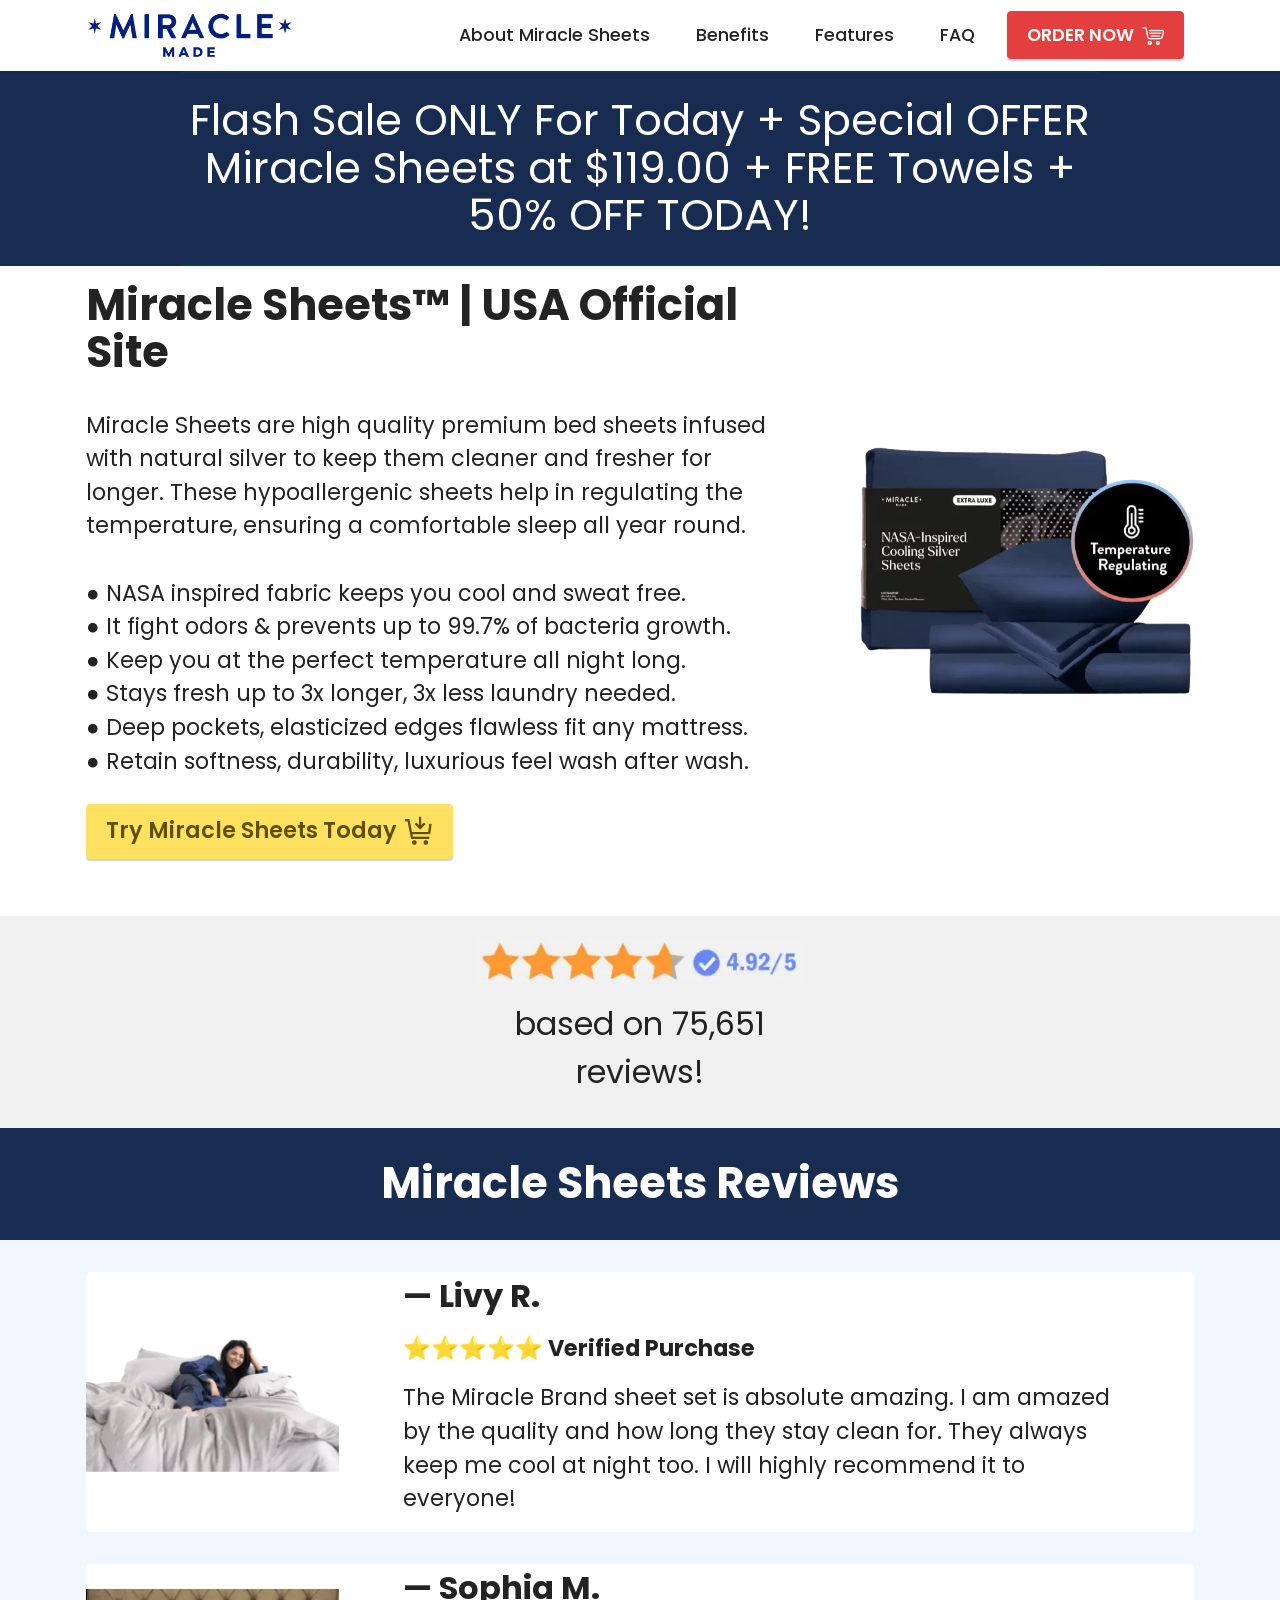
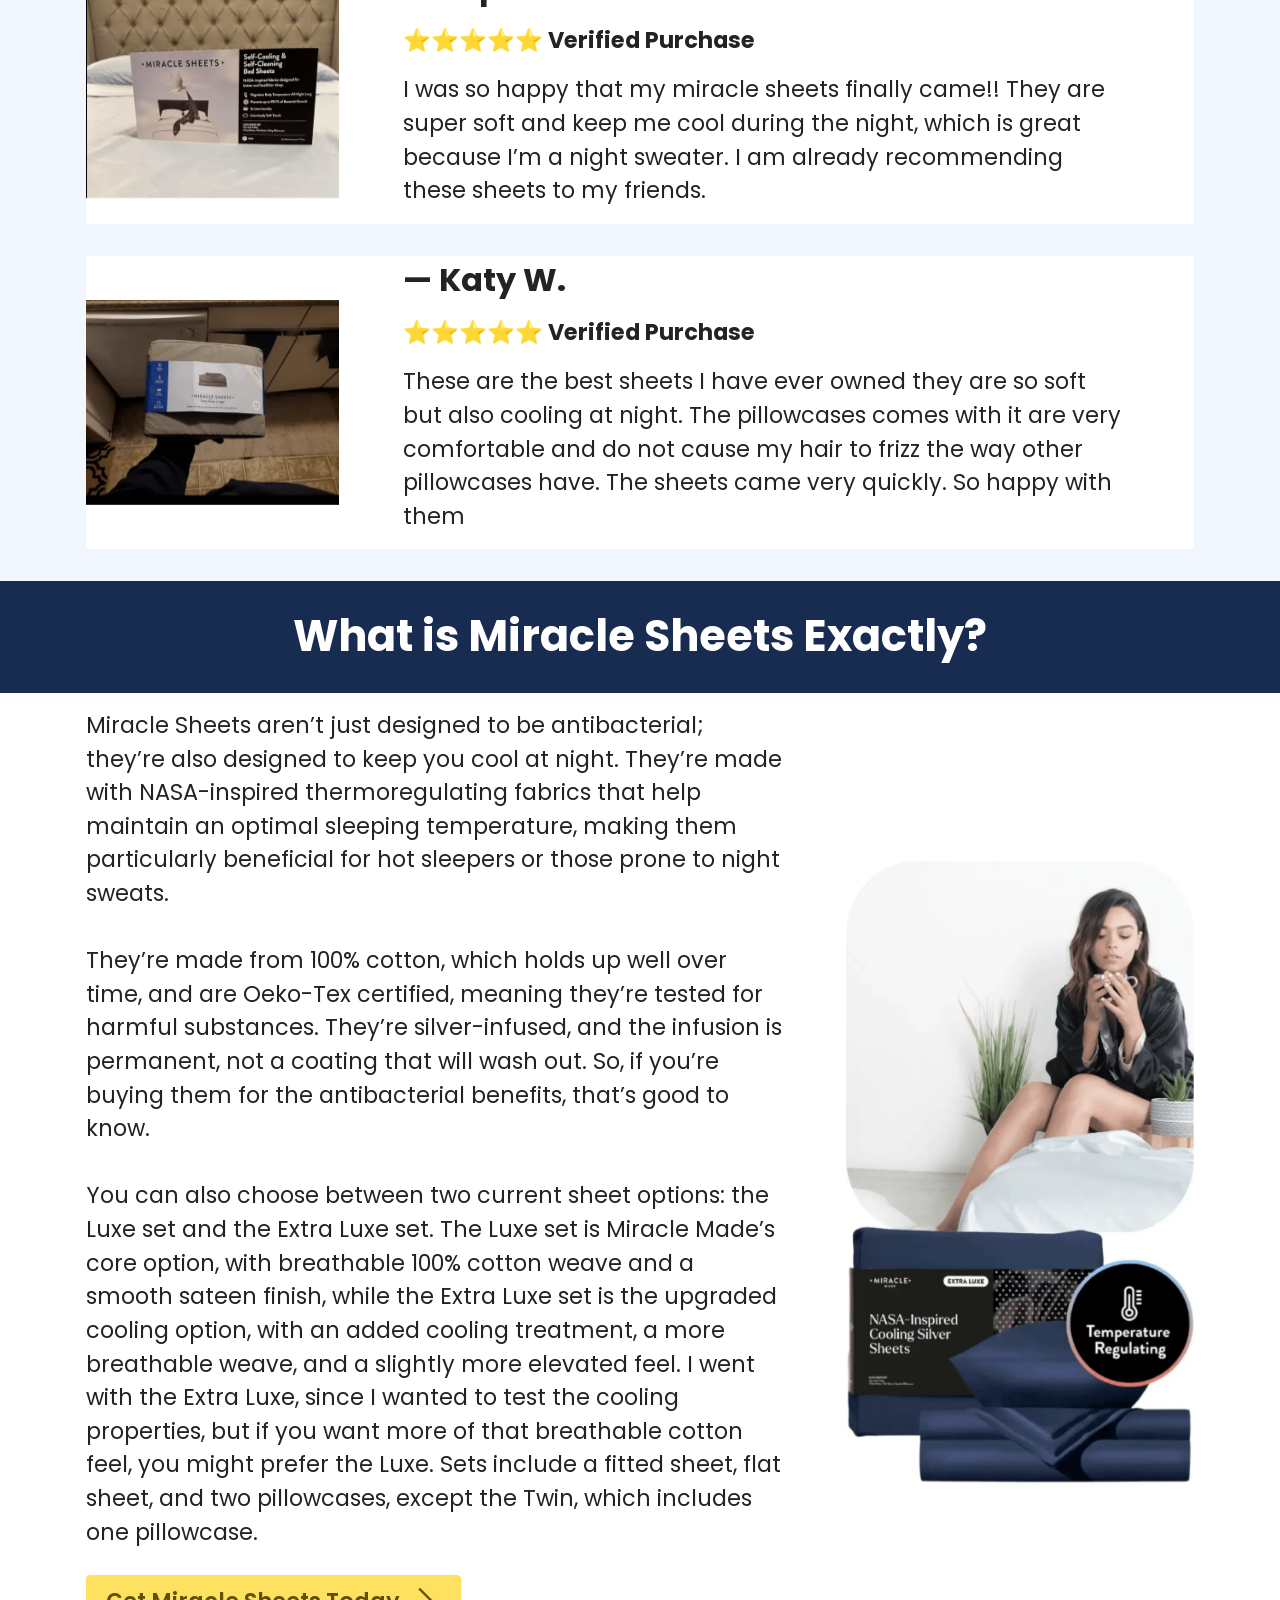
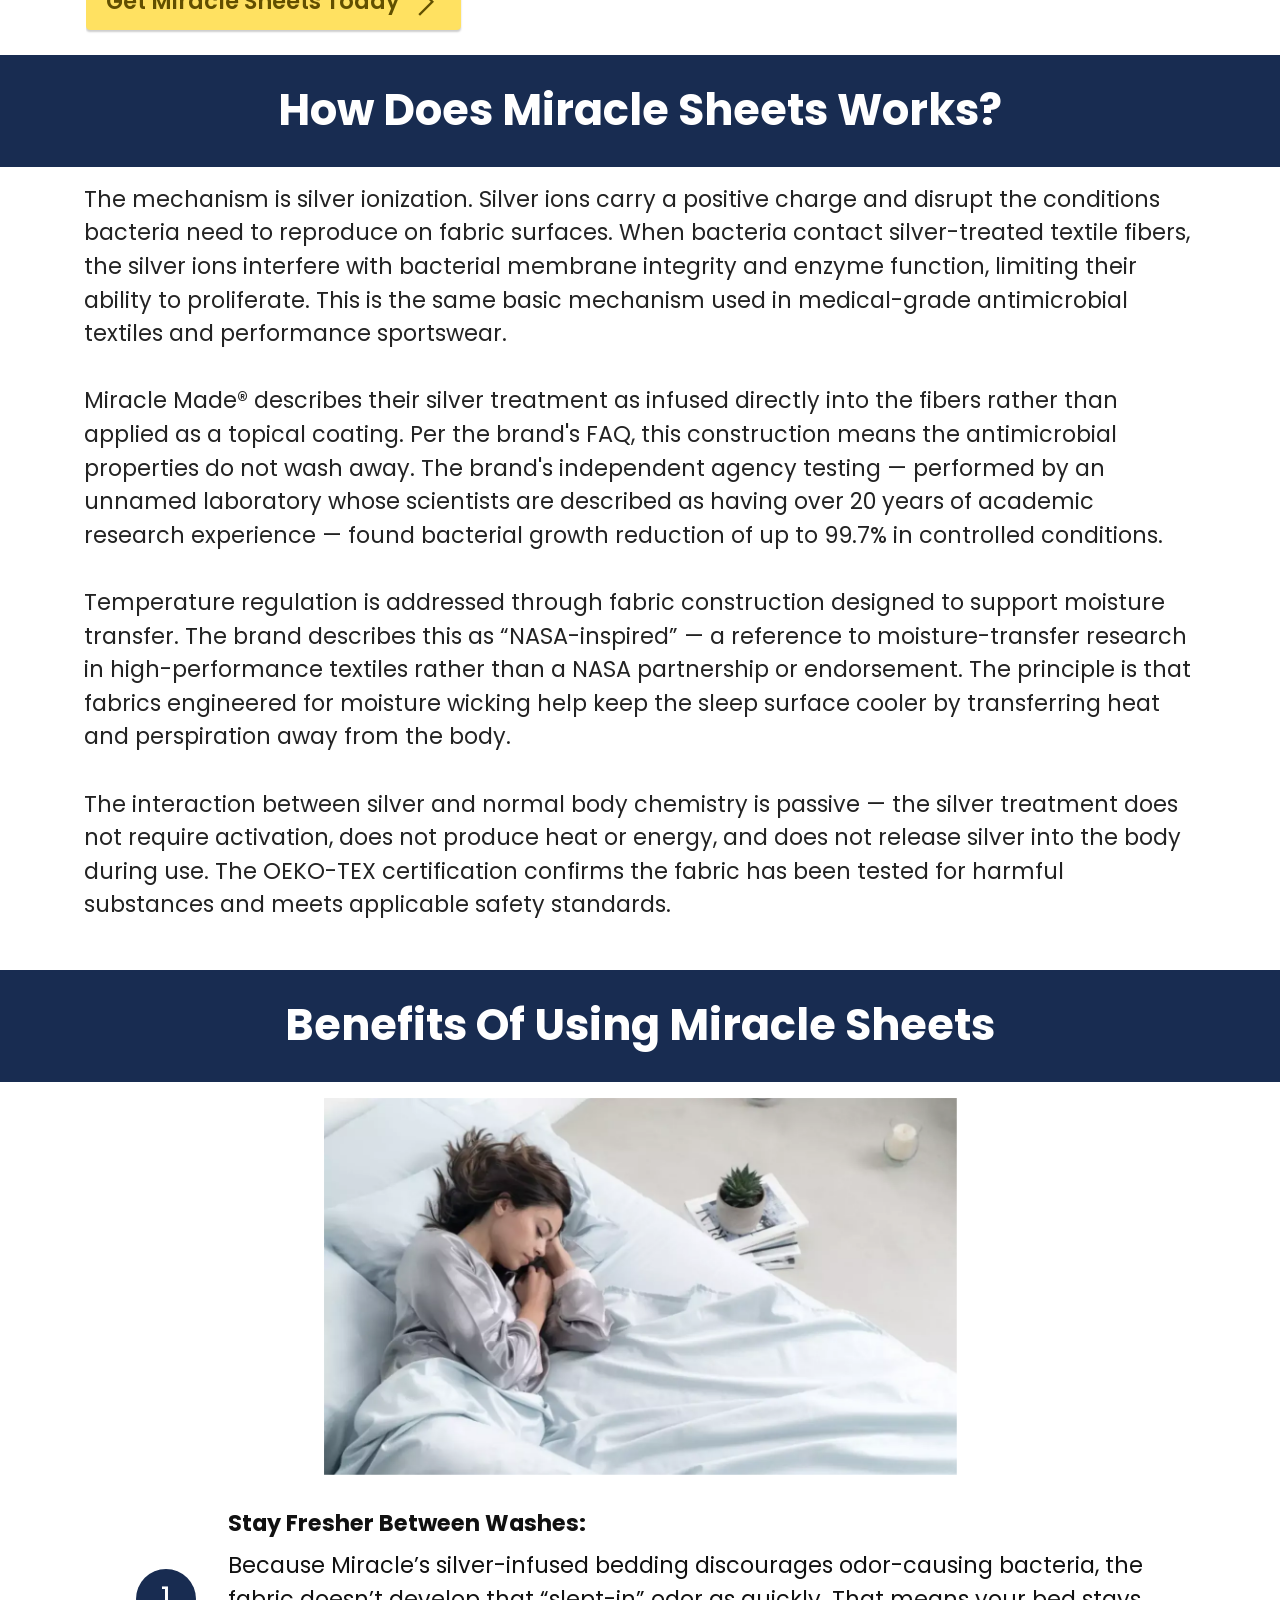
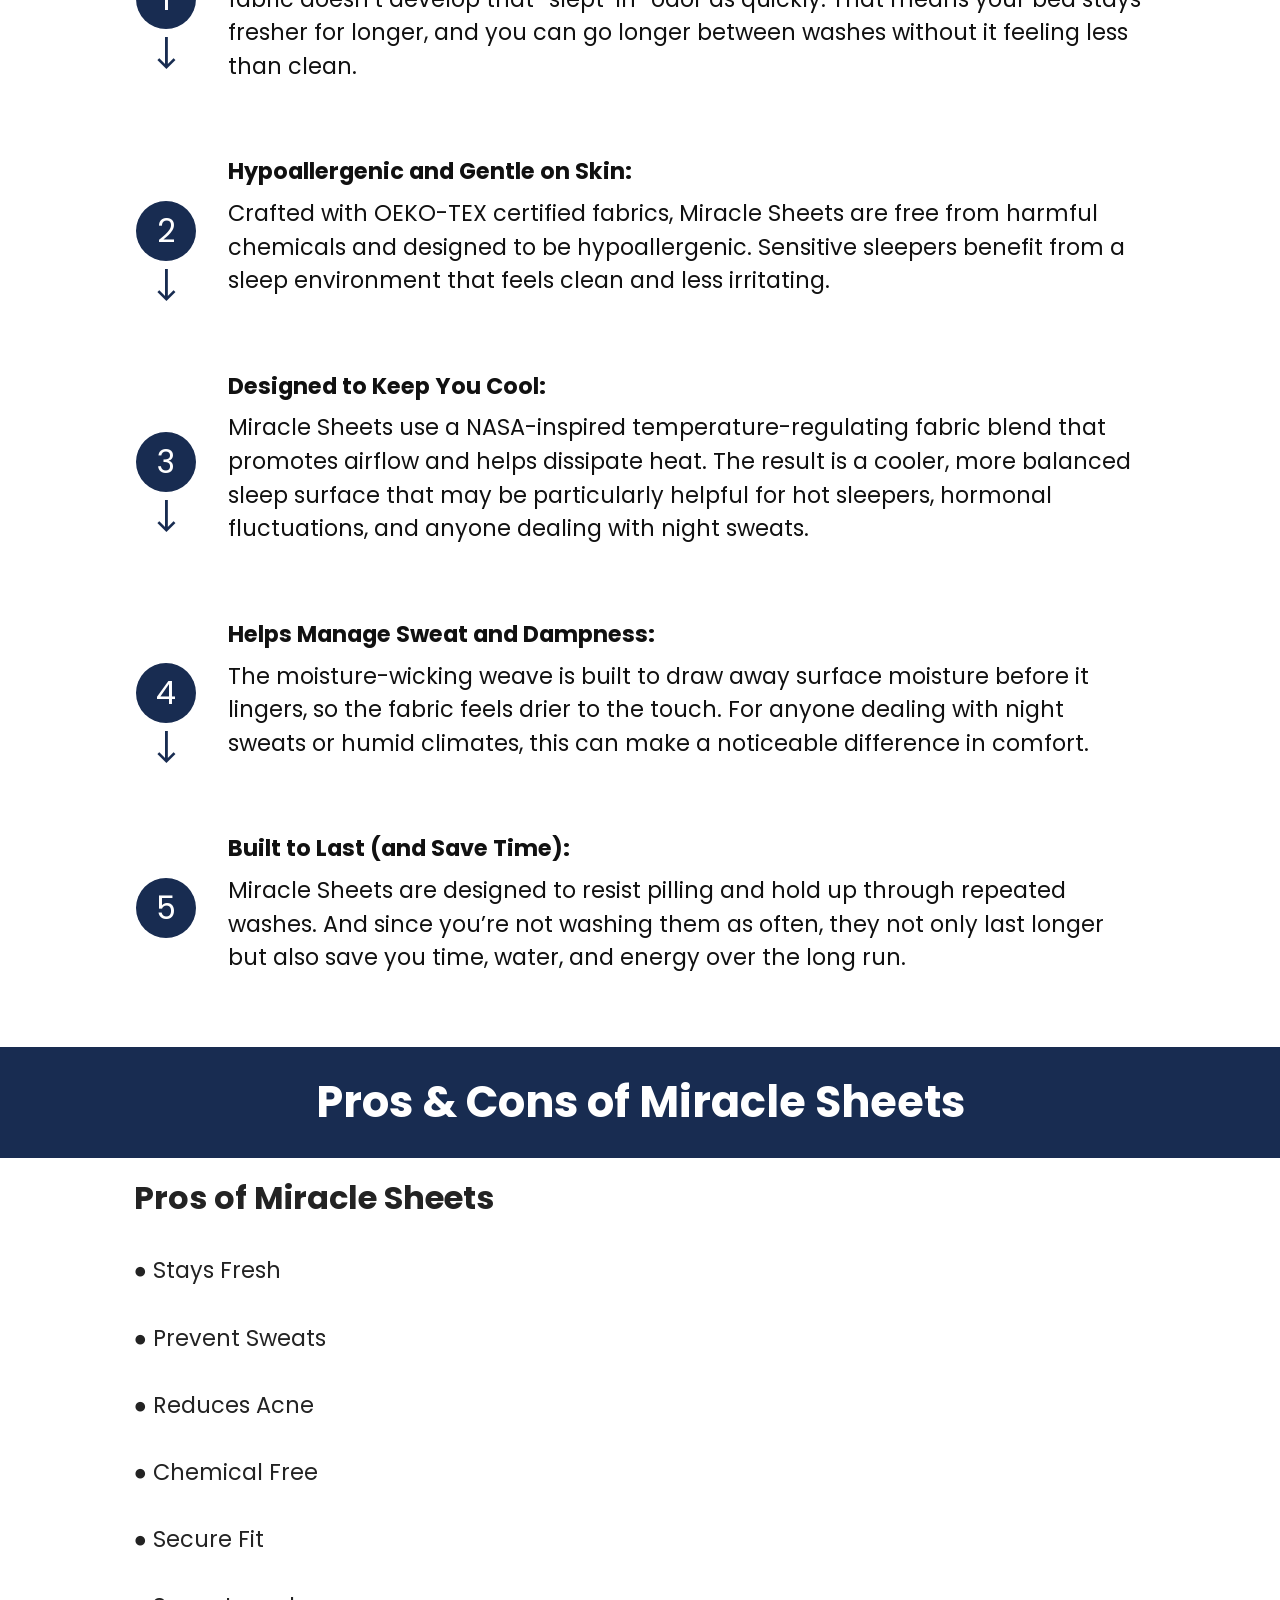
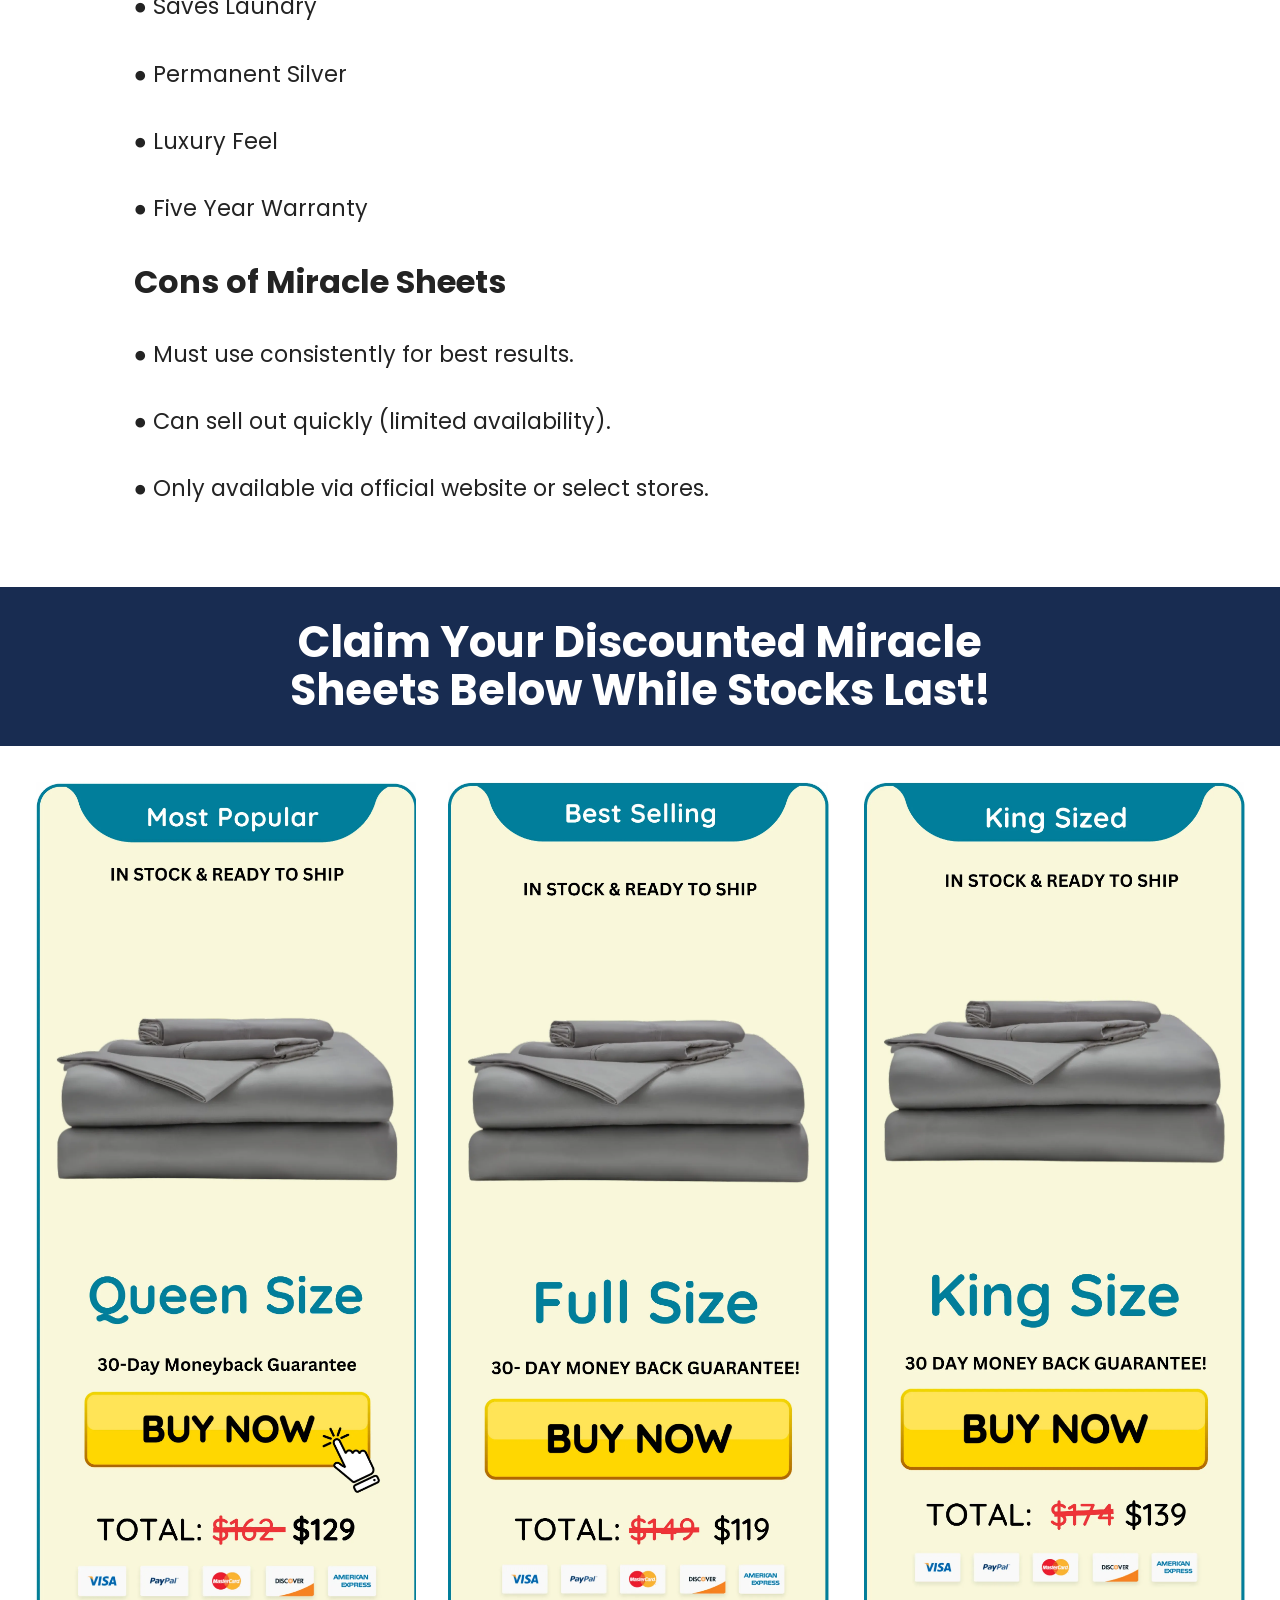
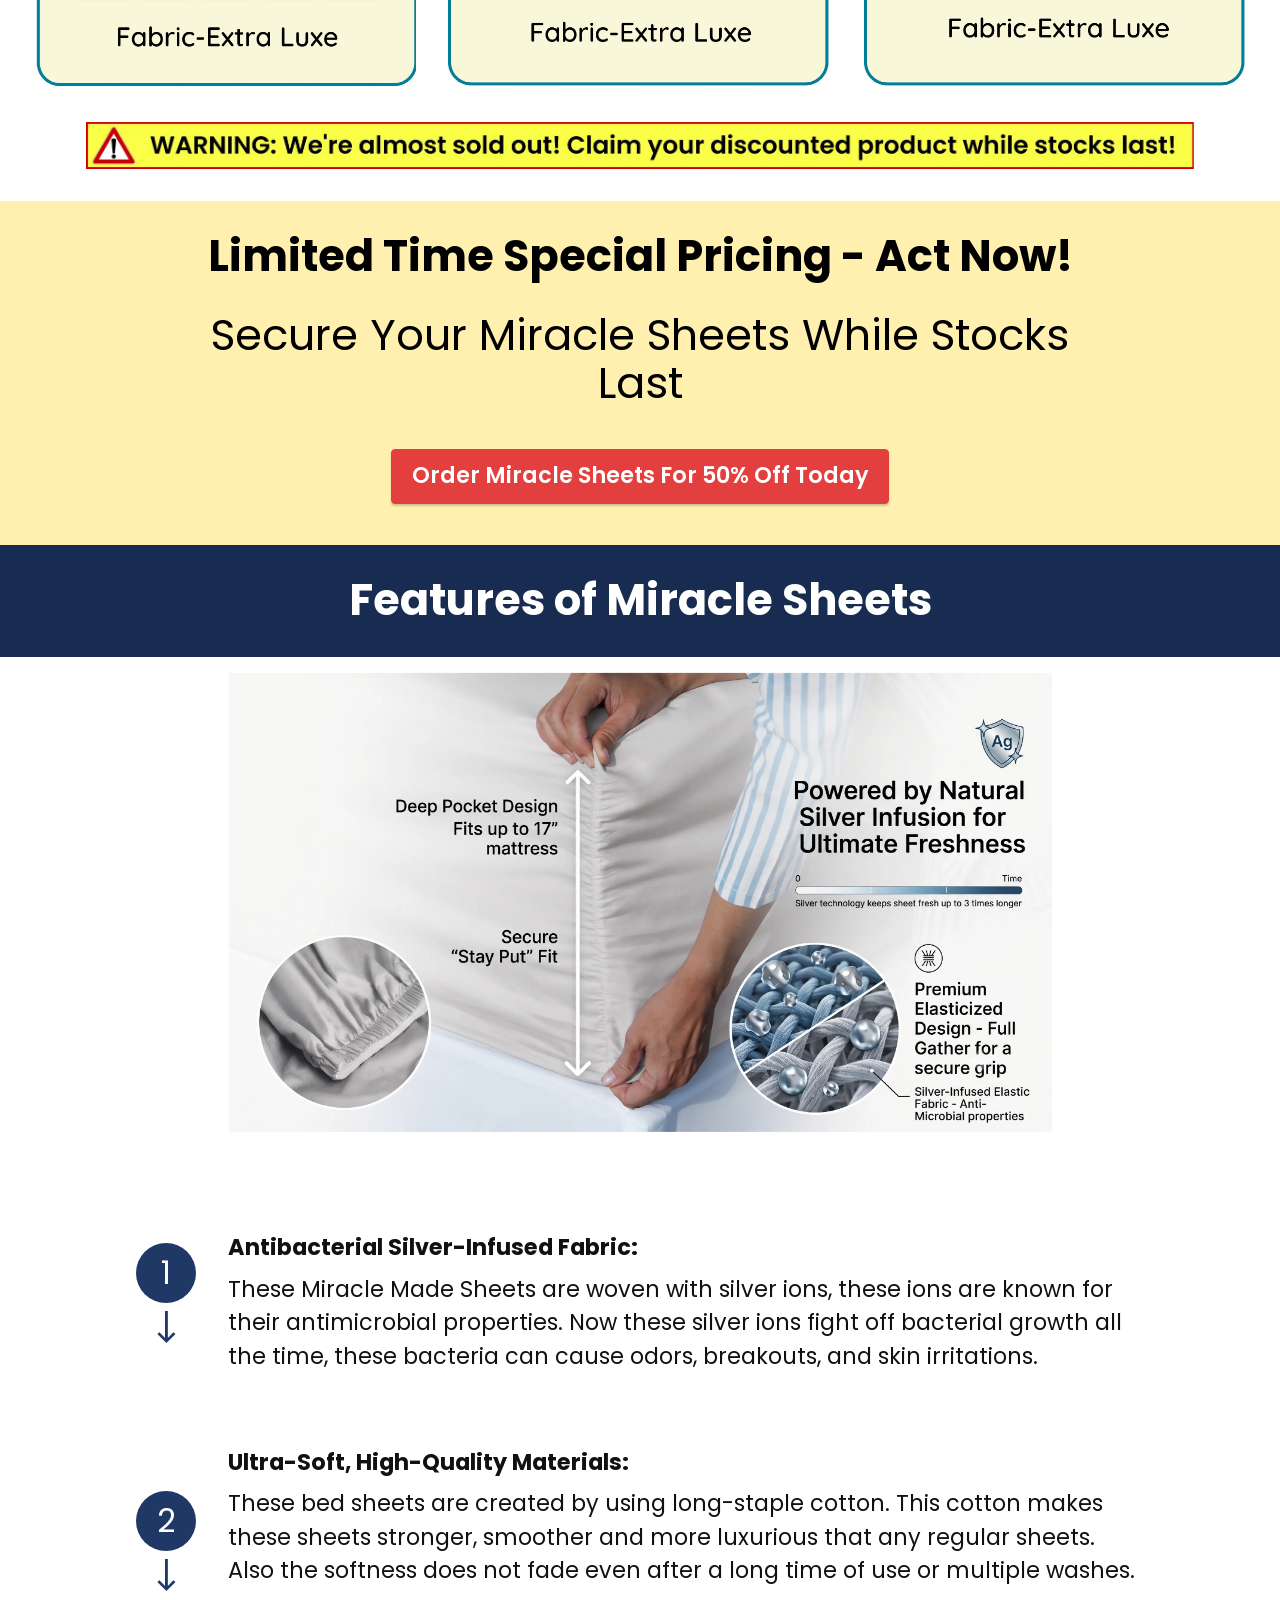
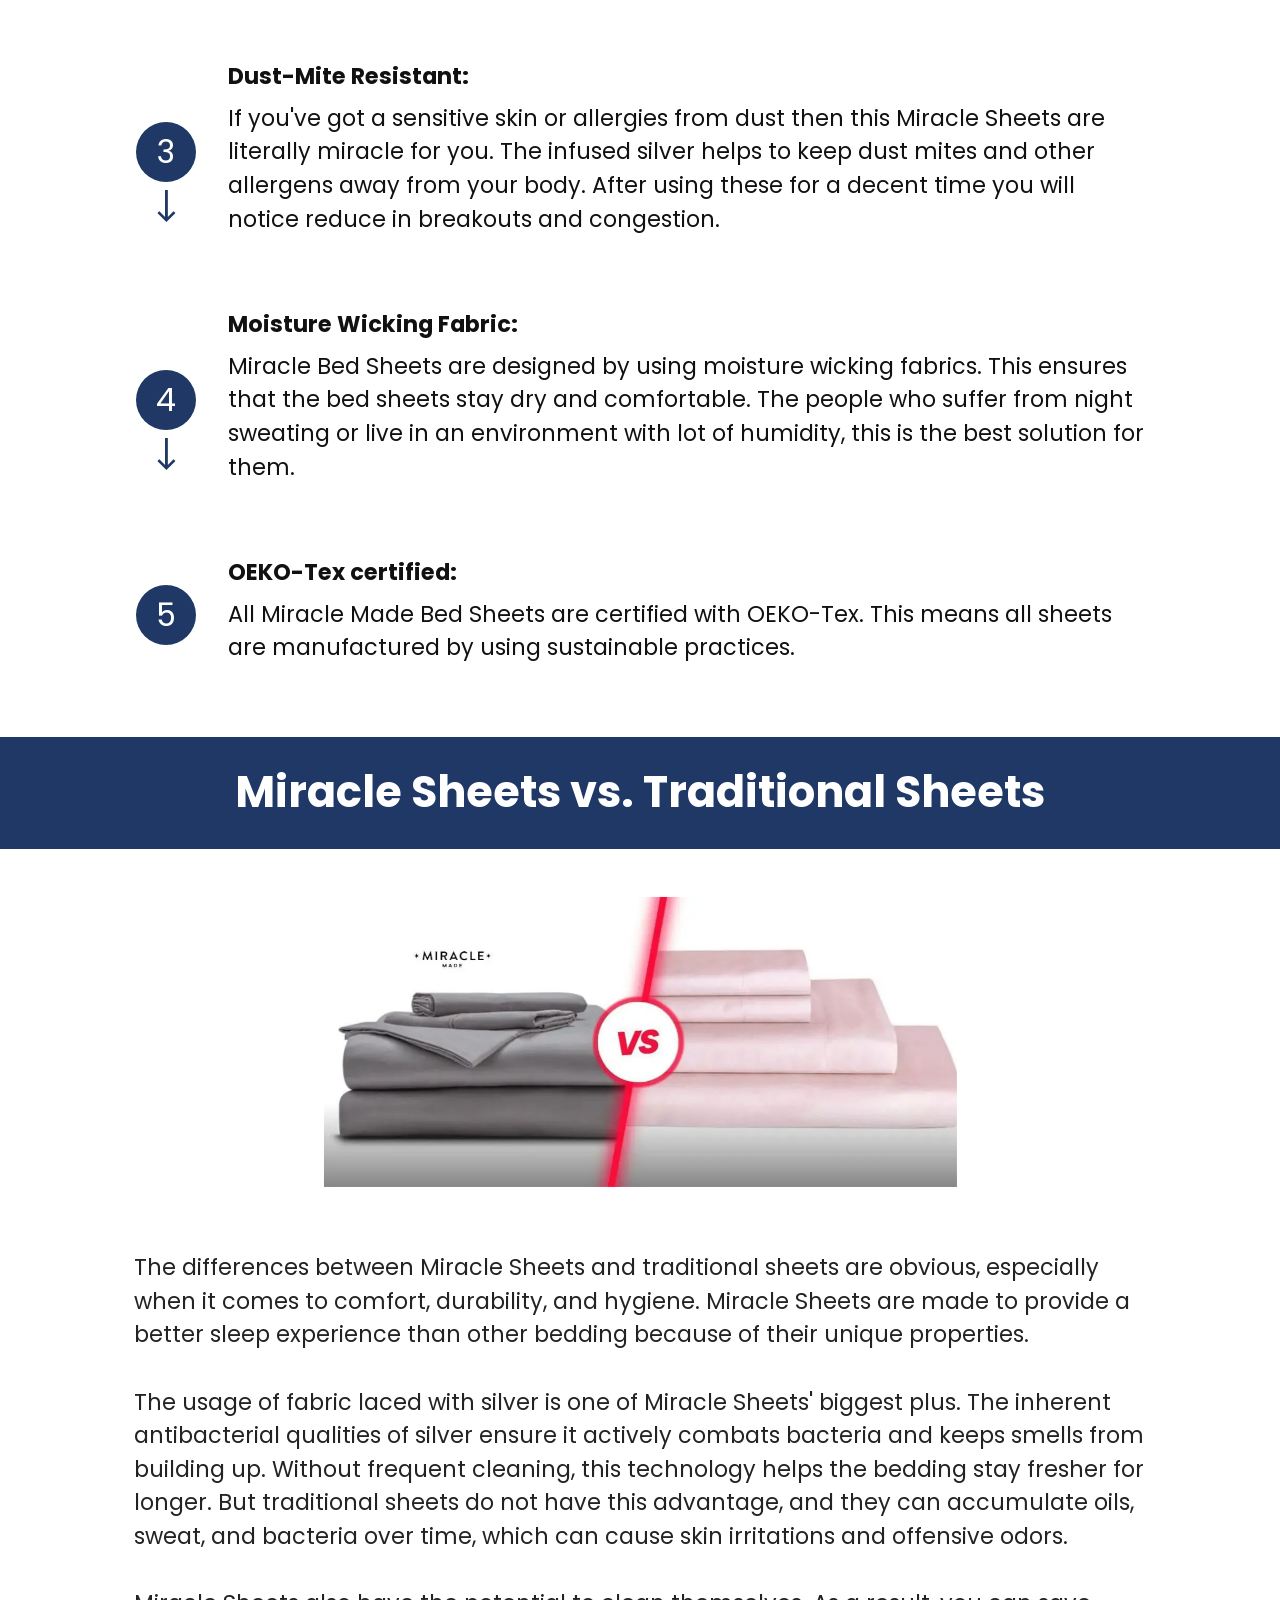
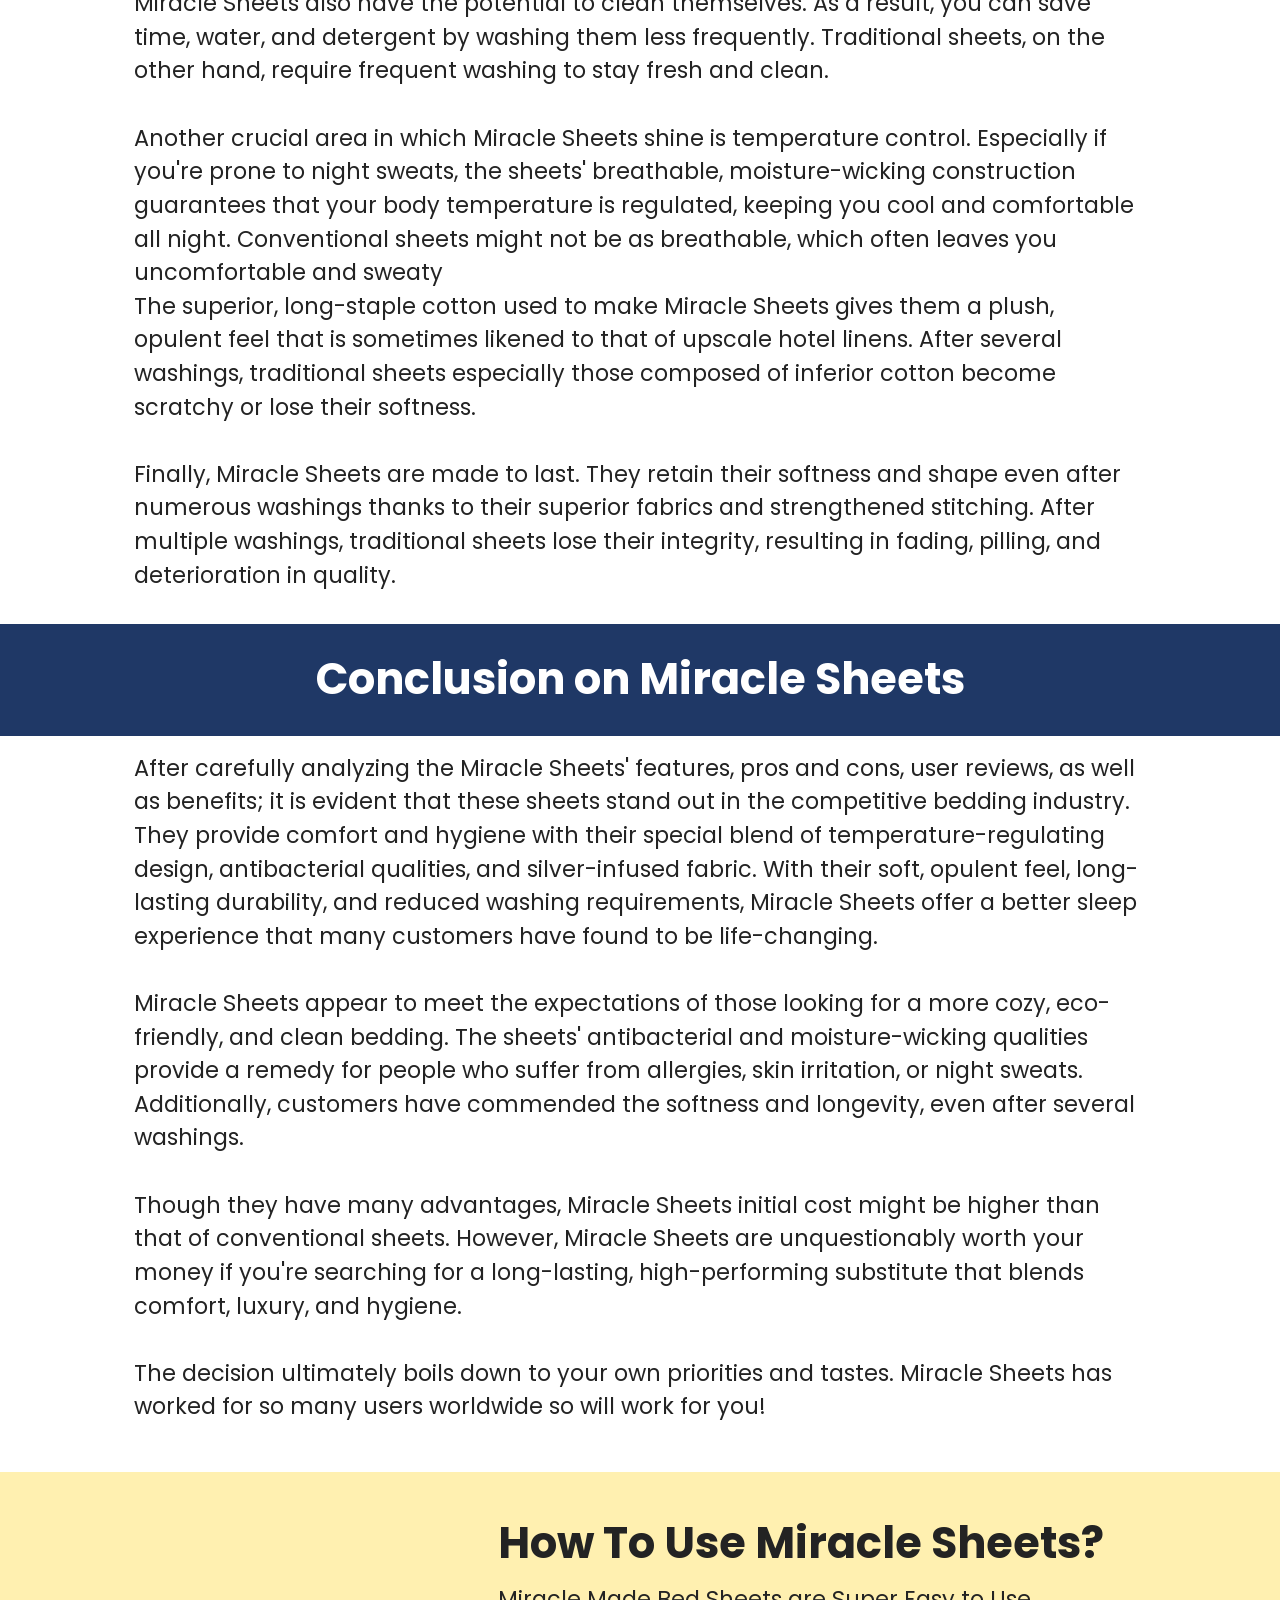
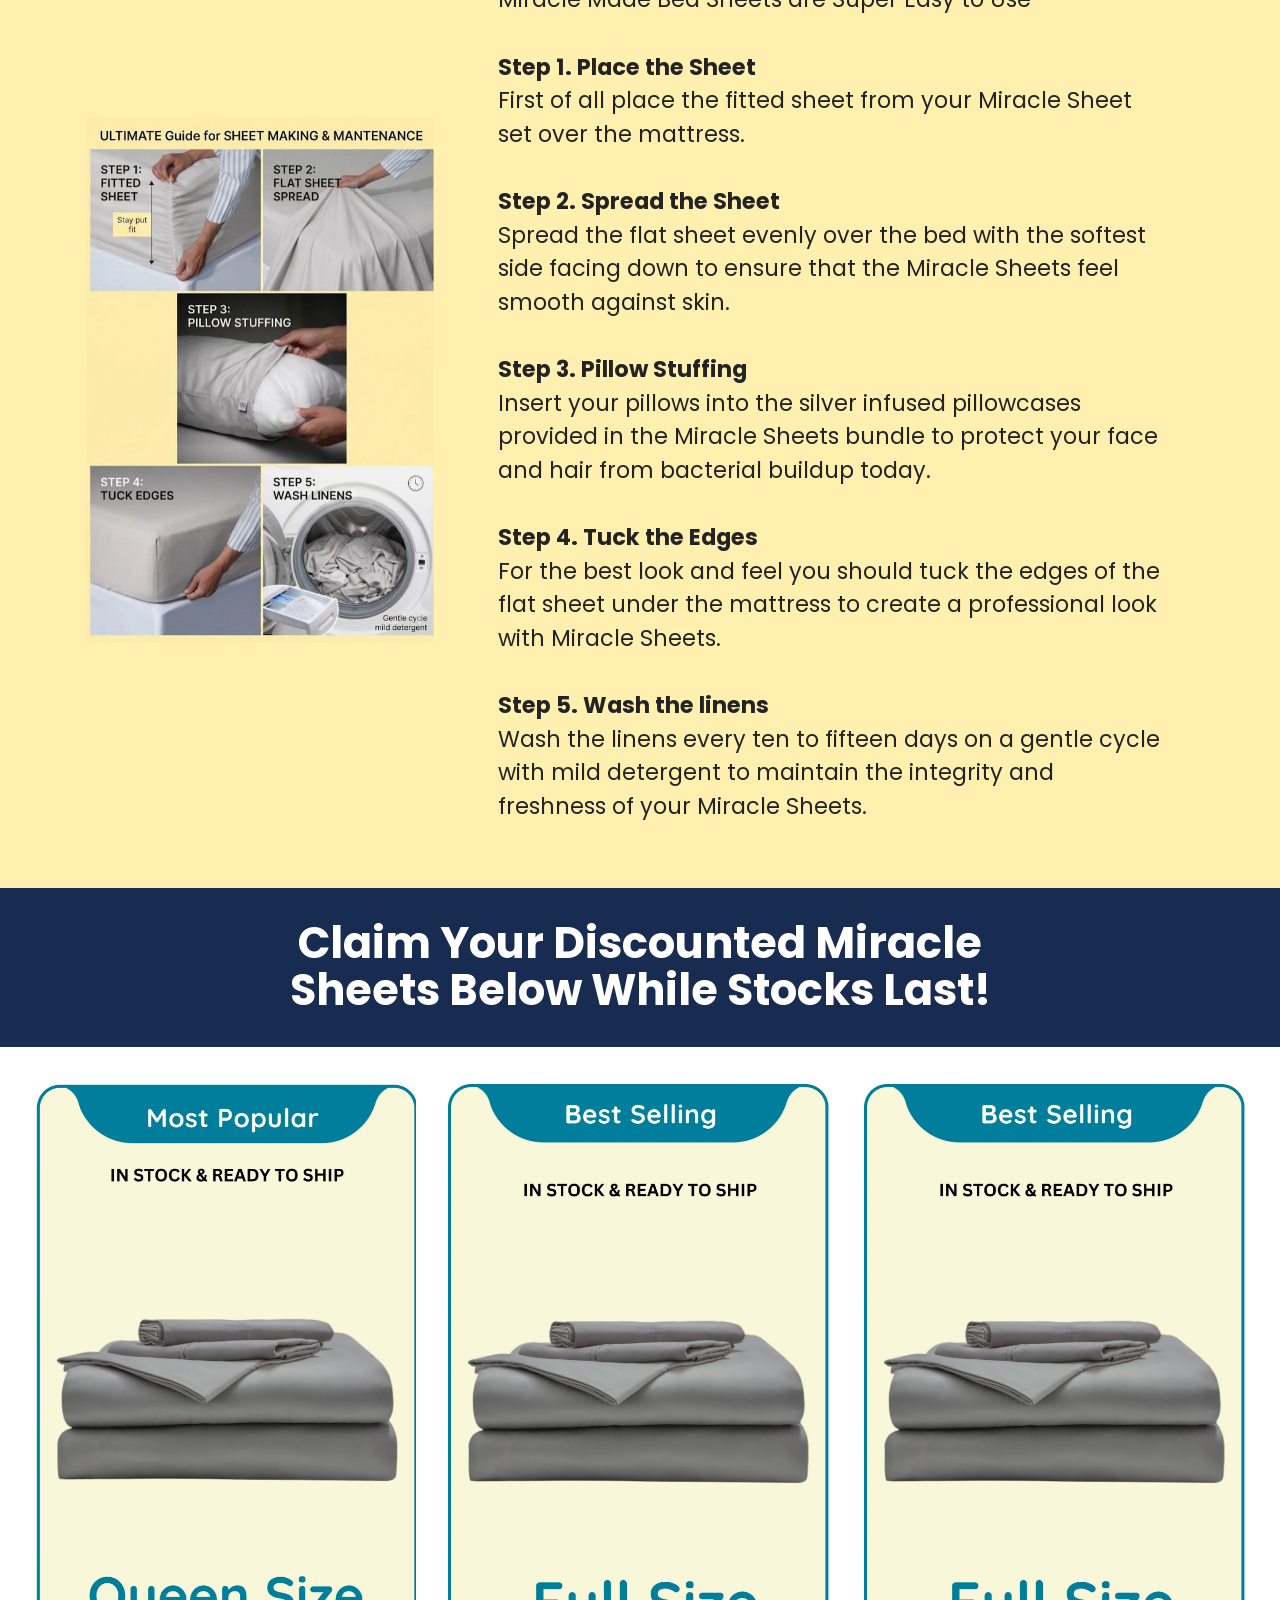
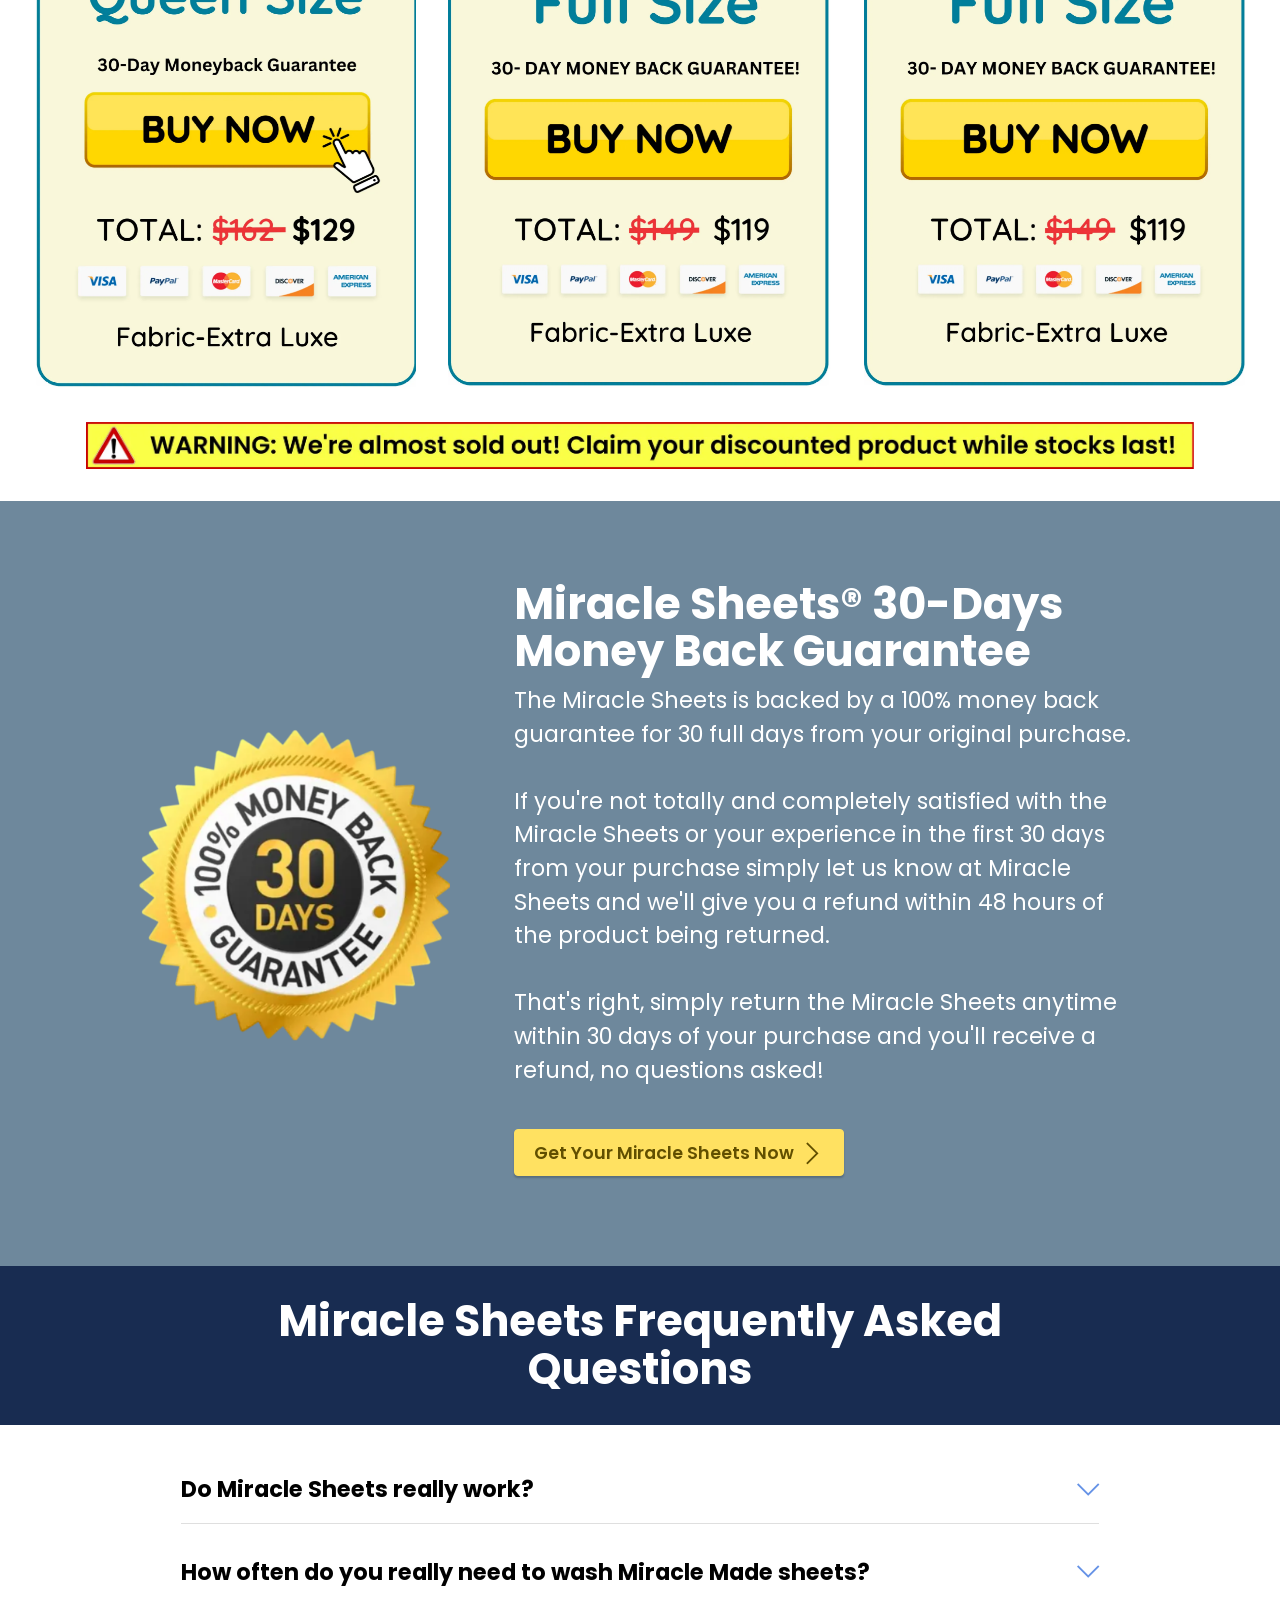
==== index.html @ b85f9a81 "Add files via upload" ====
<!DOCTYPE html>
<html  >
<head>
  <!-- Site made with Mobirise Website Builder v6.1.12, https://mobirise.com -->
  <meta charset="UTF-8">
  <meta http-equiv="X-UA-Compatible" content="IE=edge">
  <meta name="generator" content="Mobirise v6.1.12, mobirise.com">
  <meta name="twitter:card" content="summary_large_image"/>
  <meta name="twitter:image:src" content="assets/images/index-meta.png">
  <meta property="og:image" content="assets/images/index-meta.png">
  <meta name="twitter:title" content="Miracle Sheets® | USA OFFICIAL SITE">
  <meta name="viewport" content="width=device-width, initial-scale=1, minimum-scale=1">
  <link rel="shortcut icon" href="assets/images/images201-128x128-1.png" type="image/x-icon">
  <meta name="description" content="What are Miracle Sheets Exactly? Miracle Sheets are anti-bacterial bed sheets designed to provide you a comfortable and peaceful …">
  
  
  <title>Miracle Sheets® | USA OFFICIAL SITE</title>
  <link rel="stylesheet" href="assets/web/assets/mobirise-icons2/mobirise2.css">
  <link rel="stylesheet" href="assets/web/assets/mobirise-icons-bold/mobirise-icons-bold.css">
  <link rel="stylesheet" href="assets/web/assets/mobirise-icons/mobirise-icons.css">
  <link rel="stylesheet" href="assets/bootstrap/css/bootstrap.min.css">
  <link rel="stylesheet" href="assets/animatecss/animate.css">
  <link rel="stylesheet" href="assets/dropdown/css/style.css">
  <link rel="stylesheet" href="assets/socicon/css/styles.css">
  <link rel="stylesheet" href="assets/theme/css/style.css">
  <link rel="preload" href="https://fonts.googleapis.com/css?family=Poppins:100,100i,200,200i,300,300i,400,400i,500,500i,600,600i,700,700i,800,800i,900,900i&display=swap" as="style" onload="this.onload=null;this.rel='stylesheet'">
  <noscript><link rel="stylesheet" href="https://fonts.googleapis.com/css?family=Poppins:100,100i,200,200i,300,300i,400,400i,500,500i,600,600i,700,700i,800,800i,900,900i&display=swap"></noscript>
  <link rel="preload" as="style" href="assets/mobirise/css/mbr-additional.css?v=J05Xhx"><link rel="stylesheet" href="assets/mobirise/css/mbr-additional.css?v=J05Xhx" type="text/css">

  
  
  
</head>
<body>
  
  <section data-bs-version="5.1" class="menu menu2 cid-tuC40mmOYC" once="menu" id="menu2-0">
    
    <nav class="navbar navbar-dropdown navbar-expand-lg">
        <div class="container">
            <div class="navbar-brand">
                <span class="navbar-logo">
                    <a href="https://www.smloudtrack.com/4K61JQXM6/9S3G7KR/?source_id=us-drachen">
                        <img src="assets/images/93698147-f37b-4ed8-a597-10789433d422.-ro19910000000015-fmpng-400x400.webp" alt="mirace-logo" style="height: 3rem;">
                    </a>
                </span>
                
            </div>
            <button class="navbar-toggler" type="button" data-toggle="collapse" data-bs-toggle="collapse" data-target="#navbarSupportedContent" data-bs-target="#navbarSupportedContent" aria-controls="navbarNavAltMarkup" aria-expanded="false" aria-label="Toggle navigation">
                <div class="hamburger">
                    <span></span>
                    <span></span>
                    <span></span>
                    <span></span>
                </div>
            </button>
            <div class="collapse navbar-collapse" id="navbarSupportedContent">
                <ul class="navbar-nav nav-dropdown" data-app-modern-menu="true"><li class="nav-item"><a class="nav-link link text-black display-4" href="index.html#info1-7">
                            About Miracle Sheets</a></li>
                    <li class="nav-item"><a class="nav-link link text-black display-4" href="index.html#info1-c">Benefits</a></li>
                    <li class="nav-item"><a class="nav-link link text-black display-4" href="index.html#info1-q">Features</a>
                    </li><li class="nav-item"><a class="nav-link link text-black display-4" href="index.html#info1-14">FAQ</a></li></ul>
                
                <div class="navbar-buttons mbr-section-btn"><a class="btn btn-secondary display-4"><span class="mbrib-shopping-cart mbr-iconfont mbr-iconfont-btn"></span>ORDER NOW</a></div>
            </div>
        </div>
    </nav>
</section>

<section data-bs-version="5.1" class="content6 cid-uy4LnIjaWZ" id="content6-2a">
    
    <div class="container">
        <div class="row justify-content-center">
            <div class="col-md-12 col-lg-10">
                <hr class="line">
                <p class="mbr-text align-center mbr-fonts-style my-4 display-2">Flash Sale ONLY For Today + Special OFFER
<br>Miracle Sheets at $119.00 + FREE Towels + 50% OFF TODAY!<br></p>
                <hr class="line">
            </div>
        </div>
    </div>
</section>

<section data-bs-version="5.1" class="features18 cid-uOPuLo8M3d" id="features19-32">

    

    
    
    <div class="container">
        <div class="row justify-content-center">
            <div class="card col-12 col-lg">
                <div class="card-wrapper">
                    <h6 class="card-title mbr-fonts-style mb-4 display-2"><strong>Miracle Sheets™ | USA Official Site</strong></h6>
                    <p class="mbr-text mbr-fonts-style display-7">Miracle Sheets are high quality premium bed sheets infused with natural silver to keep them cleaner and fresher for longer. These hypoallergenic sheets help in regulating the temperature, ensuring a comfortable sleep all year round.<br>
<br>● NASA inspired fabric keeps you cool and sweat free.
<br>● It fight odors &amp; prevents up to 99.7% of bacteria growth.
<br>● Keep you at the perfect temperature all night long.
<br>● Stays fresh up to 3x longer, 3x less laundry needed.
<br>● Deep pockets, elasticized edges flawless fit any mattress.
<br>● Retain softness, durability, luxurious feel wash after wash.<br></p>
                    <div class="mbr-section-btn"><a class="btn btn-warning display-7">Try Miracle Sheets Today<span class="mobi-mbri mobi-mbri-cart-add mbr-iconfont mbr-iconfont-btn"></span></a></div>
                </div>
            </div>
            <div class="col-12 col-lg-4">
                <div class="image-wrapper">
                    <img src="assets/images/imgi-1-miracle-sheets-buy-now.webp" alt="miracle-sheet-buy">
                </div>
            </div>
        </div>
    </div>
</section>

<section data-bs-version="5.1" class="image3 cid-tuCc3FF7ab" id="image3-4">
    

    
    

    <div class="container">
        <div class="row justify-content-center">
            <div class="col-12 col-lg-4">
                <div class="image-wrapper">
                    <img src="assets/images/screenshot-2024-07-04-202443-546x94.webp" alt="miracle-sheet-rating">
                    <p class="mbr-description mbr-fonts-style mt-2 align-center display-5">
                        based on 75,651 reviews!</p>
                </div>
            </div>
        </div>
    </div>
</section>

<section data-bs-version="5.1" class="info1 cid-tXlWRFYl4I" id="info1-1t">
    

    
    
    <div class="align-center container">
        <div class="row justify-content-center">
            <div class="col-12 col-lg-8">
                <h3 class="mbr-section-title mb-4 mbr-fonts-style display-2"><strong>Miracle Sheets Reviews</strong></h3>
                
                
            </div>
        </div>
    </div>
</section>

<section data-bs-version="5.1" class="team2 cid-tXlWVh4VZe" xmlns="http://www.w3.org/1999/html" id="team2-1u">
    

    
    
    <div class="container">
        <div class="card">
            <div class="card-wrapper">
                <div class="row align-items-center">
                    <div class="col-12 col-md-3">
                        <div class="image-wrapper">
                            <img src="assets/images/imgi-7-girl-lying-on-miracle-bed-sheets-1.webp" alt="review">
                        </div>
                    </div>
                    <div class="col-12 col-md">
                        <div class="card-box">
                            <h5 class="card-title mbr-fonts-style m-0 mb-3 display-5"><strong>— Livy R.</strong></h5>
                            <h6 class="card-subtitle mbr-fonts-style mb-3 display-7"><strong>⭐⭐⭐⭐⭐ Verified Purchase</strong></h6>
                            <p class="mbr-text mbr-fonts-style display-7">The Miracle Brand sheet set is absolute amazing. I am amazed by the quality and how long they stay clean for. They always keep me cool at night too. I will  highly recommend it to everyone!<br></p>
                            
                        </div>
                    </div>
                </div>
            </div>
        </div>
        <div class="card">
            <div class="card-wrapper">
                <div class="row align-items-center">
                    <div class="col-12 col-md-3">
                        <div class="image-wrapper">
                            <img src="assets/images/imgi-3-miracle-sheets-testimonial-1.webp" alt="review">
                        </div>
                    </div>
                    <div class="col-12 col-md">
                        <div class="card-box">
                            <h5 class="card-title mbr-fonts-style m-0 mb-3 display-5"><strong>— Sophia M.</strong></h5>
                            <h6 class="card-subtitle mbr-fonts-style mb-3 display-7"><strong>⭐⭐⭐⭐⭐ Verified Purchase</strong></h6>
                            <p class="mbr-text mbr-fonts-style display-7">I was so happy that my miracle sheets finally came!! They are super soft and keep me cool during the night, which is great because I’m a night sweater. I am already recommending these sheets to my friends.<br></p>
                            
                        </div>
                    </div>
                </div>
            </div>
        </div>
        <div class="card">
            <div class="card-wrapper">
                <div class="row align-items-center">
                    <div class="col-12 col-md-3">
                        <div class="image-wrapper">
                            <img src="assets/images/imgi-5-miracle-sheets-customer-testimonial-3.webp" alt="review">
                        </div>
                    </div>
                    <div class="col-12 col-md">
                        <div class="card-box">
                            <h5 class="card-title mbr-fonts-style m-0 mb-3 display-5"><strong>— Katy W.</strong></h5>
                            <h6 class="card-subtitle mbr-fonts-style mb-3 display-7"><strong>⭐⭐⭐⭐⭐ Verified Purchase</strong></h6>
                            <p class="mbr-text mbr-fonts-style display-7">These are the best sheets I have ever owned they are so soft but also cooling at night. The pillowcases comes with it are very comfortable and do not cause my hair to frizz the way other pillowcases have. The sheets came very quickly. So happy with them<br></p>
                            
                        </div>
                    </div>
                </div>
            </div>
        </div>
    </div>
</section>

<section data-bs-version="5.1" class="info1 cid-tuCg8wtQiJ" id="info1-7">
    

    
    
    <div class="align-center container">
        <div class="row justify-content-center">
            <div class="col-12 col-lg-8">
                <h3 class="mbr-section-title mb-4 mbr-fonts-style display-2"><strong>What is Miracle Sheets Exactly?</strong></h3>
                
                
            </div>
        </div>
    </div>
</section>

<section data-bs-version="5.1" class="features18 cid-urbRHC6PPh" id="features19-29">

    

    
    
    <div class="container">
        <div class="row justify-content-center">
            <div class="card col-12 col-lg">
                <div class="card-wrapper">
                    
                    <p class="mbr-text mbr-fonts-style display-7">Miracle Sheets aren’t just designed to be antibacterial; they’re also designed to keep you cool at night. They’re made with NASA-inspired thermoregulating fabrics that help maintain an optimal sleeping temperature, making them particularly beneficial for hot sleepers or those prone to night sweats.
<br>
<br>They’re made from 100% cotton, which holds up well over time, and are Oeko-Tex certified, meaning they’re tested for harmful substances. They’re silver-infused, and the infusion is permanent, not a coating that will wash out. So, if you’re buying them for the antibacterial benefits, that’s good to know. 
<br>
<br>You can also choose between two current sheet options: the Luxe set and the Extra Luxe set. The Luxe set is Miracle Made’s core option, with breathable 100% cotton weave and a smooth sateen finish, while the Extra Luxe set is the upgraded cooling option, with an added cooling treatment, a more breathable weave, and a slightly more elevated feel. I went with the Extra Luxe, since I wanted to test the cooling properties, but if you want more of that breathable cotton feel, you might prefer the Luxe. Sets include a fitted sheet, flat sheet, and two pillowcases, except the Twin, which includes one pillowcase.<br></p>
                    <div class="mbr-section-btn"><a class="btn btn-warning display-7"><span class="mobi-mbri mobi-mbri-arrow-next mbr-iconfont mbr-iconfont-btn"></span>Get Miracle Sheets Today&nbsp;</a></div>
                </div>
            </div>
            <div class="col-12 col-lg-4">
                <div class="image-wrapper">
                    <img src="assets/images/imgi-11-untitled-design-14-815x1467.webp" alt="what-is-miracle-sheet">
                </div>
            </div>
        </div>
    </div>
</section>

<section data-bs-version="5.1" class="info1 cid-tuChEAIpRc" id="info1-a">
    

    
    
    <div class="align-center container-fluid">
        <div class="row justify-content-center">
            <div class="col-12 col-lg-8">
                <h3 class="mbr-section-title mb-4 mbr-fonts-style display-2"><strong>How Does Miracle Sheets Works?</strong></h3>
                
                
            </div>
        </div>
    </div>
</section>

<section data-bs-version="5.1" class="content5 cid-tuChTgCHQh" id="content5-b">
    
    <div class="container-fluid">
        <div class="row justify-content-center">
            <div class="col-md-12 col-lg-11">
                
                
                <p class="mbr-text mbr-fonts-style display-7">The mechanism is silver ionization. Silver ions carry a positive charge and disrupt the conditions bacteria need to reproduce on fabric surfaces. When bacteria contact silver-treated textile fibers, the silver ions interfere with bacterial membrane integrity and enzyme function, limiting their ability to proliferate. This is the same basic mechanism used in medical-grade antimicrobial textiles and performance sportswear.
<br>
<br>Miracle Made® describes their silver treatment as infused directly into the fibers rather than applied as a topical coating. Per the brand's FAQ, this construction means the antimicrobial properties do not wash away. The brand's independent agency testing — performed by an unnamed laboratory whose scientists are described as having over 20 years of academic research experience — found bacterial growth reduction of up to 99.7% in controlled conditions.
<br>
<br>Temperature regulation is addressed through fabric construction designed to support moisture transfer. The brand describes this as “NASA-inspired” — a reference to moisture-transfer research in high-performance textiles rather than a NASA partnership or endorsement. The principle is that fabrics engineered for moisture wicking help keep the sleep surface cooler by transferring heat and perspiration away from the body.
<br>
<br>The interaction between silver and normal body chemistry is passive — the silver treatment does not require activation, does not produce heat or energy, and does not release silver into the body during use. The OEKO-TEX certification confirms the fabric has been tested for harmful substances and meets applicable safety standards.<br></p>
            </div>
        </div>
    </div>
</section>

<section data-bs-version="5.1" class="info1 cid-tuCicrrlfM" id="info1-c">
    

    
    
    <div class="align-center container-fluid">
        <div class="row justify-content-center">
            <div class="col-12 col-lg-8">
                <h3 class="mbr-section-title mb-4 mbr-fonts-style display-2"><strong>Benefits Of Using Miracle Sheets</strong></h3>
                
                
            </div>
        </div>
    </div>
</section>

<section data-bs-version="5.1" class="image3 cid-uy5ggFQE6O" id="image3-2f">
    

    
    

    <div class="container">
        <div class="row justify-content-center">
            <div class="col-12 col-lg-7">
                <div class="image-wrapper">
                    <img src="assets/images/imgi-8-girl-sleeping-on-miracle-sheets.webp" alt="benefit">
                    
                </div>
            </div>
        </div>
    </div>
</section>

<section data-bs-version="5.1" class="features19 cid-tuCijVFmr1" id="features20-d">

    

    
    
    <div class="container-fluid">
        <div class="row justify-content-center">
            
            <div class="col-12 col-md-10">
                <div class="item mbr-flex">
                    <div class="icon-box">
                        <span class="step-number mbr-fonts-style display-5">1</span>
                    </div>
                    <div class="text-box">
                        <h4 class="icon-title card-title mbr-black mbr-fonts-style display-7"><strong>Stay Fresher Between Washes:</strong></h4>
                        <h5 class="icon-text mbr-black mbr-fonts-style display-7">Because Miracle’s silver-infused bedding discourages odor-causing bacteria, the fabric doesn’t develop that “slept-in” odor as quickly. That means your bed stays fresher for longer, and you can go longer between washes without it feeling less than clean.</h5>
                    </div>
                </div>
                <div class="item mbr-flex">
                    <div class="icon-box">
                        <span class="step-number mbr-fonts-style display-5">2</span>
                    </div>
                    <div class="text-box">
                        <h4 class="icon-title card-title mbr-black mbr-fonts-style display-7"><strong>Hypoallergenic and Gentle on Skin:</strong></h4>
                        <h5 class="icon-text mbr-black mbr-fonts-style display-7">Crafted with OEKO-TEX certified fabrics, Miracle Sheets are free from harmful chemicals and designed to be hypoallergenic. Sensitive sleepers benefit from a sleep environment that feels clean and less irritating.</h5>
                    </div>
                </div>
                <div class="item mbr-flex">
                    <div class="icon-box">
                        <span class="step-number mbr-fonts-style display-5">3</span>
                    </div>
                    <div class="text-box">
                        <h4 class="icon-title card-title mbr-black mbr-fonts-style display-7"><strong>Designed to Keep You Cool:</strong></h4>
                        <h5 class="icon-text mbr-black mbr-fonts-style display-7">Miracle Sheets use a NASA-inspired temperature-regulating fabric blend that promotes airflow and helps dissipate heat. The result is a cooler, more balanced sleep surface that may be particularly helpful for hot sleepers, hormonal fluctuations, and anyone dealing with night sweats.</h5>
                    </div>
                </div>
                <div class="item mbr-flex">
                    <div class="icon-box">
                        <span class="step-number mbr-fonts-style display-5">4</span>
                    </div>
                    <div class="text-box">
                        <h4 class="icon-title card-title mbr-black mbr-fonts-style display-7"><strong>Helps Manage Sweat and Dampness:</strong></h4>
                        <h5 class="icon-text mbr-black mbr-fonts-style display-7">The moisture-wicking weave is built to draw away surface moisture before it lingers, so the fabric feels drier to the touch. For anyone dealing with night sweats or humid climates, this can make a noticeable difference in comfort.</h5>
                    </div>
                </div>
                <div class="item mbr-flex last">
                    <div class="icon-box">
                        <span class="step-number mbr-fonts-style display-5">5</span>
                    </div>
                    <div class="text-box">
                        <h4 class="icon-title card-title mbr-black mbr-fonts-style display-7"><strong>Built to Last (and Save Time):</strong></h4>
                        <h5 class="icon-text mbr-black mbr-fonts-style display-7">Miracle Sheets are designed to resist pilling and hold up through repeated washes. And since you’re not washing them as often, they not only last longer but also save you time, water, and energy over the long run.</h5>
                    </div>
                </div>
                
                
                
                
                
            </div>
        </div>
    </div>
</section>

<section data-bs-version="5.1" class="content4 cid-uEQfC6AMGw" id="content4-2w">
    

    
    
    <div class="container">
        <div class="row justify-content-center">
            <div class="title col-md-12 col-lg-10">
                <h3 class="mbr-section-title mbr-fonts-style align-center mb-4 display-2">
                    <strong>Pros &amp; Cons of Miracle Sheets</strong></h3>
                
                
            </div>
        </div>
    </div>
</section>

<section data-bs-version="5.1" class="content5 cid-uEQfDJI093" id="content5-2x">
    
    <div class="container">
        <div class="row justify-content-center">
            <div class="col-md-12 col-lg-11">
                
                <h4 class="mbr-section-subtitle mbr-fonts-style mb-4 display-5"><strong>
                    Pros of Miracle Sheets</strong></h4>
                <p class="mbr-text mbr-fonts-style display-7">● Stays Fresh<br>
<br>● Prevent Sweats<br>
<br>● Reduces Acne<br>
<br>● Chemical Free<br>
<br>● Secure Fit<br>
<br>● Saves Laundry<br>
<br>● Permanent Silver<br>
<br>● Luxury Feel<br>
<br>● Five Year Warranty<br></p>
            </div>
        </div>
    </div>
</section>

<section data-bs-version="5.1" class="content5 cid-uEQfEvrG4S" id="content5-2y">
    
    <div class="container">
        <div class="row justify-content-center">
            <div class="col-md-12 col-lg-11">
                
                <h4 class="mbr-section-subtitle mbr-fonts-style mb-4 display-5"><strong>
                    Cons of Miracle Sheets</strong></h4>
                <p class="mbr-text mbr-fonts-style display-7">● Must use consistently for best results.<br><br>● Can sell out quickly (limited availability).<br><br>● Only available via official website or select stores.<br><br></p>
            </div>
        </div>
    </div>
</section>

<section data-bs-version="5.1" class="info1 cid-tuCk2LYmAD" id="info1-g">
    

    
    
    <div class="align-center container">
        <div class="row justify-content-center">
            <div class="col-12 col-lg-8">
                <h3 class="mbr-section-title mb-4 mbr-fonts-style display-2"><strong>Claim Your Discounted Miracle Sheets&nbsp;</strong><strong>Below While Stocks Last!</strong></h3>
                
                
            </div>
        </div>
    </div>
</section>

<section data-bs-version="5.1" class="gallery3 cid-uyHyidRpkC" id="gallery3-2o">
    
    
    <div class="container-fluid">
        
        <div class="row mt-4">
            <div class="item features-image сol-12 col-md-6 col-lg-4">
                <div class="item-wrapper">
                    <div class="item-img">
                        <a href="https://www.smloudtrack.com/4K61JQXM6/9S3G7KR/?source_id=us-drachen"><img src="assets/images/imgi-9-1.webp" alt="offer-1" data-slide-to="0" data-bs-slide-to="0"></a>
                    </div>
                    
                    
                </div>
            </div>
            <div class="item features-image сol-12 col-md-6 col-lg-4">
                <div class="item-wrapper">
                    <div class="item-img">
                        <a href="https://www.smloudtrack.com/4K61JQXM6/9S3G7KR/?source_id=us-drachen"><img src="assets/images/imgi-10-2.webp" alt="offer-2" data-slide-to="1" data-bs-slide-to="1"></a>
                    </div>
                    
                    
                </div>
            </div>
            <div class="item features-image сol-12 col-md-6 col-lg-4">
                <div class="item-wrapper">
                    <div class="item-img">
                        <a href="https://www.smloudtrack.com/4K61JQXM6/9S3G7KR/?source_id=us-drachen"><img src="assets/images/imgi-11-ultrak9pro-6-12-bottles-13-.webp" alt="offer-3" data-slide-to="2" data-bs-slide-to="2"></a>
                    </div>
                    
                    
                </div>
            </div>
            
        </div>
    </div>
</section>

<section data-bs-version="5.1" class="image3 cid-tuClLcKvn4" id="image3-i">
    

    
    

    <div class="container">
        <div class="row justify-content-center">
            <div class="col-12 col-lg-12">
                <div class="image-wrapper">
                    <img src="assets/images/prostadine-15.webp" alt="Miracle-Sheets-warning">
                    
                </div>
            </div>
        </div>
    </div>
</section>

<section data-bs-version="5.1" class="info3 cid-tuCqjPlGR5" id="info3-p">

    

    
    

    <div class="container">
        <div class="row justify-content-center">
            <div class="card col-12 col-lg-10">
                <div class="card-wrapper">
                    <div class="card-box align-center">
                        <h4 class="card-title mbr-fonts-style align-center mb-4 display-2"><strong>Limited Time Special Pricing - Act Now!</strong></h4>
                        <p class="mbr-text mbr-fonts-style mb-4 display-2">
                            Secure Your Miracle Sheets While Stocks Last</p>
                        <div class="mbr-section-btn mt-3"><a class="btn btn-secondary display-7">Order Miracle Sheets For 50% Off Today</a></div>
                    </div>
                </div>
            </div>
        </div>
    </div>
</section>

<section data-bs-version="5.1" class="info1 cid-tuCqTp93EB" id="info1-q">
    

    
    
    <div class="align-center container">
        <div class="row justify-content-center">
            <div class="col-12 col-lg-8">
                <h3 class="mbr-section-title mb-4 mbr-fonts-style display-2"><strong>Features of Miracle Sheets</strong></h3>
                
                
            </div>
        </div>
    </div>
</section>

<section data-bs-version="5.1" class="image3 cid-uy5pa3C1uY" id="image3-2g">
    

    
    

    <div class="container">
        <div class="row justify-content-center">
            <div class="col-12 col-lg-9">
                <div class="image-wrapper">
                    <img src="assets/images/miracle-made-sheets-features.webp" alt="Feature-of-Miracle-Sheets">
                    
                </div>
            </div>
        </div>
    </div>
</section>

<section data-bs-version="5.1" class="features19 cid-tuYzk3ur2O" id="features20-1l">

    

    
    
    <div class="container-fluid">
        <div class="row justify-content-center">
            
            <div class="col-12 col-md-10">
                <div class="item mbr-flex">
                    <div class="icon-box">
                        <span class="step-number mbr-fonts-style display-5">1</span>
                    </div>
                    <div class="text-box">
                        <h4 class="icon-title card-title mbr-black mbr-fonts-style display-7"><strong><br></strong><br><strong>Antibacterial Silver-Infused Fabric:</strong></h4>
                        <h5 class="icon-text mbr-black mbr-fonts-style display-7">These Miracle Made Sheets are woven with silver ions, these ions are known for their antimicrobial properties. Now these silver ions fight off bacterial growth all the time, these bacteria can cause odors, breakouts, and skin irritations.</h5>
                    </div>
                </div>
                <div class="item mbr-flex">
                    <div class="icon-box">
                        <span class="step-number mbr-fonts-style display-5">2</span>
                    </div>
                    <div class="text-box">
                        <h4 class="icon-title card-title mbr-black mbr-fonts-style display-7"><strong>Ultra-Soft, High-Quality Materials:</strong></h4>
                        <h5 class="icon-text mbr-black mbr-fonts-style display-7"><div>These bed sheets are created by using long-staple cotton. This cotton makes these sheets stronger, smoother and more luxurious that any regular sheets. Also the softness does not fade even after a long time of use or multiple washes.</div><div>
</div><div>
</div></h5>
                    </div>
                </div>
                <div class="item mbr-flex">
                    <div class="icon-box">
                        <span class="step-number mbr-fonts-style display-5">3</span>
                    </div>
                    <div class="text-box">
                        <h4 class="icon-title card-title mbr-black mbr-fonts-style display-7"><strong>Dust-Mite Resistant:</strong></h4>
                        <h5 class="icon-text mbr-black mbr-fonts-style display-7">If you've got a sensitive skin or allergies from dust then this Miracle Sheets are literally miracle for you. The infused silver helps to keep dust mites and other allergens away from your body. After using these for a decent time you will notice reduce in breakouts and congestion.</h5>
                    </div>
                </div>
                <div class="item mbr-flex">
                    <div class="icon-box">
                        <span class="step-number mbr-fonts-style display-5">4</span>
                    </div>
                    <div class="text-box">
                        <h4 class="icon-title card-title mbr-black mbr-fonts-style display-7"><strong>Moisture Wicking Fabric:</strong></h4>
                        <h5 class="icon-text mbr-black mbr-fonts-style display-7">Miracle Bed Sheets are designed by using moisture wicking fabrics. This ensures that the bed sheets stay dry and comfortable. The people who suffer from night sweating or live in an environment with lot of humidity, this is the best solution for them.</h5>
                    </div>
                </div>
                <div class="item mbr-flex last">
                    <div class="icon-box">
                        <span class="step-number mbr-fonts-style display-5">5</span>
                    </div>
                    <div class="text-box">
                        <h4 class="icon-title card-title mbr-black mbr-fonts-style display-7"><strong>OEKO-Tex certified:</strong></h4>
                        <h5 class="icon-text mbr-black mbr-fonts-style display-7">All Miracle Made Bed Sheets are certified with OEKO-Tex. This means all sheets are manufactured by using sustainable practices.</h5>
                    </div>
                </div>
                
                
                
                
                
            </div>
        </div>
    </div>
</section>

<section data-bs-version="5.1" class="content4 cid-uOQ6ADSP3G" id="content4-37">
    

    
    
    <div class="container">
        <div class="row justify-content-center">
            <div class="title col-md-12 col-lg-11">
                <h3 class="mbr-section-title mbr-fonts-style align-center mb-4 display-2"><strong>Miracle Sheets vs. Traditional Sheets</strong></h3>
                
                
            </div>
        </div>
    </div>
</section>

<section data-bs-version="5.1" class="image3 cid-vtHNwePnXu" id="image3-3n">
    

    
    

    <div class="container">
        <div class="row justify-content-center">
            <div class="col-12 col-lg-7">
                <div class="image-wrapper">
                    <img src="assets/images/imgi-19-silvon-sheets-vs.-miracle-sheets-1200x551.webp" alt="miracle-sheet-vs">
                    
                </div>
            </div>
        </div>
    </div>
</section>

<section data-bs-version="5.1" class="content5 cid-uP6AFqIAJK" id="content5-3c">
    
    <div class="container">
        <div class="row justify-content-center">
            <div class="col-md-12 col-lg-11">
                
                
                <p class="mbr-text mbr-fonts-style display-7">The differences between Miracle Sheets and traditional sheets are obvious, especially when it comes to comfort, durability, and hygiene. Miracle Sheets are made to provide a better sleep experience than other bedding because of their unique properties.<br>
<br>The usage of fabric laced with silver is one of Miracle Sheets' biggest plus. The inherent antibacterial qualities of silver ensure it actively combats bacteria and keeps smells from building up. Without frequent cleaning, this technology helps the bedding stay fresher for longer. But traditional sheets do not have this advantage, and they can accumulate oils, sweat, and bacteria over time, which can cause skin irritations and offensive odors.<br>
<br>Miracle Sheets also have the potential to clean themselves. As a result, you can save time, water, and detergent by washing them less frequently. Traditional sheets, on the other hand, require frequent washing to stay fresh and clean.<br>
<br>Another crucial area in which Miracle Sheets shine is temperature control. Especially if you're prone to night sweats, the sheets' breathable, moisture-wicking construction guarantees that your body temperature is regulated, keeping you cool and comfortable all night. Conventional sheets might not be as breathable, which often leaves you uncomfortable and sweaty<br>The superior, long-staple cotton used to make Miracle Sheets gives them a plush, opulent feel that is sometimes likened to that of upscale hotel linens. After several washings, traditional sheets especially those composed of inferior cotton become scratchy or lose their softness.<br>
<br>Finally, Miracle Sheets are made to last. They retain their softness and shape even after numerous washings thanks to their superior fabrics and strengthened stitching. After multiple washings, traditional sheets lose their integrity, resulting in fading, pilling, and deterioration in quality.<br></p>
            </div>
        </div>
    </div>
</section>

<section data-bs-version="5.1" class="content4 cid-uOPOGPTiNM" id="content4-36">
    

    
    
    <div class="container">
        <div class="row justify-content-center">
            <div class="title col-md-12 col-lg-10">
                <h3 class="mbr-section-title mbr-fonts-style align-center mb-4 display-2">
                    <strong>Conclusion on Miracle Sheets</strong></h3>
                
                
            </div>
        </div>
    </div>
</section>

<section data-bs-version="5.1" class="content5 cid-uOPKmVxig9" id="content5-34">
    
    <div class="container">
        <div class="row justify-content-center">
            <div class="col-md-12 col-lg-11">
                
                
                <p class="mbr-text mbr-fonts-style display-7">After carefully analyzing the Miracle Sheets' features, pros and cons, user reviews, as well as benefits; it is evident that these sheets stand out in the competitive bedding industry. They provide comfort and hygiene with their special blend of temperature-regulating design, antibacterial qualities, and silver-infused fabric. With their soft, opulent feel, long-lasting durability, and reduced washing requirements, Miracle Sheets offer a better sleep experience that many customers have found to be life-changing.<br>
<br>Miracle Sheets appear to meet the expectations of those looking for a more cozy, eco-friendly, and clean bedding. The sheets' antibacterial and moisture-wicking qualities provide a remedy for people who suffer from allergies, skin irritation, or night sweats. Additionally, customers have commended the softness and longevity, even after several washings.<br>
<br>Though they have many advantages, Miracle Sheets initial cost might be higher than that of conventional sheets. However, Miracle Sheets are unquestionably worth your money if you're searching for a long-lasting, high-performing substitute that blends comfort, luxury, and hygiene.<br>
<br>The decision ultimately boils down to your own priorities and tastes. Miracle Sheets has worked for so many users worldwide so will work for you!</p>
            </div>
        </div>
    </div>
</section>

<section data-bs-version="5.1" class="image1 cid-tXm2TtqU9l" id="image1-1v">
    

    
    

    <div class="container">
        <div class="row align-items-center">
            <div class="col-12 col-lg-4">
                <div class="image-wrapper">
                    <img src="assets/images/7cd51e8e-d971-420d-967c-43b2d2480681-772x1024.webp" alt="miracle-sheet-works">
                    
                </div>
            </div>
            <div class="col-12 col-lg">
                <div class="text-wrapper">
                    <h3 class="mbr-section-title mbr-fonts-style mb-3 display-2"><strong>How To Use Miracle Sheets?</strong></h3>
                    <p class="mbr-text mbr-fonts-style display-7">Miracle Made Bed Sheets are Super Easy to Use
<br>
<br><strong>Step 1. Place the Sheet
</strong><br>First of all place the fitted sheet from your Miracle Sheet set over the mattress.
<br>
<br><strong>Step 2. Spread the Sheet
<br></strong>Spread the flat sheet evenly over the bed with the softest side facing down to ensure that the Miracle Sheets feel smooth against skin.
<br>
<br><strong>Step 3. Pillow Stuffing
<br></strong>Insert your pillows into the silver infused pillowcases provided in the Miracle Sheets bundle to protect your face and hair from bacterial buildup today.
<br>
<br><strong>Step 4. Tuck the Edges
<br></strong>For the best look and feel you should tuck the edges of the flat sheet under the mattress to create a professional look with Miracle Sheets.
<br>
<br><strong>Step 5. Wash the linens
<br></strong>Wash the linens every ten to fifteen days on a gentle cycle with mild detergent to maintain the integrity and freshness of your Miracle Sheets.<br></p>
                </div>
            </div>
        </div>
    </div>
</section>

<section data-bs-version="5.1" class="info1 cid-tuCw8c7CLb" id="info1-x">
    

    
    
    <div class="align-center container">
        <div class="row justify-content-center">
            <div class="col-12 col-lg-8">
                <h3 class="mbr-section-title mb-4 mbr-fonts-style display-2"><strong>Claim Your Discounted Miracle Sheets&nbsp;</strong><strong>Below While Stocks Last!</strong></h3>
                
                
            </div>
        </div>
    </div>
</section>

<section data-bs-version="5.1" class="gallery3 cid-uyHz6RAxBT" id="gallery3-2p">
    
    
    <div class="container-fluid">
        
        <div class="row mt-4">
            <div class="item features-image сol-12 col-md-6 col-lg-4">
                <div class="item-wrapper">
                    <div class="item-img">
                        <a href="https://www.smloudtrack.com/4K61JQXM6/9S3G7KR/?source_id=us-drachen"><img src="assets/images/imgi-9-1.webp" alt="offer-1" data-slide-to="0" data-bs-slide-to="0"></a>
                    </div>
                    
                    
                </div>
            </div>
            <div class="item features-image сol-12 col-md-6 col-lg-4">
                <div class="item-wrapper">
                    <div class="item-img">
                        <a href="https://www.smloudtrack.com/4K61JQXM6/9S3G7KR/?source_id=us-drachen"><img src="assets/images/imgi-10-2.webp" alt="offer-2" data-slide-to="1" data-bs-slide-to="1"></a>
                    </div>
                    
                    
                </div>
            </div>
            <div class="item features-image сol-12 col-md-6 col-lg-4">
                <div class="item-wrapper">
                    <div class="item-img">
                        <a href="https://www.smloudtrack.com/4K61JQXM6/9S3G7KR/?source_id=us-drachen"><img src="assets/images/imgi-10-2.webp" alt="offer-3" data-slide-to="2" data-bs-slide-to="2"></a>
                    </div>
                    
                    
                </div>
            </div>
            
        </div>
    </div>
</section>

<section data-bs-version="5.1" class="image3 cid-tuCwcoCG1b" id="image3-z">
    

    
    

    <div class="container">
        <div class="row justify-content-center">
            <div class="col-12 col-lg-12">
                <div class="image-wrapper">
                    <img src="assets/images/prostadine-15.webp" alt="miracle-sheets-warning">
                    
                </div>
            </div>
        </div>
    </div>
</section>

<section data-bs-version="5.1" class="features16 cid-tuCwp8HhtA" id="features17-10">
    

    
    
    <div class="container">
        <div class="content-wrapper">
            <div class="row align-items-center">
                <div class="col-12 col-lg-4">
                    <div class="image-wrapper">
                        <img src="assets/images/money-back-large-1.webp" alt="100% money back guarantee ">
                    </div>
                </div>
                <div class="col-12 col-lg">
                    <div class="text-wrapper">
                        <h6 class="card-title mbr-fonts-style display-2"><strong>Miracle Sheets® 30-Days Money Back Guarantee</strong></h6>
                        <p class="mbr-text mbr-fonts-style mb-4 display-7">The Miracle Sheets is backed by a 100% money back guarantee for 30 full days from your original purchase.<br>
<br>If you're not totally and completely satisfied with the Miracle Sheets or your experience in the first 30 days from your purchase simply let us know at Miracle Sheets and we'll give you a refund within 48 hours of the product being returned.<br>
<br>That's right, simply return the&nbsp;Miracle Sheets anytime within 30 days of your purchase and you'll receive a refund, no questions asked!</p>
                        <div class="mbr-section-btn mt-3"><a class="btn btn-warning display-4"><span class="mobi-mbri mobi-mbri-arrow-next mbr-iconfont mbr-iconfont-btn"></span>
                                Get Your Miracle Sheets Now</a></div>
                    </div>
                </div>
            </div>
        </div>
    </div>
</section>

<section data-bs-version="5.1" class="info1 cid-tuGqp1GGTG" id="info1-14">
    

    
    
    <div class="align-center container">
        <div class="row justify-content-center">
            <div class="col-12 col-lg-8">
                <h3 class="mbr-section-title mb-4 mbr-fonts-style display-2"><strong>Miracle Sheets Frequently Asked Questions</strong></h3>
                
                
            </div>
        </div>
    </div>
</section>

<section data-bs-version="5.1" class="content16 cid-tuGq3pHSMA" id="content16-13">

    

    
    
    <div class="container">
        <div class="row justify-content-center">
            <div class="col-12 col-md-10">
                
                <div id="bootstrap-accordion_44" class="panel-group accordionStyles accordion" role="tablist" aria-multiselectable="true">
                    <div class="card mb-3">
                        <div class="card-header" role="tab" id="headingOne">
                            <a role="button" class="panel-title collapsed" data-toggle="collapse" data-bs-toggle="collapse" data-core="" href="#collapse1_44" aria-expanded="false" aria-controls="collapse1">
                                <h6 class="panel-title-edit mbr-fonts-style mb-0 display-7"><strong>Do Miracle Sheets really work?</strong></h6>
                                <span class="sign mbr-iconfont mbri-arrow-down"></span>
                            </a>
                        </div>
                        <div id="collapse1_44" class="panel-collapse noScroll collapse" role="tabpanel" aria-labelledby="headingOne" data-parent="#accordion" data-bs-parent="#bootstrap-accordion_44">
                            <div class="panel-body">
                                <p class="mbr-fonts-style panel-text display-7">Miracle Sheets use silver-infused fibers designed to help reduce odors, limit bacterial growth, and stay fresher longer between washes. They’re also made with a breathable percale weave to support airflow and moisture-wicking. Many users report they feel drier, wash less often, and experience fewer odors compared to standard cotton sheets. Results can vary based on personal sleep habits, skin sensitivity, and laundering routines.<br></p>
                            </div>
                        </div>
                    </div>
                    <div class="card mb-3">
                        <div class="card-header" role="tab" id="headingOne">
                            <a role="button" class="panel-title collapsed" data-toggle="collapse" data-bs-toggle="collapse" data-core="" href="#collapse2_44" aria-expanded="false" aria-controls="collapse2">
                                <h6 class="panel-title-edit mbr-fonts-style mb-0 display-7"><strong>How often do you really need to wash Miracle Made sheets?</strong></h6>
                                <span class="sign mbr-iconfont mbri-arrow-down"></span>
                            </a>
                        </div>
                        <div id="collapse2_44" class="panel-collapse noScroll collapse" role="tabpanel" aria-labelledby="headingOne" data-parent="#accordion" data-bs-parent="#bootstrap-accordion_44">
                            <div class="panel-body">
                                <p class="mbr-fonts-style panel-text display-7">The brand recommends every 10–15 days, compared to the usual weekly wash cycle. The silver-infused cotton is designed to stay fresher between washes, which can cut down on laundry for busy households.<br></p>
                            </div>
                        </div>
                    </div>
                    <div class="card mb-3">
                        <div class="card-header" role="tab" id="headingOne">
                            <a role="button" class="panel-title collapsed" data-toggle="collapse" data-bs-toggle="collapse" data-core="" href="#collapse3_44" aria-expanded="false" aria-controls="collapse3">
                                <h6 class="panel-title-edit mbr-fonts-style mb-0 display-7"><strong>Where Are Miracle Made Sheets Made?</strong></h6>
                                <span class="sign mbr-iconfont mbri-arrow-down"></span>
                            </a>
                        </div>
                        <div id="collapse3_44" class="panel-collapse noScroll collapse" role="tabpanel" aria-labelledby="headingOne" data-parent="#accordion" data-bs-parent="#bootstrap-accordion_44">
                            <div class="panel-body">
                                <p class="mbr-fonts-style panel-text display-7">According to the official website, Miracle Made Sheets are designed in the U.S. and manufactured in different locations. The quality is evident in the weight of the fabric and the precision of the stitching.<br></p>
                            </div>
                        </div>
                    </div>
                    <div class="card mb-3">
                        <div class="card-header" role="tab" id="headingOne">
                            <a role="button" class="panel-title collapsed" data-toggle="collapse" data-bs-toggle="collapse" data-core="" href="#collapse4_44" aria-expanded="false" aria-controls="collapse4">
                                <h6 class="panel-title-edit mbr-fonts-style mb-0 display-7"><strong>Are bamboo sheets better than Miracle sheets?</strong></h6>
                                <span class="sign mbr-iconfont mbri-arrow-down"></span>
                            </a>
                        </div>
                        <div id="collapse4_44" class="panel-collapse noScroll collapse" role="tabpanel" aria-labelledby="headingOne" data-parent="#accordion" data-bs-parent="#bootstrap-accordion_44">
                            <div class="panel-body">
                                <p class="mbr-fonts-style panel-text display-7">Bamboo sheets are not necessarily better than Miracle Sheets when it comes to antibacterial properties. While bamboo offers natural antimicrobial benefits, Miracle Sheets’ silver-infused technology provides superior bacteria resistance.<br></p>
                            </div>
                        </div>
                    </div>
                    
                    
                </div>
            </div>
        </div>
    </div>
</section>

<section data-bs-version="5.1" class="info1 cid-tuGrBFI6wj" id="info1-15">
    

    
    
    <div class="align-center container">
        <div class="row justify-content-center">
            <div class="col-12 col-lg-8">
                <h3 class="mbr-section-title mb-4 mbr-fonts-style display-2"><strong>Don't Wait Any Longer!&nbsp;</strong><strong>Order Your Discounted Miracle Sheets Now!</strong></h3>
                
                
            </div>
        </div>
    </div>
</section>

<section data-bs-version="5.1" class="header9 cid-tuGrYQZPWh" id="header9-16">

    

    
    

    <div class="text-center container">
        <div class="row justify-content-center">
            <div class="col-md-12 col-lg-9">
                <div class="image-wrap mb-4">
                    <a href="https://www.smloudtrack.com/4K61JQXM6/9S3G7KR/?source_id=us-drachen" target="_blank"><img src="assets/images/imgi-1-miracle-sheets-buy-now.webp" alt="miracle-sheet-buy-now"></a>
                </div>
                <h1 class="mbr-section-title mbr-fonts-style mb-3 display-2"><strong>Only for: $119.00/Each</strong></h1>
                <p class="mbr-text mbr-fonts-style display-5">
                    Regular Price: <s> $238.00/Each</s></p>
                <div class="mbr-section-btn mt-3"><a class="btn btn-warning display-2">GET YOUR 50% DISCOUNT NOW</a></div>
            </div>
        </div>
    </div>
</section>

<section data-bs-version="5.1" class="header10 cid-vtHm1la1VA" id="header10-3l">

    

    
    

    <div class="align-center container-fluid">
        <div class="row justify-content-center">
            <div class="col-md-12 col-lg-9">
                <h1 class="mbr-section-title mbr-fonts-style mb-3 display-2"><strong>“ What Happens After I Click The Miracle Sheets&nbsp;</strong><strong>“<u>Buy Now</u>” Button? ”</strong></h1>
                <p class="mbr-text mbr-fonts-style display-7">
                    Once you have clicked the Miracle Sheets “Buy Now” button that is right below this text, you will be taken to the secure checkout page. Just enter your information, and you will then be given instant access to the entire Miracle Sheets.</p>
                
                <div class="image-wrap mt-4">
                    <a href="https://www.smloudtrack.com/4K61JQXM6/9S3G7KR/?source_id=us-drachen"><img src="assets/images/imgi-15-miracle-brand-checkout.webp" alt="miracle-sheet-checkout-page" title=""></a>
                </div>
            </div>
        </div>
    </div>
</section>

<section data-bs-version="5.1" class="content5 cid-vtHpoaM9dW" id="content5-3m">
    
    <div class="container">
        <div class="row justify-content-center">
            <div class="col-md-12 col-lg-10">
                
                
                <p class="mbr-text mbr-fonts-style display-7"><strong>Miracle Sheets Pricing
<br></strong>As of today, Miracle Sheets is available at a massive discount from its original price:
<br>1 King Size Miracle Sheets: $139.00/each + 3 Free Towels (50% Saving)
<br>1 Full Size Miracle Sheets: $129.00/each + 3 Free Towels (50% Saving)
<br>1 Queen Size Miracle Sheets: $119.00/each + 3 Free Towels (50% Saving)
<br>So Hurry Up! and Secure your Miracle Sheets while Stocks LAST.<br>
<br><strong>How Safe Is My Credit Card Information on Your Website?
<br></strong>Your online privacy is one thing you can be sure Miracle Sheets so much prioritize here and thus do not worry about losing any sensitive credentials while making your Miracle Sheets purchase. Besides, you can bank on Stripe’s excellent reputation and vast experience in online transactions to help you in safeguarding your purchase.<br>
<br><strong>Refund Policy:
<br></strong>If within the first 100 days of receipt you are not satisfied with Miracle Sheets, you can request a refund by sending an email to the address given inside the package and we will immediately refund your entire purchase price, with no questions asked.</p>
            </div>
        </div>
    </div>
</section>

<section data-bs-version="5.1" class="footer3 cid-tuGBUXyxtm" once="footers" id="footer3-1e">

    

    

    <div class="container">
        <div class="media-container-row align-center mbr-white">
            <div class="row row-links">
                <ul class="foot-menu">
                    
                    
                    
                    
                    
                <li class="foot-menu-item mbr-fonts-style display-7"><a href="Privacy.html" class="text-white" target="_blank">Privacy</a>&nbsp;</li><li class="foot-menu-item mbr-fonts-style display-7"><a href="Terms.html" class="text-white" target="_blank">Terms</a></li><li class="foot-menu-item mbr-fonts-style display-7"><a href="Disclaimer.html" class="text-white" target="_blank">Disclaimer&nbsp;</a></li></ul>
            </div>
            
            <div class="row row-copirayt">
                <p class="mbr-text mb-0 mbr-fonts-style mbr-white align-center display-7">
                    Copyright © 2026 - Miracle Sheets<br></p>
            </div>
        </div>
    </div>
</section><script src="assets/bootstrap/js/bootstrap.bundle.min.js"></script>  <script src="assets/smoothscroll/smooth-scroll.js"></script>  <script src="assets/ytplayer/index.js"></script>  <script src="assets/dropdown/js/navbar-dropdown.js"></script>  <script src="assets/mbr-switch-arrow/mbr-switch-arrow.js"></script>  <script src="assets/theme/js/script.js"></script>  
  
  
 <div id="scrollToTop" class="scrollToTop mbr-arrow-up"><a style="text-align: center;"><i class="mbr-arrow-up-icon mbr-arrow-up-icon-cm cm-icon cm-icon-smallarrow-up"></i></a></div>
    <input name="animation" type="hidden">
  </body>
</html>
---- assets/web/assets/mobirise-icons2/mobirise2.css ----
@font-face {
  font-family: 'Moririse2';
  font-display: swap;
  src:  url('mobirise2.eot?f2bix4');
  src:  url('mobirise2.eot?f2bix4#iefix') format('embedded-opentype'),
    url('mobirise2.woff2?f2bix4') format('woff2'),
    url('mobirise2.woff?f2bix4') format('woff'),
    url('mobirise2.ttf?f2bix4') format('truetype'),
    url('mobirise2.svg?f2bix4#mobirise2') format('svg');
  font-weight: normal;
  font-style: normal;
}

[class^="mobi-"], [class*=" mobi-"] {
  /* use !important to prevent issues with browser extensions that change fonts */
  font-family: 'Moririse2' !important;
  speak: none;
  font-style: normal;
  font-weight: normal;
  font-variant: normal;
  text-transform: none;
  line-height: 1;

  /* Better Font Rendering =========== */
  -webkit-font-smoothing: antialiased;
  -moz-osx-font-smoothing: grayscale;
}

.mobi-mbri-add-submenu:before {
  content: "\e900";
}
.mobi-mbri-alert:before {
  content: "\e901";
}
.mobi-mbri-align-center:before {
  content: "\e902";
}
.mobi-mbri-align-justify:before {
  content: "\e903";
}
.mobi-mbri-align-left:before {
  content: "\e904";
}
.mobi-mbri-align-right:before {
  content: "\e905";
}
.mobi-mbri-android:before {
  content: "\e906";
}
.mobi-mbri-apple:before {
  content: "\e907";
}
.mobi-mbri-arrow-down:before {
  content: "\e908";
}
.mobi-mbri-arrow-next:before {
  content: "\e909";
}
.mobi-mbri-arrow-prev:before {
  content: "\e90a";
}
.mobi-mbri-arrow-up:before {
  content: "\e90b";
}
.mobi-mbri-bold:before {
  content: "\e90c";
}
.mobi-mbri-bookmark:before {
  content: "\e90d";
}
.mobi-mbri-bootstrap:before {
  content: "\e90e";
}
.mobi-mbri-briefcase:before {
  content: "\e90f";
}
.mobi-mbri-browse:before {
  content: "\e910";
}
.mobi-mbri-bulleted-list:before {
  content: "\e911";
}
.mobi-mbri-calendar:before {
  content: "\e912";
}
.mobi-mbri-camera:before {
  content: "\e913";
}
.mobi-mbri-cart-add:before {
  content: "\e914";
}
.mobi-mbri-cart-full:before {
  content: "\e915";
}
.mobi-mbri-cash:before {
  content: "\e916";
}
.mobi-mbri-change-style:before {
  content: "\e917";
}
.mobi-mbri-chat:before {
  content: "\e918";
}
.mobi-mbri-clock:before {
  content: "\e919";
}
.mobi-mbri-close:before {
  content: "\e91a";
}
.mobi-mbri-cloud:before {
  content: "\e91b";
}
.mobi-mbri-code:before {
  content: "\e91c";
}
.mobi-mbri-contact-form:before {
  content: "\e91d";
}
.mobi-mbri-credit-card:before {
  content: "\e91e";
}
.mobi-mbri-cursor-click:before {
  content: "\e91f";
}
.mobi-mbri-cust-feedback:before {
  content: "\e920";
}
.mobi-mbri-database:before {
  content: "\e921";
}
.mobi-mbri-delivery:before {
  content: "\e922";
}
.mobi-mbri-desktop:before {
  content: "\e923";
}
.mobi-mbri-devices:before {
  content: "\e924";
}
.mobi-mbri-down:before {
  content: "\e925";
}
.mobi-mbri-download-2:before {
  content: "\e926";
}
.mobi-mbri-download:before {
  content: "\e927";
}
.mobi-mbri-drag-n-drop-2:before {
  content: "\e928";
}
.mobi-mbri-drag-n-drop:before {
  content: "\e929";
}
.mobi-mbri-edit-2:before {
  content: "\e92a";
}
.mobi-mbri-edit:before {
  content: "\e92b";
}
.mobi-mbri-error:before {
  content: "\e92c";
}
.mobi-mbri-extension:before {
  content: "\e92d";
}
.mobi-mbri-features:before {
  content: "\e92e";
}
.mobi-mbri-file:before {
  content: "\e92f";
}
.mobi-mbri-flag:before {
  content: "\e930";
}
.mobi-mbri-folder:before {
  content: "\e931";
}
.mobi-mbri-gift:before {
  content: "\e932";
}
.mobi-mbri-github:before {
  content: "\e933";
}
.mobi-mbri-globe-2:before {
  content: "\e934";
}
.mobi-mbri-globe:before {
  content: "\e935";
}
.mobi-mbri-growing-chart:before {
  content: "\e936";
}
.mobi-mbri-hearth:before {
  content: "\e937";
}
.mobi-mbri-help:before {
  content: "\e938";
}
.mobi-mbri-home:before {
  content: "\e939";
}
.mobi-mbri-hot-cup:before {
  content: "\e93a";
}
.mobi-mbri-idea:before {
  content: "\e93b";
}
.mobi-mbri-image-gallery:before {
  content: "\e93c";
}
.mobi-mbri-image-slider:before {
  content: "\e93d";
}
.mobi-mbri-info:before {
  content: "\e93e";
}
.mobi-mbri-italic:before {
  content: "\e93f";
}
.mobi-mbri-key:before {
  content: "\e940";
}
.mobi-mbri-laptop:before {
  content: "\e941";
}
.mobi-mbri-layers:before {
  content: "\e942";
}
.mobi-mbri-left-right:before {
  content: "\e943";
}
.mobi-mbri-left:before {
  content: "\e944";
}
.mobi-mbri-letter:before {
  content: "\e945";
}
.mobi-mbri-like:before {
  content: "\e946";
}
.mobi-mbri-link:before {
  content: "\e947";
}
.mobi-mbri-lock:before {
  content: "\e948";
}
.mobi-mbri-login:before {
  content: "\e949";
}
.mobi-mbri-logout:before {
  content: "\e94a";
}
.mobi-mbri-magic-stick:before {
  content: "\e94b";
}
.mobi-mbri-map-pin:before {
  content: "\e94c";
}
.mobi-mbri-menu:before {
  content: "\e94d";
}
.mobi-mbri-mobile-2:before {
  content: "\e94e";
}
.mobi-mbri-mobile-horizontal:before {
  content: "\e94f";
}
.mobi-mbri-mobile:before {
  content: "\e950";
}
.mobi-mbri-mobirise:before {
  content: "\e951";
}
.mobi-mbri-more-horizontal:before {
  content: "\e952";
}
.mobi-mbri-more-vertical:before {
  content: "\e953";
}
.mobi-mbri-music:before {
  content: "\e954";
}
.mobi-mbri-new-file:before {
  content: "\e955";
}
.mobi-mbri-numbered-list:before {
  content: "\e956";
}
.mobi-mbri-opened-folder:before {
  content: "\e957";
}
.mobi-mbri-pages:before {
  content: "\e958";
}
.mobi-mbri-paper-plane:before {
  content: "\e959";
}
.mobi-mbri-paperclip:before {
  content: "\e95a";
}
.mobi-mbri-phone:before {
  content: "\e95b";
}
.mobi-mbri-photo:before {
  content: "\e95c";
}
.mobi-mbri-photos:before {
  content: "\e95d";
}
.mobi-mbri-pin:before {
  content: "\e95e";
}
.mobi-mbri-play:before {
  content: "\e95f";
}
.mobi-mbri-plus:before {
  content: "\e960";
}
.mobi-mbri-preview:before {
  content: "\e961";
}
.mobi-mbri-print:before {
  content: "\e962";
}
.mobi-mbri-protect:before {
  content: "\e963";
}
.mobi-mbri-question:before {
  content: "\e964";
}
.mobi-mbri-quote-left:before {
  content: "\e965";
}
.mobi-mbri-quote-right:before {
  content: "\e966";
}
.mobi-mbri-redo:before {
  content: "\e967";
}
.mobi-mbri-refresh:before {
  content: "\e968";
}
.mobi-mbri-responsive-2:before {
  content: "\e969";
}
.mobi-mbri-responsive:before {
  content: "\e96a";
}
.mobi-mbri-right:before {
  content: "\e96b";
}
.mobi-mbri-rocket:before {
  content: "\e96c";
}
.mobi-mbri-sad-face:before {
  content: "\e96d";
}
.mobi-mbri-sale:before {
  content: "\e96e";
}
.mobi-mbri-save:before {
  content: "\e96f";
}
.mobi-mbri-search:before {
  content: "\e970";
}
.mobi-mbri-setting-2:before {
  content: "\e971";
}
.mobi-mbri-setting-3:before {
  content: "\e972";
}
.mobi-mbri-setting:before {
  content: "\e973";
}
.mobi-mbri-share:before {
  content: "\e974";
}
.mobi-mbri-shopping-bag:before {
  content: "\e975";
}
.mobi-mbri-shopping-basket:before {
  content: "\e976";
}
.mobi-mbri-shopping-cart:before {
  content: "\e977";
}
.mobi-mbri-sites:before {
  content: "\e978";
}
.mobi-mbri-smile-face:before {
  content: "\e979";
}
.mobi-mbri-speed:before {
  content: "\e97a";
}
.mobi-mbri-star:before {
  content: "\e97b";
}
.mobi-mbri-success:before {
  content: "\e97c";
}
.mobi-mbri-sun:before {
  content: "\e97d";
}
.mobi-mbri-sun2:before {
  content: "\e97e";
}
.mobi-mbri-tablet-vertical:before {
  content: "\e97f";
}
.mobi-mbri-tablet:before {
  content: "\e980";
}
.mobi-mbri-target:before {
  content: "\e981";
}
.mobi-mbri-timer:before {
  content: "\e982";
}
.mobi-mbri-to-ftp:before {
  content: "\e983";
}
.mobi-mbri-to-local-drive:before {
  content: "\e984";
}
.mobi-mbri-touch-swipe:before {
  content: "\e985";
}
.mobi-mbri-touch:before {
  content: "\e986";
}
.mobi-mbri-trash:before {
  content: "\e987";
}
.mobi-mbri-underline:before {
  content: "\e988";
}
.mobi-mbri-undo:before {
  content: "\e989";
}
.mobi-mbri-unlink:before {
  content: "\e98a";
}
.mobi-mbri-unlock:before {
  content: "\e98b";
}
.mobi-mbri-up-down:before {
  content: "\e98c";
}
.mobi-mbri-up:before {
  content: "\e98d";
}
.mobi-mbri-update:before {
  content: "\e98e";
}
.mobi-mbri-upload-2:before {
  content: "\e98f";
}
.mobi-mbri-upload:before {
  content: "\e990";
}
.mobi-mbri-user-2:before {
  content: "\e991";
}
.mobi-mbri-user:before {
  content: "\e992";
}
.mobi-mbri-users:before {
  content: "\e993";
}
.mobi-mbri-video-play:before {
  content: "\e994";
}
.mobi-mbri-video:before {
  content: "\e995";
}
.mobi-mbri-watch:before {
  content: "\e996";
}
.mobi-mbri-website-theme-2:before {
  content: "\e997";
}
.mobi-mbri-website-theme:before {
  content: "\e998";
}
.mobi-mbri-wifi:before {
  content: "\e999";
}
.mobi-mbri-windows:before {
  content: "\e99a";
}
.mobi-mbri-zoom-in:before {
  content: "\e99b";
}
.mobi-mbri-zoom-out:before {
  content: "\e99c";
}
---- assets/web/assets/mobirise-icons-bold/mobirise-icons-bold.css ----
@font-face {
  font-family: 'mobirise-icons-bold';
  font-display: swap;
  src:  url('mobirise-icons-bold.eot?m1l4yr');
  src:  url('mobirise-icons-bold.eot?m1l4yr#iefix') format('embedded-opentype'),
    url('mobirise-icons-bold.woff2?m1l4yr') format('woff2'),
    url('mobirise-icons-bold.woff?m1l4yr') format('woff'),
    url('mobirise-icons-bold.ttf?m1l4yr') format('truetype'),
    url('mobirise-icons-bold.svg?m1l4yr#mobirise-icons-bold') format('svg');
  font-weight: normal;
  font-style: normal;
}

[class^="mbrib-"], [class*="mbrib-"] {
  /* use !important to prevent issues with browser extensions that change fonts */
  font-family: 'mobirise-icons-bold' !important;
  speak: none;
  font-style: normal;
  font-weight: normal;
  font-variant: normal;
  text-transform: none;
  line-height: 1;

  /* Better Font Rendering =========== */
  -webkit-font-smoothing: antialiased;
  -moz-osx-font-smoothing: grayscale;
}

.mbrib-add-submenu:before {
  content: "\e900";
}
.mbrib-alert:before {
  content: "\e901";
}
.mbrib-align-center:before {
  content: "\e902";
}
.mbrib-align-justify:before {
  content: "\e903";
}
.mbrib-align-left:before {
  content: "\e904";
}
.mbrib-align-right:before {
  content: "\e905";
}
.mbrib-android:before {
  content: "\e906";
}
.mbrib-apple:before {
  content: "\e907";
}
.mbrib-arrow-down:before {
  content: "\e908";
}
.mbrib-arrow-next:before {
  content: "\e909";
}
.mbrib-arrow-prev:before {
  content: "\e90a";
}
.mbrib-arrow-up:before {
  content: "\e90b";
}
.mbrib-bold:before {
  content: "\e90c";
}
.mbrib-bookmark:before {
  content: "\e90d";
}
.mbrib-bootstrap:before {
  content: "\e90e";
}
.mbrib-briefcase:before {
  content: "\e90f";
}
.mbrib-browse:before {
  content: "\e910";
}
.mbrib-bulleted-list:before {
  content: "\e911";
}
.mbrib-calendar:before {
  content: "\e912";
}
.mbrib-camera:before {
  content: "\e913";
}
.mbrib-cart-add:before {
  content: "\e914";
}
.mbrib-cart-full:before {
  content: "\e915";
}
.mbrib-cash:before {
  content: "\e916";
}
.mbrib-change-style:before {
  content: "\e917";
}
.mbrib-chat:before {
  content: "\e918";
}
.mbrib-clock:before {
  content: "\e919";
}
.mbrib-close:before {
  content: "\e91a";
}
.mbrib-cloud:before {
  content: "\e91b";
}
.mbrib-code:before {
  content: "\e91c";
}
.mbrib-contact-form:before {
  content: "\e91d";
}
.mbrib-credit-card:before {
  content: "\e91e";
}
.mbrib-cursor-click:before {
  content: "\e91f";
}
.mbrib-cust-feedback:before {
  content: "\e920";
}
.mbrib-database:before {
  content: "\e921";
}
.mbrib-delivery:before {
  content: "\e922";
}
.mbrib-desktop:before {
  content: "\e923";
}
.mbrib-devices:before {
  content: "\e924";
}
.mbrib-down:before {
  content: "\e925";
}
.mbrib-download:before {
  content: "\e926";
}
.mbrib-drag-n-drop:before {
  content: "\e927";
}
.mbrib-drag-n-drop2:before {
  content: "\e928";
}
.mbrib-edit:before {
  content: "\e929";
}
.mbrib-edit2:before {
  content: "\e92a";
}
.mbrib-error:before {
  content: "\e92b";
}
.mbrib-extension:before {
  content: "\e92c";
}
.mbrib-features:before {
  content: "\e92d";
}
.mbrib-file:before {
  content: "\e92e";
}
.mbrib-flag:before {
  content: "\e92f";
}
.mbrib-folder:before {
  content: "\e930";
}
.mbrib-gift:before {
  content: "\e931";
}
.mbrib-github:before {
  content: "\e932";
}
.mbrib-globe-2:before {
  content: "\e933";
}
.mbrib-globe:before {
  content: "\e934";
}
.mbrib-growing-chart:before {
  content: "\e935";
}
.mbrib-hearth:before {
  content: "\e936";
}
.mbrib-help:before {
  content: "\e937";
}
.mbrib-home:before {
  content: "\e938";
}
.mbrib-hot-cup:before {
  content: "\e939";
}
.mbrib-idea:before {
  content: "\e93a";
}
.mbrib-image-gallery:before {
  content: "\e93b";
}
.mbrib-image-slider:before {
  content: "\e93c";
}
.mbrib-info:before {
  content: "\e93d";
}
.mbrib-italic:before {
  content: "\e93e";
}
.mbrib-key:before {
  content: "\e93f";
}
.mbrib-laptop:before {
  content: "\e940";
}
.mbrib-layers:before {
  content: "\e941";
}
.mbrib-left-right:before {
  content: "\e942";
}
.mbrib-left:before {
  content: "\e943";
}
.mbrib-letter:before {
  content: "\e944";
}
.mbrib-like:before {
  content: "\e945";
}
.mbrib-link:before {
  content: "\e946";
}
.mbrib-lock:before {
  content: "\e947";
}
.mbrib-login:before {
  content: "\e948";
}
.mbrib-logout:before {
  content: "\e949";
}
.mbrib-magic-stick:before {
  content: "\e94a";
}
.mbrib-map-pin:before {
  content: "\e94b";
}
.mbrib-menu:before {
  content: "\e94c";
}
.mbrib-mobile:before {
  content: "\e94d";
}
.mbrib-mobile2:before {
  content: "\e94e";
}
.mbrib-mobirise:before {
  content: "\e94f";
}
.mbrib-more-horizontal:before {
  content: "\e950";
}
.mbrib-more-vertical:before {
  content: "\e951";
}
.mbrib-music:before {
  content: "\e952";
}
.mbrib-new-file:before {
  content: "\e953";
}
.mbrib-numbered-list:before {
  content: "\e954";
}
.mbrib-opened-folder:before {
  content: "\e955";
}
.mbrib-pages:before {
  content: "\e956";
}
.mbrib-paper-plane:before {
  content: "\e957";
}
.mbrib-paperclip:before {
  content: "\e958";
}
.mbrib-photo:before {
  content: "\e959";
}
.mbrib-photos:before {
  content: "\e95a";
}
.mbrib-pin:before {
  content: "\e95b";
}
.mbrib-play:before {
  content: "\e95c";
}
.mbrib-plus:before {
  content: "\e95d";
}
.mbrib-preview:before {
  content: "\e95e";
}
.mbrib-print:before {
  content: "\e95f";
}
.mbrib-protect:before {
  content: "\e960";
}
.mbrib-question:before {
  content: "\e961";
}
.mbrib-quote-left:before {
  content: "\e962";
}
.mbrib-quote-right:before {
  content: "\e963";
}
.mbrib-redo:before {
  content: "\e964";
}
.mbrib-refresh:before {
  content: "\e965";
}
.mbrib-responsive:before {
  content: "\e966";
}
.mbrib-right:before {
  content: "\e967";
}
.mbrib-rocket:before {
  content: "\e968";
}
.mbrib-sad-face:before {
  content: "\e969";
}
.mbrib-sale:before {
  content: "\e96a";
}
.mbrib-save:before {
  content: "\e96b";
}
.mbrib-search:before {
  content: "\e96c";
}
.mbrib-setting:before {
  content: "\e96d";
}
.mbrib-setting2:before {
  content: "\e96e";
}
.mbrib-setting3:before {
  content: "\e96f";
}
.mbrib-share:before {
  content: "\e970";
}
.mbrib-shopping-bag:before {
  content: "\e971";
}
.mbrib-shopping-basket:before {
  content: "\e972";
}
.mbrib-shopping-cart:before {
  content: "\e973";
}
.mbrib-sites:before {
  content: "\e974";
}
.mbrib-smile-face:before {
  content: "\e975";
}
.mbrib-speed:before {
  content: "\e976";
}
.mbrib-star:before {
  content: "\e977";
}
.mbrib-success:before {
  content: "\e978";
}
.mbrib-sun:before {
  content: "\e979";
}
.mbrib-sun2:before {
  content: "\e97a";
}
.mbrib-tablet-vertical:before {
  content: "\e97b";
}
.mbrib-tablet:before {
  content: "\e97c";
}
.mbrib-target:before {
  content: "\e97d";
}
.mbrib-timer:before {
  content: "\e97e";
}
.mbrib-to-ftp:before {
  content: "\e97f";
}
.mbrib-to-local-drive:before {
  content: "\e980";
}
.mbrib-touch-swipe:before {
  content: "\e981";
}
.mbrib-touch:before {
  content: "\e982";
}
.mbrib-trash:before {
  content: "\e983";
}
.mbrib-underline:before {
  content: "\e984";
}
.mbrib-undo:before {
  content: "\e985";
}
.mbrib-unlink:before {
  content: "\e986";
}
.mbrib-unlock:before {
  content: "\e987";
}
.mbrib-up-down:before {
  content: "\e988";
}
.mbrib-up:before {
  content: "\e989";
}
.mbrib-update:before {
  content: "\e98a";
}
.mbrib-upload:before {
  content: "\e98b";
}
.mbrib-user:before {
  content: "\e98c";
}
.mbrib-user2:before {
  content: "\e98d";
}
.mbrib-users:before {
  content: "\e98e";
}
.mbrib-video-play:before {
  content: "\e98f";
}
.mbrib-video:before {
  content: "\e990";
}
.mbrib-watch:before {
  content: "\e991";
}
.mbrib-website-theme:before {
  content: "\e992";
}
.mbrib-wifi:before {
  content: "\e993";
}
.mbrib-windows:before {
  content: "\e994";
}
.mbrib-zoom-out:before {
  content: "\e995";
}
---- assets/web/assets/mobirise-icons/mobirise-icons.css ----
@font-face {
  font-family: 'MobiriseIcons';
  src:  url('mobirise-icons.eot?spat4u');
  src:  url('mobirise-icons.eot?spat4u#iefix') format('embedded-opentype'),
    url('mobirise-icons.woff2?spat4u') format('woff2'),
    url('mobirise-icons.woff?spat4u') format('woff'),
    url('mobirise-icons.ttf?spat4u') format('truetype'),
    url('mobirise-icons.svg?spat4u#MobiriseIcons') format('svg');
  font-weight: normal;
  font-style: normal;
  font-display: swap;
}

[class^="mbri-"], [class*=" mbri-"] {
  /* use !important to prevent issues with browser extensions that change fonts */
  font-family: MobiriseIcons !important;
  speak: none;
  font-style: normal;
  font-weight: normal;
  font-variant: normal;
  text-transform: none;
  line-height: 1;

  /* Better Font Rendering =========== */
  -webkit-font-smoothing: antialiased;
  -moz-osx-font-smoothing: grayscale;
}

.mbri-add-submenu:before {
  content: "\e900";
}
.mbri-alert:before {
  content: "\e901";
}
.mbri-align-center:before {
  content: "\e902";
}
.mbri-align-justify:before {
  content: "\e903";
}
.mbri-align-left:before {
  content: "\e904";
}
.mbri-align-right:before {
  content: "\e905";
}
.mbri-android:before {
  content: "\e906";
}
.mbri-apple:before {
  content: "\e907";
}
.mbri-arrow-down:before {
  content: "\e908";
}
.mbri-arrow-next:before {
  content: "\e909";
}
.mbri-arrow-prev:before {
  content: "\e90a";
}
.mbri-arrow-up:before {
  content: "\e90b";
}
.mbri-bold:before {
  content: "\e90c";
}
.mbri-bookmark:before {
  content: "\e90d";
}
.mbri-bootstrap:before {
  content: "\e90e";
}
.mbri-briefcase:before {
  content: "\e90f";
}
.mbri-browse:before {
  content: "\e910";
}
.mbri-bulleted-list:before {
  content: "\e911";
}
.mbri-calendar:before {
  content: "\e912";
}
.mbri-camera:before {
  content: "\e913";
}
.mbri-cart-add:before {
  content: "\e914";
}
.mbri-cart-full:before {
  content: "\e915";
}
.mbri-cash:before {
  content: "\e916";
}
.mbri-change-style:before {
  content: "\e917";
}
.mbri-chat:before {
  content: "\e918";
}
.mbri-clock:before {
  content: "\e919";
}
.mbri-close:before {
  content: "\e91a";
}
.mbri-cloud:before {
  content: "\e91b";
}
.mbri-code:before {
  content: "\e91c";
}
.mbri-contact-form:before {
  content: "\e91d";
}
.mbri-credit-card:before {
  content: "\e91e";
}
.mbri-cursor-click:before {
  content: "\e91f";
}
.mbri-cust-feedback:before {
  content: "\e920";
}
.mbri-database:before {
  content: "\e921";
}
.mbri-delivery:before {
  content: "\e922";
}
.mbri-desktop:before {
  content: "\e923";
}
.mbri-devices:before {
  content: "\e924";
}
.mbri-down:before {
  content: "\e925";
}
.mbri-download:before {
  content: "\e989";
}
.mbri-drag-n-drop:before {
  content: "\e927";
}
.mbri-drag-n-drop2:before {
  content: "\e928";
}
.mbri-edit:before {
  content: "\e929";
}
.mbri-edit2:before {
  content: "\e92a";
}
.mbri-error:before {
  content: "\e92b";
}
.mbri-extension:before {
  content: "\e92c";
}
.mbri-features:before {
  content: "\e92d";
}
.mbri-file:before {
  content: "\e92e";
}
.mbri-flag:before {
  content: "\e92f";
}
.mbri-folder:before {
  content: "\e930";
}
.mbri-gift:before {
  content: "\e931";
}
.mbri-github:before {
  content: "\e932";
}
.mbri-globe:before {
  content: "\e933";
}
.mbri-globe-2:before {
  content: "\e934";
}
.mbri-growing-chart:before {
  content: "\e935";
}
.mbri-hearth:before {
  content: "\e936";
}
.mbri-help:before {
  content: "\e937";
}
.mbri-home:before {
  content: "\e938";
}
.mbri-hot-cup:before {
  content: "\e939";
}
.mbri-idea:before {
  content: "\e93a";
}
.mbri-image-gallery:before {
  content: "\e93b";
}
.mbri-image-slider:before {
  content: "\e93c";
}
.mbri-info:before {
  content: "\e93d";
}
.mbri-italic:before {
  content: "\e93e";
}
.mbri-key:before {
  content: "\e93f";
}
.mbri-laptop:before {
  content: "\e940";
}
.mbri-layers:before {
  content: "\e941";
}
.mbri-left-right:before {
  content: "\e942";
}
.mbri-left:before {
  content: "\e943";
}
.mbri-letter:before {
  content: "\e944";
}
.mbri-like:before {
  content: "\e945";
}
.mbri-link:before {
  content: "\e946";
}
.mbri-lock:before {
  content: "\e947";
}
.mbri-login:before {
  content: "\e948";
}
.mbri-logout:before {
  content: "\e949";
}
.mbri-magic-stick:before {
  content: "\e94a";
}
.mbri-map-pin:before {
  content: "\e94b";
}
.mbri-menu:before {
  content: "\e94c";
}
.mbri-mobile:before {
  content: "\e94d";
}
.mbri-mobile2:before {
  content: "\e94e";
}
.mbri-mobirise:before {
  content: "\e94f";
}
.mbri-more-horizontal:before {
  content: "\e950";
}
.mbri-more-vertical:before {
  content: "\e951";
}
.mbri-music:before {
  content: "\e952";
}
.mbri-new-file:before {
  content: "\e953";
}
.mbri-numbered-list:before {
  content: "\e954";
}
.mbri-opened-folder:before {
  content: "\e955";
}
.mbri-pages:before {
  content: "\e956";
}
.mbri-paper-plane:before {
  content: "\e957";
}
.mbri-paperclip:before {
  content: "\e958";
}
.mbri-photo:before {
  content: "\e959";
}
.mbri-photos:before {
  content: "\e95a";
}
.mbri-pin:before {
  content: "\e95b";
}
.mbri-play:before {
  content: "\e95c";
}
.mbri-plus:before {
  content: "\e95d";
}
.mbri-preview:before {
  content: "\e95e";
}
.mbri-print:before {
  content: "\e95f";
}
.mbri-protect:before {
  content: "\e960";
}
.mbri-question:before {
  content: "\e961";
}
.mbri-quote-left:before {
  content: "\e962";
}
.mbri-quote-right:before {
  content: "\e963";
}
.mbri-refresh:before {
  content: "\e964";
}
.mbri-responsive:before {
  content: "\e965";
}
.mbri-right:before {
  content: "\e966";
}
.mbri-rocket:before {
  content: "\e967";
}
.mbri-sad-face:before {
  content: "\e968";
}
.mbri-sale:before {
  content: "\e969";
}
.mbri-save:before {
  content: "\e96a";
}
.mbri-search:before {
  content: "\e96b";
}
.mbri-setting:before {
  content: "\e96c";
}
.mbri-setting2:before {
  content: "\e96d";
}
.mbri-setting3:before {
  content: "\e96e";
}
.mbri-share:before {
  content: "\e96f";
}
.mbri-shopping-bag:before {
  content: "\e970";
}
.mbri-shopping-basket:before {
  content: "\e971";
}
.mbri-shopping-cart:before {
  content: "\e972";
}
.mbri-sites:before {
  content: "\e973";
}
.mbri-smile-face:before {
  content: "\e974";
}
.mbri-speed:before {
  content: "\e975";
}
.mbri-star:before {
  content: "\e976";
}
.mbri-success:before {
  content: "\e977";
}
.mbri-sun:before {
  content: "\e978";
}
.mbri-sun2:before {
  content: "\e979";
}
.mbri-tablet:before {
  content: "\e97a";
}
.mbri-tablet-vertical:before {
  content: "\e97b";
}
.mbri-target:before {
  content: "\e97c";
}
.mbri-timer:before {
  content: "\e97d";
}
.mbri-to-ftp:before {
  content: "\e97e";
}
.mbri-to-local-drive:before {
  content: "\e97f";
}
.mbri-touch-swipe:before {
  content: "\e980";
}
.mbri-touch:before {
  content: "\e981";
}
.mbri-trash:before {
  content: "\e982";
}
.mbri-underline:before {
  content: "\e983";
}
.mbri-unlink:before {
  content: "\e984";
}
.mbri-unlock:before {
  content: "\e985";
}
.mbri-up-down:before {
  content: "\e986";
}
.mbri-up:before {
  content: "\e987";
}
.mbri-update:before {
  content: "\e988";
}
.mbri-upload:before {
 content: "\e926"; 
}
.mbri-user:before {
  content: "\e98a";
}
.mbri-user2:before {
  content: "\e98b";
}
.mbri-users:before {
  content: "\e98c";
}
.mbri-video:before {
  content: "\e98d";
}
.mbri-video-play:before {
  content: "\e98e";
}
.mbri-watch:before {
  content: "\e98f";
}
.mbri-website-theme:before {
  content: "\e990";
}
.mbri-wifi:before {
  content: "\e991";
}
.mbri-windows:before {
  content: "\e992";
}
.mbri-zoom-out:before {
  content: "\e993";
}
.mbri-redo:before {
  content: "\e994";
}
.mbri-undo:before {
  content: "\e995";
}
---- assets/dropdown/css/style.css ----
.navbar-dropdown {
  left: 0;
  padding: 0;
  position: absolute;
  right: 0;
  top: 0;
  transition: all 0.45s ease;
  z-index: 1030;
  background: #282828; }
  .navbar-dropdown .navbar-logo {
    margin-right: 0.8rem;
    transition: margin 0.3s ease-in-out;
    vertical-align: middle; }
    .navbar-dropdown .navbar-logo img {
      height: 3.125rem;
      transition: all 0.3s ease-in-out; }
    .navbar-dropdown .navbar-logo.mbr-iconfont {
      font-size: 3.125rem;
      line-height: 3.125rem; }
  .navbar-dropdown .navbar-caption {
    font-weight: 700;
    white-space: normal;
    vertical-align: -4px;
    line-height: 3.125rem !important; }
    .navbar-dropdown .navbar-caption, .navbar-dropdown .navbar-caption:hover {
      color: inherit;
      text-decoration: none; }
  .navbar-dropdown .mbr-iconfont + .navbar-caption {
    vertical-align: -1px; }
  .navbar-dropdown.navbar-fixed-top {
    position: fixed; }
  .navbar-dropdown .navbar-brand span {
    vertical-align: -4px; }
  .navbar-dropdown.bg-color.transparent {
    background: none; }
  .navbar-dropdown.navbar-short .navbar-brand {
    padding: 0.625rem 0; }
    .navbar-dropdown.navbar-short .navbar-brand span {
      vertical-align: -1px; }
  .navbar-dropdown.navbar-short .navbar-caption {
    line-height: 2.375rem !important;
    vertical-align: -2px; }
  .navbar-dropdown.navbar-short .navbar-logo {
    margin-right: 0.5rem; }
    .navbar-dropdown.navbar-short .navbar-logo img {
      height: 2.375rem; }
    .navbar-dropdown.navbar-short .navbar-logo.mbr-iconfont {
      font-size: 2.375rem;
      line-height: 2.375rem; }
  .navbar-dropdown.navbar-short .mbr-table-cell {
    height: 3.625rem; }
  .navbar-dropdown .navbar-close {
    left: 0.6875rem;
    position: fixed;
    top: 0.75rem;
    z-index: 1000; }
  .navbar-dropdown .hamburger-icon {
    content: "";
    display: inline-block;
    vertical-align: middle;
    width: 16px;
    -webkit-box-shadow: 0 -6px 0 1px #282828,0 0 0 1px #282828,0 6px 0 1px #282828;
    -moz-box-shadow: 0 -6px 0 1px #282828,0 0 0 1px #282828,0 6px 0 1px #282828;
    box-shadow: 0 -6px 0 1px #282828,0 0 0 1px #282828,0 6px 0 1px #282828; }

.dropdown-menu .dropdown-toggle[data-toggle="dropdown-submenu"]::after {
  border-bottom: 0.35em solid transparent;
  border-left: 0.35em solid;
  border-right: 0;
  border-top: 0.35em solid transparent;
  margin-left: 0.3rem; }

.dropdown-menu .dropdown-item:focus {
  outline: 0; }

.nav-dropdown {
  font-size: 0.75rem;
  font-weight: 500;
  height: auto !important; }
  .nav-dropdown .nav-btn {
    padding-left: 1rem; }
  .nav-dropdown .link {
    margin: .667em 1.667em;
    font-weight: 500;
    padding: 0;
    transition: color .2s ease-in-out; }
    .nav-dropdown .link.dropdown-toggle {
      margin-right: 2.583em; }
      .nav-dropdown .link.dropdown-toggle::after {
        margin-left: .25rem;
        border-top: 0.35em solid;
        border-right: 0.35em solid transparent;
        border-left: 0.35em solid transparent;
        border-bottom: 0; }
      .nav-dropdown .link.dropdown-toggle[aria-expanded="true"] {
        margin: 0;
        padding: 0.667em 3.263em  0.667em 1.667em; }
  .nav-dropdown .link::after,
  .nav-dropdown .dropdown-item::after {
    color: inherit; }
  .nav-dropdown .btn {
    font-size: 0.75rem;
    font-weight: 700;
    letter-spacing: 0;
    margin-bottom: 0;
    padding-left: 1.25rem;
    padding-right: 1.25rem; }
  .nav-dropdown .dropdown-menu {
    border-radius: 0;
    border: 0;
    left: 0;
    margin: 0;
    padding-bottom: 1.25rem;
    padding-top: 1.25rem;
    position: relative; }
  .nav-dropdown .dropdown-submenu {
    margin-left: 0.125rem;
    top: 0; }
  .nav-dropdown .dropdown-item {
    font-weight: 500;
    line-height: 2;
    padding: 0.3846em 4.615em 0.3846em 1.5385em;
    position: relative;
    transition: color .2s ease-in-out, background-color .2s ease-in-out; }
    .nav-dropdown .dropdown-item::after {
      margin-top: -0.3077em;
      position: absolute;
      right: 1.1538em;
      top: 50%; }
    .nav-dropdown .dropdown-item:focus, .nav-dropdown .dropdown-item:hover {
      background: none; }

@media (max-width: 767px) {
  .nav-dropdown.navbar-toggleable-sm {
    bottom: 0;
    display: none;
    left: 0;
    overflow-x: hidden;
    position: fixed;
    top: 0;
    transform: translateX(-100%);
    -ms-transform: translateX(-100%);
    -webkit-transform: translateX(-100%);
    width: 18.75rem;
    z-index: 999; } }
.nav-dropdown.navbar-toggleable-xl {
  bottom: 0;
  display: none;
  left: 0;
  overflow-x: hidden;
  position: fixed;
  top: 0;
  transform: translateX(-100%);
  -ms-transform: translateX(-100%);
  -webkit-transform: translateX(-100%);
  width: 18.75rem;
  z-index: 999; }

.nav-dropdown-sm {
  display: block !important;
  overflow-x: hidden;
  overflow: auto;
  padding-top: 3.875rem; }
  .nav-dropdown-sm::after {
    content: "";
    display: block;
    height: 3rem;
    width: 100%; }
  .nav-dropdown-sm.collapse.in ~ .navbar-close {
    display: block !important; }
  .nav-dropdown-sm.collapsing, .nav-dropdown-sm.collapse.in {
    transform: translateX(0);
    -ms-transform: translateX(0);
    -webkit-transform: translateX(0);
    transition: all 0.25s ease-out;
    -webkit-transition: all 0.25s ease-out;
    background: #282828; }
  .nav-dropdown-sm.collapsing[aria-expanded="false"] {
    transform: translateX(-100%);
    -ms-transform: translateX(-100%);
    -webkit-transform: translateX(-100%); }
  .nav-dropdown-sm .nav-item {
    display: block;
    margin-left: 0 !important;
    padding-left: 0; }
  .nav-dropdown-sm .link,
  .nav-dropdown-sm .dropdown-item {
    border-top: 1px dotted rgba(255, 255, 255, 0.1);
    font-size: 0.8125rem;
    line-height: 1.6;
    margin: 0 !important;
    padding: 0.875rem 2.4rem 0.875rem 1.5625rem !important;
    position: relative;
    white-space: normal; }
    .nav-dropdown-sm .link:focus, .nav-dropdown-sm .link:hover,
    .nav-dropdown-sm .dropdown-item:focus,
    .nav-dropdown-sm .dropdown-item:hover {
      background: rgba(0, 0, 0, 0.2) !important;
      color: #c0a375; }
  .nav-dropdown-sm .nav-btn {
    position: relative;
    padding: 1.5625rem 1.5625rem 0 1.5625rem; }
    .nav-dropdown-sm .nav-btn::before {
      border-top: 1px dotted rgba(255, 255, 255, 0.1);
      content: "";
      left: 0;
      position: absolute;
      top: 0;
      width: 100%; }
    .nav-dropdown-sm .nav-btn + .nav-btn {
      padding-top: 0.625rem; }
      .nav-dropdown-sm .nav-btn + .nav-btn::before {
        display: none; }
  .nav-dropdown-sm .btn {
    padding: 0.625rem 0; }
  .nav-dropdown-sm .dropdown-toggle[data-toggle="dropdown-submenu"]::after {
    margin-left: .25rem;
    border-top: 0.35em solid;
    border-right: 0.35em solid transparent;
    border-left: 0.35em solid transparent;
    border-bottom: 0; }
  .nav-dropdown-sm .dropdown-toggle[data-toggle="dropdown-submenu"][aria-expanded="true"]::after {
    border-top: 0;
    border-right: 0.35em solid transparent;
    border-left: 0.35em solid transparent;
    border-bottom: 0.35em solid; }
  .nav-dropdown-sm .dropdown-menu {
    margin: 0;
    padding: 0;
    position: relative;
    top: 0;
    left: 0;
    width: 100%;
    border: 0;
    float: none;
    border-radius: 0;
    background: none; }
  .nav-dropdown-sm .dropdown-submenu {
    left: 100%;
    margin-left: 0.125rem;
    margin-top: -1.25rem;
    top: 0; }

.navbar-toggleable-sm .nav-dropdown .dropdown-menu {
  position: absolute; }

.navbar-toggleable-sm .nav-dropdown .dropdown-submenu {
  left: 100%;
  margin-left: 0.125rem;
  margin-top: -1.25rem;
  top: 0; }

.navbar-toggleable-sm.opened .nav-dropdown .dropdown-menu {
  position: relative; }

.navbar-toggleable-sm.opened .nav-dropdown .dropdown-submenu {
  left: 0;
  margin-left: 00rem;
  margin-top: 0rem;
  top: 0; }

.is-builder .nav-dropdown.collapsing {
  transition: none !important; }
---- assets/socicon/css/styles.css ----
@charset "UTF-8";

@font-face {
  font-family: 'Socicon';
  src:  url('../fonts/socicon.eot');
  src:  url('../fonts/socicon.eot?#iefix') format('embedded-opentype'),
    url('../fonts/socicon.woff2') format('woff2'),
    url('../fonts/socicon.ttf') format('truetype'),
    url('../fonts/socicon.woff') format('woff'),
    url('../fonts/socicon.svg#socicon') format('svg');
  font-weight: normal;
  font-style: normal;
  font-display: swap;
}

[data-icon]:before {
  font-family: "socicon" !important;
  content: attr(data-icon);
  font-style: normal !important;
  font-weight: normal !important;
  font-variant: normal !important;
  text-transform: none !important;
  speak: none;
  line-height: 1;
  -webkit-font-smoothing: antialiased;
  -moz-osx-font-smoothing: grayscale;
}

[class^="socicon-"], [class*=" socicon-"] {
  /* use !important to prevent issues with browser extensions that change fonts */
  font-family: 'Socicon' !important;
  speak: none;
  font-style: normal;
  font-weight: normal;
  font-variant: normal;
  text-transform: none;
  line-height: 1;

  /* Better Font Rendering =========== */
  -webkit-font-smoothing: antialiased;
  -moz-osx-font-smoothing: grayscale;
}

.socicon-500px:before {
  content: "\e000";
}
.socicon-8tracks:before {
  content: "\e001";
}
.socicon-airbnb:before {
  content: "\e002";
}
.socicon-alliance:before {
  content: "\e003";
}
.socicon-amazon:before {
  content: "\e004";
}
.socicon-amplement:before {
  content: "\e005";
}
.socicon-android:before {
  content: "\e006";
}
.socicon-angellist:before {
  content: "\e007";
}
.socicon-apple:before {
  content: "\e008";
}
.socicon-appnet:before {
  content: "\e009";
}
.socicon-baidu:before {
  content: "\e00a";
}
.socicon-bandcamp:before {
  content: "\e00b";
}
.socicon-battlenet:before {
  content: "\e00c";
}
.socicon-mixer:before {
  content: "\e00d";
}
.socicon-bebee:before {
  content: "\e00e";
}
.socicon-bebo:before {
  content: "\e00f";
}
.socicon-behance:before {
  content: "\e010";
}
.socicon-blizzard:before {
  content: "\e011";
}
.socicon-blogger:before {
  content: "\e012";
}
.socicon-buffer:before {
  content: "\e013";
}
.socicon-chrome:before {
  content: "\e014";
}
.socicon-coderwall:before {
  content: "\e015";
}
.socicon-curse:before {
  content: "\e016";
}
.socicon-dailymotion:before {
  content: "\e017";
}
.socicon-deezer:before {
  content: "\e018";
}
.socicon-delicious:before {
  content: "\e019";
}
.socicon-deviantart:before {
  content: "\e01a";
}
.socicon-diablo:before {
  content: "\e01b";
}
.socicon-digg:before {
  content: "\e01c";
}
.socicon-discord:before {
  content: "\e01d";
}
.socicon-disqus:before {
  content: "\e01e";
}
.socicon-douban:before {
  content: "\e01f";
}
.socicon-draugiem:before {
  content: "\e020";
}
.socicon-dribbble:before {
  content: "\e021";
}
.socicon-drupal:before {
  content: "\e022";
}
.socicon-ebay:before {
  content: "\e023";
}
.socicon-ello:before {
  content: "\e024";
}
.socicon-endomodo:before {
  content: "\e025";
}
.socicon-envato:before {
  content: "\e026";
}
.socicon-etsy:before {
  content: "\e027";
}
.socicon-facebook:before {
  content: "\e028";
}
.socicon-feedburner:before {
  content: "\e029";
}
.socicon-filmweb:before {
  content: "\e02a";
}
.socicon-firefox:before {
  content: "\e02b";
}
.socicon-flattr:before {
  content: "\e02c";
}
.socicon-flickr:before {
  content: "\e02d";
}
.socicon-formulr:before {
  content: "\e02e";
}
.socicon-forrst:before {
  content: "\e02f";
}
.socicon-foursquare:before {
  content: "\e030";
}
.socicon-friendfeed:before {
  content: "\e031";
}
.socicon-github:before {
  content: "\e032";
}
.socicon-goodreads:before {
  content: "\e033";
}
.socicon-google:before {
  content: "\e034";
}
.socicon-googlescholar:before {
  content: "\e035";
}
.socicon-googlegroups:before {
  content: "\e036";
}
.socicon-googlephotos:before {
  content: "\e037";
}
.socicon-googleplus:before {
  content: "\e038";
}
.socicon-grooveshark:before {
  content: "\e039";
}
.socicon-hackerrank:before {
  content: "\e03a";
}
.socicon-hearthstone:before {
  content: "\e03b";
}
.socicon-hellocoton:before {
  content: "\e03c";
}
.socicon-heroes:before {
  content: "\e03d";
}
.socicon-smashcast:before {
  content: "\e03e";
}
.socicon-horde:before {
  content: "\e03f";
}
.socicon-houzz:before {
  content: "\e040";
}
.socicon-icq:before {
  content: "\e041";
}
.socicon-identica:before {
  content: "\e042";
}
.socicon-imdb:before {
  content: "\e043";
}
.socicon-instagram:before {
  content: "\e044";
}
.socicon-issuu:before {
  content: "\e045";
}
.socicon-istock:before {
  content: "\e046";
}
.socicon-itunes:before {
  content: "\e047";
}
.socicon-keybase:before {
  content: "\e048";
}
.socicon-lanyrd:before {
  content: "\e049";
}
.socicon-lastfm:before {
  content: "\e04a";
}
.socicon-line:before {
  content: "\e04b";
}
.socicon-linkedin:before {
  content: "\e04c";
}
.socicon-livejournal:before {
  content: "\e04d";
}
.socicon-lyft:before {
  content: "\e04e";
}
.socicon-macos:before {
  content: "\e04f";
}
.socicon-mail:before {
  content: "\e050";
}
.socicon-medium:before {
  content: "\e051";
}
.socicon-meetup:before {
  content: "\e052";
}
.socicon-mixcloud:before {
  content: "\e053";
}
.socicon-modelmayhem:before {
  content: "\e054";
}
.socicon-mumble:before {
  content: "\e055";
}
.socicon-myspace:before {
  content: "\e056";
}
.socicon-newsvine:before {
  content: "\e057";
}
.socicon-nintendo:before {
  content: "\e058";
}
.socicon-npm:before {
  content: "\e059";
}
.socicon-odnoklassniki:before {
  content: "\e05a";
}
.socicon-openid:before {
  content: "\e05b";
}
.socicon-opera:before {
  content: "\e05c";
}
.socicon-outlook:before {
  content: "\e05d";
}
.socicon-overwatch:before {
  content: "\e05e";
}
.socicon-patreon:before {
  content: "\e05f";
}
.socicon-paypal:before {
  content: "\e060";
}
.socicon-periscope:before {
  content: "\e061";
}
.socicon-persona:before {
  content: "\e062";
}
.socicon-pinterest:before {
  content: "\e063";
}
.socicon-play:before {
  content: "\e064";
}
.socicon-player:before {
  content: "\e065";
}
.socicon-playstation:before {
  content: "\e066";
}
.socicon-pocket:before {
  content: "\e067";
}
.socicon-qq:before {
  content: "\e068";
}
.socicon-quora:before {
  content: "\e069";
}
.socicon-raidcall:before {
  content: "\e06a";
}
.socicon-ravelry:before {
  content: "\e06b";
}
.socicon-reddit:before {
  content: "\e06c";
}
.socicon-renren:before {
  content: "\e06d";
}
.socicon-researchgate:before {
  content: "\e06e";
}
.socicon-residentadvisor:before {
  content: "\e06f";
}
.socicon-reverbnation:before {
  content: "\e070";
}
.socicon-rss:before {
  content: "\e071";
}
.socicon-sharethis:before {
  content: "\e072";
}
.socicon-skype:before {
  content: "\e073";
}
.socicon-slideshare:before {
  content: "\e074";
}
.socicon-smugmug:before {
  content: "\e075";
}
.socicon-snapchat:before {
  content: "\e076";
}
.socicon-songkick:before {
  content: "\e077";
}
.socicon-soundcloud:before {
  content: "\e078";
}
.socicon-spotify:before {
  content: "\e079";
}
.socicon-stackexchange:before {
  content: "\e07a";
}
.socicon-stackoverflow:before {
  content: "\e07b";
}
.socicon-starcraft:before {
  content: "\e07c";
}
.socicon-stayfriends:before {
  content: "\e07d";
}
.socicon-steam:before {
  content: "\e07e";
}
.socicon-storehouse:before {
  content: "\e07f";
}
.socicon-strava:before {
  content: "\e080";
}
.socicon-streamjar:before {
  content: "\e081";
}
.socicon-stumbleupon:before {
  content: "\e082";
}
.socicon-swarm:before {
  content: "\e083";
}
.socicon-teamspeak:before {
  content: "\e084";
}
.socicon-teamviewer:before {
  content: "\e085";
}
.socicon-technorati:before {
  content: "\e086";
}
.socicon-telegram:before {
  content: "\e087";
}
.socicon-tripadvisor:before {
  content: "\e088";
}
.socicon-tripit:before {
  content: "\e089";
}
.socicon-triplej:before {
  content: "\e08a";
}
.socicon-tumblr:before {
  content: "\e08b";
}
.socicon-twitch:before {
  content: "\e08c";
}
.socicon-twitter:before {
  content: "\e08d";
}
.socicon-uber:before {
  content: "\e08e";
}
.socicon-ventrilo:before {
  content: "\e08f";
}
.socicon-viadeo:before {
  content: "\e090";
}
.socicon-viber:before {
  content: "\e091";
}
.socicon-viewbug:before {
  content: "\e092";
}
.socicon-vimeo:before {
  content: "\e093";
}
.socicon-vine:before {
  content: "\e094";
}
.socicon-vkontakte:before {
  content: "\e095";
}
.socicon-warcraft:before {
  content: "\e096";
}
.socicon-wechat:before {
  content: "\e097";
}
.socicon-weibo:before {
  content: "\e098";
}
.socicon-whatsapp:before {
  content: "\e099";
}
.socicon-wikipedia:before {
  content: "\e09a";
}
.socicon-windows:before {
  content: "\e09b";
}
.socicon-wordpress:before {
  content: "\e09c";
}
.socicon-wykop:before {
  content: "\e09d";
}
.socicon-xbox:before {
  content: "\e09e";
}
.socicon-xing:before {
  content: "\e09f";
}
.socicon-yahoo:before {
  content: "\e0a0";
}
.socicon-yammer:before {
  content: "\e0a1";
}
.socicon-yandex:before {
  content: "\e0a2";
}
.socicon-yelp:before {
  content: "\e0a3";
}
.socicon-younow:before {
  content: "\e0a4";
}
.socicon-youtube:before {
  content: "\e0a5";
}
.socicon-zapier:before {
  content: "\e0a6";
}
.socicon-zerply:before {
  content: "\e0a7";
}
.socicon-zomato:before {
  content: "\e0a8";
}
.socicon-zynga:before {
  content: "\e0a9";
}
.socicon-bluesky:before {
  content: "\e0aa";
}
.socicon-threads:before {
  content: "\e0ab";
}
.socicon-spreadshirt:before {
  content: "\e901";
}
.socicon-gamejolt:before {
  content: "\e902";
}
.socicon-trello:before {
  content: "\e903";
}
.socicon-tunein:before {
  content: "\e904";
}
.socicon-bloglovin:before {
  content: "\e905";
}
.socicon-gamewisp:before {
  content: "\e906";
}
.socicon-messenger:before {
  content: "\e907";
}
.socicon-pandora:before {
  content: "\e908";
}
.socicon-augment:before {
  content: "\e909";
}
.socicon-bitbucket:before {
  content: "\e90a";
}
.socicon-fyuse:before {
  content: "\e90b";
}
.socicon-yt-gaming:before {
  content: "\e90c";
}
.socicon-sketchfab:before {
  content: "\e90d";
}
.socicon-mobcrush:before {
  content: "\e90e";
}
.socicon-microsoft:before {
  content: "\e90f";
}
.socicon-realtor:before {
  content: "\e910";
}
.socicon-tidal:before {
  content: "\e911";
}
.socicon-qobuz:before {
  content: "\e912";
}
.socicon-natgeo:before {
  content: "\e913";
}
.socicon-mastodon:before {
  content: "\e914";
}
.socicon-unsplash:before {
  content: "\e915";
}
.socicon-homeadvisor:before {
  content: "\e916";
}
.socicon-angieslist:before {
  content: "\e917";
}
.socicon-codepen:before {
  content: "\e918";
}
.socicon-slack:before {
  content: "\e919";
}
.socicon-openaigym:before {
  content: "\e91a";
}
.socicon-logmein:before {
  content: "\e91b";
}
.socicon-fiverr:before {
  content: "\e91c";
}
.socicon-gotomeeting:before {
  content: "\e91d";
}
.socicon-aliexpress:before {
  content: "\e91e";
}
.socicon-guru:before {
  content: "\e91f";
}
.socicon-appstore:before {
  content: "\e920";
}
.socicon-homes:before {
  content: "\e921";
}
.socicon-zoom:before {
  content: "\e922";
}
.socicon-alibaba:before {
  content: "\e923";
}
.socicon-craigslist:before {
  content: "\e924";
}
.socicon-wix:before {
  content: "\e925";
}
.socicon-redfin:before {
  content: "\e926";
}
.socicon-googlecalendar:before {
  content: "\e927";
}
.socicon-shopify:before {
  content: "\e928";
}
.socicon-freelancer:before {
  content: "\e929";
}
.socicon-seedrs:before {
  content: "\e92a";
}
.socicon-bing:before {
  content: "\e92b";
}
.socicon-doodle:before {
  content: "\e92c";
}
.socicon-bonanza:before {
  content: "\e92d";
}
.socicon-squarespace:before {
  content: "\e92e";
}
.socicon-toptal:before {
  content: "\e92f";
}
.socicon-gust:before {
  content: "\e930";
}
.socicon-ask:before {
  content: "\e931";
}
.socicon-trulia:before {
  content: "\e932";
}
.socicon-loomly:before {
  content: "\e933";
}
.socicon-ghost:before {
  content: "\e934";
}
.socicon-upwork:before {
  content: "\e935";
}
.socicon-fundable:before {
  content: "\e936";
}
.socicon-booking:before {
  content: "\e937";
}
.socicon-googlemaps:before {
  content: "\e938";
}
.socicon-zillow:before {
  content: "\e939";
}
.socicon-niconico:before {
  content: "\e93a";
}
.socicon-toneden:before {
  content: "\e93b";
}
.socicon-crunchbase:before {
  content: "\e93c";
}
.socicon-homefy:before {
  content: "\e93d";
}
.socicon-calendly:before {
  content: "\e93e";
}
.socicon-livemaster:before {
  content: "\e93f";
}
.socicon-udemy:before {
  content: "\e940";
}
.socicon-codered:before {
  content: "\e941";
}
.socicon-origin:before {
  content: "\e942";
}
.socicon-nextdoor:before {
  content: "\e943";
}
.socicon-portfolio:before {
  content: "\e944";
}
.socicon-instructables:before {
  content: "\e945";
}
.socicon-gitlab:before {
  content: "\e946";
}
.socicon-hackernews:before {
  content: "\e947";
}
.socicon-smashwords:before {
  content: "\e948";
}
.socicon-kobo:before {
  content: "\e949";
}
.socicon-bookbub:before {
  content: "\e94a";
}
.socicon-mailru:before {
  content: "\e94b";
}
.socicon-moddb:before {
  content: "\e94c";
}
.socicon-indiedb:before {
  content: "\e94d";
}
.socicon-traxsource:before {
  content: "\e94e";
}
.socicon-gamefor:before {
  content: "\e94f";
}
.socicon-pixiv:before {
  content: "\e950";
}
.socicon-myanimelist:before {
  content: "\e951";
}
.socicon-blackberry:before {
  content: "\e952";
}
.socicon-wickr:before {
  content: "\e953";
}
.socicon-spip:before {
  content: "\e954";
}
.socicon-napster:before {
  content: "\e955";
}
.socicon-beatport:before {
  content: "\e956";
}
.socicon-hackerone:before {
  content: "\e957";
}
.socicon-internet:before {
  content: "\e958";
}
.socicon-ubuntu:before {
  content: "\e959";
}
.socicon-artstation:before {
  content: "\e95a";
}
.socicon-invision:before {
  content: "\e95b";
}
.socicon-torial:before {
  content: "\e95c";
}
.socicon-collectorz:before {
  content: "\e95d";
}
.socicon-seenthis:before {
  content: "\e95e";
}
.socicon-googleplaymusic:before {
  content: "\e95f";
}
.socicon-debian:before {
  content: "\e960";
}
.socicon-filmfreeway:before {
  content: "\e961";
}
.socicon-gnome:before {
  content: "\e962";
}
.socicon-itchio:before {
  content: "\e963";
}
.socicon-jamendo:before {
  content: "\e964";
}
.socicon-mix:before {
  content: "\e965";
}
.socicon-sharepoint:before {
  content: "\e966";
}
.socicon-tinder:before {
  content: "\e967";
}
.socicon-windguru:before {
  content: "\e968";
}
.socicon-cdbaby:before {
  content: "\e969";
}
.socicon-elementaryos:before {
  content: "\e96a";
}
.socicon-stage32:before {
  content: "\e96b";
}
.socicon-tiktok:before {
  content: "\e96c";
}
.socicon-gitter:before {
  content: "\e96d";
}
.socicon-letterboxd:before {
  content: "\e96e";
}
.socicon-threema:before {
  content: "\e96f";
}
.socicon-splice:before {
  content: "\e970";
}
.socicon-metapop:before {
  content: "\e971";
}
.socicon-naver:before {
  content: "\e972";
}
.socicon-remote:before {
  content: "\e973";
}
.socicon-flipboard:before {
  content: "\e974";
}
.socicon-googlehangouts:before {
  content: "\e975";
}
.socicon-dlive:before {
  content: "\e976";
}
.socicon-vsco:before {
  content: "\e977";
}
.socicon-stitcher:before {
  content: "\e978";
}
.socicon-avvo:before {
  content: "\e979";
}
.socicon-redbubble:before {
  content: "\e97a";
}
.socicon-society6:before {
  content: "\e97b";
}
.socicon-zazzle:before {
  content: "\e97c";
}
.socicon-eitaa:before {
  content: "\e97d";
}
.socicon-soroush:before {
  content: "\e97e";
}
.socicon-bale:before {
  content: "\e97f";
}
---- assets/theme/css/style.css ----
@charset "UTF-8";
section {
  background-color: #ffffff;
}

body {
  font-style: normal;
  line-height: 1.5;
  font-weight: 400;
  color: #232323;
  position: relative;
}

button {
  background-color: transparent;
  border-color: transparent;
}

section,
.container,
.container-fluid {
  position: relative;
  word-wrap: break-word;
}

a.mbr-iconfont:hover {
  text-decoration: none;
}

.article .lead p,
.article .lead ul,
.article .lead ol,
.article .lead pre,
.article .lead blockquote {
  margin-bottom: 0;
}

a {
  font-style: normal;
  font-weight: 400;
  cursor: pointer;
}
a, a:hover {
  text-decoration: none;
}

.mbr-section-title {
  font-style: normal;
  line-height: 1.3;
}

.mbr-section-subtitle {
  line-height: 1.3;
}

.mbr-text {
  font-style: normal;
  line-height: 1.7;
}

h1,
h2,
h3,
h4,
h5,
h6,
.display-1,
.display-2,
.display-4,
.display-5,
.display-7,
span,
p,
a {
  line-height: 1;
  word-break: break-word;
  word-wrap: break-word;
  font-weight: 400;
}

b,
strong {
  font-weight: bold;
}

input:-webkit-autofill, input:-webkit-autofill:hover, input:-webkit-autofill:focus, input:-webkit-autofill:active {
  transition-delay: 9999s;
  -webkit-transition-property: background-color, color;
  transition-property: background-color, color;
}

textarea[type=hidden] {
  display: none;
}

section {
  background-position: 50% 50%;
  background-repeat: no-repeat;
  background-size: cover;
}
section .mbr-background-video,
section .mbr-background-video-preview {
  position: absolute;
  bottom: 0;
  left: 0;
  right: 0;
  top: 0;
}

.hidden {
  visibility: hidden;
}

.mbr-z-index20 {
  z-index: 20;
}

/*! Base colors */
.mbr-white {
  color: #ffffff;
}

.mbr-black {
  color: #111111;
}

.mbr-bg-white {
  background-color: #ffffff;
}

.mbr-bg-black {
  background-color: #000000;
}

/*! Text-aligns */
.align-left {
  text-align: left;
}

.align-center {
  text-align: center;
}

.align-right {
  text-align: right;
}

/*! Font-weight  */
.mbr-light {
  font-weight: 300;
}

.mbr-regular {
  font-weight: 400;
}

.mbr-semibold {
  font-weight: 500;
}

.mbr-bold {
  font-weight: 700;
}

/*! Media  */
.media-content {
  flex-basis: 100%;
}

.media-container-row {
  display: flex;
  flex-direction: row;
  flex-wrap: wrap;
  justify-content: center;
  align-content: center;
  align-items: start;
}
.media-container-row .media-size-item {
  width: 400px;
}

.media-container-column {
  display: flex;
  flex-direction: column;
  flex-wrap: wrap;
  justify-content: center;
  align-content: center;
  align-items: stretch;
}
.media-container-column > * {
  width: 100%;
}

@media (min-width: 992px) {
  .media-container-row {
    flex-wrap: nowrap;
  }
}
figure {
  margin-bottom: 0;
  overflow: hidden;
}

figure[mbr-media-size] {
  transition: width 0.1s;
}

img,
iframe {
  display: block;
  width: 100%;
}

.card {
  background-color: transparent;
  border: none;
}

.card-box {
  width: 100%;
}

.card-img {
  text-align: center;
  flex-shrink: 0;
  -webkit-flex-shrink: 0;
}

.media {
  max-width: 100%;
  margin: 0 auto;
}

.mbr-figure {
  align-self: center;
}

.media-container > div {
  max-width: 100%;
}

.mbr-figure img,
.card-img img {
  width: 100%;
}

@media (max-width: 991px) {
  .media-size-item {
    width: auto !important;
  }

  .media {
    width: auto;
  }

  .mbr-figure {
    width: 100% !important;
  }
}
/*! Buttons */
.mbr-section-btn {
  margin-left: -0.6rem;
  margin-right: -0.6rem;
  font-size: 0;
}

.btn {
  font-weight: 600;
  border-width: 1px;
  font-style: normal;
  margin: 0.6rem 0.6rem;
  white-space: normal;
  transition: all 0.2s ease-in-out;
  display: inline-flex;
  align-items: center;
  justify-content: center;
  word-break: break-word;
}

.btn-sm {
  font-weight: 600;
  letter-spacing: 0px;
  transition: all 0.3s ease-in-out;
}

.btn-md {
  font-weight: 600;
  letter-spacing: 0px;
  transition: all 0.3s ease-in-out;
}

.btn-lg {
  font-weight: 600;
  letter-spacing: 0px;
  transition: all 0.3s ease-in-out;
}

.btn-form {
  margin: 0;
}
.btn-form:hover {
  cursor: pointer;
}

nav .mbr-section-btn {
  margin-left: 0rem;
  margin-right: 0rem;
}

/*! Btn icon margin */
.btn .mbr-iconfont,
.btn.btn-sm .mbr-iconfont {
  order: 1;
  cursor: pointer;
  margin-left: 0.5rem;
  vertical-align: sub;
}

.btn.btn-md .mbr-iconfont,
.btn.btn-md .mbr-iconfont {
  margin-left: 0.8rem;
}

.mbr-regular {
  font-weight: 400;
}

.mbr-semibold {
  font-weight: 500;
}

.mbr-bold {
  font-weight: 700;
}

[type=submit] {
  -webkit-appearance: none;
}

/*! Full-screen */
.mbr-fullscreen .mbr-overlay {
  min-height: 100vh;
}

.mbr-fullscreen {
  display: flex;
  display: -moz-flex;
  display: -ms-flex;
  display: -o-flex;
  align-items: center;
  min-height: 100vh;
  padding-top: 3rem;
  padding-bottom: 3rem;
}

/*! Map */
.map {
  height: 25rem;
  position: relative;
}
.map iframe {
  width: 100%;
  height: 100%;
}

/*! Scroll to top arrow */
.mbr-arrow-up {
  bottom: 25px;
  right: 90px;
  position: fixed;
  text-align: right;
  z-index: 5000;
  color: #ffffff;
  font-size: 22px;
}

.mbr-arrow-up a {
  background: rgba(0, 0, 0, 0.2);
  border-radius: 50%;
  color: #fff;
  display: inline-block;
  height: 60px;
  width: 60px;
  border: 2px solid #fff;
  outline-style: none !important;
  position: relative;
  text-decoration: none;
  transition: all 0.3s ease-in-out;
  cursor: pointer;
  text-align: center;
}
.mbr-arrow-up a:hover {
  background-color: rgba(0, 0, 0, 0.4);
}
.mbr-arrow-up a i {
  line-height: 60px;
}

.mbr-arrow-up-icon {
  display: block;
  color: #fff;
}

.mbr-arrow-up-icon::before {
  content: "›";
  display: inline-block;
  font-family: serif;
  font-size: 22px;
  line-height: 1;
  font-style: normal;
  position: relative;
  top: 6px;
  left: -4px;
  transform: rotate(-90deg);
}

/*! Arrow Down */
.mbr-arrow {
  position: absolute;
  bottom: 45px;
  left: 50%;
  width: 60px;
  height: 60px;
  cursor: pointer;
  background-color: rgba(80, 80, 80, 0.5);
  border-radius: 50%;
  transform: translateX(-50%);
}
@media (max-width: 767px) {
  .mbr-arrow {
    display: none;
  }
}
.mbr-arrow > a {
  display: inline-block;
  text-decoration: none;
  outline-style: none;
  -webkit-animation: arrowdown 1.7s ease-in-out infinite;
          animation: arrowdown 1.7s ease-in-out infinite;
  color: #ffffff;
}
.mbr-arrow > a > i {
  position: absolute;
  top: -2px;
  left: 15px;
  font-size: 2rem;
}

#scrollToTop a i::before {
  content: "";
  position: absolute;
  display: block;
  border-bottom: 2.5px solid #fff;
  border-left: 2.5px solid #fff;
  width: 27.8%;
  height: 27.8%;
  left: 50%;
  top: 51%;
  transform: translateY(-30%) translateX(-50%) rotate(135deg);
}

@keyframes arrowdown {
  0% {
    transform: translateY(0px);
  }
  50% {
    transform: translateY(-5px);
  }
  100% {
    transform: translateY(0px);
  }
}
@-webkit-keyframes arrowdown {
  0% {
    transform: translateY(0px);
  }
  50% {
    transform: translateY(-5px);
  }
  100% {
    transform: translateY(0px);
  }
}
@media (max-width: 500px) {
  .mbr-arrow-up {
    left: 0;
    right: 0;
    text-align: center;
  }
}
/*Gradients animation*/
@keyframes gradient-animation {
  from {
    background-position: 0% 100%;
    -webkit-animation-timing-function: ease-in-out;
            animation-timing-function: ease-in-out;
  }
  to {
    background-position: 100% 0%;
    -webkit-animation-timing-function: ease-in-out;
            animation-timing-function: ease-in-out;
  }
}
@-webkit-keyframes gradient-animation {
  from {
    background-position: 0% 100%;
    -webkit-animation-timing-function: ease-in-out;
            animation-timing-function: ease-in-out;
  }
  to {
    background-position: 100% 0%;
    -webkit-animation-timing-function: ease-in-out;
            animation-timing-function: ease-in-out;
  }
}
.bg-gradient {
  background-size: 200% 200%;
  animation: gradient-animation 5s infinite alternate;
  -webkit-animation: gradient-animation 5s infinite alternate;
}

.menu .navbar-brand {
  display: -webkit-flex;
}
.menu .navbar-brand span {
  display: flex;
  display: -webkit-flex;
}
.menu .navbar-brand .navbar-caption-wrap {
  display: -webkit-flex;
}
.menu .navbar-brand .navbar-logo img {
  display: -webkit-flex;
  width: auto;
}
@media (min-width: 768px) and (max-width: 991px) {
  .menu .navbar-toggleable-sm .navbar-nav {
    display: -ms-flexbox;
  }
}
@media (max-width: 991px) {
  .menu .navbar-collapse {
    max-height: 93.5vh;
  }
  .menu .navbar-collapse.show {
    overflow: auto;
  }
}
@media (min-width: 992px) {
  .menu .navbar-nav.nav-dropdown {
    display: -webkit-flex;
  }
  .menu .navbar-toggleable-sm .navbar-collapse {
    display: -webkit-flex !important;
  }
  .menu .collapsed .navbar-collapse {
    max-height: 93.5vh;
  }
  .menu .collapsed .navbar-collapse.show {
    overflow: auto;
  }
}
@media (max-width: 767px) {
  .menu .navbar-collapse {
    max-height: 80vh;
  }
}

.nav-link .mbr-iconfont {
  margin-right: 0.5rem;
}

.navbar {
  display: -webkit-flex;
  -webkit-flex-wrap: wrap;
  -webkit-align-items: center;
  -webkit-justify-content: space-between;
}

.navbar-collapse {
  -webkit-flex-basis: 100%;
  -webkit-flex-grow: 1;
  -webkit-align-items: center;
}

.nav-dropdown .link {
  padding: 0.667em 1.667em !important;
  margin: 0 !important;
}

.nav {
  display: -webkit-flex;
  -webkit-flex-wrap: wrap;
}

.row {
  display: -webkit-flex;
  -webkit-flex-wrap: wrap;
}

.justify-content-center {
  -webkit-justify-content: center;
}

.form-inline {
  display: -webkit-flex;
}

.card-wrapper {
  -webkit-flex: 1;
}

.carousel-control {
  z-index: 10;
  display: -webkit-flex;
}

.carousel-controls {
  display: -webkit-flex;
}

.media {
  display: -webkit-flex;
}

.form-group:focus {
  outline: none;
}

.jq-selectbox__select {
  padding: 7px 0;
  position: relative;
}

.jq-selectbox__dropdown {
  overflow: hidden;
  border-radius: 10px;
  position: absolute;
  top: 100%;
  left: 0 !important;
  width: 100% !important;
}

.jq-selectbox__trigger-arrow {
  right: 0;
  transform: translateY(-50%);
}

.jq-selectbox li {
  padding: 1.07em 0.5em;
}

input[type=range] {
  padding-left: 0 !important;
  padding-right: 0 !important;
}

.modal-dialog,
.modal-content {
  height: 100%;
}

.modal-dialog .carousel-inner {
  height: calc(100vh - 1.75rem);
}
@media (max-width: 575px) {
  .modal-dialog .carousel-inner {
    height: calc(100vh - 1rem);
  }
}

.carousel-item {
  text-align: center;
}

.carousel-item img {
  margin: auto;
}

.navbar-toggler {
  align-self: flex-start;
  padding: 0.25rem 0.75rem;
  font-size: 1.25rem;
  line-height: 1;
  background: transparent;
  border: 1px solid transparent;
  border-radius: 0.25rem;
}

.navbar-toggler:focus,
.navbar-toggler:hover {
  text-decoration: none;
  box-shadow: none;
}

.navbar-toggler-icon {
  display: inline-block;
  width: 1.5em;
  height: 1.5em;
  vertical-align: middle;
  content: "";
  background: no-repeat center center;
  background-size: 100% 100%;
}

.navbar-toggler-left {
  position: absolute;
  left: 1rem;
}

.navbar-toggler-right {
  position: absolute;
  right: 1rem;
}

.card-img {
  width: auto;
}

.menu .navbar.collapsed:not(.beta-menu) {
  flex-direction: column;
}

.carousel-item.active,
.carousel-item-next,
.carousel-item-prev {
  display: flex;
}

.note-air-layout .dropup .dropdown-menu,
.note-air-layout .navbar-fixed-bottom .dropdown .dropdown-menu {
  bottom: initial !important;
}

html,
body {
  height: auto;
  min-height: 100vh;
}

.dropup .dropdown-toggle::after {
  display: none;
}

.form-asterisk {
  font-family: initial;
  position: absolute;
  top: -2px;
  font-weight: normal;
}

.form-control-label {
  position: relative;
  cursor: pointer;
  margin-bottom: 0.357em;
  padding: 0;
}

.alert {
  color: #ffffff;
  border-radius: 0;
  border: 0;
  font-size: 1.1rem;
  line-height: 1.5;
  margin-bottom: 1.875rem;
  padding: 1.25rem;
  position: relative;
  text-align: center;
}
.alert.alert-form::after {
  background-color: inherit;
  bottom: -7px;
  content: "";
  display: block;
  height: 14px;
  left: 50%;
  margin-left: -7px;
  position: absolute;
  transform: rotate(45deg);
  width: 14px;
}

.form-control {
  background-color: #ffffff;
  background-clip: border-box;
  color: #232323;
  line-height: 1rem !important;
  height: auto;
  padding: 0.6rem 1.2rem;
  transition: border-color 0.25s ease 0s;
  border: 1px solid transparent !important;
  border-radius: 4px;
  box-shadow: rgba(0, 0, 0, 0.07) 0px 1px 1px 0px, rgba(0, 0, 0, 0.07) 0px 1px 3px 0px, rgba(0, 0, 0, 0.03) 0px 0px 0px 1px;
}
.form-active .form-control:invalid {
  border-color: red;
}

form .row {
  margin-left: -0.6rem;
  margin-right: -0.6rem;
}
form .row [class*=col] {
  padding-left: 0.6rem;
  padding-right: 0.6rem;
}

form .mbr-section-btn {
  margin: 0;
  padding-left: 0.6rem;
  padding-right: 0.6rem;
}

form .btn {
  display: flex;
  padding: 0.6rem 1.2rem;
  margin: 0;
}

form .form-check-input {
  margin-top: 0.5;
}

textarea.form-control {
  line-height: 1.5rem !important;
}

.form-group {
  margin-bottom: 1.2rem;
}

.form-control,
form .btn {
  min-height: 48px;
}

.gdpr-block label span.textGDPR input[name=gdpr] {
  top: 7px;
}

.form-control:focus {
  box-shadow: none;
}

:focus {
  outline: none;
}

.mbr-overlay {
  background-color: #000;
  bottom: 0;
  left: 0;
  opacity: 0.5;
  position: absolute;
  right: 0;
  top: 0;
  z-index: 0;
  pointer-events: none;
}

blockquote {
  font-style: italic;
  padding: 3rem;
  font-size: 1.09rem;
  position: relative;
  border-left: 3px solid;
}

ul,
ol,
pre,
blockquote {
  margin-bottom: 2.3125rem;
}

.mt-4 {
  margin-top: 2rem !important;
}

.mb-4 {
  margin-bottom: 2rem !important;
}

@media (min-width: 992px) {
  .container {
    padding-left: 16px;
    padding-right: 16px;
  }

  .row {
    margin-left: -16px;
    margin-right: -16px;
  }
  .row > [class*=col] {
    padding-left: 16px;
    padding-right: 16px;
  }
}
@media (min-width: 768px) {
  .container-fluid {
    padding-left: 32px;
    padding-right: 32px;
  }
}
@media (min-width: 768px) and (max-width: 991px) {
  .mbr-container {
    padding-left: 32px;
    padding-right: 32px;
  }
}
@media (max-width: 767px) {
  .mbr-container {
    padding-left: 16px;
    padding-right: 16px;
  }
}
.card-wrapper,
.item-wrapper {
  overflow: hidden;
}

.app-video-wrapper > img {
  opacity: 1;
}

.item {
  position: relative;
}

.dropdown-menu .dropdown-menu {
  left: 100%;
}

.dropdown-item + .dropdown-menu {
  display: none;
}

.dropdown-item:hover + .dropdown-menu,
.dropdown-menu:hover {
  display: block;
}

@media (min-aspect-ratio: 16/9) {
  .mbr-video-foreground {
    height: 300% !important;
    top: -100% !important;
  }
}
@media (max-aspect-ratio: 16/9) {
  .mbr-video-foreground {
    width: 300% !important;
    left: -100% !important;
  }
}.engine {
	position: absolute;
	text-indent: -2400px;
	text-align: center;
	padding: 0;
	top: 0;
	left: -2400px;
}
---- assets/mobirise/css/mbr-additional.css ----
body {
  font-family: Jost;
}
.display-1 {
  font-family: 'Poppins', sans-serif;
  font-size: 2.2rem;
  line-height: 1.1;
}
.display-1 > .mbr-iconfont {
  font-size: 2.75rem;
}
.display-2 {
  font-family: 'Poppins', sans-serif;
  font-size: 2.7rem;
  line-height: 1.1;
}
.display-2 > .mbr-iconfont {
  font-size: 3.375rem;
}
.display-4 {
  font-family: 'Poppins', sans-serif;
  font-size: 1.1rem;
  line-height: 1.5;
}
.display-4 > .mbr-iconfont {
  font-size: 1.375rem;
}
.display-5 {
  font-family: 'Poppins', sans-serif;
  font-size: 2rem;
  line-height: 1.5;
}
.display-5 > .mbr-iconfont {
  font-size: 2.5rem;
}
.display-7 {
  font-family: 'Poppins', sans-serif;
  font-size: 1.4rem;
  line-height: 1.5;
}
.display-7 > .mbr-iconfont {
  font-size: 1.75rem;
}
/* ---- Fluid typography for mobile devices ---- */
/* 1.4 - font scale ratio ( bootstrap == 1.42857 ) */
/* 100vw - current viewport width */
/* (48 - 20)  48 == 48rem == 768px, 20 == 20rem == 320px(minimal supported viewport) */
/* 0.65 - min scale variable, may vary */
@media (max-width: 992px) {
  .display-1 {
    font-size: 1.76rem;
  }
}
@media (max-width: 768px) {
  .display-1 {
    font-size: 1.54rem;
    font-size: calc( 1.42rem + (2.2 - 1.42) * ((100vw - 20rem) / (48 - 20)));
    line-height: calc( 1.1 * (1.42rem + (2.2 - 1.42) * ((100vw - 20rem) / (48 - 20))));
  }
  .display-2 {
    font-size: 2.16rem;
    font-size: calc( 1.595rem + (2.7 - 1.595) * ((100vw - 20rem) / (48 - 20)));
    line-height: calc( 1.3 * (1.595rem + (2.7 - 1.595) * ((100vw - 20rem) / (48 - 20))));
  }
  .display-4 {
    font-size: 0.88rem;
    font-size: calc( 1.0350000000000001rem + (1.1 - 1.0350000000000001) * ((100vw - 20rem) / (48 - 20)));
    line-height: calc( 1.4 * (1.0350000000000001rem + (1.1 - 1.0350000000000001) * ((100vw - 20rem) / (48 - 20))));
  }
  .display-5 {
    font-size: 1.6rem;
    font-size: calc( 1.35rem + (2 - 1.35) * ((100vw - 20rem) / (48 - 20)));
    line-height: calc( 1.4 * (1.35rem + (2 - 1.35) * ((100vw - 20rem) / (48 - 20))));
  }
  .display-7 {
    font-size: 1.12rem;
    font-size: calc( 1.14rem + (1.4 - 1.14) * ((100vw - 20rem) / (48 - 20)));
    line-height: calc( 1.4 * (1.14rem + (1.4 - 1.14) * ((100vw - 20rem) / (48 - 20))));
  }
}
/* Buttons */
.btn {
  padding: 0.6rem 1.2rem;
  border-radius: 4px;
}
.btn-sm {
  padding: 0.6rem 1.2rem;
  border-radius: 4px;
}
.btn-md {
  padding: 0.6rem 1.2rem;
  border-radius: 4px;
}
.btn-lg {
  padding: 1rem 2.6rem;
  border-radius: 4px;
}
.bg-primary {
  background-color: #6592e6 !important;
}
.bg-success {
  background-color: #40b0bf !important;
}
.bg-info {
  background-color: #47b5ed !important;
}
.bg-warning {
  background-color: #ffe161 !important;
}
.bg-danger {
  background-color: #ff9966 !important;
}
.btn-primary,
.btn-primary:active {
  background-color: #6592e6 !important;
  border-color: #6592e6 !important;
  color: #ffffff !important;
  box-shadow: 0 2px 2px 0 rgba(0, 0, 0, 0.2);
}
.btn-primary:hover,
.btn-primary:focus,
.btn-primary.focus,
.btn-primary.active {
  color: #ffffff !important;
  background-color: #2260d2 !important;
  border-color: #2260d2 !important;
  box-shadow: 0 2px 5px 0 rgba(0, 0, 0, 0.2);
}
.btn-primary.disabled,
.btn-primary:disabled {
  color: #ffffff !important;
  background-color: #2260d2 !important;
  border-color: #2260d2 !important;
}
.btn-secondary,
.btn-secondary:active {
  background-color: #e43f3f !important;
  border-color: #e43f3f !important;
  color: #ffffff !important;
  box-shadow: 0 2px 2px 0 rgba(0, 0, 0, 0.2);
}
.btn-secondary:hover,
.btn-secondary:focus,
.btn-secondary.focus,
.btn-secondary.active {
  color: #ffffff !important;
  background-color: #b31919 !important;
  border-color: #b31919 !important;
  box-shadow: 0 2px 5px 0 rgba(0, 0, 0, 0.2);
}
.btn-secondary.disabled,
.btn-secondary:disabled {
  color: #ffffff !important;
  background-color: #b31919 !important;
  border-color: #b31919 !important;
}
.btn-info,
.btn-info:active {
  background-color: #47b5ed !important;
  border-color: #47b5ed !important;
  color: #ffffff !important;
  box-shadow: 0 2px 2px 0 rgba(0, 0, 0, 0.2);
}
.btn-info:hover,
.btn-info:focus,
.btn-info.focus,
.btn-info.active {
  color: #ffffff !important;
  background-color: #148cca !important;
  border-color: #148cca !important;
  box-shadow: 0 2px 5px 0 rgba(0, 0, 0, 0.2);
}
.btn-info.disabled,
.btn-info:disabled {
  color: #ffffff !important;
  background-color: #148cca !important;
  border-color: #148cca !important;
}
.btn-success,
.btn-success:active {
  background-color: #40b0bf !important;
  border-color: #40b0bf !important;
  color: #ffffff !important;
  box-shadow: 0 2px 2px 0 rgba(0, 0, 0, 0.2);
}
.btn-success:hover,
.btn-success:focus,
.btn-success.focus,
.btn-success.active {
  color: #ffffff !important;
  background-color: #2a747e !important;
  border-color: #2a747e !important;
  box-shadow: 0 2px 5px 0 rgba(0, 0, 0, 0.2);
}
.btn-success.disabled,
.btn-success:disabled {
  color: #ffffff !important;
  background-color: #2a747e !important;
  border-color: #2a747e !important;
}
.btn-warning,
.btn-warning:active {
  background-color: #ffe161 !important;
  border-color: #ffe161 !important;
  color: #614f00 !important;
  box-shadow: 0 2px 2px 0 rgba(0, 0, 0, 0.2);
}
.btn-warning:hover,
.btn-warning:focus,
.btn-warning.focus,
.btn-warning.active {
  color: #0a0800 !important;
  background-color: #ffd10a !important;
  border-color: #ffd10a !important;
  box-shadow: 0 2px 5px 0 rgba(0, 0, 0, 0.2);
}
.btn-warning.disabled,
.btn-warning:disabled {
  color: #614f00 !important;
  background-color: #ffd10a !important;
  border-color: #ffd10a !important;
}
.btn-danger,
.btn-danger:active {
  background-color: #ff9966 !important;
  border-color: #ff9966 !important;
  color: #ffffff !important;
  box-shadow: 0 2px 2px 0 rgba(0, 0, 0, 0.2);
}
.btn-danger:hover,
.btn-danger:focus,
.btn-danger.focus,
.btn-danger.active {
  color: #ffffff !important;
  background-color: #ff5f0f !important;
  border-color: #ff5f0f !important;
  box-shadow: 0 2px 5px 0 rgba(0, 0, 0, 0.2);
}
.btn-danger.disabled,
.btn-danger:disabled {
  color: #ffffff !important;
  background-color: #ff5f0f !important;
  border-color: #ff5f0f !important;
}
.btn-white,
.btn-white:active {
  background-color: #fafafa !important;
  border-color: #fafafa !important;
  color: #7a7a7a !important;
  box-shadow: 0 2px 2px 0 rgba(0, 0, 0, 0.2);
}
.btn-white:hover,
.btn-white:focus,
.btn-white.focus,
.btn-white.active {
  color: #4f4f4f !important;
  background-color: #cfcfcf !important;
  border-color: #cfcfcf !important;
  box-shadow: 0 2px 5px 0 rgba(0, 0, 0, 0.2);
}
.btn-white.disabled,
.btn-white:disabled {
  color: #7a7a7a !important;
  background-color: #cfcfcf !important;
  border-color: #cfcfcf !important;
}
.btn-black,
.btn-black:active {
  background-color: #232323 !important;
  border-color: #232323 !important;
  color: #ffffff !important;
  box-shadow: 0 2px 2px 0 rgba(0, 0, 0, 0.2);
}
.btn-black:hover,
.btn-black:focus,
.btn-black.focus,
.btn-black.active {
  color: #ffffff !important;
  background-color: #000000 !important;
  border-color: #000000 !important;
  box-shadow: 0 2px 5px 0 rgba(0, 0, 0, 0.2);
}
.btn-black.disabled,
.btn-black:disabled {
  color: #ffffff !important;
  background-color: #000000 !important;
  border-color: #000000 !important;
}
.btn-primary-outline,
.btn-primary-outline:active {
  background-color: transparent !important;
  border-color: transparent;
  color: #6592e6;
}
.btn-primary-outline:hover,
.btn-primary-outline:focus,
.btn-primary-outline.focus,
.btn-primary-outline.active {
  color: #2260d2 !important;
  background-color: transparent!important;
  border-color: transparent!important;
  box-shadow: none!important;
}
.btn-primary-outline.disabled,
.btn-primary-outline:disabled {
  color: #ffffff !important;
  background-color: #6592e6 !important;
  border-color: #6592e6 !important;
}
.btn-secondary-outline,
.btn-secondary-outline:active {
  background-color: transparent !important;
  border-color: transparent;
  color: #e43f3f;
}
.btn-secondary-outline:hover,
.btn-secondary-outline:focus,
.btn-secondary-outline.focus,
.btn-secondary-outline.active {
  color: #b31919 !important;
  background-color: transparent!important;
  border-color: transparent!important;
  box-shadow: none!important;
}
.btn-secondary-outline.disabled,
.btn-secondary-outline:disabled {
  color: #ffffff !important;
  background-color: #e43f3f !important;
  border-color: #e43f3f !important;
}
.btn-info-outline,
.btn-info-outline:active {
  background-color: transparent !important;
  border-color: transparent;
  color: #47b5ed;
}
.btn-info-outline:hover,
.btn-info-outline:focus,
.btn-info-outline.focus,
.btn-info-outline.active {
  color: #148cca !important;
  background-color: transparent!important;
  border-color: transparent!important;
  box-shadow: none!important;
}
.btn-info-outline.disabled,
.btn-info-outline:disabled {
  color: #ffffff !important;
  background-color: #47b5ed !important;
  border-color: #47b5ed !important;
}
.btn-success-outline,
.btn-success-outline:active {
  background-color: transparent !important;
  border-color: transparent;
  color: #40b0bf;
}
.btn-success-outline:hover,
.btn-success-outline:focus,
.btn-success-outline.focus,
.btn-success-outline.active {
  color: #2a747e !important;
  background-color: transparent!important;
  border-color: transparent!important;
  box-shadow: none!important;
}
.btn-success-outline.disabled,
.btn-success-outline:disabled {
  color: #ffffff !important;
  background-color: #40b0bf !important;
  border-color: #40b0bf !important;
}
.btn-warning-outline,
.btn-warning-outline:active {
  background-color: transparent !important;
  border-color: transparent;
  color: #ffe161;
}
.btn-warning-outline:hover,
.btn-warning-outline:focus,
.btn-warning-outline.focus,
.btn-warning-outline.active {
  color: #ffd10a !important;
  background-color: transparent!important;
  border-color: transparent!important;
  box-shadow: none!important;
}
.btn-warning-outline.disabled,
.btn-warning-outline:disabled {
  color: #614f00 !important;
  background-color: #ffe161 !important;
  border-color: #ffe161 !important;
}
.btn-danger-outline,
.btn-danger-outline:active {
  background-color: transparent !important;
  border-color: transparent;
  color: #ff9966;
}
.btn-danger-outline:hover,
.btn-danger-outline:focus,
.btn-danger-outline.focus,
.btn-danger-outline.active {
  color: #ff5f0f !important;
  background-color: transparent!important;
  border-color: transparent!important;
  box-shadow: none!important;
}
.btn-danger-outline.disabled,
.btn-danger-outline:disabled {
  color: #ffffff !important;
  background-color: #ff9966 !important;
  border-color: #ff9966 !important;
}
.btn-black-outline,
.btn-black-outline:active {
  background-color: transparent !important;
  border-color: transparent;
  color: #232323;
}
.btn-black-outline:hover,
.btn-black-outline:focus,
.btn-black-outline.focus,
.btn-black-outline.active {
  color: #000000 !important;
  background-color: transparent!important;
  border-color: transparent!important;
  box-shadow: none!important;
}
.btn-black-outline.disabled,
.btn-black-outline:disabled {
  color: #ffffff !important;
  background-color: #232323 !important;
  border-color: #232323 !important;
}
.btn-white-outline,
.btn-white-outline:active {
  background-color: transparent !important;
  border-color: transparent;
  color: #fafafa;
}
.btn-white-outline:hover,
.btn-white-outline:focus,
.btn-white-outline.focus,
.btn-white-outline.active {
  color: #cfcfcf !important;
  background-color: transparent!important;
  border-color: transparent!important;
  box-shadow: none!important;
}
.btn-white-outline.disabled,
.btn-white-outline:disabled {
  color: #7a7a7a !important;
  background-color: #fafafa !important;
  border-color: #fafafa !important;
}
.text-primary {
  color: #6592e6 !important;
}
.text-secondary {
  color: #e43f3f !important;
}
.text-success {
  color: #40b0bf !important;
}
.text-info {
  color: #47b5ed !important;
}
.text-warning {
  color: #ffe161 !important;
}
.text-danger {
  color: #ff9966 !important;
}
.text-white {
  color: #fafafa !important;
}
.text-black {
  color: #232323 !important;
}
a.text-primary:hover,
a.text-primary:focus,
a.text-primary.active {
  color: #205ac5 !important;
}
a.text-secondary:hover,
a.text-secondary:focus,
a.text-secondary.active {
  color: #a61717 !important;
}
a.text-success:hover,
a.text-success:focus,
a.text-success.active {
  color: #266a73 !important;
}
a.text-info:hover,
a.text-info:focus,
a.text-info.active {
  color: #1283bc !important;
}
a.text-warning:hover,
a.text-warning:focus,
a.text-warning.active {
  color: #facb00 !important;
}
a.text-danger:hover,
a.text-danger:focus,
a.text-danger.active {
  color: #ff5500 !important;
}
a.text-white:hover,
a.text-white:focus,
a.text-white.active {
  color: #c7c7c7 !important;
}
a.text-black:hover,
a.text-black:focus,
a.text-black.active {
  color: #000000 !important;
}
a[class*="text-"]:not(.nav-link):not(.dropdown-item):not([role]):not(.navbar-caption) {
  position: relative;
  background-image: transparent;
  background-size: 10000px 2px;
  background-repeat: no-repeat;
  background-position: 0px 1.2em;
  background-position: -10000px 1.2em;
}
a[class*="text-"]:not(.nav-link):not(.dropdown-item):not([role]):not(.navbar-caption):hover {
  transition: background-position 2s ease-in-out;
  background-image: linear-gradient(currentColor 50%, currentColor 50%);
  background-position: 0px 1.2em;
}
.nav-tabs .nav-link.active {
  color: #6592e6;
}
.nav-tabs .nav-link:not(.active) {
  color: #232323;
}
.alert-success {
  background-color: #70c770;
}
.alert-info {
  background-color: #47b5ed;
}
.alert-warning {
  background-color: #ffe161;
}
.alert-danger {
  background-color: #ff9966;
}
.mbr-gallery-filter li.active .btn {
  background-color: #6592e6;
  border-color: #6592e6;
  color: #ffffff;
}
.mbr-gallery-filter li.active .btn:focus {
  box-shadow: none;
}
a,
a:hover {
  color: #6592e6;
}
.mbr-plan-header.bg-primary .mbr-plan-subtitle,
.mbr-plan-header.bg-primary .mbr-plan-price-desc {
  color: #ffffff;
}
.mbr-plan-header.bg-success .mbr-plan-subtitle,
.mbr-plan-header.bg-success .mbr-plan-price-desc {
  color: #a0d8df;
}
.mbr-plan-header.bg-info .mbr-plan-subtitle,
.mbr-plan-header.bg-info .mbr-plan-price-desc {
  color: #ffffff;
}
.mbr-plan-header.bg-warning .mbr-plan-subtitle,
.mbr-plan-header.bg-warning .mbr-plan-price-desc {
  color: #ffffff;
}
.mbr-plan-header.bg-danger .mbr-plan-subtitle,
.mbr-plan-header.bg-danger .mbr-plan-price-desc {
  color: #ffffff;
}
/* Scroll to top button*/
.form-control {
  font-family: 'Poppins', sans-serif;
  font-size: 1.1rem;
  line-height: 1.5;
  font-weight: 400;
}
.form-control > .mbr-iconfont {
  font-size: 1.375rem;
}
.form-control:hover,
.form-control:focus {
  box-shadow: rgba(0, 0, 0, 0.07) 0px 1px 1px 0px, rgba(0, 0, 0, 0.07) 0px 1px 3px 0px, rgba(0, 0, 0, 0.03) 0px 0px 0px 1px;
  border-color: #6592e6 !important;
}
.form-control:-webkit-input-placeholder {
  font-family: 'Poppins', sans-serif;
  font-size: 1.1rem;
  line-height: 1.5;
  font-weight: 400;
}
.form-control:-webkit-input-placeholder > .mbr-iconfont {
  font-size: 1.375rem;
}
blockquote {
  border-color: #6592e6;
}
/* Forms */
.jq-selectbox li:hover,
.jq-selectbox li.selected {
  background-color: #6592e6;
  color: #ffffff;
}
.jq-number__spin {
  transition: 0.25s ease;
}
.jq-number__spin:hover {
  border-color: #6592e6;
}
.jq-selectbox .jq-selectbox__trigger-arrow,
.jq-number__spin.minus:after,
.jq-number__spin.plus:after {
  transition: 0.4s;
  border-top-color: #353535;
  border-bottom-color: #353535;
}
.jq-selectbox:hover .jq-selectbox__trigger-arrow,
.jq-number__spin.minus:hover:after,
.jq-number__spin.plus:hover:after {
  border-top-color: #6592e6;
  border-bottom-color: #6592e6;
}
.xdsoft_datetimepicker .xdsoft_calendar td.xdsoft_default,
.xdsoft_datetimepicker .xdsoft_calendar td.xdsoft_current,
.xdsoft_datetimepicker .xdsoft_timepicker .xdsoft_time_box > div > div.xdsoft_current {
  color: #ffffff !important;
  background-color: #6592e6 !important;
  box-shadow: none !important;
}
.xdsoft_datetimepicker .xdsoft_calendar td:hover,
.xdsoft_datetimepicker .xdsoft_timepicker .xdsoft_time_box > div > div:hover {
  color: #ffffff !important;
  background: #e43f3f !important;
  box-shadow: none !important;
}
.lazy-bg {
  background-image: none !important;
}
.lazy-placeholder:not(section),
.lazy-none {
  display: block;
  position: relative;
  padding-bottom: 56.25%;
  width: 100%;
  height: auto;
}
iframe.lazy-placeholder,
.lazy-placeholder:after {
  content: '';
  position: absolute;
  width: 200px;
  height: 200px;
  background: transparent no-repeat center;
  background-size: contain;
  top: 50%;
  left: 50%;
  transform: translateX(-50%) translateY(-50%);
  background-image: url("data:image/svg+xml;charset=UTF-8,%3csvg width='32' height='32' viewBox='0 0 64 64' xmlns='http://www.w3.org/2000/svg' stroke='%236592e6' %3e%3cg fill='none' fill-rule='evenodd'%3e%3cg transform='translate(16 16)' stroke-width='2'%3e%3ccircle stroke-opacity='.5' cx='16' cy='16' r='16'/%3e%3cpath d='M32 16c0-9.94-8.06-16-16-16'%3e%3canimateTransform attributeName='transform' type='rotate' from='0 16 16' to='360 16 16' dur='1s' repeatCount='indefinite'/%3e%3c/path%3e%3c/g%3e%3c/g%3e%3c/svg%3e");
}
section.lazy-placeholder:after {
  opacity: 0.5;
}
body {
  overflow-x: hidden;
}
a {
  transition: color 0.6s;
}
*:focus-visible {
  outline: red solid 2px !important;
  outline-offset: 2px !important;
  transition: outline 0.2s ease-in-out;
}
.cid-tuC40mmOYC .navbar-dropdown {
  position: relative !important;
}
.cid-tuC40mmOYC .dropdown-item:before {
  font-family: Moririse2 !important;
  content: "\e966";
  display: inline-block;
  width: 0;
  position: absolute;
  left: 1rem;
  top: 0.5rem;
  margin-right: 0.5rem;
  line-height: 1;
  font-size: inherit;
  vertical-align: middle;
  text-align: center;
  overflow: hidden;
  transform: scale(0, 1);
  transition: all 0.25s ease-in-out;
}
.cid-tuC40mmOYC .dropdown-menu {
  padding: 0;
  border-radius: 4px;
  box-shadow: 0 1px 3px 0 rgba(0, 0, 0, 0.1);
}
.cid-tuC40mmOYC .dropdown-item {
  border-bottom: 1px solid #e6e6e6;
}
.cid-tuC40mmOYC .dropdown-item:hover,
.cid-tuC40mmOYC .dropdown-item:focus {
  background: #6592e6 !important;
  color: white !important;
}
.cid-tuC40mmOYC .dropdown-item:hover span {
  color: white;
}
.cid-tuC40mmOYC .dropdown-item:first-child {
  border-top-left-radius: 4px;
  border-top-right-radius: 4px;
}
.cid-tuC40mmOYC .dropdown-item:last-child {
  border-bottom: none;
  border-bottom-left-radius: 4px;
  border-bottom-right-radius: 4px;
}
.cid-tuC40mmOYC .nav-dropdown .link {
  padding: 0 0.3em !important;
  margin: 0.667em 1em !important;
}
.cid-tuC40mmOYC .nav-dropdown .link.dropdown-toggle::after {
  margin-left: 0.5rem;
  margin-top: 0.2rem;
}
.cid-tuC40mmOYC .nav-link {
  position: relative;
}
.cid-tuC40mmOYC .container {
  display: flex;
  margin: auto;
}
@media (min-width: 992px) {
  .cid-tuC40mmOYC .container {
    flex-wrap: nowrap;
  }
}
.cid-tuC40mmOYC .iconfont-wrapper {
  color: #000000 !important;
  font-size: 1.5rem;
  padding-right: 0.5rem;
}
.cid-tuC40mmOYC .dropdown-menu,
.cid-tuC40mmOYC .navbar.opened {
  background: #ffffff !important;
}
.cid-tuC40mmOYC .nav-item:focus,
.cid-tuC40mmOYC .nav-link:focus {
  outline: none;
}
.cid-tuC40mmOYC .dropdown .dropdown-menu .dropdown-item {
  width: auto;
  transition: all 0.25s ease-in-out;
}
.cid-tuC40mmOYC .dropdown .dropdown-menu .dropdown-item::after {
  right: 0.5rem;
}
.cid-tuC40mmOYC .dropdown .dropdown-menu .dropdown-item .mbr-iconfont {
  margin-right: 0.5rem;
  vertical-align: sub;
}
.cid-tuC40mmOYC .dropdown .dropdown-menu .dropdown-item .mbr-iconfont:before {
  display: inline-block;
  transform: scale(1, 1);
  transition: all 0.25s ease-in-out;
}
.cid-tuC40mmOYC .collapsed .dropdown-menu .dropdown-item:before {
  display: none;
}
.cid-tuC40mmOYC .collapsed .dropdown .dropdown-menu .dropdown-item {
  padding: 0.235em 1.5em 0.235em 1.5em !important;
  transition: none;
  margin: 0 !important;
}
.cid-tuC40mmOYC .navbar {
  min-height: 70px;
  transition: all 0.3s;
  border-bottom: 1px solid transparent;
  box-shadow: 0 1px 3px 0 rgba(0, 0, 0, 0.1);
  background: #ffffff;
}
.cid-tuC40mmOYC .navbar.opened {
  transition: all 0.3s;
}
.cid-tuC40mmOYC .navbar .dropdown-item {
  padding: 0.5rem 1.8rem;
}
.cid-tuC40mmOYC .navbar .navbar-logo img {
  width: auto;
}
.cid-tuC40mmOYC .navbar .navbar-collapse {
  justify-content: flex-end;
  z-index: 1;
}
.cid-tuC40mmOYC .navbar.collapsed {
  justify-content: center;
}
.cid-tuC40mmOYC .navbar.collapsed .nav-item .nav-link::before {
  display: none;
}
.cid-tuC40mmOYC .navbar.collapsed.opened .dropdown-menu {
  top: 0;
}
@media (min-width: 992px) {
  .cid-tuC40mmOYC .navbar.collapsed.opened:not(.navbar-short) .navbar-collapse {
    max-height: calc(98.5vh - 3rem);
  }
}
.cid-tuC40mmOYC .navbar.collapsed .dropdown-menu .dropdown-submenu {
  left: 0 !important;
}
.cid-tuC40mmOYC .navbar.collapsed .dropdown-menu .dropdown-item:after {
  right: auto;
}
.cid-tuC40mmOYC .navbar.collapsed .dropdown-menu .dropdown-toggle[data-toggle="dropdown-submenu"]:after {
  margin-left: 0.5rem;
  margin-top: 0.2rem;
  border-top: 0.35em solid;
  border-right: 0.35em solid transparent;
  border-left: 0.35em solid transparent;
  border-bottom: 0;
  top: 41%;
}
.cid-tuC40mmOYC .navbar.collapsed ul.navbar-nav li {
  margin: auto;
}
.cid-tuC40mmOYC .navbar.collapsed .dropdown-menu .dropdown-item {
  padding: 0.25rem 1.5rem;
  text-align: center;
}
.cid-tuC40mmOYC .navbar.collapsed .icons-menu {
  padding-left: 0;
  padding-right: 0;
  padding-top: 0.5rem;
  padding-bottom: 0.5rem;
}
@media (max-width: 991px) {
  .cid-tuC40mmOYC .navbar .nav-item .nav-link::before {
    display: none;
  }
  .cid-tuC40mmOYC .navbar.opened .dropdown-menu {
    top: 0;
  }
  .cid-tuC40mmOYC .navbar .dropdown-menu .dropdown-submenu {
    left: 0 !important;
  }
  .cid-tuC40mmOYC .navbar .dropdown-menu .dropdown-item:after {
    right: auto;
  }
  .cid-tuC40mmOYC .navbar .dropdown-menu .dropdown-toggle[data-toggle="dropdown-submenu"]:after {
    margin-left: 0.5rem;
    margin-top: 0.2rem;
    border-top: 0.35em solid;
    border-right: 0.35em solid transparent;
    border-left: 0.35em solid transparent;
    border-bottom: 0;
    top: 40%;
  }
  .cid-tuC40mmOYC .navbar .navbar-logo img {
    height: 3rem !important;
  }
  .cid-tuC40mmOYC .navbar ul.navbar-nav li {
    margin: auto;
  }
  .cid-tuC40mmOYC .navbar .dropdown-menu .dropdown-item {
    padding: 0.25rem 1.5rem !important;
    text-align: center;
  }
  .cid-tuC40mmOYC .navbar .navbar-brand {
    flex-shrink: initial;
    flex-basis: auto;
    word-break: break-word;
    padding-right: 2rem;
  }
  .cid-tuC40mmOYC .navbar .navbar-toggler {
    flex-basis: auto;
  }
  .cid-tuC40mmOYC .navbar .icons-menu {
    padding-left: 0;
    padding-top: 0.5rem;
    padding-bottom: 0.5rem;
  }
}
@media (max-width: 991px) and (max-width: 767px) {
  .cid-tuC40mmOYC .navbar .navbar-brand {
    width: calc(100% - 31px);
  }
}
.cid-tuC40mmOYC .navbar.navbar-short {
  min-height: 60px;
}
.cid-tuC40mmOYC .navbar.navbar-short .navbar-logo img {
  height: 2.5rem !important;
}
.cid-tuC40mmOYC .navbar.navbar-short .navbar-brand {
  min-height: 60px;
  padding: 0;
}
.cid-tuC40mmOYC .navbar-brand {
  min-height: 70px;
  flex-shrink: 0;
  align-items: center;
  margin-right: 0;
  padding: 10px 0;
  transition: all 0.3s;
  word-break: break-word;
  z-index: 1;
}
.cid-tuC40mmOYC .navbar-brand .navbar-caption {
  line-height: inherit !important;
}
.cid-tuC40mmOYC .navbar-brand .navbar-logo a {
  outline: none;
}
.cid-tuC40mmOYC .dropdown-item.active,
.cid-tuC40mmOYC .dropdown-item:active {
  background-color: transparent;
}
.cid-tuC40mmOYC .navbar-expand-lg .navbar-nav .nav-link {
  padding: 0;
}
.cid-tuC40mmOYC .nav-dropdown .link.dropdown-toggle {
  margin-right: 1.667em;
}
.cid-tuC40mmOYC .nav-dropdown .link.dropdown-toggle[aria-expanded="true"] {
  margin-right: 0;
  padding: 0.667em 1.667em;
}
.cid-tuC40mmOYC .navbar.navbar-expand-lg .dropdown .dropdown-menu {
  background: #ffffff;
}
.cid-tuC40mmOYC .navbar.navbar-expand-lg .dropdown .dropdown-menu .dropdown-submenu {
  margin: 0;
  left: 100%;
}
.cid-tuC40mmOYC .navbar .dropdown.open > .dropdown-menu {
  display: block;
}
.cid-tuC40mmOYC ul.navbar-nav {
  flex-wrap: wrap;
}
.cid-tuC40mmOYC .navbar-buttons {
  text-align: center;
  min-width: 170px;
}
.cid-tuC40mmOYC button.navbar-toggler {
  outline: none;
  width: 31px;
  height: 20px;
  cursor: pointer;
  transition: all 0.2s;
  position: relative;
  align-self: center;
}
.cid-tuC40mmOYC button.navbar-toggler .hamburger span {
  position: absolute;
  right: 0;
  width: 30px;
  height: 2px;
  border-right: 5px;
  background-color: #ffffff;
}
.cid-tuC40mmOYC button.navbar-toggler .hamburger span:nth-child(1) {
  top: 0;
  transition: all 0.2s;
}
.cid-tuC40mmOYC button.navbar-toggler .hamburger span:nth-child(2) {
  top: 8px;
  transition: all 0.15s;
}
.cid-tuC40mmOYC button.navbar-toggler .hamburger span:nth-child(3) {
  top: 8px;
  transition: all 0.15s;
}
.cid-tuC40mmOYC button.navbar-toggler .hamburger span:nth-child(4) {
  top: 16px;
  transition: all 0.2s;
}
.cid-tuC40mmOYC nav.opened .hamburger span:nth-child(1) {
  top: 8px;
  width: 0;
  opacity: 0;
  right: 50%;
  transition: all 0.2s;
}
.cid-tuC40mmOYC nav.opened .hamburger span:nth-child(2) {
  transform: rotate(45deg);
  transition: all 0.25s;
}
.cid-tuC40mmOYC nav.opened .hamburger span:nth-child(3) {
  transform: rotate(-45deg);
  transition: all 0.25s;
}
.cid-tuC40mmOYC nav.opened .hamburger span:nth-child(4) {
  top: 8px;
  width: 0;
  opacity: 0;
  right: 50%;
  transition: all 0.2s;
}
.cid-tuC40mmOYC .navbar-dropdown {
  padding: 0 1rem;
}
.cid-tuC40mmOYC a.nav-link {
  display: flex;
  align-items: center;
  justify-content: center;
}
.cid-tuC40mmOYC .icons-menu {
  flex-wrap: nowrap;
  display: flex;
  justify-content: center;
  padding-left: 1rem;
  padding-right: 1rem;
  padding-top: 0.3rem;
  text-align: center;
}
@media screen and (-ms-high-contrast: active), (-ms-high-contrast: none) {
  .cid-tuC40mmOYC .navbar {
    height: 70px;
  }
  .cid-tuC40mmOYC .navbar.opened {
    height: auto;
  }
  .cid-tuC40mmOYC .nav-item .nav-link:hover::before {
    width: 175%;
    max-width: calc(100% + 2rem);
    left: -1rem;
  }
}
.cid-uy4LnIjaWZ {
  padding-top: 0rem;
  padding-bottom: 0rem;
  background-color: #182c51;
}
.cid-uy4LnIjaWZ .line {
  background-color: #005d47;
  align: center;
  height: 2px;
  margin: 0 auto;
}
.cid-uy4LnIjaWZ .mbr-text {
  color: #ffffff;
}
.cid-uOPuLo8M3d {
  padding-top: 1rem;
  padding-bottom: 3rem;
  background-color: #ffffff;
}
.cid-uOPuLo8M3d .mbr-fallback-image.disabled {
  display: none;
}
.cid-uOPuLo8M3d .mbr-fallback-image {
  display: block;
  background-size: cover;
  background-position: center center;
  width: 100%;
  height: 100%;
  position: absolute;
  top: 0;
}
.cid-uOPuLo8M3d .row {
  align-items: center;
}
@media (max-width: 991px) {
  .cid-uOPuLo8M3d .row {
    flex-direction: column-reverse;
  }
  .cid-uOPuLo8M3d .image-wrapper {
    margin-bottom: 2rem;
  }
  .cid-uOPuLo8M3d .card-wrapper {
    padding: 0 1rem;
  }
}
@media (min-width: 992px) {
  .cid-uOPuLo8M3d .card-wrapper {
    padding-right: 2rem;
  }
}
.cid-uOPuLo8M3d .image-wrapper img {
  width: 100%;
  object-fit: cover;
}
.cid-tuCc3FF7ab {
  padding-top: 1rem;
  padding-bottom: 1rem;
  background-color: #f0f0f0;
}
.cid-tuCc3FF7ab .mbr-fallback-image.disabled {
  display: none;
}
.cid-tuCc3FF7ab .mbr-fallback-image {
  display: block;
  background-size: cover;
  background-position: center center;
  width: 100%;
  height: 100%;
  position: absolute;
  top: 0;
}
@media (max-width: 991px) {
  .cid-tuCc3FF7ab .image-wrapper {
    margin-bottom: 1rem;
  }
}
.cid-tuCc3FF7ab .row {
  flex-direction: row-reverse;
}
.cid-tuCc3FF7ab img {
  width: 100%;
}
.cid-tXlWRFYl4I {
  padding-top: 2rem;
  padding-bottom: 0rem;
  background-color: #182c51;
}
.cid-tXlWRFYl4I .mbr-fallback-image.disabled {
  display: none;
}
.cid-tXlWRFYl4I .mbr-fallback-image {
  display: block;
  background-size: cover;
  background-position: center center;
  width: 100%;
  height: 100%;
  position: absolute;
  top: 0;
}
.cid-tXlWRFYl4I .mbr-section-title {
  color: #ffffff;
}
.cid-tXlWVh4VZe {
  padding-top: 2rem;
  padding-bottom: 2rem;
  background-color: #f2f6fe;
}
.cid-tXlWVh4VZe .mbr-fallback-image.disabled {
  display: none;
}
.cid-tXlWVh4VZe .mbr-fallback-image {
  display: block;
  background-size: cover;
  background-position: center center;
  width: 100%;
  height: 100%;
  position: absolute;
  top: 0;
}
.cid-tXlWVh4VZe .card:not(:nth-last-child(1)) {
  margin-bottom: 2rem;
}
.cid-tXlWVh4VZe .card-wrapper {
  background-color: #ffffff;
  border-radius: 4px;
}
.cid-tXlWVh4VZe .image-wrapper img {
  width: 100%;
  object-fit: cover;
}
.cid-tXlWVh4VZe .social-row .soc-item {
  display: inline-block;
  text-align: center;
  border-radius: 50%;
  margin-right: 0.6rem;
  margin-bottom: 1rem;
  padding: 0.5rem;
  border: 2px solid #6592e6;
  transition: all 0.3s;
}
.cid-tXlWVh4VZe .social-row .soc-item .mbr-iconfont {
  display: flex;
  justify-content: center;
  align-content: center;
  color: #6592e6;
  font-size: 1.5rem;
  transition: all 0.3s;
}
.cid-tXlWVh4VZe .social-row .soc-item:hover {
  background-color: #6592e6;
}
.cid-tXlWVh4VZe .social-row .soc-item:hover .mbr-iconfont {
  color: #ffffff;
}
@media (max-width: 767px) {
  .cid-tXlWVh4VZe .card-box {
    padding: 1rem;
  }
}
@media (min-width: 768px) {
  .cid-tXlWVh4VZe .card-box {
    padding-right: 2rem;
  }
}
@media (min-width: 992px) {
  .cid-tXlWVh4VZe .card-box {
    padding-left: 2rem;
    padding-right: 4rem;
  }
}
.cid-tuCg8wtQiJ {
  padding-top: 2rem;
  padding-bottom: 0rem;
  background-color: #182c51;
}
.cid-tuCg8wtQiJ .mbr-fallback-image.disabled {
  display: none;
}
.cid-tuCg8wtQiJ .mbr-fallback-image {
  display: block;
  background-size: cover;
  background-position: center center;
  width: 100%;
  height: 100%;
  position: absolute;
  top: 0;
}
.cid-tuCg8wtQiJ .mbr-section-title {
  color: #ffffff;
}
.cid-urbRHC6PPh {
  padding-top: 1rem;
  padding-bottom: 1rem;
  background-color: #ffffff;
}
.cid-urbRHC6PPh .mbr-fallback-image.disabled {
  display: none;
}
.cid-urbRHC6PPh .mbr-fallback-image {
  display: block;
  background-size: cover;
  background-position: center center;
  width: 100%;
  height: 100%;
  position: absolute;
  top: 0;
}
.cid-urbRHC6PPh .row {
  align-items: center;
}
@media (max-width: 991px) {
  .cid-urbRHC6PPh .row {
    flex-direction: column-reverse;
  }
  .cid-urbRHC6PPh .image-wrapper {
    margin-bottom: 2rem;
  }
  .cid-urbRHC6PPh .card-wrapper {
    padding: 0 1rem;
  }
}
@media (min-width: 992px) {
  .cid-urbRHC6PPh .card-wrapper {
    padding-right: 2rem;
  }
}
.cid-urbRHC6PPh .image-wrapper img {
  width: 100%;
  object-fit: cover;
}
.cid-urbRHC6PPh .mbr-text,
.cid-urbRHC6PPh .mbr-section-btn {
  text-align: left;
}
.cid-tuChEAIpRc {
  padding-top: 2rem;
  padding-bottom: 0rem;
  background-color: #182c51;
}
.cid-tuChEAIpRc .mbr-fallback-image.disabled {
  display: none;
}
.cid-tuChEAIpRc .mbr-fallback-image {
  display: block;
  background-size: cover;
  background-position: center center;
  width: 100%;
  height: 100%;
  position: absolute;
  top: 0;
}
.cid-tuChEAIpRc .mbr-section-title {
  color: #ffffff;
}
.cid-tuChTgCHQh {
  padding-top: 1rem;
  padding-bottom: 2rem;
  background-color: #ffffff;
}
.cid-tuCicrrlfM {
  padding-top: 2rem;
  padding-bottom: 0rem;
  background-color: #182c51;
}
.cid-tuCicrrlfM .mbr-fallback-image.disabled {
  display: none;
}
.cid-tuCicrrlfM .mbr-fallback-image {
  display: block;
  background-size: cover;
  background-position: center center;
  width: 100%;
  height: 100%;
  position: absolute;
  top: 0;
}
.cid-tuCicrrlfM .mbr-section-title {
  color: #ffffff;
}
.cid-uy5ggFQE6O {
  padding-top: 1rem;
  padding-bottom: 0rem;
  background-color: #ffffff;
}
.cid-uy5ggFQE6O .mbr-fallback-image.disabled {
  display: none;
}
.cid-uy5ggFQE6O .mbr-fallback-image {
  display: block;
  background-size: cover;
  background-position: center center;
  width: 100%;
  height: 100%;
  position: absolute;
  top: 0;
}
@media (max-width: 991px) {
  .cid-uy5ggFQE6O .image-wrapper {
    margin-bottom: 1rem;
  }
}
.cid-uy5ggFQE6O .row {
  flex-direction: row-reverse;
}
.cid-uy5ggFQE6O img {
  width: 100%;
}
.cid-tuCijVFmr1 {
  padding-top: 2rem;
  padding-bottom: 0rem;
  background-color: #ffffff;
}
.cid-tuCijVFmr1 .mbr-fallback-image.disabled {
  display: none;
}
.cid-tuCijVFmr1 .mbr-fallback-image {
  display: block;
  background-size: cover;
  background-position: center center;
  width: 100%;
  height: 100%;
  position: absolute;
  top: 0;
}
.cid-tuCijVFmr1 .item {
  display: flex;
  align-items: center;
  margin-bottom: 2rem;
}
@media (min-width: 991px) {
  .cid-tuCijVFmr1 .item {
    margin-bottom: 4rem;
  }
}
.cid-tuCijVFmr1 .item:last-child .icon-box:before {
  display: none;
}
.cid-tuCijVFmr1 .item.last .icon-box:before {
  display: none;
}
.cid-tuCijVFmr1 .icon-box {
  background: #182c51;
  width: 60px;
  min-width: 60px;
  height: 60px;
  border-radius: 50%;
  margin-right: 2rem;
  display: flex;
  justify-content: center;
  align-items: center;
  position: relative;
}
@media (max-width: 768px) {
  .cid-tuCijVFmr1 .icon-box {
    margin-right: 1rem;
  }
}
.cid-tuCijVFmr1 .icon-box::before {
  content: "\e925";
  font-family: Moririse2 !important;
  position: absolute;
  font-size: 32px;
  left: 50%;
  top: 120%;
  top: 100%;
  color: #182c51;
  transform: translate(-50%, 0);
}
.cid-tuCijVFmr1 span {
  font-size: 2rem;
  color: #ffffff;
}
@media (max-width: 991px) {
  .cid-tuCijVFmr1 .card {
    margin-bottom: 2rem;
  }
  .cid-tuCijVFmr1 .card-wrapper {
    margin-bottom: 2rem;
  }
  .cid-tuCijVFmr1 .icon-box::before {
    top: 141%;
    top: 123%;
  }
}
@media (max-width: 768px) {
  .cid-tuCijVFmr1 .icon-box::before {
    top: 114%;
  }
}
.cid-tuCijVFmr1 .mbr-text,
.cid-tuCijVFmr1 .mbr-section-btn {
  text-align: left;
}
.cid-uEQfC6AMGw {
  padding-top: 2rem;
  padding-bottom: 0rem;
  background-color: #182c51;
}
.cid-uEQfC6AMGw .mbr-fallback-image.disabled {
  display: none;
}
.cid-uEQfC6AMGw .mbr-fallback-image {
  display: block;
  background-size: cover;
  background-position: center center;
  width: 100%;
  height: 100%;
  position: absolute;
  top: 0;
}
.cid-uEQfC6AMGw .mbr-section-title {
  color: #ffffff;
}
.cid-uEQfDJI093 {
  padding-top: 1rem;
  padding-bottom: 0rem;
  background-color: #ffffff;
}
.cid-uEQfEvrG4S {
  padding-top: 1rem;
  padding-bottom: 2rem;
  background-color: #ffffff;
}
.cid-tuCk2LYmAD {
  padding-top: 2rem;
  padding-bottom: 0rem;
  background-color: #182c51;
}
.cid-tuCk2LYmAD .mbr-fallback-image.disabled {
  display: none;
}
.cid-tuCk2LYmAD .mbr-fallback-image {
  display: block;
  background-size: cover;
  background-position: center center;
  width: 100%;
  height: 100%;
  position: absolute;
  top: 0;
}
.cid-tuCk2LYmAD .mbr-section-title {
  color: #ffffff;
}
.cid-uyHyidRpkC {
  padding-top: 0rem;
  padding-bottom: 0rem;
  background-color: #ffffff;
}
.cid-uyHyidRpkC img,
.cid-uyHyidRpkC .item-img {
  width: 100%;
}
.cid-uyHyidRpkC .item:focus,
.cid-uyHyidRpkC span:focus {
  outline: none;
}
.cid-uyHyidRpkC .item {
  cursor: pointer;
  margin-bottom: 2rem;
}
.cid-uyHyidRpkC .item-wrapper {
  position: relative;
  border-radius: 4px;
  background: #ffffff;
  height: 100%;
  display: flex;
  flex-flow: column nowrap;
}
@media (min-width: 992px) {
  .cid-uyHyidRpkC .item-wrapper .item-content {
    padding: 2rem;
  }
}
@media (max-width: 991px) {
  .cid-uyHyidRpkC .item-wrapper .item-content {
    padding: 1rem;
  }
}
.cid-uyHyidRpkC .mbr-section-btn {
  margin-top: auto !important;
}
.cid-uyHyidRpkC .mbr-section-title {
  color: #232323;
}
.cid-uyHyidRpkC .mbr-text,
.cid-uyHyidRpkC .mbr-section-btn {
  text-align: left;
}
.cid-uyHyidRpkC .item-title {
  text-align: left;
}
.cid-uyHyidRpkC .item-subtitle {
  text-align: center;
}
.cid-tuClLcKvn4 {
  padding-top: 0rem;
  padding-bottom: 2rem;
  background-color: #ffffff;
}
.cid-tuClLcKvn4 .mbr-fallback-image.disabled {
  display: none;
}
.cid-tuClLcKvn4 .mbr-fallback-image {
  display: block;
  background-size: cover;
  background-position: center center;
  width: 100%;
  height: 100%;
  position: absolute;
  top: 0;
}
@media (max-width: 991px) {
  .cid-tuClLcKvn4 .image-wrapper {
    margin-bottom: 1rem;
  }
}
.cid-tuClLcKvn4 .row {
  flex-direction: row-reverse;
}
.cid-tuClLcKvn4 img {
  width: 100%;
}
.cid-tuCqjPlGR5 {
  padding-top: 2rem;
  padding-bottom: 2rem;
  background-color: #fff0b0;
}
.cid-tuCqjPlGR5 .mbr-fallback-image.disabled {
  display: none;
}
.cid-tuCqjPlGR5 .mbr-fallback-image {
  display: block;
  background-size: cover;
  background-position: center center;
  width: 100%;
  height: 100%;
  position: absolute;
  top: 0;
}
.cid-tuCqjPlGR5 .mbr-text,
.cid-tuCqjPlGR5 .mbr-section-btn {
  color: #232323;
}
.cid-tuCqjPlGR5 .card-title,
.cid-tuCqjPlGR5 .card-box {
  color: #000000;
}
.cid-tuCqjPlGR5 .mbr-text,
.cid-tuCqjPlGR5 .link-wrap {
  color: #ffffff;
}
.cid-tuCqjPlGR5 .card-box .mbr-text,
.cid-tuCqjPlGR5 .mbr-section-btn {
  color: #000000;
}
.cid-tuCqTp93EB {
  padding-top: 2rem;
  padding-bottom: 0rem;
  background-color: #182c51;
}
.cid-tuCqTp93EB .mbr-fallback-image.disabled {
  display: none;
}
.cid-tuCqTp93EB .mbr-fallback-image {
  display: block;
  background-size: cover;
  background-position: center center;
  width: 100%;
  height: 100%;
  position: absolute;
  top: 0;
}
.cid-tuCqTp93EB .mbr-section-title {
  color: #ffffff;
}
.cid-uy5pa3C1uY {
  padding-top: 1rem;
  padding-bottom: 1rem;
  background-color: #ffffff;
}
.cid-uy5pa3C1uY .mbr-fallback-image.disabled {
  display: none;
}
.cid-uy5pa3C1uY .mbr-fallback-image {
  display: block;
  background-size: cover;
  background-position: center center;
  width: 100%;
  height: 100%;
  position: absolute;
  top: 0;
}
@media (max-width: 991px) {
  .cid-uy5pa3C1uY .image-wrapper {
    margin-bottom: 1rem;
  }
}
.cid-uy5pa3C1uY .row {
  flex-direction: row-reverse;
}
.cid-uy5pa3C1uY img {
  width: 100%;
}
.cid-tuYzk3ur2O {
  padding-top: 1rem;
  padding-bottom: 0rem;
  background-color: #ffffff;
}
.cid-tuYzk3ur2O .mbr-fallback-image.disabled {
  display: none;
}
.cid-tuYzk3ur2O .mbr-fallback-image {
  display: block;
  background-size: cover;
  background-position: center center;
  width: 100%;
  height: 100%;
  position: absolute;
  top: 0;
}
.cid-tuYzk3ur2O .item {
  display: flex;
  align-items: center;
  margin-bottom: 2rem;
}
@media (min-width: 991px) {
  .cid-tuYzk3ur2O .item {
    margin-bottom: 4rem;
  }
}
.cid-tuYzk3ur2O .item:last-child .icon-box:before {
  display: none;
}
.cid-tuYzk3ur2O .item.last .icon-box:before {
  display: none;
}
.cid-tuYzk3ur2O .icon-box {
  background: #1f3866;
  width: 60px;
  min-width: 60px;
  height: 60px;
  border-radius: 50%;
  margin-right: 2rem;
  display: flex;
  justify-content: center;
  align-items: center;
  position: relative;
}
@media (max-width: 768px) {
  .cid-tuYzk3ur2O .icon-box {
    margin-right: 1rem;
  }
}
.cid-tuYzk3ur2O .icon-box::before {
  content: "\e925";
  font-family: Moririse2 !important;
  position: absolute;
  font-size: 32px;
  left: 50%;
  top: 120%;
  top: 100%;
  color: #1f3866;
  transform: translate(-50%, 0);
}
.cid-tuYzk3ur2O span {
  font-size: 2rem;
  color: #ffffff;
}
@media (max-width: 991px) {
  .cid-tuYzk3ur2O .card {
    margin-bottom: 2rem;
  }
  .cid-tuYzk3ur2O .card-wrapper {
    margin-bottom: 2rem;
  }
  .cid-tuYzk3ur2O .icon-box::before {
    top: 141%;
    top: 123%;
  }
}
@media (max-width: 768px) {
  .cid-tuYzk3ur2O .icon-box::before {
    top: 114%;
  }
}
.cid-tuYzk3ur2O .mbr-text,
.cid-tuYzk3ur2O .mbr-section-btn {
  text-align: left;
}
.cid-uOQ6ADSP3G {
  padding-top: 2rem;
  padding-bottom: 0rem;
  background-color: #1f3866;
}
.cid-uOQ6ADSP3G .mbr-fallback-image.disabled {
  display: none;
}
.cid-uOQ6ADSP3G .mbr-fallback-image {
  display: block;
  background-size: cover;
  background-position: center center;
  width: 100%;
  height: 100%;
  position: absolute;
  top: 0;
}
.cid-uOQ6ADSP3G .mbr-section-title {
  color: #ffffff;
}
.cid-vtHNwePnXu {
  padding-top: 3rem;
  padding-bottom: 3rem;
  background-color: #ffffff;
}
.cid-vtHNwePnXu .mbr-fallback-image.disabled {
  display: none;
}
.cid-vtHNwePnXu .mbr-fallback-image {
  display: block;
  background-size: cover;
  background-position: center center;
  width: 100%;
  height: 100%;
  position: absolute;
  top: 0;
}
@media (max-width: 991px) {
  .cid-vtHNwePnXu .image-wrapper {
    margin-bottom: 1rem;
  }
}
.cid-vtHNwePnXu .row {
  flex-direction: row-reverse;
}
.cid-vtHNwePnXu img {
  width: 100%;
}
.cid-uP6AFqIAJK {
  padding-top: 1rem;
  padding-bottom: 1rem;
  background-color: #ffffff;
}
.cid-uOPOGPTiNM {
  padding-top: 2rem;
  padding-bottom: 0rem;
  background-color: #1f3866;
}
.cid-uOPOGPTiNM .mbr-fallback-image.disabled {
  display: none;
}
.cid-uOPOGPTiNM .mbr-fallback-image {
  display: block;
  background-size: cover;
  background-position: center center;
  width: 100%;
  height: 100%;
  position: absolute;
  top: 0;
}
.cid-uOPOGPTiNM .mbr-section-title {
  color: #ffffff;
}
.cid-uOPKmVxig9 {
  padding-top: 1rem;
  padding-bottom: 2rem;
  background-color: #ffffff;
}
.cid-tXm2TtqU9l {
  padding-top: 1rem;
  padding-bottom: 1rem;
  background-color: #fff0b0;
}
.cid-tXm2TtqU9l .mbr-fallback-image.disabled {
  display: none;
}
.cid-tXm2TtqU9l .mbr-fallback-image {
  display: block;
  background-size: cover;
  background-position: center center;
  width: 100%;
  height: 100%;
  position: absolute;
  top: 0;
}
@media (max-width: 991px) {
  .cid-tXm2TtqU9l .image-wrapper {
    margin-bottom: 1rem;
  }
}
.cid-tXm2TtqU9l img {
  width: 100%;
}
@media (min-width: 992px) {
  .cid-tXm2TtqU9l .text-wrapper {
    padding: 2rem;
  }
}
.cid-tuCw8c7CLb {
  padding-top: 2rem;
  padding-bottom: 0rem;
  background-color: #182c51;
}
.cid-tuCw8c7CLb .mbr-fallback-image.disabled {
  display: none;
}
.cid-tuCw8c7CLb .mbr-fallback-image {
  display: block;
  background-size: cover;
  background-position: center center;
  width: 100%;
  height: 100%;
  position: absolute;
  top: 0;
}
.cid-tuCw8c7CLb .mbr-section-title {
  color: #ffffff;
}
.cid-uyHz6RAxBT {
  padding-top: 0rem;
  padding-bottom: 0rem;
  background-color: #ffffff;
}
.cid-uyHz6RAxBT img,
.cid-uyHz6RAxBT .item-img {
  width: 100%;
}
.cid-uyHz6RAxBT .item:focus,
.cid-uyHz6RAxBT span:focus {
  outline: none;
}
.cid-uyHz6RAxBT .item {
  cursor: pointer;
  margin-bottom: 2rem;
}
.cid-uyHz6RAxBT .item-wrapper {
  position: relative;
  border-radius: 4px;
  background: #ffffff;
  height: 100%;
  display: flex;
  flex-flow: column nowrap;
}
@media (min-width: 992px) {
  .cid-uyHz6RAxBT .item-wrapper .item-content {
    padding: 2rem;
  }
}
@media (max-width: 991px) {
  .cid-uyHz6RAxBT .item-wrapper .item-content {
    padding: 1rem;
  }
}
.cid-uyHz6RAxBT .mbr-section-btn {
  margin-top: auto !important;
}
.cid-uyHz6RAxBT .mbr-section-title {
  color: #232323;
}
.cid-uyHz6RAxBT .mbr-text,
.cid-uyHz6RAxBT .mbr-section-btn {
  text-align: left;
}
.cid-uyHz6RAxBT .item-title {
  text-align: left;
}
.cid-uyHz6RAxBT .item-subtitle {
  text-align: center;
}
.cid-tuCwcoCG1b {
  padding-top: 0rem;
  padding-bottom: 2rem;
  background-color: #ffffff;
}
.cid-tuCwcoCG1b .mbr-fallback-image.disabled {
  display: none;
}
.cid-tuCwcoCG1b .mbr-fallback-image {
  display: block;
  background-size: cover;
  background-position: center center;
  width: 100%;
  height: 100%;
  position: absolute;
  top: 0;
}
@media (max-width: 991px) {
  .cid-tuCwcoCG1b .image-wrapper {
    margin-bottom: 1rem;
  }
}
.cid-tuCwcoCG1b .row {
  flex-direction: row-reverse;
}
.cid-tuCwcoCG1b img {
  width: 100%;
}
.cid-tuCwp8HhtA {
  padding-top: 0rem;
  padding-bottom: 0rem;
  background-color: #6e889c;
}
.cid-tuCwp8HhtA .mbr-fallback-image.disabled {
  display: none;
}
.cid-tuCwp8HhtA .mbr-fallback-image {
  display: block;
  background-size: cover;
  background-position: center center;
  width: 100%;
  height: 100%;
  position: absolute;
  top: 0;
}
.cid-tuCwp8HhtA .content-wrapper {
  background: #6e889c;
}
@media (max-width: 991px) {
  .cid-tuCwp8HhtA .content-wrapper .image-wrapper {
    margin-bottom: 2rem;
  }
}
@media (max-width: 767px) {
  .cid-tuCwp8HhtA .content-wrapper {
    padding: 1rem;
  }
}
@media (min-width: 768px) and (max-width: 991px) {
  .cid-tuCwp8HhtA .content-wrapper {
    padding: 2rem;
  }
}
@media (min-width: 992px) {
  .cid-tuCwp8HhtA .content-wrapper {
    padding: 5rem 3rem;
  }
  .cid-tuCwp8HhtA .content-wrapper .text-wrapper {
    padding-left: 2rem;
  }
}
.cid-tuCwp8HhtA .image-wrapper img {
  width: 100%;
  object-fit: cover;
}
.cid-tuCwp8HhtA .card-title {
  color: #ffffff;
}
.cid-tuCwp8HhtA .mbr-text,
.cid-tuCwp8HhtA .mbr-section-btn {
  color: #ffffff;
}
.cid-tuGqp1GGTG {
  padding-top: 2rem;
  padding-bottom: 0rem;
  background-color: #182c51;
}
.cid-tuGqp1GGTG .mbr-fallback-image.disabled {
  display: none;
}
.cid-tuGqp1GGTG .mbr-fallback-image {
  display: block;
  background-size: cover;
  background-position: center center;
  width: 100%;
  height: 100%;
  position: absolute;
  top: 0;
}
.cid-tuGqp1GGTG .mbr-section-title {
  color: #ffffff;
}
.cid-tuGq3pHSMA {
  padding-top: 2rem;
  padding-bottom: 2rem;
  background-color: #ffffff;
}
.cid-tuGq3pHSMA .mbr-fallback-image.disabled {
  display: none;
}
.cid-tuGq3pHSMA .mbr-fallback-image {
  display: block;
  background-size: cover;
  background-position: center center;
  width: 100%;
  height: 100%;
  position: absolute;
  top: 0;
}
.cid-tuGq3pHSMA .mbr-iconfont {
  font-size: 1.4rem !important;
  font-family: 'Moririse2' !important;
  color: #6592e6;
  margin-left: 1rem;
}
.cid-tuGq3pHSMA .panel-group {
  border: none;
}
.cid-tuGq3pHSMA .panel-title {
  display: flex;
  align-items: center;
  justify-content: space-between;
}
.cid-tuGq3pHSMA .panel-body,
.cid-tuGq3pHSMA .card-header {
  padding: 1rem 0;
}
.cid-tuGq3pHSMA .panel-title-edit {
  color: #000000;
}
.cid-tuGq3pHSMA .card .card-header {
  background-color: transparent;
  margin-bottom: 0;
}
.cid-tuGrBFI6wj {
  padding-top: 2rem;
  padding-bottom: 0rem;
  background-color: #1f3866;
}
.cid-tuGrBFI6wj .mbr-fallback-image.disabled {
  display: none;
}
.cid-tuGrBFI6wj .mbr-fallback-image {
  display: block;
  background-size: cover;
  background-position: center center;
  width: 100%;
  height: 100%;
  position: absolute;
  top: 0;
}
.cid-tuGrBFI6wj .mbr-section-title {
  color: #ffffff;
}
.cid-tuGrYQZPWh {
  padding-top: 0rem;
  padding-bottom: 3rem;
  background-color: #6e889c;
}
.cid-tuGrYQZPWh .mbr-fallback-image.disabled {
  display: none;
}
.cid-tuGrYQZPWh .mbr-fallback-image {
  display: block;
  background-size: cover;
  background-position: center center;
  width: 100%;
  height: 100%;
  position: absolute;
  top: 0;
}
.cid-tuGrYQZPWh .image-wrap img {
  width: 100%;
}
@media (min-width: 992px) {
  .cid-tuGrYQZPWh .image-wrap img {
    display: block;
    margin: auto;
    width: 60%;
  }
}
.cid-tuGrYQZPWh .mbr-section-title {
  color: #ffffff;
}
.cid-tuGrYQZPWh .mbr-text,
.cid-tuGrYQZPWh .mbr-section-btn {
  color: #ffffff;
}
.cid-vtHm1la1VA {
  padding-top: 3rem;
  padding-bottom: 2rem;
  background-color: #fafafa;
}
.cid-vtHm1la1VA .mbr-fallback-image.disabled {
  display: none;
}
.cid-vtHm1la1VA .mbr-fallback-image {
  display: block;
  background-size: cover;
  background-position: center center;
  width: 100%;
  height: 100%;
  position: absolute;
  top: 0;
}
.cid-vtHm1la1VA .image-wrap img {
  width: 100%;
}
@media (min-width: 992px) {
  .cid-vtHm1la1VA .image-wrap img {
    display: block;
    margin: auto;
    width: 90%;
  }
}
.cid-vtHpoaM9dW {
  padding-top: 2rem;
  padding-bottom: 1rem;
  background-color: #f4f4f4;
}
.cid-vtHpoaM9dW .mbr-text {
  text-align: justify;
}
.cid-tuGBUXyxtm {
  padding-top: 2rem;
  padding-bottom: 2rem;
  background-color: #232323;
}
.cid-tuGBUXyxtm .row-links {
  width: 100%;
  justify-content: center;
}
.cid-tuGBUXyxtm .social-row {
  width: 100%;
  justify-content: center;
}
.cid-tuGBUXyxtm .media-container-row {
  flex-direction: column;
  justify-content: center;
  align-items: center;
}
.cid-tuGBUXyxtm .media-container-row .foot-menu {
  list-style: none;
  display: flex;
  justify-content: center;
  flex-wrap: wrap;
  padding: 0;
  margin-bottom: 0;
}
.cid-tuGBUXyxtm .media-container-row .foot-menu li {
  padding: 0 1rem 1rem 1rem;
}
.cid-tuGBUXyxtm .media-container-row .foot-menu li p {
  margin: 0;
}
.cid-tuGBUXyxtm .media-container-row .social-list {
  width: auto;
  padding-left: 0;
  margin-bottom: 0;
  list-style: none;
  display: flex;
  flex-wrap: wrap;
  justify-content: flex-end;
}
.cid-tuGBUXyxtm .media-container-row .social-list .mbr-iconfont-social {
  font-size: 1.5rem;
  color: #ffffff;
}
.cid-tuGBUXyxtm .media-container-row .social-list .soc-item {
  margin: 0 .5rem;
}
.cid-tuGBUXyxtm .media-container-row .social-list a {
  margin: 0;
  opacity: .5;
  transition: .2s linear;
}
.cid-tuGBUXyxtm .media-container-row .social-list a:hover {
  opacity: 1;
}
@media (max-width: 767px) {
  .cid-tuGBUXyxtm .media-container-row .social-list {
    -webkit-justify-content: center;
    justify-content: center;
  }
}
.cid-tuGBUXyxtm .media-container-row .row-copirayt {
  word-break: break-word;
  width: 100%;
}
.cid-tuGBUXyxtm .media-container-row .row-copirayt p {
  width: 100%;
}
.cid-tuC40mmOYC .navbar-dropdown {
  position: relative !important;
}
.cid-tuC40mmOYC .dropdown-item:before {
  font-family: Moririse2 !important;
  content: "\e966";
  display: inline-block;
  width: 0;
  position: absolute;
  left: 1rem;
  top: 0.5rem;
  margin-right: 0.5rem;
  line-height: 1;
  font-size: inherit;
  vertical-align: middle;
  text-align: center;
  overflow: hidden;
  transform: scale(0, 1);
  transition: all 0.25s ease-in-out;
}
.cid-tuC40mmOYC .dropdown-menu {
  padding: 0;
  border-radius: 4px;
  box-shadow: 0 1px 3px 0 rgba(0, 0, 0, 0.1);
}
.cid-tuC40mmOYC .dropdown-item {
  border-bottom: 1px solid #e6e6e6;
}
.cid-tuC40mmOYC .dropdown-item:hover,
.cid-tuC40mmOYC .dropdown-item:focus {
  background: #6592e6 !important;
  color: white !important;
}
.cid-tuC40mmOYC .dropdown-item:hover span {
  color: white;
}
.cid-tuC40mmOYC .dropdown-item:first-child {
  border-top-left-radius: 4px;
  border-top-right-radius: 4px;
}
.cid-tuC40mmOYC .dropdown-item:last-child {
  border-bottom: none;
  border-bottom-left-radius: 4px;
  border-bottom-right-radius: 4px;
}
.cid-tuC40mmOYC .nav-dropdown .link {
  padding: 0 0.3em !important;
  margin: 0.667em 1em !important;
}
.cid-tuC40mmOYC .nav-dropdown .link.dropdown-toggle::after {
  margin-left: 0.5rem;
  margin-top: 0.2rem;
}
.cid-tuC40mmOYC .nav-link {
  position: relative;
}
.cid-tuC40mmOYC .container {
  display: flex;
  margin: auto;
}
@media (min-width: 992px) {
  .cid-tuC40mmOYC .container {
    flex-wrap: nowrap;
  }
}
.cid-tuC40mmOYC .iconfont-wrapper {
  color: #000000 !important;
  font-size: 1.5rem;
  padding-right: 0.5rem;
}
.cid-tuC40mmOYC .dropdown-menu,
.cid-tuC40mmOYC .navbar.opened {
  background: #ffffff !important;
}
.cid-tuC40mmOYC .nav-item:focus,
.cid-tuC40mmOYC .nav-link:focus {
  outline: none;
}
.cid-tuC40mmOYC .dropdown .dropdown-menu .dropdown-item {
  width: auto;
  transition: all 0.25s ease-in-out;
}
.cid-tuC40mmOYC .dropdown .dropdown-menu .dropdown-item::after {
  right: 0.5rem;
}
.cid-tuC40mmOYC .dropdown .dropdown-menu .dropdown-item .mbr-iconfont {
  margin-right: 0.5rem;
  vertical-align: sub;
}
.cid-tuC40mmOYC .dropdown .dropdown-menu .dropdown-item .mbr-iconfont:before {
  display: inline-block;
  transform: scale(1, 1);
  transition: all 0.25s ease-in-out;
}
.cid-tuC40mmOYC .collapsed .dropdown-menu .dropdown-item:before {
  display: none;
}
.cid-tuC40mmOYC .collapsed .dropdown .dropdown-menu .dropdown-item {
  padding: 0.235em 1.5em 0.235em 1.5em !important;
  transition: none;
  margin: 0 !important;
}
.cid-tuC40mmOYC .navbar {
  min-height: 70px;
  transition: all 0.3s;
  border-bottom: 1px solid transparent;
  box-shadow: 0 1px 3px 0 rgba(0, 0, 0, 0.1);
  background: #ffffff;
}
.cid-tuC40mmOYC .navbar.opened {
  transition: all 0.3s;
}
.cid-tuC40mmOYC .navbar .dropdown-item {
  padding: 0.5rem 1.8rem;
}
.cid-tuC40mmOYC .navbar .navbar-logo img {
  width: auto;
}
.cid-tuC40mmOYC .navbar .navbar-collapse {
  justify-content: flex-end;
  z-index: 1;
}
.cid-tuC40mmOYC .navbar.collapsed {
  justify-content: center;
}
.cid-tuC40mmOYC .navbar.collapsed .nav-item .nav-link::before {
  display: none;
}
.cid-tuC40mmOYC .navbar.collapsed.opened .dropdown-menu {
  top: 0;
}
@media (min-width: 992px) {
  .cid-tuC40mmOYC .navbar.collapsed.opened:not(.navbar-short) .navbar-collapse {
    max-height: calc(98.5vh - 3rem);
  }
}
.cid-tuC40mmOYC .navbar.collapsed .dropdown-menu .dropdown-submenu {
  left: 0 !important;
}
.cid-tuC40mmOYC .navbar.collapsed .dropdown-menu .dropdown-item:after {
  right: auto;
}
.cid-tuC40mmOYC .navbar.collapsed .dropdown-menu .dropdown-toggle[data-toggle="dropdown-submenu"]:after {
  margin-left: 0.5rem;
  margin-top: 0.2rem;
  border-top: 0.35em solid;
  border-right: 0.35em solid transparent;
  border-left: 0.35em solid transparent;
  border-bottom: 0;
  top: 41%;
}
.cid-tuC40mmOYC .navbar.collapsed ul.navbar-nav li {
  margin: auto;
}
.cid-tuC40mmOYC .navbar.collapsed .dropdown-menu .dropdown-item {
  padding: 0.25rem 1.5rem;
  text-align: center;
}
.cid-tuC40mmOYC .navbar.collapsed .icons-menu {
  padding-left: 0;
  padding-right: 0;
  padding-top: 0.5rem;
  padding-bottom: 0.5rem;
}
@media (max-width: 991px) {
  .cid-tuC40mmOYC .navbar .nav-item .nav-link::before {
    display: none;
  }
  .cid-tuC40mmOYC .navbar.opened .dropdown-menu {
    top: 0;
  }
  .cid-tuC40mmOYC .navbar .dropdown-menu .dropdown-submenu {
    left: 0 !important;
  }
  .cid-tuC40mmOYC .navbar .dropdown-menu .dropdown-item:after {
    right: auto;
  }
  .cid-tuC40mmOYC .navbar .dropdown-menu .dropdown-toggle[data-toggle="dropdown-submenu"]:after {
    margin-left: 0.5rem;
    margin-top: 0.2rem;
    border-top: 0.35em solid;
    border-right: 0.35em solid transparent;
    border-left: 0.35em solid transparent;
    border-bottom: 0;
    top: 40%;
  }
  .cid-tuC40mmOYC .navbar .navbar-logo img {
    height: 3rem !important;
  }
  .cid-tuC40mmOYC .navbar ul.navbar-nav li {
    margin: auto;
  }
  .cid-tuC40mmOYC .navbar .dropdown-menu .dropdown-item {
    padding: 0.25rem 1.5rem !important;
    text-align: center;
  }
  .cid-tuC40mmOYC .navbar .navbar-brand {
    flex-shrink: initial;
    flex-basis: auto;
    word-break: break-word;
    padding-right: 2rem;
  }
  .cid-tuC40mmOYC .navbar .navbar-toggler {
    flex-basis: auto;
  }
  .cid-tuC40mmOYC .navbar .icons-menu {
    padding-left: 0;
    padding-top: 0.5rem;
    padding-bottom: 0.5rem;
  }
}
@media (max-width: 991px) and (max-width: 767px) {
  .cid-tuC40mmOYC .navbar .navbar-brand {
    width: calc(100% - 31px);
  }
}
.cid-tuC40mmOYC .navbar.navbar-short {
  min-height: 60px;
}
.cid-tuC40mmOYC .navbar.navbar-short .navbar-logo img {
  height: 2.5rem !important;
}
.cid-tuC40mmOYC .navbar.navbar-short .navbar-brand {
  min-height: 60px;
  padding: 0;
}
.cid-tuC40mmOYC .navbar-brand {
  min-height: 70px;
  flex-shrink: 0;
  align-items: center;
  margin-right: 0;
  padding: 10px 0;
  transition: all 0.3s;
  word-break: break-word;
  z-index: 1;
}
.cid-tuC40mmOYC .navbar-brand .navbar-caption {
  line-height: inherit !important;
}
.cid-tuC40mmOYC .navbar-brand .navbar-logo a {
  outline: none;
}
.cid-tuC40mmOYC .dropdown-item.active,
.cid-tuC40mmOYC .dropdown-item:active {
  background-color: transparent;
}
.cid-tuC40mmOYC .navbar-expand-lg .navbar-nav .nav-link {
  padding: 0;
}
.cid-tuC40mmOYC .nav-dropdown .link.dropdown-toggle {
  margin-right: 1.667em;
}
.cid-tuC40mmOYC .nav-dropdown .link.dropdown-toggle[aria-expanded="true"] {
  margin-right: 0;
  padding: 0.667em 1.667em;
}
.cid-tuC40mmOYC .navbar.navbar-expand-lg .dropdown .dropdown-menu {
  background: #ffffff;
}
.cid-tuC40mmOYC .navbar.navbar-expand-lg .dropdown .dropdown-menu .dropdown-submenu {
  margin: 0;
  left: 100%;
}
.cid-tuC40mmOYC .navbar .dropdown.open > .dropdown-menu {
  display: block;
}
.cid-tuC40mmOYC ul.navbar-nav {
  flex-wrap: wrap;
}
.cid-tuC40mmOYC .navbar-buttons {
  text-align: center;
  min-width: 170px;
}
.cid-tuC40mmOYC button.navbar-toggler {
  outline: none;
  width: 31px;
  height: 20px;
  cursor: pointer;
  transition: all 0.2s;
  position: relative;
  align-self: center;
}
.cid-tuC40mmOYC button.navbar-toggler .hamburger span {
  position: absolute;
  right: 0;
  width: 30px;
  height: 2px;
  border-right: 5px;
  background-color: #ffffff;
}
.cid-tuC40mmOYC button.navbar-toggler .hamburger span:nth-child(1) {
  top: 0;
  transition: all 0.2s;
}
.cid-tuC40mmOYC button.navbar-toggler .hamburger span:nth-child(2) {
  top: 8px;
  transition: all 0.15s;
}
.cid-tuC40mmOYC button.navbar-toggler .hamburger span:nth-child(3) {
  top: 8px;
  transition: all 0.15s;
}
.cid-tuC40mmOYC button.navbar-toggler .hamburger span:nth-child(4) {
  top: 16px;
  transition: all 0.2s;
}
.cid-tuC40mmOYC nav.opened .hamburger span:nth-child(1) {
  top: 8px;
  width: 0;
  opacity: 0;
  right: 50%;
  transition: all 0.2s;
}
.cid-tuC40mmOYC nav.opened .hamburger span:nth-child(2) {
  transform: rotate(45deg);
  transition: all 0.25s;
}
.cid-tuC40mmOYC nav.opened .hamburger span:nth-child(3) {
  transform: rotate(-45deg);
  transition: all 0.25s;
}
.cid-tuC40mmOYC nav.opened .hamburger span:nth-child(4) {
  top: 8px;
  width: 0;
  opacity: 0;
  right: 50%;
  transition: all 0.2s;
}
.cid-tuC40mmOYC .navbar-dropdown {
  padding: 0 1rem;
}
.cid-tuC40mmOYC a.nav-link {
  display: flex;
  align-items: center;
  justify-content: center;
}
.cid-tuC40mmOYC .icons-menu {
  flex-wrap: nowrap;
  display: flex;
  justify-content: center;
  padding-left: 1rem;
  padding-right: 1rem;
  padding-top: 0.3rem;
  text-align: center;
}
@media screen and (-ms-high-contrast: active), (-ms-high-contrast: none) {
  .cid-tuC40mmOYC .navbar {
    height: 70px;
  }
  .cid-tuC40mmOYC .navbar.opened {
    height: auto;
  }
  .cid-tuC40mmOYC .nav-item .nav-link:hover::before {
    width: 175%;
    max-width: calc(100% + 2rem);
    left: -1rem;
  }
}
.cid-tuGDhnDqnm {
  padding-top: 5rem;
  padding-bottom: 5rem;
  background-color: #ffffff;
}
.cid-tuGBUXyxtm {
  padding-top: 2rem;
  padding-bottom: 2rem;
  background-color: #232323;
}
.cid-tuGBUXyxtm .row-links {
  width: 100%;
  justify-content: center;
}
.cid-tuGBUXyxtm .social-row {
  width: 100%;
  justify-content: center;
}
.cid-tuGBUXyxtm .media-container-row {
  flex-direction: column;
  justify-content: center;
  align-items: center;
}
.cid-tuGBUXyxtm .media-container-row .foot-menu {
  list-style: none;
  display: flex;
  justify-content: center;
  flex-wrap: wrap;
  padding: 0;
  margin-bottom: 0;
}
.cid-tuGBUXyxtm .media-container-row .foot-menu li {
  padding: 0 1rem 1rem 1rem;
}
.cid-tuGBUXyxtm .media-container-row .foot-menu li p {
  margin: 0;
}
.cid-tuGBUXyxtm .media-container-row .social-list {
  width: auto;
  padding-left: 0;
  margin-bottom: 0;
  list-style: none;
  display: flex;
  flex-wrap: wrap;
  justify-content: flex-end;
}
.cid-tuGBUXyxtm .media-container-row .social-list .mbr-iconfont-social {
  font-size: 1.5rem;
  color: #ffffff;
}
.cid-tuGBUXyxtm .media-container-row .social-list .soc-item {
  margin: 0 .5rem;
}
.cid-tuGBUXyxtm .media-container-row .social-list a {
  margin: 0;
  opacity: .5;
  transition: .2s linear;
}
.cid-tuGBUXyxtm .media-container-row .social-list a:hover {
  opacity: 1;
}
@media (max-width: 767px) {
  .cid-tuGBUXyxtm .media-container-row .social-list {
    -webkit-justify-content: center;
    justify-content: center;
  }
}
.cid-tuGBUXyxtm .media-container-row .row-copirayt {
  word-break: break-word;
  width: 100%;
}
.cid-tuGBUXyxtm .media-container-row .row-copirayt p {
  width: 100%;
}
.cid-tuC40mmOYC .navbar-dropdown {
  position: relative !important;
}
.cid-tuC40mmOYC .dropdown-item:before {
  font-family: Moririse2 !important;
  content: "\e966";
  display: inline-block;
  width: 0;
  position: absolute;
  left: 1rem;
  top: 0.5rem;
  margin-right: 0.5rem;
  line-height: 1;
  font-size: inherit;
  vertical-align: middle;
  text-align: center;
  overflow: hidden;
  transform: scale(0, 1);
  transition: all 0.25s ease-in-out;
}
.cid-tuC40mmOYC .dropdown-menu {
  padding: 0;
  border-radius: 4px;
  box-shadow: 0 1px 3px 0 rgba(0, 0, 0, 0.1);
}
.cid-tuC40mmOYC .dropdown-item {
  border-bottom: 1px solid #e6e6e6;
}
.cid-tuC40mmOYC .dropdown-item:hover,
.cid-tuC40mmOYC .dropdown-item:focus {
  background: #6592e6 !important;
  color: white !important;
}
.cid-tuC40mmOYC .dropdown-item:hover span {
  color: white;
}
.cid-tuC40mmOYC .dropdown-item:first-child {
  border-top-left-radius: 4px;
  border-top-right-radius: 4px;
}
.cid-tuC40mmOYC .dropdown-item:last-child {
  border-bottom: none;
  border-bottom-left-radius: 4px;
  border-bottom-right-radius: 4px;
}
.cid-tuC40mmOYC .nav-dropdown .link {
  padding: 0 0.3em !important;
  margin: 0.667em 1em !important;
}
.cid-tuC40mmOYC .nav-dropdown .link.dropdown-toggle::after {
  margin-left: 0.5rem;
  margin-top: 0.2rem;
}
.cid-tuC40mmOYC .nav-link {
  position: relative;
}
.cid-tuC40mmOYC .container {
  display: flex;
  margin: auto;
}
@media (min-width: 992px) {
  .cid-tuC40mmOYC .container {
    flex-wrap: nowrap;
  }
}
.cid-tuC40mmOYC .iconfont-wrapper {
  color: #000000 !important;
  font-size: 1.5rem;
  padding-right: 0.5rem;
}
.cid-tuC40mmOYC .dropdown-menu,
.cid-tuC40mmOYC .navbar.opened {
  background: #ffffff !important;
}
.cid-tuC40mmOYC .nav-item:focus,
.cid-tuC40mmOYC .nav-link:focus {
  outline: none;
}
.cid-tuC40mmOYC .dropdown .dropdown-menu .dropdown-item {
  width: auto;
  transition: all 0.25s ease-in-out;
}
.cid-tuC40mmOYC .dropdown .dropdown-menu .dropdown-item::after {
  right: 0.5rem;
}
.cid-tuC40mmOYC .dropdown .dropdown-menu .dropdown-item .mbr-iconfont {
  margin-right: 0.5rem;
  vertical-align: sub;
}
.cid-tuC40mmOYC .dropdown .dropdown-menu .dropdown-item .mbr-iconfont:before {
  display: inline-block;
  transform: scale(1, 1);
  transition: all 0.25s ease-in-out;
}
.cid-tuC40mmOYC .collapsed .dropdown-menu .dropdown-item:before {
  display: none;
}
.cid-tuC40mmOYC .collapsed .dropdown .dropdown-menu .dropdown-item {
  padding: 0.235em 1.5em 0.235em 1.5em !important;
  transition: none;
  margin: 0 !important;
}
.cid-tuC40mmOYC .navbar {
  min-height: 70px;
  transition: all 0.3s;
  border-bottom: 1px solid transparent;
  box-shadow: 0 1px 3px 0 rgba(0, 0, 0, 0.1);
  background: #ffffff;
}
.cid-tuC40mmOYC .navbar.opened {
  transition: all 0.3s;
}
.cid-tuC40mmOYC .navbar .dropdown-item {
  padding: 0.5rem 1.8rem;
}
.cid-tuC40mmOYC .navbar .navbar-logo img {
  width: auto;
}
.cid-tuC40mmOYC .navbar .navbar-collapse {
  justify-content: flex-end;
  z-index: 1;
}
.cid-tuC40mmOYC .navbar.collapsed {
  justify-content: center;
}
.cid-tuC40mmOYC .navbar.collapsed .nav-item .nav-link::before {
  display: none;
}
.cid-tuC40mmOYC .navbar.collapsed.opened .dropdown-menu {
  top: 0;
}
@media (min-width: 992px) {
  .cid-tuC40mmOYC .navbar.collapsed.opened:not(.navbar-short) .navbar-collapse {
    max-height: calc(98.5vh - 3rem);
  }
}
.cid-tuC40mmOYC .navbar.collapsed .dropdown-menu .dropdown-submenu {
  left: 0 !important;
}
.cid-tuC40mmOYC .navbar.collapsed .dropdown-menu .dropdown-item:after {
  right: auto;
}
.cid-tuC40mmOYC .navbar.collapsed .dropdown-menu .dropdown-toggle[data-toggle="dropdown-submenu"]:after {
  margin-left: 0.5rem;
  margin-top: 0.2rem;
  border-top: 0.35em solid;
  border-right: 0.35em solid transparent;
  border-left: 0.35em solid transparent;
  border-bottom: 0;
  top: 41%;
}
.cid-tuC40mmOYC .navbar.collapsed ul.navbar-nav li {
  margin: auto;
}
.cid-tuC40mmOYC .navbar.collapsed .dropdown-menu .dropdown-item {
  padding: 0.25rem 1.5rem;
  text-align: center;
}
.cid-tuC40mmOYC .navbar.collapsed .icons-menu {
  padding-left: 0;
  padding-right: 0;
  padding-top: 0.5rem;
  padding-bottom: 0.5rem;
}
@media (max-width: 991px) {
  .cid-tuC40mmOYC .navbar .nav-item .nav-link::before {
    display: none;
  }
  .cid-tuC40mmOYC .navbar.opened .dropdown-menu {
    top: 0;
  }
  .cid-tuC40mmOYC .navbar .dropdown-menu .dropdown-submenu {
    left: 0 !important;
  }
  .cid-tuC40mmOYC .navbar .dropdown-menu .dropdown-item:after {
    right: auto;
  }
  .cid-tuC40mmOYC .navbar .dropdown-menu .dropdown-toggle[data-toggle="dropdown-submenu"]:after {
    margin-left: 0.5rem;
    margin-top: 0.2rem;
    border-top: 0.35em solid;
    border-right: 0.35em solid transparent;
    border-left: 0.35em solid transparent;
    border-bottom: 0;
    top: 40%;
  }
  .cid-tuC40mmOYC .navbar .navbar-logo img {
    height: 3rem !important;
  }
  .cid-tuC40mmOYC .navbar ul.navbar-nav li {
    margin: auto;
  }
  .cid-tuC40mmOYC .navbar .dropdown-menu .dropdown-item {
    padding: 0.25rem 1.5rem !important;
    text-align: center;
  }
  .cid-tuC40mmOYC .navbar .navbar-brand {
    flex-shrink: initial;
    flex-basis: auto;
    word-break: break-word;
    padding-right: 2rem;
  }
  .cid-tuC40mmOYC .navbar .navbar-toggler {
    flex-basis: auto;
  }
  .cid-tuC40mmOYC .navbar .icons-menu {
    padding-left: 0;
    padding-top: 0.5rem;
    padding-bottom: 0.5rem;
  }
}
@media (max-width: 991px) and (max-width: 767px) {
  .cid-tuC40mmOYC .navbar .navbar-brand {
    width: calc(100% - 31px);
  }
}
.cid-tuC40mmOYC .navbar.navbar-short {
  min-height: 60px;
}
.cid-tuC40mmOYC .navbar.navbar-short .navbar-logo img {
  height: 2.5rem !important;
}
.cid-tuC40mmOYC .navbar.navbar-short .navbar-brand {
  min-height: 60px;
  padding: 0;
}
.cid-tuC40mmOYC .navbar-brand {
  min-height: 70px;
  flex-shrink: 0;
  align-items: center;
  margin-right: 0;
  padding: 10px 0;
  transition: all 0.3s;
  word-break: break-word;
  z-index: 1;
}
.cid-tuC40mmOYC .navbar-brand .navbar-caption {
  line-height: inherit !important;
}
.cid-tuC40mmOYC .navbar-brand .navbar-logo a {
  outline: none;
}
.cid-tuC40mmOYC .dropdown-item.active,
.cid-tuC40mmOYC .dropdown-item:active {
  background-color: transparent;
}
.cid-tuC40mmOYC .navbar-expand-lg .navbar-nav .nav-link {
  padding: 0;
}
.cid-tuC40mmOYC .nav-dropdown .link.dropdown-toggle {
  margin-right: 1.667em;
}
.cid-tuC40mmOYC .nav-dropdown .link.dropdown-toggle[aria-expanded="true"] {
  margin-right: 0;
  padding: 0.667em 1.667em;
}
.cid-tuC40mmOYC .navbar.navbar-expand-lg .dropdown .dropdown-menu {
  background: #ffffff;
}
.cid-tuC40mmOYC .navbar.navbar-expand-lg .dropdown .dropdown-menu .dropdown-submenu {
  margin: 0;
  left: 100%;
}
.cid-tuC40mmOYC .navbar .dropdown.open > .dropdown-menu {
  display: block;
}
.cid-tuC40mmOYC ul.navbar-nav {
  flex-wrap: wrap;
}
.cid-tuC40mmOYC .navbar-buttons {
  text-align: center;
  min-width: 170px;
}
.cid-tuC40mmOYC button.navbar-toggler {
  outline: none;
  width: 31px;
  height: 20px;
  cursor: pointer;
  transition: all 0.2s;
  position: relative;
  align-self: center;
}
.cid-tuC40mmOYC button.navbar-toggler .hamburger span {
  position: absolute;
  right: 0;
  width: 30px;
  height: 2px;
  border-right: 5px;
  background-color: #ffffff;
}
.cid-tuC40mmOYC button.navbar-toggler .hamburger span:nth-child(1) {
  top: 0;
  transition: all 0.2s;
}
.cid-tuC40mmOYC button.navbar-toggler .hamburger span:nth-child(2) {
  top: 8px;
  transition: all 0.15s;
}
.cid-tuC40mmOYC button.navbar-toggler .hamburger span:nth-child(3) {
  top: 8px;
  transition: all 0.15s;
}
.cid-tuC40mmOYC button.navbar-toggler .hamburger span:nth-child(4) {
  top: 16px;
  transition: all 0.2s;
}
.cid-tuC40mmOYC nav.opened .hamburger span:nth-child(1) {
  top: 8px;
  width: 0;
  opacity: 0;
  right: 50%;
  transition: all 0.2s;
}
.cid-tuC40mmOYC nav.opened .hamburger span:nth-child(2) {
  transform: rotate(45deg);
  transition: all 0.25s;
}
.cid-tuC40mmOYC nav.opened .hamburger span:nth-child(3) {
  transform: rotate(-45deg);
  transition: all 0.25s;
}
.cid-tuC40mmOYC nav.opened .hamburger span:nth-child(4) {
  top: 8px;
  width: 0;
  opacity: 0;
  right: 50%;
  transition: all 0.2s;
}
.cid-tuC40mmOYC .navbar-dropdown {
  padding: 0 1rem;
}
.cid-tuC40mmOYC a.nav-link {
  display: flex;
  align-items: center;
  justify-content: center;
}
.cid-tuC40mmOYC .icons-menu {
  flex-wrap: nowrap;
  display: flex;
  justify-content: center;
  padding-left: 1rem;
  padding-right: 1rem;
  padding-top: 0.3rem;
  text-align: center;
}
@media screen and (-ms-high-contrast: active), (-ms-high-contrast: none) {
  .cid-tuC40mmOYC .navbar {
    height: 70px;
  }
  .cid-tuC40mmOYC .navbar.opened {
    height: auto;
  }
  .cid-tuC40mmOYC .nav-item .nav-link:hover::before {
    width: 175%;
    max-width: calc(100% + 2rem);
    left: -1rem;
  }
}
.cid-tuGCGWuZgg {
  padding-top: 5rem;
  padding-bottom: 5rem;
  background-color: #ffffff;
}
.cid-tuGBUXyxtm {
  padding-top: 2rem;
  padding-bottom: 2rem;
  background-color: #232323;
}
.cid-tuGBUXyxtm .row-links {
  width: 100%;
  justify-content: center;
}
.cid-tuGBUXyxtm .social-row {
  width: 100%;
  justify-content: center;
}
.cid-tuGBUXyxtm .media-container-row {
  flex-direction: column;
  justify-content: center;
  align-items: center;
}
.cid-tuGBUXyxtm .media-container-row .foot-menu {
  list-style: none;
  display: flex;
  justify-content: center;
  flex-wrap: wrap;
  padding: 0;
  margin-bottom: 0;
}
.cid-tuGBUXyxtm .media-container-row .foot-menu li {
  padding: 0 1rem 1rem 1rem;
}
.cid-tuGBUXyxtm .media-container-row .foot-menu li p {
  margin: 0;
}
.cid-tuGBUXyxtm .media-container-row .social-list {
  width: auto;
  padding-left: 0;
  margin-bottom: 0;
  list-style: none;
  display: flex;
  flex-wrap: wrap;
  justify-content: flex-end;
}
.cid-tuGBUXyxtm .media-container-row .social-list .mbr-iconfont-social {
  font-size: 1.5rem;
  color: #ffffff;
}
.cid-tuGBUXyxtm .media-container-row .social-list .soc-item {
  margin: 0 .5rem;
}
.cid-tuGBUXyxtm .media-container-row .social-list a {
  margin: 0;
  opacity: .5;
  transition: .2s linear;
}
.cid-tuGBUXyxtm .media-container-row .social-list a:hover {
  opacity: 1;
}
@media (max-width: 767px) {
  .cid-tuGBUXyxtm .media-container-row .social-list {
    -webkit-justify-content: center;
    justify-content: center;
  }
}
.cid-tuGBUXyxtm .media-container-row .row-copirayt {
  word-break: break-word;
  width: 100%;
}
.cid-tuGBUXyxtm .media-container-row .row-copirayt p {
  width: 100%;
}
.cid-tuC40mmOYC .navbar-dropdown {
  position: relative !important;
}
.cid-tuC40mmOYC .dropdown-item:before {
  font-family: Moririse2 !important;
  content: "\e966";
  display: inline-block;
  width: 0;
  position: absolute;
  left: 1rem;
  top: 0.5rem;
  margin-right: 0.5rem;
  line-height: 1;
  font-size: inherit;
  vertical-align: middle;
  text-align: center;
  overflow: hidden;
  transform: scale(0, 1);
  transition: all 0.25s ease-in-out;
}
.cid-tuC40mmOYC .dropdown-menu {
  padding: 0;
  border-radius: 4px;
  box-shadow: 0 1px 3px 0 rgba(0, 0, 0, 0.1);
}
.cid-tuC40mmOYC .dropdown-item {
  border-bottom: 1px solid #e6e6e6;
}
.cid-tuC40mmOYC .dropdown-item:hover,
.cid-tuC40mmOYC .dropdown-item:focus {
  background: #6592e6 !important;
  color: white !important;
}
.cid-tuC40mmOYC .dropdown-item:hover span {
  color: white;
}
.cid-tuC40mmOYC .dropdown-item:first-child {
  border-top-left-radius: 4px;
  border-top-right-radius: 4px;
}
.cid-tuC40mmOYC .dropdown-item:last-child {
  border-bottom: none;
  border-bottom-left-radius: 4px;
  border-bottom-right-radius: 4px;
}
.cid-tuC40mmOYC .nav-dropdown .link {
  padding: 0 0.3em !important;
  margin: 0.667em 1em !important;
}
.cid-tuC40mmOYC .nav-dropdown .link.dropdown-toggle::after {
  margin-left: 0.5rem;
  margin-top: 0.2rem;
}
.cid-tuC40mmOYC .nav-link {
  position: relative;
}
.cid-tuC40mmOYC .container {
  display: flex;
  margin: auto;
}
@media (min-width: 992px) {
  .cid-tuC40mmOYC .container {
    flex-wrap: nowrap;
  }
}
.cid-tuC40mmOYC .iconfont-wrapper {
  color: #000000 !important;
  font-size: 1.5rem;
  padding-right: 0.5rem;
}
.cid-tuC40mmOYC .dropdown-menu,
.cid-tuC40mmOYC .navbar.opened {
  background: #ffffff !important;
}
.cid-tuC40mmOYC .nav-item:focus,
.cid-tuC40mmOYC .nav-link:focus {
  outline: none;
}
.cid-tuC40mmOYC .dropdown .dropdown-menu .dropdown-item {
  width: auto;
  transition: all 0.25s ease-in-out;
}
.cid-tuC40mmOYC .dropdown .dropdown-menu .dropdown-item::after {
  right: 0.5rem;
}
.cid-tuC40mmOYC .dropdown .dropdown-menu .dropdown-item .mbr-iconfont {
  margin-right: 0.5rem;
  vertical-align: sub;
}
.cid-tuC40mmOYC .dropdown .dropdown-menu .dropdown-item .mbr-iconfont:before {
  display: inline-block;
  transform: scale(1, 1);
  transition: all 0.25s ease-in-out;
}
.cid-tuC40mmOYC .collapsed .dropdown-menu .dropdown-item:before {
  display: none;
}
.cid-tuC40mmOYC .collapsed .dropdown .dropdown-menu .dropdown-item {
  padding: 0.235em 1.5em 0.235em 1.5em !important;
  transition: none;
  margin: 0 !important;
}
.cid-tuC40mmOYC .navbar {
  min-height: 70px;
  transition: all 0.3s;
  border-bottom: 1px solid transparent;
  box-shadow: 0 1px 3px 0 rgba(0, 0, 0, 0.1);
  background: #ffffff;
}
.cid-tuC40mmOYC .navbar.opened {
  transition: all 0.3s;
}
.cid-tuC40mmOYC .navbar .dropdown-item {
  padding: 0.5rem 1.8rem;
}
.cid-tuC40mmOYC .navbar .navbar-logo img {
  width: auto;
}
.cid-tuC40mmOYC .navbar .navbar-collapse {
  justify-content: flex-end;
  z-index: 1;
}
.cid-tuC40mmOYC .navbar.collapsed {
  justify-content: center;
}
.cid-tuC40mmOYC .navbar.collapsed .nav-item .nav-link::before {
  display: none;
}
.cid-tuC40mmOYC .navbar.collapsed.opened .dropdown-menu {
  top: 0;
}
@media (min-width: 992px) {
  .cid-tuC40mmOYC .navbar.collapsed.opened:not(.navbar-short) .navbar-collapse {
    max-height: calc(98.5vh - 3rem);
  }
}
.cid-tuC40mmOYC .navbar.collapsed .dropdown-menu .dropdown-submenu {
  left: 0 !important;
}
.cid-tuC40mmOYC .navbar.collapsed .dropdown-menu .dropdown-item:after {
  right: auto;
}
.cid-tuC40mmOYC .navbar.collapsed .dropdown-menu .dropdown-toggle[data-toggle="dropdown-submenu"]:after {
  margin-left: 0.5rem;
  margin-top: 0.2rem;
  border-top: 0.35em solid;
  border-right: 0.35em solid transparent;
  border-left: 0.35em solid transparent;
  border-bottom: 0;
  top: 41%;
}
.cid-tuC40mmOYC .navbar.collapsed ul.navbar-nav li {
  margin: auto;
}
.cid-tuC40mmOYC .navbar.collapsed .dropdown-menu .dropdown-item {
  padding: 0.25rem 1.5rem;
  text-align: center;
}
.cid-tuC40mmOYC .navbar.collapsed .icons-menu {
  padding-left: 0;
  padding-right: 0;
  padding-top: 0.5rem;
  padding-bottom: 0.5rem;
}
@media (max-width: 991px) {
  .cid-tuC40mmOYC .navbar .nav-item .nav-link::before {
    display: none;
  }
  .cid-tuC40mmOYC .navbar.opened .dropdown-menu {
    top: 0;
  }
  .cid-tuC40mmOYC .navbar .dropdown-menu .dropdown-submenu {
    left: 0 !important;
  }
  .cid-tuC40mmOYC .navbar .dropdown-menu .dropdown-item:after {
    right: auto;
  }
  .cid-tuC40mmOYC .navbar .dropdown-menu .dropdown-toggle[data-toggle="dropdown-submenu"]:after {
    margin-left: 0.5rem;
    margin-top: 0.2rem;
    border-top: 0.35em solid;
    border-right: 0.35em solid transparent;
    border-left: 0.35em solid transparent;
    border-bottom: 0;
    top: 40%;
  }
  .cid-tuC40mmOYC .navbar .navbar-logo img {
    height: 3rem !important;
  }
  .cid-tuC40mmOYC .navbar ul.navbar-nav li {
    margin: auto;
  }
  .cid-tuC40mmOYC .navbar .dropdown-menu .dropdown-item {
    padding: 0.25rem 1.5rem !important;
    text-align: center;
  }
  .cid-tuC40mmOYC .navbar .navbar-brand {
    flex-shrink: initial;
    flex-basis: auto;
    word-break: break-word;
    padding-right: 2rem;
  }
  .cid-tuC40mmOYC .navbar .navbar-toggler {
    flex-basis: auto;
  }
  .cid-tuC40mmOYC .navbar .icons-menu {
    padding-left: 0;
    padding-top: 0.5rem;
    padding-bottom: 0.5rem;
  }
}
@media (max-width: 991px) and (max-width: 767px) {
  .cid-tuC40mmOYC .navbar .navbar-brand {
    width: calc(100% - 31px);
  }
}
.cid-tuC40mmOYC .navbar.navbar-short {
  min-height: 60px;
}
.cid-tuC40mmOYC .navbar.navbar-short .navbar-logo img {
  height: 2.5rem !important;
}
.cid-tuC40mmOYC .navbar.navbar-short .navbar-brand {
  min-height: 60px;
  padding: 0;
}
.cid-tuC40mmOYC .navbar-brand {
  min-height: 70px;
  flex-shrink: 0;
  align-items: center;
  margin-right: 0;
  padding: 10px 0;
  transition: all 0.3s;
  word-break: break-word;
  z-index: 1;
}
.cid-tuC40mmOYC .navbar-brand .navbar-caption {
  line-height: inherit !important;
}
.cid-tuC40mmOYC .navbar-brand .navbar-logo a {
  outline: none;
}
.cid-tuC40mmOYC .dropdown-item.active,
.cid-tuC40mmOYC .dropdown-item:active {
  background-color: transparent;
}
.cid-tuC40mmOYC .navbar-expand-lg .navbar-nav .nav-link {
  padding: 0;
}
.cid-tuC40mmOYC .nav-dropdown .link.dropdown-toggle {
  margin-right: 1.667em;
}
.cid-tuC40mmOYC .nav-dropdown .link.dropdown-toggle[aria-expanded="true"] {
  margin-right: 0;
  padding: 0.667em 1.667em;
}
.cid-tuC40mmOYC .navbar.navbar-expand-lg .dropdown .dropdown-menu {
  background: #ffffff;
}
.cid-tuC40mmOYC .navbar.navbar-expand-lg .dropdown .dropdown-menu .dropdown-submenu {
  margin: 0;
  left: 100%;
}
.cid-tuC40mmOYC .navbar .dropdown.open > .dropdown-menu {
  display: block;
}
.cid-tuC40mmOYC ul.navbar-nav {
  flex-wrap: wrap;
}
.cid-tuC40mmOYC .navbar-buttons {
  text-align: center;
  min-width: 170px;
}
.cid-tuC40mmOYC button.navbar-toggler {
  outline: none;
  width: 31px;
  height: 20px;
  cursor: pointer;
  transition: all 0.2s;
  position: relative;
  align-self: center;
}
.cid-tuC40mmOYC button.navbar-toggler .hamburger span {
  position: absolute;
  right: 0;
  width: 30px;
  height: 2px;
  border-right: 5px;
  background-color: #ffffff;
}
.cid-tuC40mmOYC button.navbar-toggler .hamburger span:nth-child(1) {
  top: 0;
  transition: all 0.2s;
}
.cid-tuC40mmOYC button.navbar-toggler .hamburger span:nth-child(2) {
  top: 8px;
  transition: all 0.15s;
}
.cid-tuC40mmOYC button.navbar-toggler .hamburger span:nth-child(3) {
  top: 8px;
  transition: all 0.15s;
}
.cid-tuC40mmOYC button.navbar-toggler .hamburger span:nth-child(4) {
  top: 16px;
  transition: all 0.2s;
}
.cid-tuC40mmOYC nav.opened .hamburger span:nth-child(1) {
  top: 8px;
  width: 0;
  opacity: 0;
  right: 50%;
  transition: all 0.2s;
}
.cid-tuC40mmOYC nav.opened .hamburger span:nth-child(2) {
  transform: rotate(45deg);
  transition: all 0.25s;
}
.cid-tuC40mmOYC nav.opened .hamburger span:nth-child(3) {
  transform: rotate(-45deg);
  transition: all 0.25s;
}
.cid-tuC40mmOYC nav.opened .hamburger span:nth-child(4) {
  top: 8px;
  width: 0;
  opacity: 0;
  right: 50%;
  transition: all 0.2s;
}
.cid-tuC40mmOYC .navbar-dropdown {
  padding: 0 1rem;
}
.cid-tuC40mmOYC a.nav-link {
  display: flex;
  align-items: center;
  justify-content: center;
}
.cid-tuC40mmOYC .icons-menu {
  flex-wrap: nowrap;
  display: flex;
  justify-content: center;
  padding-left: 1rem;
  padding-right: 1rem;
  padding-top: 0.3rem;
  text-align: center;
}
@media screen and (-ms-high-contrast: active), (-ms-high-contrast: none) {
  .cid-tuC40mmOYC .navbar {
    height: 70px;
  }
  .cid-tuC40mmOYC .navbar.opened {
    height: auto;
  }
  .cid-tuC40mmOYC .nav-item .nav-link:hover::before {
    width: 175%;
    max-width: calc(100% + 2rem);
    left: -1rem;
  }
}
.cid-tuGD9xm7zj {
  padding-top: 5rem;
  padding-bottom: 5rem;
  background-color: #ffffff;
}
.cid-tuGBUXyxtm {
  padding-top: 2rem;
  padding-bottom: 2rem;
  background-color: #232323;
}
.cid-tuGBUXyxtm .row-links {
  width: 100%;
  justify-content: center;
}
.cid-tuGBUXyxtm .social-row {
  width: 100%;
  justify-content: center;
}
.cid-tuGBUXyxtm .media-container-row {
  flex-direction: column;
  justify-content: center;
  align-items: center;
}
.cid-tuGBUXyxtm .media-container-row .foot-menu {
  list-style: none;
  display: flex;
  justify-content: center;
  flex-wrap: wrap;
  padding: 0;
  margin-bottom: 0;
}
.cid-tuGBUXyxtm .media-container-row .foot-menu li {
  padding: 0 1rem 1rem 1rem;
}
.cid-tuGBUXyxtm .media-container-row .foot-menu li p {
  margin: 0;
}
.cid-tuGBUXyxtm .media-container-row .social-list {
  width: auto;
  padding-left: 0;
  margin-bottom: 0;
  list-style: none;
  display: flex;
  flex-wrap: wrap;
  justify-content: flex-end;
}
.cid-tuGBUXyxtm .media-container-row .social-list .mbr-iconfont-social {
  font-size: 1.5rem;
  color: #ffffff;
}
.cid-tuGBUXyxtm .media-container-row .social-list .soc-item {
  margin: 0 .5rem;
}
.cid-tuGBUXyxtm .media-container-row .social-list a {
  margin: 0;
  opacity: .5;
  transition: .2s linear;
}
.cid-tuGBUXyxtm .media-container-row .social-list a:hover {
  opacity: 1;
}
@media (max-width: 767px) {
  .cid-tuGBUXyxtm .media-container-row .social-list {
    -webkit-justify-content: center;
    justify-content: center;
  }
}
.cid-tuGBUXyxtm .media-container-row .row-copirayt {
  word-break: break-word;
  width: 100%;
}
.cid-tuGBUXyxtm .media-container-row .row-copirayt p {
  width: 100%;
}
---- assets/mobirise/css/mbr-additional.css ----
body {
  font-family: Jost;
}
.display-1 {
  font-family: 'Poppins', sans-serif;
  font-size: 2.2rem;
  line-height: 1.1;
}
.display-1 > .mbr-iconfont {
  font-size: 2.75rem;
}
.display-2 {
  font-family: 'Poppins', sans-serif;
  font-size: 2.7rem;
  line-height: 1.1;
}
.display-2 > .mbr-iconfont {
  font-size: 3.375rem;
}
.display-4 {
  font-family: 'Poppins', sans-serif;
  font-size: 1.1rem;
  line-height: 1.5;
}
.display-4 > .mbr-iconfont {
  font-size: 1.375rem;
}
.display-5 {
  font-family: 'Poppins', sans-serif;
  font-size: 2rem;
  line-height: 1.5;
}
.display-5 > .mbr-iconfont {
  font-size: 2.5rem;
}
.display-7 {
  font-family: 'Poppins', sans-serif;
  font-size: 1.4rem;
  line-height: 1.5;
}
.display-7 > .mbr-iconfont {
  font-size: 1.75rem;
}
/* ---- Fluid typography for mobile devices ---- */
/* 1.4 - font scale ratio ( bootstrap == 1.42857 ) */
/* 100vw - current viewport width */
/* (48 - 20)  48 == 48rem == 768px, 20 == 20rem == 320px(minimal supported viewport) */
/* 0.65 - min scale variable, may vary */
@media (max-width: 992px) {
  .display-1 {
    font-size: 1.76rem;
  }
}
@media (max-width: 768px) {
  .display-1 {
    font-size: 1.54rem;
    font-size: calc( 1.42rem + (2.2 - 1.42) * ((100vw - 20rem) / (48 - 20)));
    line-height: calc( 1.1 * (1.42rem + (2.2 - 1.42) * ((100vw - 20rem) / (48 - 20))));
  }
  .display-2 {
    font-size: 2.16rem;
    font-size: calc( 1.595rem + (2.7 - 1.595) * ((100vw - 20rem) / (48 - 20)));
    line-height: calc( 1.3 * (1.595rem + (2.7 - 1.595) * ((100vw - 20rem) / (48 - 20))));
  }
  .display-4 {
    font-size: 0.88rem;
    font-size: calc( 1.0350000000000001rem + (1.1 - 1.0350000000000001) * ((100vw - 20rem) / (48 - 20)));
    line-height: calc( 1.4 * (1.0350000000000001rem + (1.1 - 1.0350000000000001) * ((100vw - 20rem) / (48 - 20))));
  }
  .display-5 {
    font-size: 1.6rem;
    font-size: calc( 1.35rem + (2 - 1.35) * ((100vw - 20rem) / (48 - 20)));
    line-height: calc( 1.4 * (1.35rem + (2 - 1.35) * ((100vw - 20rem) / (48 - 20))));
  }
  .display-7 {
    font-size: 1.12rem;
    font-size: calc( 1.14rem + (1.4 - 1.14) * ((100vw - 20rem) / (48 - 20)));
    line-height: calc( 1.4 * (1.14rem + (1.4 - 1.14) * ((100vw - 20rem) / (48 - 20))));
  }
}
/* Buttons */
.btn {
  padding: 0.6rem 1.2rem;
  border-radius: 4px;
}
.btn-sm {
  padding: 0.6rem 1.2rem;
  border-radius: 4px;
}
.btn-md {
  padding: 0.6rem 1.2rem;
  border-radius: 4px;
}
.btn-lg {
  padding: 1rem 2.6rem;
  border-radius: 4px;
}
.bg-primary {
  background-color: #6592e6 !important;
}
.bg-success {
  background-color: #40b0bf !important;
}
.bg-info {
  background-color: #47b5ed !important;
}
.bg-warning {
  background-color: #ffe161 !important;
}
.bg-danger {
  background-color: #ff9966 !important;
}
.btn-primary,
.btn-primary:active {
  background-color: #6592e6 !important;
  border-color: #6592e6 !important;
  color: #ffffff !important;
  box-shadow: 0 2px 2px 0 rgba(0, 0, 0, 0.2);
}
.btn-primary:hover,
.btn-primary:focus,
.btn-primary.focus,
.btn-primary.active {
  color: #ffffff !important;
  background-color: #2260d2 !important;
  border-color: #2260d2 !important;
  box-shadow: 0 2px 5px 0 rgba(0, 0, 0, 0.2);
}
.btn-primary.disabled,
.btn-primary:disabled {
  color: #ffffff !important;
  background-color: #2260d2 !important;
  border-color: #2260d2 !important;
}
.btn-secondary,
.btn-secondary:active {
  background-color: #e43f3f !important;
  border-color: #e43f3f !important;
  color: #ffffff !important;
  box-shadow: 0 2px 2px 0 rgba(0, 0, 0, 0.2);
}
.btn-secondary:hover,
.btn-secondary:focus,
.btn-secondary.focus,
.btn-secondary.active {
  color: #ffffff !important;
  background-color: #b31919 !important;
  border-color: #b31919 !important;
  box-shadow: 0 2px 5px 0 rgba(0, 0, 0, 0.2);
}
.btn-secondary.disabled,
.btn-secondary:disabled {
  color: #ffffff !important;
  background-color: #b31919 !important;
  border-color: #b31919 !important;
}
.btn-info,
.btn-info:active {
  background-color: #47b5ed !important;
  border-color: #47b5ed !important;
  color: #ffffff !important;
  box-shadow: 0 2px 2px 0 rgba(0, 0, 0, 0.2);
}
.btn-info:hover,
.btn-info:focus,
.btn-info.focus,
.btn-info.active {
  color: #ffffff !important;
  background-color: #148cca !important;
  border-color: #148cca !important;
  box-shadow: 0 2px 5px 0 rgba(0, 0, 0, 0.2);
}
.btn-info.disabled,
.btn-info:disabled {
  color: #ffffff !important;
  background-color: #148cca !important;
  border-color: #148cca !important;
}
.btn-success,
.btn-success:active {
  background-color: #40b0bf !important;
  border-color: #40b0bf !important;
  color: #ffffff !important;
  box-shadow: 0 2px 2px 0 rgba(0, 0, 0, 0.2);
}
.btn-success:hover,
.btn-success:focus,
.btn-success.focus,
.btn-success.active {
  color: #ffffff !important;
  background-color: #2a747e !important;
  border-color: #2a747e !important;
  box-shadow: 0 2px 5px 0 rgba(0, 0, 0, 0.2);
}
.btn-success.disabled,
.btn-success:disabled {
  color: #ffffff !important;
  background-color: #2a747e !important;
  border-color: #2a747e !important;
}
.btn-warning,
.btn-warning:active {
  background-color: #ffe161 !important;
  border-color: #ffe161 !important;
  color: #614f00 !important;
  box-shadow: 0 2px 2px 0 rgba(0, 0, 0, 0.2);
}
.btn-warning:hover,
.btn-warning:focus,
.btn-warning.focus,
.btn-warning.active {
  color: #0a0800 !important;
  background-color: #ffd10a !important;
  border-color: #ffd10a !important;
  box-shadow: 0 2px 5px 0 rgba(0, 0, 0, 0.2);
}
.btn-warning.disabled,
.btn-warning:disabled {
  color: #614f00 !important;
  background-color: #ffd10a !important;
  border-color: #ffd10a !important;
}
.btn-danger,
.btn-danger:active {
  background-color: #ff9966 !important;
  border-color: #ff9966 !important;
  color: #ffffff !important;
  box-shadow: 0 2px 2px 0 rgba(0, 0, 0, 0.2);
}
.btn-danger:hover,
.btn-danger:focus,
.btn-danger.focus,
.btn-danger.active {
  color: #ffffff !important;
  background-color: #ff5f0f !important;
  border-color: #ff5f0f !important;
  box-shadow: 0 2px 5px 0 rgba(0, 0, 0, 0.2);
}
.btn-danger.disabled,
.btn-danger:disabled {
  color: #ffffff !important;
  background-color: #ff5f0f !important;
  border-color: #ff5f0f !important;
}
.btn-white,
.btn-white:active {
  background-color: #fafafa !important;
  border-color: #fafafa !important;
  color: #7a7a7a !important;
  box-shadow: 0 2px 2px 0 rgba(0, 0, 0, 0.2);
}
.btn-white:hover,
.btn-white:focus,
.btn-white.focus,
.btn-white.active {
  color: #4f4f4f !important;
  background-color: #cfcfcf !important;
  border-color: #cfcfcf !important;
  box-shadow: 0 2px 5px 0 rgba(0, 0, 0, 0.2);
}
.btn-white.disabled,
.btn-white:disabled {
  color: #7a7a7a !important;
  background-color: #cfcfcf !important;
  border-color: #cfcfcf !important;
}
.btn-black,
.btn-black:active {
  background-color: #232323 !important;
  border-color: #232323 !important;
  color: #ffffff !important;
  box-shadow: 0 2px 2px 0 rgba(0, 0, 0, 0.2);
}
.btn-black:hover,
.btn-black:focus,
.btn-black.focus,
.btn-black.active {
  color: #ffffff !important;
  background-color: #000000 !important;
  border-color: #000000 !important;
  box-shadow: 0 2px 5px 0 rgba(0, 0, 0, 0.2);
}
.btn-black.disabled,
.btn-black:disabled {
  color: #ffffff !important;
  background-color: #000000 !important;
  border-color: #000000 !important;
}
.btn-primary-outline,
.btn-primary-outline:active {
  background-color: transparent !important;
  border-color: transparent;
  color: #6592e6;
}
.btn-primary-outline:hover,
.btn-primary-outline:focus,
.btn-primary-outline.focus,
.btn-primary-outline.active {
  color: #2260d2 !important;
  background-color: transparent!important;
  border-color: transparent!important;
  box-shadow: none!important;
}
.btn-primary-outline.disabled,
.btn-primary-outline:disabled {
  color: #ffffff !important;
  background-color: #6592e6 !important;
  border-color: #6592e6 !important;
}
.btn-secondary-outline,
.btn-secondary-outline:active {
  background-color: transparent !important;
  border-color: transparent;
  color: #e43f3f;
}
.btn-secondary-outline:hover,
.btn-secondary-outline:focus,
.btn-secondary-outline.focus,
.btn-secondary-outline.active {
  color: #b31919 !important;
  background-color: transparent!important;
  border-color: transparent!important;
  box-shadow: none!important;
}
.btn-secondary-outline.disabled,
.btn-secondary-outline:disabled {
  color: #ffffff !important;
  background-color: #e43f3f !important;
  border-color: #e43f3f !important;
}
.btn-info-outline,
.btn-info-outline:active {
  background-color: transparent !important;
  border-color: transparent;
  color: #47b5ed;
}
.btn-info-outline:hover,
.btn-info-outline:focus,
.btn-info-outline.focus,
.btn-info-outline.active {
  color: #148cca !important;
  background-color: transparent!important;
  border-color: transparent!important;
  box-shadow: none!important;
}
.btn-info-outline.disabled,
.btn-info-outline:disabled {
  color: #ffffff !important;
  background-color: #47b5ed !important;
  border-color: #47b5ed !important;
}
.btn-success-outline,
.btn-success-outline:active {
  background-color: transparent !important;
  border-color: transparent;
  color: #40b0bf;
}
.btn-success-outline:hover,
.btn-success-outline:focus,
.btn-success-outline.focus,
.btn-success-outline.active {
  color: #2a747e !important;
  background-color: transparent!important;
  border-color: transparent!important;
  box-shadow: none!important;
}
.btn-success-outline.disabled,
.btn-success-outline:disabled {
  color: #ffffff !important;
  background-color: #40b0bf !important;
  border-color: #40b0bf !important;
}
.btn-warning-outline,
.btn-warning-outline:active {
  background-color: transparent !important;
  border-color: transparent;
  color: #ffe161;
}
.btn-warning-outline:hover,
.btn-warning-outline:focus,
.btn-warning-outline.focus,
.btn-warning-outline.active {
  color: #ffd10a !important;
  background-color: transparent!important;
  border-color: transparent!important;
  box-shadow: none!important;
}
.btn-warning-outline.disabled,
.btn-warning-outline:disabled {
  color: #614f00 !important;
  background-color: #ffe161 !important;
  border-color: #ffe161 !important;
}
.btn-danger-outline,
.btn-danger-outline:active {
  background-color: transparent !important;
  border-color: transparent;
  color: #ff9966;
}
.btn-danger-outline:hover,
.btn-danger-outline:focus,
.btn-danger-outline.focus,
.btn-danger-outline.active {
  color: #ff5f0f !important;
  background-color: transparent!important;
  border-color: transparent!important;
  box-shadow: none!important;
}
.btn-danger-outline.disabled,
.btn-danger-outline:disabled {
  color: #ffffff !important;
  background-color: #ff9966 !important;
  border-color: #ff9966 !important;
}
.btn-black-outline,
.btn-black-outline:active {
  background-color: transparent !important;
  border-color: transparent;
  color: #232323;
}
.btn-black-outline:hover,
.btn-black-outline:focus,
.btn-black-outline.focus,
.btn-black-outline.active {
  color: #000000 !important;
  background-color: transparent!important;
  border-color: transparent!important;
  box-shadow: none!important;
}
.btn-black-outline.disabled,
.btn-black-outline:disabled {
  color: #ffffff !important;
  background-color: #232323 !important;
  border-color: #232323 !important;
}
.btn-white-outline,
.btn-white-outline:active {
  background-color: transparent !important;
  border-color: transparent;
  color: #fafafa;
}
.btn-white-outline:hover,
.btn-white-outline:focus,
.btn-white-outline.focus,
.btn-white-outline.active {
  color: #cfcfcf !important;
  background-color: transparent!important;
  border-color: transparent!important;
  box-shadow: none!important;
}
.btn-white-outline.disabled,
.btn-white-outline:disabled {
  color: #7a7a7a !important;
  background-color: #fafafa !important;
  border-color: #fafafa !important;
}
.text-primary {
  color: #6592e6 !important;
}
.text-secondary {
  color: #e43f3f !important;
}
.text-success {
  color: #40b0bf !important;
}
.text-info {
  color: #47b5ed !important;
}
.text-warning {
  color: #ffe161 !important;
}
.text-danger {
  color: #ff9966 !important;
}
.text-white {
  color: #fafafa !important;
}
.text-black {
  color: #232323 !important;
}
a.text-primary:hover,
a.text-primary:focus,
a.text-primary.active {
  color: #205ac5 !important;
}
a.text-secondary:hover,
a.text-secondary:focus,
a.text-secondary.active {
  color: #a61717 !important;
}
a.text-success:hover,
a.text-success:focus,
a.text-success.active {
  color: #266a73 !important;
}
a.text-info:hover,
a.text-info:focus,
a.text-info.active {
  color: #1283bc !important;
}
a.text-warning:hover,
a.text-warning:focus,
a.text-warning.active {
  color: #facb00 !important;
}
a.text-danger:hover,
a.text-danger:focus,
a.text-danger.active {
  color: #ff5500 !important;
}
a.text-white:hover,
a.text-white:focus,
a.text-white.active {
  color: #c7c7c7 !important;
}
a.text-black:hover,
a.text-black:focus,
a.text-black.active {
  color: #000000 !important;
}
a[class*="text-"]:not(.nav-link):not(.dropdown-item):not([role]):not(.navbar-caption) {
  position: relative;
  background-image: transparent;
  background-size: 10000px 2px;
  background-repeat: no-repeat;
  background-position: 0px 1.2em;
  background-position: -10000px 1.2em;
}
a[class*="text-"]:not(.nav-link):not(.dropdown-item):not([role]):not(.navbar-caption):hover {
  transition: background-position 2s ease-in-out;
  background-image: linear-gradient(currentColor 50%, currentColor 50%);
  background-position: 0px 1.2em;
}
.nav-tabs .nav-link.active {
  color: #6592e6;
}
.nav-tabs .nav-link:not(.active) {
  color: #232323;
}
.alert-success {
  background-color: #70c770;
}
.alert-info {
  background-color: #47b5ed;
}
.alert-warning {
  background-color: #ffe161;
}
.alert-danger {
  background-color: #ff9966;
}
.mbr-gallery-filter li.active .btn {
  background-color: #6592e6;
  border-color: #6592e6;
  color: #ffffff;
}
.mbr-gallery-filter li.active .btn:focus {
  box-shadow: none;
}
a,
a:hover {
  color: #6592e6;
}
.mbr-plan-header.bg-primary .mbr-plan-subtitle,
.mbr-plan-header.bg-primary .mbr-plan-price-desc {
  color: #ffffff;
}
.mbr-plan-header.bg-success .mbr-plan-subtitle,
.mbr-plan-header.bg-success .mbr-plan-price-desc {
  color: #a0d8df;
}
.mbr-plan-header.bg-info .mbr-plan-subtitle,
.mbr-plan-header.bg-info .mbr-plan-price-desc {
  color: #ffffff;
}
.mbr-plan-header.bg-warning .mbr-plan-subtitle,
.mbr-plan-header.bg-warning .mbr-plan-price-desc {
  color: #ffffff;
}
.mbr-plan-header.bg-danger .mbr-plan-subtitle,
.mbr-plan-header.bg-danger .mbr-plan-price-desc {
  color: #ffffff;
}
/* Scroll to top button*/
.form-control {
  font-family: 'Poppins', sans-serif;
  font-size: 1.1rem;
  line-height: 1.5;
  font-weight: 400;
}
.form-control > .mbr-iconfont {
  font-size: 1.375rem;
}
.form-control:hover,
.form-control:focus {
  box-shadow: rgba(0, 0, 0, 0.07) 0px 1px 1px 0px, rgba(0, 0, 0, 0.07) 0px 1px 3px 0px, rgba(0, 0, 0, 0.03) 0px 0px 0px 1px;
  border-color: #6592e6 !important;
}
.form-control:-webkit-input-placeholder {
  font-family: 'Poppins', sans-serif;
  font-size: 1.1rem;
  line-height: 1.5;
  font-weight: 400;
}
.form-control:-webkit-input-placeholder > .mbr-iconfont {
  font-size: 1.375rem;
}
blockquote {
  border-color: #6592e6;
}
/* Forms */
.jq-selectbox li:hover,
.jq-selectbox li.selected {
  background-color: #6592e6;
  color: #ffffff;
}
.jq-number__spin {
  transition: 0.25s ease;
}
.jq-number__spin:hover {
  border-color: #6592e6;
}
.jq-selectbox .jq-selectbox__trigger-arrow,
.jq-number__spin.minus:after,
.jq-number__spin.plus:after {
  transition: 0.4s;
  border-top-color: #353535;
  border-bottom-color: #353535;
}
.jq-selectbox:hover .jq-selectbox__trigger-arrow,
.jq-number__spin.minus:hover:after,
.jq-number__spin.plus:hover:after {
  border-top-color: #6592e6;
  border-bottom-color: #6592e6;
}
.xdsoft_datetimepicker .xdsoft_calendar td.xdsoft_default,
.xdsoft_datetimepicker .xdsoft_calendar td.xdsoft_current,
.xdsoft_datetimepicker .xdsoft_timepicker .xdsoft_time_box > div > div.xdsoft_current {
  color: #ffffff !important;
  background-color: #6592e6 !important;
  box-shadow: none !important;
}
.xdsoft_datetimepicker .xdsoft_calendar td:hover,
.xdsoft_datetimepicker .xdsoft_timepicker .xdsoft_time_box > div > div:hover {
  color: #ffffff !important;
  background: #e43f3f !important;
  box-shadow: none !important;
}
.lazy-bg {
  background-image: none !important;
}
.lazy-placeholder:not(section),
.lazy-none {
  display: block;
  position: relative;
  padding-bottom: 56.25%;
  width: 100%;
  height: auto;
}
iframe.lazy-placeholder,
.lazy-placeholder:after {
  content: '';
  position: absolute;
  width: 200px;
  height: 200px;
  background: transparent no-repeat center;
  background-size: contain;
  top: 50%;
  left: 50%;
  transform: translateX(-50%) translateY(-50%);
  background-image: url("data:image/svg+xml;charset=UTF-8,%3csvg width='32' height='32' viewBox='0 0 64 64' xmlns='http://www.w3.org/2000/svg' stroke='%236592e6' %3e%3cg fill='none' fill-rule='evenodd'%3e%3cg transform='translate(16 16)' stroke-width='2'%3e%3ccircle stroke-opacity='.5' cx='16' cy='16' r='16'/%3e%3cpath d='M32 16c0-9.94-8.06-16-16-16'%3e%3canimateTransform attributeName='transform' type='rotate' from='0 16 16' to='360 16 16' dur='1s' repeatCount='indefinite'/%3e%3c/path%3e%3c/g%3e%3c/g%3e%3c/svg%3e");
}
section.lazy-placeholder:after {
  opacity: 0.5;
}
body {
  overflow-x: hidden;
}
a {
  transition: color 0.6s;
}
*:focus-visible {
  outline: red solid 2px !important;
  outline-offset: 2px !important;
  transition: outline 0.2s ease-in-out;
}
.cid-tuC40mmOYC .navbar-dropdown {
  position: relative !important;
}
.cid-tuC40mmOYC .dropdown-item:before {
  font-family: Moririse2 !important;
  content: "\e966";
  display: inline-block;
  width: 0;
  position: absolute;
  left: 1rem;
  top: 0.5rem;
  margin-right: 0.5rem;
  line-height: 1;
  font-size: inherit;
  vertical-align: middle;
  text-align: center;
  overflow: hidden;
  transform: scale(0, 1);
  transition: all 0.25s ease-in-out;
}
.cid-tuC40mmOYC .dropdown-menu {
  padding: 0;
  border-radius: 4px;
  box-shadow: 0 1px 3px 0 rgba(0, 0, 0, 0.1);
}
.cid-tuC40mmOYC .dropdown-item {
  border-bottom: 1px solid #e6e6e6;
}
.cid-tuC40mmOYC .dropdown-item:hover,
.cid-tuC40mmOYC .dropdown-item:focus {
  background: #6592e6 !important;
  color: white !important;
}
.cid-tuC40mmOYC .dropdown-item:hover span {
  color: white;
}
.cid-tuC40mmOYC .dropdown-item:first-child {
  border-top-left-radius: 4px;
  border-top-right-radius: 4px;
}
.cid-tuC40mmOYC .dropdown-item:last-child {
  border-bottom: none;
  border-bottom-left-radius: 4px;
  border-bottom-right-radius: 4px;
}
.cid-tuC40mmOYC .nav-dropdown .link {
  padding: 0 0.3em !important;
  margin: 0.667em 1em !important;
}
.cid-tuC40mmOYC .nav-dropdown .link.dropdown-toggle::after {
  margin-left: 0.5rem;
  margin-top: 0.2rem;
}
.cid-tuC40mmOYC .nav-link {
  position: relative;
}
.cid-tuC40mmOYC .container {
  display: flex;
  margin: auto;
}
@media (min-width: 992px) {
  .cid-tuC40mmOYC .container {
    flex-wrap: nowrap;
  }
}
.cid-tuC40mmOYC .iconfont-wrapper {
  color: #000000 !important;
  font-size: 1.5rem;
  padding-right: 0.5rem;
}
.cid-tuC40mmOYC .dropdown-menu,
.cid-tuC40mmOYC .navbar.opened {
  background: #ffffff !important;
}
.cid-tuC40mmOYC .nav-item:focus,
.cid-tuC40mmOYC .nav-link:focus {
  outline: none;
}
.cid-tuC40mmOYC .dropdown .dropdown-menu .dropdown-item {
  width: auto;
  transition: all 0.25s ease-in-out;
}
.cid-tuC40mmOYC .dropdown .dropdown-menu .dropdown-item::after {
  right: 0.5rem;
}
.cid-tuC40mmOYC .dropdown .dropdown-menu .dropdown-item .mbr-iconfont {
  margin-right: 0.5rem;
  vertical-align: sub;
}
.cid-tuC40mmOYC .dropdown .dropdown-menu .dropdown-item .mbr-iconfont:before {
  display: inline-block;
  transform: scale(1, 1);
  transition: all 0.25s ease-in-out;
}
.cid-tuC40mmOYC .collapsed .dropdown-menu .dropdown-item:before {
  display: none;
}
.cid-tuC40mmOYC .collapsed .dropdown .dropdown-menu .dropdown-item {
  padding: 0.235em 1.5em 0.235em 1.5em !important;
  transition: none;
  margin: 0 !important;
}
.cid-tuC40mmOYC .navbar {
  min-height: 70px;
  transition: all 0.3s;
  border-bottom: 1px solid transparent;
  box-shadow: 0 1px 3px 0 rgba(0, 0, 0, 0.1);
  background: #ffffff;
}
.cid-tuC40mmOYC .navbar.opened {
  transition: all 0.3s;
}
.cid-tuC40mmOYC .navbar .dropdown-item {
  padding: 0.5rem 1.8rem;
}
.cid-tuC40mmOYC .navbar .navbar-logo img {
  width: auto;
}
.cid-tuC40mmOYC .navbar .navbar-collapse {
  justify-content: flex-end;
  z-index: 1;
}
.cid-tuC40mmOYC .navbar.collapsed {
  justify-content: center;
}
.cid-tuC40mmOYC .navbar.collapsed .nav-item .nav-link::before {
  display: none;
}
.cid-tuC40mmOYC .navbar.collapsed.opened .dropdown-menu {
  top: 0;
}
@media (min-width: 992px) {
  .cid-tuC40mmOYC .navbar.collapsed.opened:not(.navbar-short) .navbar-collapse {
    max-height: calc(98.5vh - 3rem);
  }
}
.cid-tuC40mmOYC .navbar.collapsed .dropdown-menu .dropdown-submenu {
  left: 0 !important;
}
.cid-tuC40mmOYC .navbar.collapsed .dropdown-menu .dropdown-item:after {
  right: auto;
}
.cid-tuC40mmOYC .navbar.collapsed .dropdown-menu .dropdown-toggle[data-toggle="dropdown-submenu"]:after {
  margin-left: 0.5rem;
  margin-top: 0.2rem;
  border-top: 0.35em solid;
  border-right: 0.35em solid transparent;
  border-left: 0.35em solid transparent;
  border-bottom: 0;
  top: 41%;
}
.cid-tuC40mmOYC .navbar.collapsed ul.navbar-nav li {
  margin: auto;
}
.cid-tuC40mmOYC .navbar.collapsed .dropdown-menu .dropdown-item {
  padding: 0.25rem 1.5rem;
  text-align: center;
}
.cid-tuC40mmOYC .navbar.collapsed .icons-menu {
  padding-left: 0;
  padding-right: 0;
  padding-top: 0.5rem;
  padding-bottom: 0.5rem;
}
@media (max-width: 991px) {
  .cid-tuC40mmOYC .navbar .nav-item .nav-link::before {
    display: none;
  }
  .cid-tuC40mmOYC .navbar.opened .dropdown-menu {
    top: 0;
  }
  .cid-tuC40mmOYC .navbar .dropdown-menu .dropdown-submenu {
    left: 0 !important;
  }
  .cid-tuC40mmOYC .navbar .dropdown-menu .dropdown-item:after {
    right: auto;
  }
  .cid-tuC40mmOYC .navbar .dropdown-menu .dropdown-toggle[data-toggle="dropdown-submenu"]:after {
    margin-left: 0.5rem;
    margin-top: 0.2rem;
    border-top: 0.35em solid;
    border-right: 0.35em solid transparent;
    border-left: 0.35em solid transparent;
    border-bottom: 0;
    top: 40%;
  }
  .cid-tuC40mmOYC .navbar .navbar-logo img {
    height: 3rem !important;
  }
  .cid-tuC40mmOYC .navbar ul.navbar-nav li {
    margin: auto;
  }
  .cid-tuC40mmOYC .navbar .dropdown-menu .dropdown-item {
    padding: 0.25rem 1.5rem !important;
    text-align: center;
  }
  .cid-tuC40mmOYC .navbar .navbar-brand {
    flex-shrink: initial;
    flex-basis: auto;
    word-break: break-word;
    padding-right: 2rem;
  }
  .cid-tuC40mmOYC .navbar .navbar-toggler {
    flex-basis: auto;
  }
  .cid-tuC40mmOYC .navbar .icons-menu {
    padding-left: 0;
    padding-top: 0.5rem;
    padding-bottom: 0.5rem;
  }
}
@media (max-width: 991px) and (max-width: 767px) {
  .cid-tuC40mmOYC .navbar .navbar-brand {
    width: calc(100% - 31px);
  }
}
.cid-tuC40mmOYC .navbar.navbar-short {
  min-height: 60px;
}
.cid-tuC40mmOYC .navbar.navbar-short .navbar-logo img {
  height: 2.5rem !important;
}
.cid-tuC40mmOYC .navbar.navbar-short .navbar-brand {
  min-height: 60px;
  padding: 0;
}
.cid-tuC40mmOYC .navbar-brand {
  min-height: 70px;
  flex-shrink: 0;
  align-items: center;
  margin-right: 0;
  padding: 10px 0;
  transition: all 0.3s;
  word-break: break-word;
  z-index: 1;
}
.cid-tuC40mmOYC .navbar-brand .navbar-caption {
  line-height: inherit !important;
}
.cid-tuC40mmOYC .navbar-brand .navbar-logo a {
  outline: none;
}
.cid-tuC40mmOYC .dropdown-item.active,
.cid-tuC40mmOYC .dropdown-item:active {
  background-color: transparent;
}
.cid-tuC40mmOYC .navbar-expand-lg .navbar-nav .nav-link {
  padding: 0;
}
.cid-tuC40mmOYC .nav-dropdown .link.dropdown-toggle {
  margin-right: 1.667em;
}
.cid-tuC40mmOYC .nav-dropdown .link.dropdown-toggle[aria-expanded="true"] {
  margin-right: 0;
  padding: 0.667em 1.667em;
}
.cid-tuC40mmOYC .navbar.navbar-expand-lg .dropdown .dropdown-menu {
  background: #ffffff;
}
.cid-tuC40mmOYC .navbar.navbar-expand-lg .dropdown .dropdown-menu .dropdown-submenu {
  margin: 0;
  left: 100%;
}
.cid-tuC40mmOYC .navbar .dropdown.open > .dropdown-menu {
  display: block;
}
.cid-tuC40mmOYC ul.navbar-nav {
  flex-wrap: wrap;
}
.cid-tuC40mmOYC .navbar-buttons {
  text-align: center;
  min-width: 170px;
}
.cid-tuC40mmOYC button.navbar-toggler {
  outline: none;
  width: 31px;
  height: 20px;
  cursor: pointer;
  transition: all 0.2s;
  position: relative;
  align-self: center;
}
.cid-tuC40mmOYC button.navbar-toggler .hamburger span {
  position: absolute;
  right: 0;
  width: 30px;
  height: 2px;
  border-right: 5px;
  background-color: #ffffff;
}
.cid-tuC40mmOYC button.navbar-toggler .hamburger span:nth-child(1) {
  top: 0;
  transition: all 0.2s;
}
.cid-tuC40mmOYC button.navbar-toggler .hamburger span:nth-child(2) {
  top: 8px;
  transition: all 0.15s;
}
.cid-tuC40mmOYC button.navbar-toggler .hamburger span:nth-child(3) {
  top: 8px;
  transition: all 0.15s;
}
.cid-tuC40mmOYC button.navbar-toggler .hamburger span:nth-child(4) {
  top: 16px;
  transition: all 0.2s;
}
.cid-tuC40mmOYC nav.opened .hamburger span:nth-child(1) {
  top: 8px;
  width: 0;
  opacity: 0;
  right: 50%;
  transition: all 0.2s;
}
.cid-tuC40mmOYC nav.opened .hamburger span:nth-child(2) {
  transform: rotate(45deg);
  transition: all 0.25s;
}
.cid-tuC40mmOYC nav.opened .hamburger span:nth-child(3) {
  transform: rotate(-45deg);
  transition: all 0.25s;
}
.cid-tuC40mmOYC nav.opened .hamburger span:nth-child(4) {
  top: 8px;
  width: 0;
  opacity: 0;
  right: 50%;
  transition: all 0.2s;
}
.cid-tuC40mmOYC .navbar-dropdown {
  padding: 0 1rem;
}
.cid-tuC40mmOYC a.nav-link {
  display: flex;
  align-items: center;
  justify-content: center;
}
.cid-tuC40mmOYC .icons-menu {
  flex-wrap: nowrap;
  display: flex;
  justify-content: center;
  padding-left: 1rem;
  padding-right: 1rem;
  padding-top: 0.3rem;
  text-align: center;
}
@media screen and (-ms-high-contrast: active), (-ms-high-contrast: none) {
  .cid-tuC40mmOYC .navbar {
    height: 70px;
  }
  .cid-tuC40mmOYC .navbar.opened {
    height: auto;
  }
  .cid-tuC40mmOYC .nav-item .nav-link:hover::before {
    width: 175%;
    max-width: calc(100% + 2rem);
    left: -1rem;
  }
}
.cid-uy4LnIjaWZ {
  padding-top: 0rem;
  padding-bottom: 0rem;
  background-color: #182c51;
}
.cid-uy4LnIjaWZ .line {
  background-color: #005d47;
  align: center;
  height: 2px;
  margin: 0 auto;
}
.cid-uy4LnIjaWZ .mbr-text {
  color: #ffffff;
}
.cid-uOPuLo8M3d {
  padding-top: 1rem;
  padding-bottom: 3rem;
  background-color: #ffffff;
}
.cid-uOPuLo8M3d .mbr-fallback-image.disabled {
  display: none;
}
.cid-uOPuLo8M3d .mbr-fallback-image {
  display: block;
  background-size: cover;
  background-position: center center;
  width: 100%;
  height: 100%;
  position: absolute;
  top: 0;
}
.cid-uOPuLo8M3d .row {
  align-items: center;
}
@media (max-width: 991px) {
  .cid-uOPuLo8M3d .row {
    flex-direction: column-reverse;
  }
  .cid-uOPuLo8M3d .image-wrapper {
    margin-bottom: 2rem;
  }
  .cid-uOPuLo8M3d .card-wrapper {
    padding: 0 1rem;
  }
}
@media (min-width: 992px) {
  .cid-uOPuLo8M3d .card-wrapper {
    padding-right: 2rem;
  }
}
.cid-uOPuLo8M3d .image-wrapper img {
  width: 100%;
  object-fit: cover;
}
.cid-tuCc3FF7ab {
  padding-top: 1rem;
  padding-bottom: 1rem;
  background-color: #f0f0f0;
}
.cid-tuCc3FF7ab .mbr-fallback-image.disabled {
  display: none;
}
.cid-tuCc3FF7ab .mbr-fallback-image {
  display: block;
  background-size: cover;
  background-position: center center;
  width: 100%;
  height: 100%;
  position: absolute;
  top: 0;
}
@media (max-width: 991px) {
  .cid-tuCc3FF7ab .image-wrapper {
    margin-bottom: 1rem;
  }
}
.cid-tuCc3FF7ab .row {
  flex-direction: row-reverse;
}
.cid-tuCc3FF7ab img {
  width: 100%;
}
.cid-tXlWRFYl4I {
  padding-top: 2rem;
  padding-bottom: 0rem;
  background-color: #182c51;
}
.cid-tXlWRFYl4I .mbr-fallback-image.disabled {
  display: none;
}
.cid-tXlWRFYl4I .mbr-fallback-image {
  display: block;
  background-size: cover;
  background-position: center center;
  width: 100%;
  height: 100%;
  position: absolute;
  top: 0;
}
.cid-tXlWRFYl4I .mbr-section-title {
  color: #ffffff;
}
.cid-tXlWVh4VZe {
  padding-top: 2rem;
  padding-bottom: 2rem;
  background-color: #f2f6fe;
}
.cid-tXlWVh4VZe .mbr-fallback-image.disabled {
  display: none;
}
.cid-tXlWVh4VZe .mbr-fallback-image {
  display: block;
  background-size: cover;
  background-position: center center;
  width: 100%;
  height: 100%;
  position: absolute;
  top: 0;
}
.cid-tXlWVh4VZe .card:not(:nth-last-child(1)) {
  margin-bottom: 2rem;
}
.cid-tXlWVh4VZe .card-wrapper {
  background-color: #ffffff;
  border-radius: 4px;
}
.cid-tXlWVh4VZe .image-wrapper img {
  width: 100%;
  object-fit: cover;
}
.cid-tXlWVh4VZe .social-row .soc-item {
  display: inline-block;
  text-align: center;
  border-radius: 50%;
  margin-right: 0.6rem;
  margin-bottom: 1rem;
  padding: 0.5rem;
  border: 2px solid #6592e6;
  transition: all 0.3s;
}
.cid-tXlWVh4VZe .social-row .soc-item .mbr-iconfont {
  display: flex;
  justify-content: center;
  align-content: center;
  color: #6592e6;
  font-size: 1.5rem;
  transition: all 0.3s;
}
.cid-tXlWVh4VZe .social-row .soc-item:hover {
  background-color: #6592e6;
}
.cid-tXlWVh4VZe .social-row .soc-item:hover .mbr-iconfont {
  color: #ffffff;
}
@media (max-width: 767px) {
  .cid-tXlWVh4VZe .card-box {
    padding: 1rem;
  }
}
@media (min-width: 768px) {
  .cid-tXlWVh4VZe .card-box {
    padding-right: 2rem;
  }
}
@media (min-width: 992px) {
  .cid-tXlWVh4VZe .card-box {
    padding-left: 2rem;
    padding-right: 4rem;
  }
}
.cid-tuCg8wtQiJ {
  padding-top: 2rem;
  padding-bottom: 0rem;
  background-color: #182c51;
}
.cid-tuCg8wtQiJ .mbr-fallback-image.disabled {
  display: none;
}
.cid-tuCg8wtQiJ .mbr-fallback-image {
  display: block;
  background-size: cover;
  background-position: center center;
  width: 100%;
  height: 100%;
  position: absolute;
  top: 0;
}
.cid-tuCg8wtQiJ .mbr-section-title {
  color: #ffffff;
}
.cid-urbRHC6PPh {
  padding-top: 1rem;
  padding-bottom: 1rem;
  background-color: #ffffff;
}
.cid-urbRHC6PPh .mbr-fallback-image.disabled {
  display: none;
}
.cid-urbRHC6PPh .mbr-fallback-image {
  display: block;
  background-size: cover;
  background-position: center center;
  width: 100%;
  height: 100%;
  position: absolute;
  top: 0;
}
.cid-urbRHC6PPh .row {
  align-items: center;
}
@media (max-width: 991px) {
  .cid-urbRHC6PPh .row {
    flex-direction: column-reverse;
  }
  .cid-urbRHC6PPh .image-wrapper {
    margin-bottom: 2rem;
  }
  .cid-urbRHC6PPh .card-wrapper {
    padding: 0 1rem;
  }
}
@media (min-width: 992px) {
  .cid-urbRHC6PPh .card-wrapper {
    padding-right: 2rem;
  }
}
.cid-urbRHC6PPh .image-wrapper img {
  width: 100%;
  object-fit: cover;
}
.cid-urbRHC6PPh .mbr-text,
.cid-urbRHC6PPh .mbr-section-btn {
  text-align: left;
}
.cid-tuChEAIpRc {
  padding-top: 2rem;
  padding-bottom: 0rem;
  background-color: #182c51;
}
.cid-tuChEAIpRc .mbr-fallback-image.disabled {
  display: none;
}
.cid-tuChEAIpRc .mbr-fallback-image {
  display: block;
  background-size: cover;
  background-position: center center;
  width: 100%;
  height: 100%;
  position: absolute;
  top: 0;
}
.cid-tuChEAIpRc .mbr-section-title {
  color: #ffffff;
}
.cid-tuChTgCHQh {
  padding-top: 1rem;
  padding-bottom: 2rem;
  background-color: #ffffff;
}
.cid-tuCicrrlfM {
  padding-top: 2rem;
  padding-bottom: 0rem;
  background-color: #182c51;
}
.cid-tuCicrrlfM .mbr-fallback-image.disabled {
  display: none;
}
.cid-tuCicrrlfM .mbr-fallback-image {
  display: block;
  background-size: cover;
  background-position: center center;
  width: 100%;
  height: 100%;
  position: absolute;
  top: 0;
}
.cid-tuCicrrlfM .mbr-section-title {
  color: #ffffff;
}
.cid-uy5ggFQE6O {
  padding-top: 1rem;
  padding-bottom: 0rem;
  background-color: #ffffff;
}
.cid-uy5ggFQE6O .mbr-fallback-image.disabled {
  display: none;
}
.cid-uy5ggFQE6O .mbr-fallback-image {
  display: block;
  background-size: cover;
  background-position: center center;
  width: 100%;
  height: 100%;
  position: absolute;
  top: 0;
}
@media (max-width: 991px) {
  .cid-uy5ggFQE6O .image-wrapper {
    margin-bottom: 1rem;
  }
}
.cid-uy5ggFQE6O .row {
  flex-direction: row-reverse;
}
.cid-uy5ggFQE6O img {
  width: 100%;
}
.cid-tuCijVFmr1 {
  padding-top: 2rem;
  padding-bottom: 0rem;
  background-color: #ffffff;
}
.cid-tuCijVFmr1 .mbr-fallback-image.disabled {
  display: none;
}
.cid-tuCijVFmr1 .mbr-fallback-image {
  display: block;
  background-size: cover;
  background-position: center center;
  width: 100%;
  height: 100%;
  position: absolute;
  top: 0;
}
.cid-tuCijVFmr1 .item {
  display: flex;
  align-items: center;
  margin-bottom: 2rem;
}
@media (min-width: 991px) {
  .cid-tuCijVFmr1 .item {
    margin-bottom: 4rem;
  }
}
.cid-tuCijVFmr1 .item:last-child .icon-box:before {
  display: none;
}
.cid-tuCijVFmr1 .item.last .icon-box:before {
  display: none;
}
.cid-tuCijVFmr1 .icon-box {
  background: #182c51;
  width: 60px;
  min-width: 60px;
  height: 60px;
  border-radius: 50%;
  margin-right: 2rem;
  display: flex;
  justify-content: center;
  align-items: center;
  position: relative;
}
@media (max-width: 768px) {
  .cid-tuCijVFmr1 .icon-box {
    margin-right: 1rem;
  }
}
.cid-tuCijVFmr1 .icon-box::before {
  content: "\e925";
  font-family: Moririse2 !important;
  position: absolute;
  font-size: 32px;
  left: 50%;
  top: 120%;
  top: 100%;
  color: #182c51;
  transform: translate(-50%, 0);
}
.cid-tuCijVFmr1 span {
  font-size: 2rem;
  color: #ffffff;
}
@media (max-width: 991px) {
  .cid-tuCijVFmr1 .card {
    margin-bottom: 2rem;
  }
  .cid-tuCijVFmr1 .card-wrapper {
    margin-bottom: 2rem;
  }
  .cid-tuCijVFmr1 .icon-box::before {
    top: 141%;
    top: 123%;
  }
}
@media (max-width: 768px) {
  .cid-tuCijVFmr1 .icon-box::before {
    top: 114%;
  }
}
.cid-tuCijVFmr1 .mbr-text,
.cid-tuCijVFmr1 .mbr-section-btn {
  text-align: left;
}
.cid-uEQfC6AMGw {
  padding-top: 2rem;
  padding-bottom: 0rem;
  background-color: #182c51;
}
.cid-uEQfC6AMGw .mbr-fallback-image.disabled {
  display: none;
}
.cid-uEQfC6AMGw .mbr-fallback-image {
  display: block;
  background-size: cover;
  background-position: center center;
  width: 100%;
  height: 100%;
  position: absolute;
  top: 0;
}
.cid-uEQfC6AMGw .mbr-section-title {
  color: #ffffff;
}
.cid-uEQfDJI093 {
  padding-top: 1rem;
  padding-bottom: 0rem;
  background-color: #ffffff;
}
.cid-uEQfEvrG4S {
  padding-top: 1rem;
  padding-bottom: 2rem;
  background-color: #ffffff;
}
.cid-tuCk2LYmAD {
  padding-top: 2rem;
  padding-bottom: 0rem;
  background-color: #182c51;
}
.cid-tuCk2LYmAD .mbr-fallback-image.disabled {
  display: none;
}
.cid-tuCk2LYmAD .mbr-fallback-image {
  display: block;
  background-size: cover;
  background-position: center center;
  width: 100%;
  height: 100%;
  position: absolute;
  top: 0;
}
.cid-tuCk2LYmAD .mbr-section-title {
  color: #ffffff;
}
.cid-uyHyidRpkC {
  padding-top: 0rem;
  padding-bottom: 0rem;
  background-color: #ffffff;
}
.cid-uyHyidRpkC img,
.cid-uyHyidRpkC .item-img {
  width: 100%;
}
.cid-uyHyidRpkC .item:focus,
.cid-uyHyidRpkC span:focus {
  outline: none;
}
.cid-uyHyidRpkC .item {
  cursor: pointer;
  margin-bottom: 2rem;
}
.cid-uyHyidRpkC .item-wrapper {
  position: relative;
  border-radius: 4px;
  background: #ffffff;
  height: 100%;
  display: flex;
  flex-flow: column nowrap;
}
@media (min-width: 992px) {
  .cid-uyHyidRpkC .item-wrapper .item-content {
    padding: 2rem;
  }
}
@media (max-width: 991px) {
  .cid-uyHyidRpkC .item-wrapper .item-content {
    padding: 1rem;
  }
}
.cid-uyHyidRpkC .mbr-section-btn {
  margin-top: auto !important;
}
.cid-uyHyidRpkC .mbr-section-title {
  color: #232323;
}
.cid-uyHyidRpkC .mbr-text,
.cid-uyHyidRpkC .mbr-section-btn {
  text-align: left;
}
.cid-uyHyidRpkC .item-title {
  text-align: left;
}
.cid-uyHyidRpkC .item-subtitle {
  text-align: center;
}
.cid-tuClLcKvn4 {
  padding-top: 0rem;
  padding-bottom: 2rem;
  background-color: #ffffff;
}
.cid-tuClLcKvn4 .mbr-fallback-image.disabled {
  display: none;
}
.cid-tuClLcKvn4 .mbr-fallback-image {
  display: block;
  background-size: cover;
  background-position: center center;
  width: 100%;
  height: 100%;
  position: absolute;
  top: 0;
}
@media (max-width: 991px) {
  .cid-tuClLcKvn4 .image-wrapper {
    margin-bottom: 1rem;
  }
}
.cid-tuClLcKvn4 .row {
  flex-direction: row-reverse;
}
.cid-tuClLcKvn4 img {
  width: 100%;
}
.cid-tuCqjPlGR5 {
  padding-top: 2rem;
  padding-bottom: 2rem;
  background-color: #fff0b0;
}
.cid-tuCqjPlGR5 .mbr-fallback-image.disabled {
  display: none;
}
.cid-tuCqjPlGR5 .mbr-fallback-image {
  display: block;
  background-size: cover;
  background-position: center center;
  width: 100%;
  height: 100%;
  position: absolute;
  top: 0;
}
.cid-tuCqjPlGR5 .mbr-text,
.cid-tuCqjPlGR5 .mbr-section-btn {
  color: #232323;
}
.cid-tuCqjPlGR5 .card-title,
.cid-tuCqjPlGR5 .card-box {
  color: #000000;
}
.cid-tuCqjPlGR5 .mbr-text,
.cid-tuCqjPlGR5 .link-wrap {
  color: #ffffff;
}
.cid-tuCqjPlGR5 .card-box .mbr-text,
.cid-tuCqjPlGR5 .mbr-section-btn {
  color: #000000;
}
.cid-tuCqTp93EB {
  padding-top: 2rem;
  padding-bottom: 0rem;
  background-color: #182c51;
}
.cid-tuCqTp93EB .mbr-fallback-image.disabled {
  display: none;
}
.cid-tuCqTp93EB .mbr-fallback-image {
  display: block;
  background-size: cover;
  background-position: center center;
  width: 100%;
  height: 100%;
  position: absolute;
  top: 0;
}
.cid-tuCqTp93EB .mbr-section-title {
  color: #ffffff;
}
.cid-uy5pa3C1uY {
  padding-top: 1rem;
  padding-bottom: 1rem;
  background-color: #ffffff;
}
.cid-uy5pa3C1uY .mbr-fallback-image.disabled {
  display: none;
}
.cid-uy5pa3C1uY .mbr-fallback-image {
  display: block;
  background-size: cover;
  background-position: center center;
  width: 100%;
  height: 100%;
  position: absolute;
  top: 0;
}
@media (max-width: 991px) {
  .cid-uy5pa3C1uY .image-wrapper {
    margin-bottom: 1rem;
  }
}
.cid-uy5pa3C1uY .row {
  flex-direction: row-reverse;
}
.cid-uy5pa3C1uY img {
  width: 100%;
}
.cid-tuYzk3ur2O {
  padding-top: 1rem;
  padding-bottom: 0rem;
  background-color: #ffffff;
}
.cid-tuYzk3ur2O .mbr-fallback-image.disabled {
  display: none;
}
.cid-tuYzk3ur2O .mbr-fallback-image {
  display: block;
  background-size: cover;
  background-position: center center;
  width: 100%;
  height: 100%;
  position: absolute;
  top: 0;
}
.cid-tuYzk3ur2O .item {
  display: flex;
  align-items: center;
  margin-bottom: 2rem;
}
@media (min-width: 991px) {
  .cid-tuYzk3ur2O .item {
    margin-bottom: 4rem;
  }
}
.cid-tuYzk3ur2O .item:last-child .icon-box:before {
  display: none;
}
.cid-tuYzk3ur2O .item.last .icon-box:before {
  display: none;
}
.cid-tuYzk3ur2O .icon-box {
  background: #1f3866;
  width: 60px;
  min-width: 60px;
  height: 60px;
  border-radius: 50%;
  margin-right: 2rem;
  display: flex;
  justify-content: center;
  align-items: center;
  position: relative;
}
@media (max-width: 768px) {
  .cid-tuYzk3ur2O .icon-box {
    margin-right: 1rem;
  }
}
.cid-tuYzk3ur2O .icon-box::before {
  content: "\e925";
  font-family: Moririse2 !important;
  position: absolute;
  font-size: 32px;
  left: 50%;
  top: 120%;
  top: 100%;
  color: #1f3866;
  transform: translate(-50%, 0);
}
.cid-tuYzk3ur2O span {
  font-size: 2rem;
  color: #ffffff;
}
@media (max-width: 991px) {
  .cid-tuYzk3ur2O .card {
    margin-bottom: 2rem;
  }
  .cid-tuYzk3ur2O .card-wrapper {
    margin-bottom: 2rem;
  }
  .cid-tuYzk3ur2O .icon-box::before {
    top: 141%;
    top: 123%;
  }
}
@media (max-width: 768px) {
  .cid-tuYzk3ur2O .icon-box::before {
    top: 114%;
  }
}
.cid-tuYzk3ur2O .mbr-text,
.cid-tuYzk3ur2O .mbr-section-btn {
  text-align: left;
}
.cid-uOQ6ADSP3G {
  padding-top: 2rem;
  padding-bottom: 0rem;
  background-color: #1f3866;
}
.cid-uOQ6ADSP3G .mbr-fallback-image.disabled {
  display: none;
}
.cid-uOQ6ADSP3G .mbr-fallback-image {
  display: block;
  background-size: cover;
  background-position: center center;
  width: 100%;
  height: 100%;
  position: absolute;
  top: 0;
}
.cid-uOQ6ADSP3G .mbr-section-title {
  color: #ffffff;
}
.cid-vtHNwePnXu {
  padding-top: 3rem;
  padding-bottom: 3rem;
  background-color: #ffffff;
}
.cid-vtHNwePnXu .mbr-fallback-image.disabled {
  display: none;
}
.cid-vtHNwePnXu .mbr-fallback-image {
  display: block;
  background-size: cover;
  background-position: center center;
  width: 100%;
  height: 100%;
  position: absolute;
  top: 0;
}
@media (max-width: 991px) {
  .cid-vtHNwePnXu .image-wrapper {
    margin-bottom: 1rem;
  }
}
.cid-vtHNwePnXu .row {
  flex-direction: row-reverse;
}
.cid-vtHNwePnXu img {
  width: 100%;
}
.cid-uP6AFqIAJK {
  padding-top: 1rem;
  padding-bottom: 1rem;
  background-color: #ffffff;
}
.cid-uOPOGPTiNM {
  padding-top: 2rem;
  padding-bottom: 0rem;
  background-color: #1f3866;
}
.cid-uOPOGPTiNM .mbr-fallback-image.disabled {
  display: none;
}
.cid-uOPOGPTiNM .mbr-fallback-image {
  display: block;
  background-size: cover;
  background-position: center center;
  width: 100%;
  height: 100%;
  position: absolute;
  top: 0;
}
.cid-uOPOGPTiNM .mbr-section-title {
  color: #ffffff;
}
.cid-uOPKmVxig9 {
  padding-top: 1rem;
  padding-bottom: 2rem;
  background-color: #ffffff;
}
.cid-tXm2TtqU9l {
  padding-top: 1rem;
  padding-bottom: 1rem;
  background-color: #fff0b0;
}
.cid-tXm2TtqU9l .mbr-fallback-image.disabled {
  display: none;
}
.cid-tXm2TtqU9l .mbr-fallback-image {
  display: block;
  background-size: cover;
  background-position: center center;
  width: 100%;
  height: 100%;
  position: absolute;
  top: 0;
}
@media (max-width: 991px) {
  .cid-tXm2TtqU9l .image-wrapper {
    margin-bottom: 1rem;
  }
}
.cid-tXm2TtqU9l img {
  width: 100%;
}
@media (min-width: 992px) {
  .cid-tXm2TtqU9l .text-wrapper {
    padding: 2rem;
  }
}
.cid-tuCw8c7CLb {
  padding-top: 2rem;
  padding-bottom: 0rem;
  background-color: #182c51;
}
.cid-tuCw8c7CLb .mbr-fallback-image.disabled {
  display: none;
}
.cid-tuCw8c7CLb .mbr-fallback-image {
  display: block;
  background-size: cover;
  background-position: center center;
  width: 100%;
  height: 100%;
  position: absolute;
  top: 0;
}
.cid-tuCw8c7CLb .mbr-section-title {
  color: #ffffff;
}
.cid-uyHz6RAxBT {
  padding-top: 0rem;
  padding-bottom: 0rem;
  background-color: #ffffff;
}
.cid-uyHz6RAxBT img,
.cid-uyHz6RAxBT .item-img {
  width: 100%;
}
.cid-uyHz6RAxBT .item:focus,
.cid-uyHz6RAxBT span:focus {
  outline: none;
}
.cid-uyHz6RAxBT .item {
  cursor: pointer;
  margin-bottom: 2rem;
}
.cid-uyHz6RAxBT .item-wrapper {
  position: relative;
  border-radius: 4px;
  background: #ffffff;
  height: 100%;
  display: flex;
  flex-flow: column nowrap;
}
@media (min-width: 992px) {
  .cid-uyHz6RAxBT .item-wrapper .item-content {
    padding: 2rem;
  }
}
@media (max-width: 991px) {
  .cid-uyHz6RAxBT .item-wrapper .item-content {
    padding: 1rem;
  }
}
.cid-uyHz6RAxBT .mbr-section-btn {
  margin-top: auto !important;
}
.cid-uyHz6RAxBT .mbr-section-title {
  color: #232323;
}
.cid-uyHz6RAxBT .mbr-text,
.cid-uyHz6RAxBT .mbr-section-btn {
  text-align: left;
}
.cid-uyHz6RAxBT .item-title {
  text-align: left;
}
.cid-uyHz6RAxBT .item-subtitle {
  text-align: center;
}
.cid-tuCwcoCG1b {
  padding-top: 0rem;
  padding-bottom: 2rem;
  background-color: #ffffff;
}
.cid-tuCwcoCG1b .mbr-fallback-image.disabled {
  display: none;
}
.cid-tuCwcoCG1b .mbr-fallback-image {
  display: block;
  background-size: cover;
  background-position: center center;
  width: 100%;
  height: 100%;
  position: absolute;
  top: 0;
}
@media (max-width: 991px) {
  .cid-tuCwcoCG1b .image-wrapper {
    margin-bottom: 1rem;
  }
}
.cid-tuCwcoCG1b .row {
  flex-direction: row-reverse;
}
.cid-tuCwcoCG1b img {
  width: 100%;
}
.cid-tuCwp8HhtA {
  padding-top: 0rem;
  padding-bottom: 0rem;
  background-color: #6e889c;
}
.cid-tuCwp8HhtA .mbr-fallback-image.disabled {
  display: none;
}
.cid-tuCwp8HhtA .mbr-fallback-image {
  display: block;
  background-size: cover;
  background-position: center center;
  width: 100%;
  height: 100%;
  position: absolute;
  top: 0;
}
.cid-tuCwp8HhtA .content-wrapper {
  background: #6e889c;
}
@media (max-width: 991px) {
  .cid-tuCwp8HhtA .content-wrapper .image-wrapper {
    margin-bottom: 2rem;
  }
}
@media (max-width: 767px) {
  .cid-tuCwp8HhtA .content-wrapper {
    padding: 1rem;
  }
}
@media (min-width: 768px) and (max-width: 991px) {
  .cid-tuCwp8HhtA .content-wrapper {
    padding: 2rem;
  }
}
@media (min-width: 992px) {
  .cid-tuCwp8HhtA .content-wrapper {
    padding: 5rem 3rem;
  }
  .cid-tuCwp8HhtA .content-wrapper .text-wrapper {
    padding-left: 2rem;
  }
}
.cid-tuCwp8HhtA .image-wrapper img {
  width: 100%;
  object-fit: cover;
}
.cid-tuCwp8HhtA .card-title {
  color: #ffffff;
}
.cid-tuCwp8HhtA .mbr-text,
.cid-tuCwp8HhtA .mbr-section-btn {
  color: #ffffff;
}
.cid-tuGqp1GGTG {
  padding-top: 2rem;
  padding-bottom: 0rem;
  background-color: #182c51;
}
.cid-tuGqp1GGTG .mbr-fallback-image.disabled {
  display: none;
}
.cid-tuGqp1GGTG .mbr-fallback-image {
  display: block;
  background-size: cover;
  background-position: center center;
  width: 100%;
  height: 100%;
  position: absolute;
  top: 0;
}
.cid-tuGqp1GGTG .mbr-section-title {
  color: #ffffff;
}
.cid-tuGq3pHSMA {
  padding-top: 2rem;
  padding-bottom: 2rem;
  background-color: #ffffff;
}
.cid-tuGq3pHSMA .mbr-fallback-image.disabled {
  display: none;
}
.cid-tuGq3pHSMA .mbr-fallback-image {
  display: block;
  background-size: cover;
  background-position: center center;
  width: 100%;
  height: 100%;
  position: absolute;
  top: 0;
}
.cid-tuGq3pHSMA .mbr-iconfont {
  font-size: 1.4rem !important;
  font-family: 'Moririse2' !important;
  color: #6592e6;
  margin-left: 1rem;
}
.cid-tuGq3pHSMA .panel-group {
  border: none;
}
.cid-tuGq3pHSMA .panel-title {
  display: flex;
  align-items: center;
  justify-content: space-between;
}
.cid-tuGq3pHSMA .panel-body,
.cid-tuGq3pHSMA .card-header {
  padding: 1rem 0;
}
.cid-tuGq3pHSMA .panel-title-edit {
  color: #000000;
}
.cid-tuGq3pHSMA .card .card-header {
  background-color: transparent;
  margin-bottom: 0;
}
.cid-tuGrBFI6wj {
  padding-top: 2rem;
  padding-bottom: 0rem;
  background-color: #1f3866;
}
.cid-tuGrBFI6wj .mbr-fallback-image.disabled {
  display: none;
}
.cid-tuGrBFI6wj .mbr-fallback-image {
  display: block;
  background-size: cover;
  background-position: center center;
  width: 100%;
  height: 100%;
  position: absolute;
  top: 0;
}
.cid-tuGrBFI6wj .mbr-section-title {
  color: #ffffff;
}
.cid-tuGrYQZPWh {
  padding-top: 0rem;
  padding-bottom: 3rem;
  background-color: #6e889c;
}
.cid-tuGrYQZPWh .mbr-fallback-image.disabled {
  display: none;
}
.cid-tuGrYQZPWh .mbr-fallback-image {
  display: block;
  background-size: cover;
  background-position: center center;
  width: 100%;
  height: 100%;
  position: absolute;
  top: 0;
}
.cid-tuGrYQZPWh .image-wrap img {
  width: 100%;
}
@media (min-width: 992px) {
  .cid-tuGrYQZPWh .image-wrap img {
    display: block;
    margin: auto;
    width: 60%;
  }
}
.cid-tuGrYQZPWh .mbr-section-title {
  color: #ffffff;
}
.cid-tuGrYQZPWh .mbr-text,
.cid-tuGrYQZPWh .mbr-section-btn {
  color: #ffffff;
}
.cid-vtHm1la1VA {
  padding-top: 3rem;
  padding-bottom: 2rem;
  background-color: #fafafa;
}
.cid-vtHm1la1VA .mbr-fallback-image.disabled {
  display: none;
}
.cid-vtHm1la1VA .mbr-fallback-image {
  display: block;
  background-size: cover;
  background-position: center center;
  width: 100%;
  height: 100%;
  position: absolute;
  top: 0;
}
.cid-vtHm1la1VA .image-wrap img {
  width: 100%;
}
@media (min-width: 992px) {
  .cid-vtHm1la1VA .image-wrap img {
    display: block;
    margin: auto;
    width: 90%;
  }
}
.cid-vtHpoaM9dW {
  padding-top: 2rem;
  padding-bottom: 1rem;
  background-color: #f4f4f4;
}
.cid-vtHpoaM9dW .mbr-text {
  text-align: justify;
}
.cid-tuGBUXyxtm {
  padding-top: 2rem;
  padding-bottom: 2rem;
  background-color: #232323;
}
.cid-tuGBUXyxtm .row-links {
  width: 100%;
  justify-content: center;
}
.cid-tuGBUXyxtm .social-row {
  width: 100%;
  justify-content: center;
}
.cid-tuGBUXyxtm .media-container-row {
  flex-direction: column;
  justify-content: center;
  align-items: center;
}
.cid-tuGBUXyxtm .media-container-row .foot-menu {
  list-style: none;
  display: flex;
  justify-content: center;
  flex-wrap: wrap;
  padding: 0;
  margin-bottom: 0;
}
.cid-tuGBUXyxtm .media-container-row .foot-menu li {
  padding: 0 1rem 1rem 1rem;
}
.cid-tuGBUXyxtm .media-container-row .foot-menu li p {
  margin: 0;
}
.cid-tuGBUXyxtm .media-container-row .social-list {
  width: auto;
  padding-left: 0;
  margin-bottom: 0;
  list-style: none;
  display: flex;
  flex-wrap: wrap;
  justify-content: flex-end;
}
.cid-tuGBUXyxtm .media-container-row .social-list .mbr-iconfont-social {
  font-size: 1.5rem;
  color: #ffffff;
}
.cid-tuGBUXyxtm .media-container-row .social-list .soc-item {
  margin: 0 .5rem;
}
.cid-tuGBUXyxtm .media-container-row .social-list a {
  margin: 0;
  opacity: .5;
  transition: .2s linear;
}
.cid-tuGBUXyxtm .media-container-row .social-list a:hover {
  opacity: 1;
}
@media (max-width: 767px) {
  .cid-tuGBUXyxtm .media-container-row .social-list {
    -webkit-justify-content: center;
    justify-content: center;
  }
}
.cid-tuGBUXyxtm .media-container-row .row-copirayt {
  word-break: break-word;
  width: 100%;
}
.cid-tuGBUXyxtm .media-container-row .row-copirayt p {
  width: 100%;
}
.cid-tuC40mmOYC .navbar-dropdown {
  position: relative !important;
}
.cid-tuC40mmOYC .dropdown-item:before {
  font-family: Moririse2 !important;
  content: "\e966";
  display: inline-block;
  width: 0;
  position: absolute;
  left: 1rem;
  top: 0.5rem;
  margin-right: 0.5rem;
  line-height: 1;
  font-size: inherit;
  vertical-align: middle;
  text-align: center;
  overflow: hidden;
  transform: scale(0, 1);
  transition: all 0.25s ease-in-out;
}
.cid-tuC40mmOYC .dropdown-menu {
  padding: 0;
  border-radius: 4px;
  box-shadow: 0 1px 3px 0 rgba(0, 0, 0, 0.1);
}
.cid-tuC40mmOYC .dropdown-item {
  border-bottom: 1px solid #e6e6e6;
}
.cid-tuC40mmOYC .dropdown-item:hover,
.cid-tuC40mmOYC .dropdown-item:focus {
  background: #6592e6 !important;
  color: white !important;
}
.cid-tuC40mmOYC .dropdown-item:hover span {
  color: white;
}
.cid-tuC40mmOYC .dropdown-item:first-child {
  border-top-left-radius: 4px;
  border-top-right-radius: 4px;
}
.cid-tuC40mmOYC .dropdown-item:last-child {
  border-bottom: none;
  border-bottom-left-radius: 4px;
  border-bottom-right-radius: 4px;
}
.cid-tuC40mmOYC .nav-dropdown .link {
  padding: 0 0.3em !important;
  margin: 0.667em 1em !important;
}
.cid-tuC40mmOYC .nav-dropdown .link.dropdown-toggle::after {
  margin-left: 0.5rem;
  margin-top: 0.2rem;
}
.cid-tuC40mmOYC .nav-link {
  position: relative;
}
.cid-tuC40mmOYC .container {
  display: flex;
  margin: auto;
}
@media (min-width: 992px) {
  .cid-tuC40mmOYC .container {
    flex-wrap: nowrap;
  }
}
.cid-tuC40mmOYC .iconfont-wrapper {
  color: #000000 !important;
  font-size: 1.5rem;
  padding-right: 0.5rem;
}
.cid-tuC40mmOYC .dropdown-menu,
.cid-tuC40mmOYC .navbar.opened {
  background: #ffffff !important;
}
.cid-tuC40mmOYC .nav-item:focus,
.cid-tuC40mmOYC .nav-link:focus {
  outline: none;
}
.cid-tuC40mmOYC .dropdown .dropdown-menu .dropdown-item {
  width: auto;
  transition: all 0.25s ease-in-out;
}
.cid-tuC40mmOYC .dropdown .dropdown-menu .dropdown-item::after {
  right: 0.5rem;
}
.cid-tuC40mmOYC .dropdown .dropdown-menu .dropdown-item .mbr-iconfont {
  margin-right: 0.5rem;
  vertical-align: sub;
}
.cid-tuC40mmOYC .dropdown .dropdown-menu .dropdown-item .mbr-iconfont:before {
  display: inline-block;
  transform: scale(1, 1);
  transition: all 0.25s ease-in-out;
}
.cid-tuC40mmOYC .collapsed .dropdown-menu .dropdown-item:before {
  display: none;
}
.cid-tuC40mmOYC .collapsed .dropdown .dropdown-menu .dropdown-item {
  padding: 0.235em 1.5em 0.235em 1.5em !important;
  transition: none;
  margin: 0 !important;
}
.cid-tuC40mmOYC .navbar {
  min-height: 70px;
  transition: all 0.3s;
  border-bottom: 1px solid transparent;
  box-shadow: 0 1px 3px 0 rgba(0, 0, 0, 0.1);
  background: #ffffff;
}
.cid-tuC40mmOYC .navbar.opened {
  transition: all 0.3s;
}
.cid-tuC40mmOYC .navbar .dropdown-item {
  padding: 0.5rem 1.8rem;
}
.cid-tuC40mmOYC .navbar .navbar-logo img {
  width: auto;
}
.cid-tuC40mmOYC .navbar .navbar-collapse {
  justify-content: flex-end;
  z-index: 1;
}
.cid-tuC40mmOYC .navbar.collapsed {
  justify-content: center;
}
.cid-tuC40mmOYC .navbar.collapsed .nav-item .nav-link::before {
  display: none;
}
.cid-tuC40mmOYC .navbar.collapsed.opened .dropdown-menu {
  top: 0;
}
@media (min-width: 992px) {
  .cid-tuC40mmOYC .navbar.collapsed.opened:not(.navbar-short) .navbar-collapse {
    max-height: calc(98.5vh - 3rem);
  }
}
.cid-tuC40mmOYC .navbar.collapsed .dropdown-menu .dropdown-submenu {
  left: 0 !important;
}
.cid-tuC40mmOYC .navbar.collapsed .dropdown-menu .dropdown-item:after {
  right: auto;
}
.cid-tuC40mmOYC .navbar.collapsed .dropdown-menu .dropdown-toggle[data-toggle="dropdown-submenu"]:after {
  margin-left: 0.5rem;
  margin-top: 0.2rem;
  border-top: 0.35em solid;
  border-right: 0.35em solid transparent;
  border-left: 0.35em solid transparent;
  border-bottom: 0;
  top: 41%;
}
.cid-tuC40mmOYC .navbar.collapsed ul.navbar-nav li {
  margin: auto;
}
.cid-tuC40mmOYC .navbar.collapsed .dropdown-menu .dropdown-item {
  padding: 0.25rem 1.5rem;
  text-align: center;
}
.cid-tuC40mmOYC .navbar.collapsed .icons-menu {
  padding-left: 0;
  padding-right: 0;
  padding-top: 0.5rem;
  padding-bottom: 0.5rem;
}
@media (max-width: 991px) {
  .cid-tuC40mmOYC .navbar .nav-item .nav-link::before {
    display: none;
  }
  .cid-tuC40mmOYC .navbar.opened .dropdown-menu {
    top: 0;
  }
  .cid-tuC40mmOYC .navbar .dropdown-menu .dropdown-submenu {
    left: 0 !important;
  }
  .cid-tuC40mmOYC .navbar .dropdown-menu .dropdown-item:after {
    right: auto;
  }
  .cid-tuC40mmOYC .navbar .dropdown-menu .dropdown-toggle[data-toggle="dropdown-submenu"]:after {
    margin-left: 0.5rem;
    margin-top: 0.2rem;
    border-top: 0.35em solid;
    border-right: 0.35em solid transparent;
    border-left: 0.35em solid transparent;
    border-bottom: 0;
    top: 40%;
  }
  .cid-tuC40mmOYC .navbar .navbar-logo img {
    height: 3rem !important;
  }
  .cid-tuC40mmOYC .navbar ul.navbar-nav li {
    margin: auto;
  }
  .cid-tuC40mmOYC .navbar .dropdown-menu .dropdown-item {
    padding: 0.25rem 1.5rem !important;
    text-align: center;
  }
  .cid-tuC40mmOYC .navbar .navbar-brand {
    flex-shrink: initial;
    flex-basis: auto;
    word-break: break-word;
    padding-right: 2rem;
  }
  .cid-tuC40mmOYC .navbar .navbar-toggler {
    flex-basis: auto;
  }
  .cid-tuC40mmOYC .navbar .icons-menu {
    padding-left: 0;
    padding-top: 0.5rem;
    padding-bottom: 0.5rem;
  }
}
@media (max-width: 991px) and (max-width: 767px) {
  .cid-tuC40mmOYC .navbar .navbar-brand {
    width: calc(100% - 31px);
  }
}
.cid-tuC40mmOYC .navbar.navbar-short {
  min-height: 60px;
}
.cid-tuC40mmOYC .navbar.navbar-short .navbar-logo img {
  height: 2.5rem !important;
}
.cid-tuC40mmOYC .navbar.navbar-short .navbar-brand {
  min-height: 60px;
  padding: 0;
}
.cid-tuC40mmOYC .navbar-brand {
  min-height: 70px;
  flex-shrink: 0;
  align-items: center;
  margin-right: 0;
  padding: 10px 0;
  transition: all 0.3s;
  word-break: break-word;
  z-index: 1;
}
.cid-tuC40mmOYC .navbar-brand .navbar-caption {
  line-height: inherit !important;
}
.cid-tuC40mmOYC .navbar-brand .navbar-logo a {
  outline: none;
}
.cid-tuC40mmOYC .dropdown-item.active,
.cid-tuC40mmOYC .dropdown-item:active {
  background-color: transparent;
}
.cid-tuC40mmOYC .navbar-expand-lg .navbar-nav .nav-link {
  padding: 0;
}
.cid-tuC40mmOYC .nav-dropdown .link.dropdown-toggle {
  margin-right: 1.667em;
}
.cid-tuC40mmOYC .nav-dropdown .link.dropdown-toggle[aria-expanded="true"] {
  margin-right: 0;
  padding: 0.667em 1.667em;
}
.cid-tuC40mmOYC .navbar.navbar-expand-lg .dropdown .dropdown-menu {
  background: #ffffff;
}
.cid-tuC40mmOYC .navbar.navbar-expand-lg .dropdown .dropdown-menu .dropdown-submenu {
  margin: 0;
  left: 100%;
}
.cid-tuC40mmOYC .navbar .dropdown.open > .dropdown-menu {
  display: block;
}
.cid-tuC40mmOYC ul.navbar-nav {
  flex-wrap: wrap;
}
.cid-tuC40mmOYC .navbar-buttons {
  text-align: center;
  min-width: 170px;
}
.cid-tuC40mmOYC button.navbar-toggler {
  outline: none;
  width: 31px;
  height: 20px;
  cursor: pointer;
  transition: all 0.2s;
  position: relative;
  align-self: center;
}
.cid-tuC40mmOYC button.navbar-toggler .hamburger span {
  position: absolute;
  right: 0;
  width: 30px;
  height: 2px;
  border-right: 5px;
  background-color: #ffffff;
}
.cid-tuC40mmOYC button.navbar-toggler .hamburger span:nth-child(1) {
  top: 0;
  transition: all 0.2s;
}
.cid-tuC40mmOYC button.navbar-toggler .hamburger span:nth-child(2) {
  top: 8px;
  transition: all 0.15s;
}
.cid-tuC40mmOYC button.navbar-toggler .hamburger span:nth-child(3) {
  top: 8px;
  transition: all 0.15s;
}
.cid-tuC40mmOYC button.navbar-toggler .hamburger span:nth-child(4) {
  top: 16px;
  transition: all 0.2s;
}
.cid-tuC40mmOYC nav.opened .hamburger span:nth-child(1) {
  top: 8px;
  width: 0;
  opacity: 0;
  right: 50%;
  transition: all 0.2s;
}
.cid-tuC40mmOYC nav.opened .hamburger span:nth-child(2) {
  transform: rotate(45deg);
  transition: all 0.25s;
}
.cid-tuC40mmOYC nav.opened .hamburger span:nth-child(3) {
  transform: rotate(-45deg);
  transition: all 0.25s;
}
.cid-tuC40mmOYC nav.opened .hamburger span:nth-child(4) {
  top: 8px;
  width: 0;
  opacity: 0;
  right: 50%;
  transition: all 0.2s;
}
.cid-tuC40mmOYC .navbar-dropdown {
  padding: 0 1rem;
}
.cid-tuC40mmOYC a.nav-link {
  display: flex;
  align-items: center;
  justify-content: center;
}
.cid-tuC40mmOYC .icons-menu {
  flex-wrap: nowrap;
  display: flex;
  justify-content: center;
  padding-left: 1rem;
  padding-right: 1rem;
  padding-top: 0.3rem;
  text-align: center;
}
@media screen and (-ms-high-contrast: active), (-ms-high-contrast: none) {
  .cid-tuC40mmOYC .navbar {
    height: 70px;
  }
  .cid-tuC40mmOYC .navbar.opened {
    height: auto;
  }
  .cid-tuC40mmOYC .nav-item .nav-link:hover::before {
    width: 175%;
    max-width: calc(100% + 2rem);
    left: -1rem;
  }
}
.cid-tuGDhnDqnm {
  padding-top: 5rem;
  padding-bottom: 5rem;
  background-color: #ffffff;
}
.cid-tuGBUXyxtm {
  padding-top: 2rem;
  padding-bottom: 2rem;
  background-color: #232323;
}
.cid-tuGBUXyxtm .row-links {
  width: 100%;
  justify-content: center;
}
.cid-tuGBUXyxtm .social-row {
  width: 100%;
  justify-content: center;
}
.cid-tuGBUXyxtm .media-container-row {
  flex-direction: column;
  justify-content: center;
  align-items: center;
}
.cid-tuGBUXyxtm .media-container-row .foot-menu {
  list-style: none;
  display: flex;
  justify-content: center;
  flex-wrap: wrap;
  padding: 0;
  margin-bottom: 0;
}
.cid-tuGBUXyxtm .media-container-row .foot-menu li {
  padding: 0 1rem 1rem 1rem;
}
.cid-tuGBUXyxtm .media-container-row .foot-menu li p {
  margin: 0;
}
.cid-tuGBUXyxtm .media-container-row .social-list {
  width: auto;
  padding-left: 0;
  margin-bottom: 0;
  list-style: none;
  display: flex;
  flex-wrap: wrap;
  justify-content: flex-end;
}
.cid-tuGBUXyxtm .media-container-row .social-list .mbr-iconfont-social {
  font-size: 1.5rem;
  color: #ffffff;
}
.cid-tuGBUXyxtm .media-container-row .social-list .soc-item {
  margin: 0 .5rem;
}
.cid-tuGBUXyxtm .media-container-row .social-list a {
  margin: 0;
  opacity: .5;
  transition: .2s linear;
}
.cid-tuGBUXyxtm .media-container-row .social-list a:hover {
  opacity: 1;
}
@media (max-width: 767px) {
  .cid-tuGBUXyxtm .media-container-row .social-list {
    -webkit-justify-content: center;
    justify-content: center;
  }
}
.cid-tuGBUXyxtm .media-container-row .row-copirayt {
  word-break: break-word;
  width: 100%;
}
.cid-tuGBUXyxtm .media-container-row .row-copirayt p {
  width: 100%;
}
.cid-tuC40mmOYC .navbar-dropdown {
  position: relative !important;
}
.cid-tuC40mmOYC .dropdown-item:before {
  font-family: Moririse2 !important;
  content: "\e966";
  display: inline-block;
  width: 0;
  position: absolute;
  left: 1rem;
  top: 0.5rem;
  margin-right: 0.5rem;
  line-height: 1;
  font-size: inherit;
  vertical-align: middle;
  text-align: center;
  overflow: hidden;
  transform: scale(0, 1);
  transition: all 0.25s ease-in-out;
}
.cid-tuC40mmOYC .dropdown-menu {
  padding: 0;
  border-radius: 4px;
  box-shadow: 0 1px 3px 0 rgba(0, 0, 0, 0.1);
}
.cid-tuC40mmOYC .dropdown-item {
  border-bottom: 1px solid #e6e6e6;
}
.cid-tuC40mmOYC .dropdown-item:hover,
.cid-tuC40mmOYC .dropdown-item:focus {
  background: #6592e6 !important;
  color: white !important;
}
.cid-tuC40mmOYC .dropdown-item:hover span {
  color: white;
}
.cid-tuC40mmOYC .dropdown-item:first-child {
  border-top-left-radius: 4px;
  border-top-right-radius: 4px;
}
.cid-tuC40mmOYC .dropdown-item:last-child {
  border-bottom: none;
  border-bottom-left-radius: 4px;
  border-bottom-right-radius: 4px;
}
.cid-tuC40mmOYC .nav-dropdown .link {
  padding: 0 0.3em !important;
  margin: 0.667em 1em !important;
}
.cid-tuC40mmOYC .nav-dropdown .link.dropdown-toggle::after {
  margin-left: 0.5rem;
  margin-top: 0.2rem;
}
.cid-tuC40mmOYC .nav-link {
  position: relative;
}
.cid-tuC40mmOYC .container {
  display: flex;
  margin: auto;
}
@media (min-width: 992px) {
  .cid-tuC40mmOYC .container {
    flex-wrap: nowrap;
  }
}
.cid-tuC40mmOYC .iconfont-wrapper {
  color: #000000 !important;
  font-size: 1.5rem;
  padding-right: 0.5rem;
}
.cid-tuC40mmOYC .dropdown-menu,
.cid-tuC40mmOYC .navbar.opened {
  background: #ffffff !important;
}
.cid-tuC40mmOYC .nav-item:focus,
.cid-tuC40mmOYC .nav-link:focus {
  outline: none;
}
.cid-tuC40mmOYC .dropdown .dropdown-menu .dropdown-item {
  width: auto;
  transition: all 0.25s ease-in-out;
}
.cid-tuC40mmOYC .dropdown .dropdown-menu .dropdown-item::after {
  right: 0.5rem;
}
.cid-tuC40mmOYC .dropdown .dropdown-menu .dropdown-item .mbr-iconfont {
  margin-right: 0.5rem;
  vertical-align: sub;
}
.cid-tuC40mmOYC .dropdown .dropdown-menu .dropdown-item .mbr-iconfont:before {
  display: inline-block;
  transform: scale(1, 1);
  transition: all 0.25s ease-in-out;
}
.cid-tuC40mmOYC .collapsed .dropdown-menu .dropdown-item:before {
  display: none;
}
.cid-tuC40mmOYC .collapsed .dropdown .dropdown-menu .dropdown-item {
  padding: 0.235em 1.5em 0.235em 1.5em !important;
  transition: none;
  margin: 0 !important;
}
.cid-tuC40mmOYC .navbar {
  min-height: 70px;
  transition: all 0.3s;
  border-bottom: 1px solid transparent;
  box-shadow: 0 1px 3px 0 rgba(0, 0, 0, 0.1);
  background: #ffffff;
}
.cid-tuC40mmOYC .navbar.opened {
  transition: all 0.3s;
}
.cid-tuC40mmOYC .navbar .dropdown-item {
  padding: 0.5rem 1.8rem;
}
.cid-tuC40mmOYC .navbar .navbar-logo img {
  width: auto;
}
.cid-tuC40mmOYC .navbar .navbar-collapse {
  justify-content: flex-end;
  z-index: 1;
}
.cid-tuC40mmOYC .navbar.collapsed {
  justify-content: center;
}
.cid-tuC40mmOYC .navbar.collapsed .nav-item .nav-link::before {
  display: none;
}
.cid-tuC40mmOYC .navbar.collapsed.opened .dropdown-menu {
  top: 0;
}
@media (min-width: 992px) {
  .cid-tuC40mmOYC .navbar.collapsed.opened:not(.navbar-short) .navbar-collapse {
    max-height: calc(98.5vh - 3rem);
  }
}
.cid-tuC40mmOYC .navbar.collapsed .dropdown-menu .dropdown-submenu {
  left: 0 !important;
}
.cid-tuC40mmOYC .navbar.collapsed .dropdown-menu .dropdown-item:after {
  right: auto;
}
.cid-tuC40mmOYC .navbar.collapsed .dropdown-menu .dropdown-toggle[data-toggle="dropdown-submenu"]:after {
  margin-left: 0.5rem;
  margin-top: 0.2rem;
  border-top: 0.35em solid;
  border-right: 0.35em solid transparent;
  border-left: 0.35em solid transparent;
  border-bottom: 0;
  top: 41%;
}
.cid-tuC40mmOYC .navbar.collapsed ul.navbar-nav li {
  margin: auto;
}
.cid-tuC40mmOYC .navbar.collapsed .dropdown-menu .dropdown-item {
  padding: 0.25rem 1.5rem;
  text-align: center;
}
.cid-tuC40mmOYC .navbar.collapsed .icons-menu {
  padding-left: 0;
  padding-right: 0;
  padding-top: 0.5rem;
  padding-bottom: 0.5rem;
}
@media (max-width: 991px) {
  .cid-tuC40mmOYC .navbar .nav-item .nav-link::before {
    display: none;
  }
  .cid-tuC40mmOYC .navbar.opened .dropdown-menu {
    top: 0;
  }
  .cid-tuC40mmOYC .navbar .dropdown-menu .dropdown-submenu {
    left: 0 !important;
  }
  .cid-tuC40mmOYC .navbar .dropdown-menu .dropdown-item:after {
    right: auto;
  }
  .cid-tuC40mmOYC .navbar .dropdown-menu .dropdown-toggle[data-toggle="dropdown-submenu"]:after {
    margin-left: 0.5rem;
    margin-top: 0.2rem;
    border-top: 0.35em solid;
    border-right: 0.35em solid transparent;
    border-left: 0.35em solid transparent;
    border-bottom: 0;
    top: 40%;
  }
  .cid-tuC40mmOYC .navbar .navbar-logo img {
    height: 3rem !important;
  }
  .cid-tuC40mmOYC .navbar ul.navbar-nav li {
    margin: auto;
  }
  .cid-tuC40mmOYC .navbar .dropdown-menu .dropdown-item {
    padding: 0.25rem 1.5rem !important;
    text-align: center;
  }
  .cid-tuC40mmOYC .navbar .navbar-brand {
    flex-shrink: initial;
    flex-basis: auto;
    word-break: break-word;
    padding-right: 2rem;
  }
  .cid-tuC40mmOYC .navbar .navbar-toggler {
    flex-basis: auto;
  }
  .cid-tuC40mmOYC .navbar .icons-menu {
    padding-left: 0;
    padding-top: 0.5rem;
    padding-bottom: 0.5rem;
  }
}
@media (max-width: 991px) and (max-width: 767px) {
  .cid-tuC40mmOYC .navbar .navbar-brand {
    width: calc(100% - 31px);
  }
}
.cid-tuC40mmOYC .navbar.navbar-short {
  min-height: 60px;
}
.cid-tuC40mmOYC .navbar.navbar-short .navbar-logo img {
  height: 2.5rem !important;
}
.cid-tuC40mmOYC .navbar.navbar-short .navbar-brand {
  min-height: 60px;
  padding: 0;
}
.cid-tuC40mmOYC .navbar-brand {
  min-height: 70px;
  flex-shrink: 0;
  align-items: center;
  margin-right: 0;
  padding: 10px 0;
  transition: all 0.3s;
  word-break: break-word;
  z-index: 1;
}
.cid-tuC40mmOYC .navbar-brand .navbar-caption {
  line-height: inherit !important;
}
.cid-tuC40mmOYC .navbar-brand .navbar-logo a {
  outline: none;
}
.cid-tuC40mmOYC .dropdown-item.active,
.cid-tuC40mmOYC .dropdown-item:active {
  background-color: transparent;
}
.cid-tuC40mmOYC .navbar-expand-lg .navbar-nav .nav-link {
  padding: 0;
}
.cid-tuC40mmOYC .nav-dropdown .link.dropdown-toggle {
  margin-right: 1.667em;
}
.cid-tuC40mmOYC .nav-dropdown .link.dropdown-toggle[aria-expanded="true"] {
  margin-right: 0;
  padding: 0.667em 1.667em;
}
.cid-tuC40mmOYC .navbar.navbar-expand-lg .dropdown .dropdown-menu {
  background: #ffffff;
}
.cid-tuC40mmOYC .navbar.navbar-expand-lg .dropdown .dropdown-menu .dropdown-submenu {
  margin: 0;
  left: 100%;
}
.cid-tuC40mmOYC .navbar .dropdown.open > .dropdown-menu {
  display: block;
}
.cid-tuC40mmOYC ul.navbar-nav {
  flex-wrap: wrap;
}
.cid-tuC40mmOYC .navbar-buttons {
  text-align: center;
  min-width: 170px;
}
.cid-tuC40mmOYC button.navbar-toggler {
  outline: none;
  width: 31px;
  height: 20px;
  cursor: pointer;
  transition: all 0.2s;
  position: relative;
  align-self: center;
}
.cid-tuC40mmOYC button.navbar-toggler .hamburger span {
  position: absolute;
  right: 0;
  width: 30px;
  height: 2px;
  border-right: 5px;
  background-color: #ffffff;
}
.cid-tuC40mmOYC button.navbar-toggler .hamburger span:nth-child(1) {
  top: 0;
  transition: all 0.2s;
}
.cid-tuC40mmOYC button.navbar-toggler .hamburger span:nth-child(2) {
  top: 8px;
  transition: all 0.15s;
}
.cid-tuC40mmOYC button.navbar-toggler .hamburger span:nth-child(3) {
  top: 8px;
  transition: all 0.15s;
}
.cid-tuC40mmOYC button.navbar-toggler .hamburger span:nth-child(4) {
  top: 16px;
  transition: all 0.2s;
}
.cid-tuC40mmOYC nav.opened .hamburger span:nth-child(1) {
  top: 8px;
  width: 0;
  opacity: 0;
  right: 50%;
  transition: all 0.2s;
}
.cid-tuC40mmOYC nav.opened .hamburger span:nth-child(2) {
  transform: rotate(45deg);
  transition: all 0.25s;
}
.cid-tuC40mmOYC nav.opened .hamburger span:nth-child(3) {
  transform: rotate(-45deg);
  transition: all 0.25s;
}
.cid-tuC40mmOYC nav.opened .hamburger span:nth-child(4) {
  top: 8px;
  width: 0;
  opacity: 0;
  right: 50%;
  transition: all 0.2s;
}
.cid-tuC40mmOYC .navbar-dropdown {
  padding: 0 1rem;
}
.cid-tuC40mmOYC a.nav-link {
  display: flex;
  align-items: center;
  justify-content: center;
}
.cid-tuC40mmOYC .icons-menu {
  flex-wrap: nowrap;
  display: flex;
  justify-content: center;
  padding-left: 1rem;
  padding-right: 1rem;
  padding-top: 0.3rem;
  text-align: center;
}
@media screen and (-ms-high-contrast: active), (-ms-high-contrast: none) {
  .cid-tuC40mmOYC .navbar {
    height: 70px;
  }
  .cid-tuC40mmOYC .navbar.opened {
    height: auto;
  }
  .cid-tuC40mmOYC .nav-item .nav-link:hover::before {
    width: 175%;
    max-width: calc(100% + 2rem);
    left: -1rem;
  }
}
.cid-tuGCGWuZgg {
  padding-top: 5rem;
  padding-bottom: 5rem;
  background-color: #ffffff;
}
.cid-tuGBUXyxtm {
  padding-top: 2rem;
  padding-bottom: 2rem;
  background-color: #232323;
}
.cid-tuGBUXyxtm .row-links {
  width: 100%;
  justify-content: center;
}
.cid-tuGBUXyxtm .social-row {
  width: 100%;
  justify-content: center;
}
.cid-tuGBUXyxtm .media-container-row {
  flex-direction: column;
  justify-content: center;
  align-items: center;
}
.cid-tuGBUXyxtm .media-container-row .foot-menu {
  list-style: none;
  display: flex;
  justify-content: center;
  flex-wrap: wrap;
  padding: 0;
  margin-bottom: 0;
}
.cid-tuGBUXyxtm .media-container-row .foot-menu li {
  padding: 0 1rem 1rem 1rem;
}
.cid-tuGBUXyxtm .media-container-row .foot-menu li p {
  margin: 0;
}
.cid-tuGBUXyxtm .media-container-row .social-list {
  width: auto;
  padding-left: 0;
  margin-bottom: 0;
  list-style: none;
  display: flex;
  flex-wrap: wrap;
  justify-content: flex-end;
}
.cid-tuGBUXyxtm .media-container-row .social-list .mbr-iconfont-social {
  font-size: 1.5rem;
  color: #ffffff;
}
.cid-tuGBUXyxtm .media-container-row .social-list .soc-item {
  margin: 0 .5rem;
}
.cid-tuGBUXyxtm .media-container-row .social-list a {
  margin: 0;
  opacity: .5;
  transition: .2s linear;
}
.cid-tuGBUXyxtm .media-container-row .social-list a:hover {
  opacity: 1;
}
@media (max-width: 767px) {
  .cid-tuGBUXyxtm .media-container-row .social-list {
    -webkit-justify-content: center;
    justify-content: center;
  }
}
.cid-tuGBUXyxtm .media-container-row .row-copirayt {
  word-break: break-word;
  width: 100%;
}
.cid-tuGBUXyxtm .media-container-row .row-copirayt p {
  width: 100%;
}
.cid-tuC40mmOYC .navbar-dropdown {
  position: relative !important;
}
.cid-tuC40mmOYC .dropdown-item:before {
  font-family: Moririse2 !important;
  content: "\e966";
  display: inline-block;
  width: 0;
  position: absolute;
  left: 1rem;
  top: 0.5rem;
  margin-right: 0.5rem;
  line-height: 1;
  font-size: inherit;
  vertical-align: middle;
  text-align: center;
  overflow: hidden;
  transform: scale(0, 1);
  transition: all 0.25s ease-in-out;
}
.cid-tuC40mmOYC .dropdown-menu {
  padding: 0;
  border-radius: 4px;
  box-shadow: 0 1px 3px 0 rgba(0, 0, 0, 0.1);
}
.cid-tuC40mmOYC .dropdown-item {
  border-bottom: 1px solid #e6e6e6;
}
.cid-tuC40mmOYC .dropdown-item:hover,
.cid-tuC40mmOYC .dropdown-item:focus {
  background: #6592e6 !important;
  color: white !important;
}
.cid-tuC40mmOYC .dropdown-item:hover span {
  color: white;
}
.cid-tuC40mmOYC .dropdown-item:first-child {
  border-top-left-radius: 4px;
  border-top-right-radius: 4px;
}
.cid-tuC40mmOYC .dropdown-item:last-child {
  border-bottom: none;
  border-bottom-left-radius: 4px;
  border-bottom-right-radius: 4px;
}
.cid-tuC40mmOYC .nav-dropdown .link {
  padding: 0 0.3em !important;
  margin: 0.667em 1em !important;
}
.cid-tuC40mmOYC .nav-dropdown .link.dropdown-toggle::after {
  margin-left: 0.5rem;
  margin-top: 0.2rem;
}
.cid-tuC40mmOYC .nav-link {
  position: relative;
}
.cid-tuC40mmOYC .container {
  display: flex;
  margin: auto;
}
@media (min-width: 992px) {
  .cid-tuC40mmOYC .container {
    flex-wrap: nowrap;
  }
}
.cid-tuC40mmOYC .iconfont-wrapper {
  color: #000000 !important;
  font-size: 1.5rem;
  padding-right: 0.5rem;
}
.cid-tuC40mmOYC .dropdown-menu,
.cid-tuC40mmOYC .navbar.opened {
  background: #ffffff !important;
}
.cid-tuC40mmOYC .nav-item:focus,
.cid-tuC40mmOYC .nav-link:focus {
  outline: none;
}
.cid-tuC40mmOYC .dropdown .dropdown-menu .dropdown-item {
  width: auto;
  transition: all 0.25s ease-in-out;
}
.cid-tuC40mmOYC .dropdown .dropdown-menu .dropdown-item::after {
  right: 0.5rem;
}
.cid-tuC40mmOYC .dropdown .dropdown-menu .dropdown-item .mbr-iconfont {
  margin-right: 0.5rem;
  vertical-align: sub;
}
.cid-tuC40mmOYC .dropdown .dropdown-menu .dropdown-item .mbr-iconfont:before {
  display: inline-block;
  transform: scale(1, 1);
  transition: all 0.25s ease-in-out;
}
.cid-tuC40mmOYC .collapsed .dropdown-menu .dropdown-item:before {
  display: none;
}
.cid-tuC40mmOYC .collapsed .dropdown .dropdown-menu .dropdown-item {
  padding: 0.235em 1.5em 0.235em 1.5em !important;
  transition: none;
  margin: 0 !important;
}
.cid-tuC40mmOYC .navbar {
  min-height: 70px;
  transition: all 0.3s;
  border-bottom: 1px solid transparent;
  box-shadow: 0 1px 3px 0 rgba(0, 0, 0, 0.1);
  background: #ffffff;
}
.cid-tuC40mmOYC .navbar.opened {
  transition: all 0.3s;
}
.cid-tuC40mmOYC .navbar .dropdown-item {
  padding: 0.5rem 1.8rem;
}
.cid-tuC40mmOYC .navbar .navbar-logo img {
  width: auto;
}
.cid-tuC40mmOYC .navbar .navbar-collapse {
  justify-content: flex-end;
  z-index: 1;
}
.cid-tuC40mmOYC .navbar.collapsed {
  justify-content: center;
}
.cid-tuC40mmOYC .navbar.collapsed .nav-item .nav-link::before {
  display: none;
}
.cid-tuC40mmOYC .navbar.collapsed.opened .dropdown-menu {
  top: 0;
}
@media (min-width: 992px) {
  .cid-tuC40mmOYC .navbar.collapsed.opened:not(.navbar-short) .navbar-collapse {
    max-height: calc(98.5vh - 3rem);
  }
}
.cid-tuC40mmOYC .navbar.collapsed .dropdown-menu .dropdown-submenu {
  left: 0 !important;
}
.cid-tuC40mmOYC .navbar.collapsed .dropdown-menu .dropdown-item:after {
  right: auto;
}
.cid-tuC40mmOYC .navbar.collapsed .dropdown-menu .dropdown-toggle[data-toggle="dropdown-submenu"]:after {
  margin-left: 0.5rem;
  margin-top: 0.2rem;
  border-top: 0.35em solid;
  border-right: 0.35em solid transparent;
  border-left: 0.35em solid transparent;
  border-bottom: 0;
  top: 41%;
}
.cid-tuC40mmOYC .navbar.collapsed ul.navbar-nav li {
  margin: auto;
}
.cid-tuC40mmOYC .navbar.collapsed .dropdown-menu .dropdown-item {
  padding: 0.25rem 1.5rem;
  text-align: center;
}
.cid-tuC40mmOYC .navbar.collapsed .icons-menu {
  padding-left: 0;
  padding-right: 0;
  padding-top: 0.5rem;
  padding-bottom: 0.5rem;
}
@media (max-width: 991px) {
  .cid-tuC40mmOYC .navbar .nav-item .nav-link::before {
    display: none;
  }
  .cid-tuC40mmOYC .navbar.opened .dropdown-menu {
    top: 0;
  }
  .cid-tuC40mmOYC .navbar .dropdown-menu .dropdown-submenu {
    left: 0 !important;
  }
  .cid-tuC40mmOYC .navbar .dropdown-menu .dropdown-item:after {
    right: auto;
  }
  .cid-tuC40mmOYC .navbar .dropdown-menu .dropdown-toggle[data-toggle="dropdown-submenu"]:after {
    margin-left: 0.5rem;
    margin-top: 0.2rem;
    border-top: 0.35em solid;
    border-right: 0.35em solid transparent;
    border-left: 0.35em solid transparent;
    border-bottom: 0;
    top: 40%;
  }
  .cid-tuC40mmOYC .navbar .navbar-logo img {
    height: 3rem !important;
  }
  .cid-tuC40mmOYC .navbar ul.navbar-nav li {
    margin: auto;
  }
  .cid-tuC40mmOYC .navbar .dropdown-menu .dropdown-item {
    padding: 0.25rem 1.5rem !important;
    text-align: center;
  }
  .cid-tuC40mmOYC .navbar .navbar-brand {
    flex-shrink: initial;
    flex-basis: auto;
    word-break: break-word;
    padding-right: 2rem;
  }
  .cid-tuC40mmOYC .navbar .navbar-toggler {
    flex-basis: auto;
  }
  .cid-tuC40mmOYC .navbar .icons-menu {
    padding-left: 0;
    padding-top: 0.5rem;
    padding-bottom: 0.5rem;
  }
}
@media (max-width: 991px) and (max-width: 767px) {
  .cid-tuC40mmOYC .navbar .navbar-brand {
    width: calc(100% - 31px);
  }
}
.cid-tuC40mmOYC .navbar.navbar-short {
  min-height: 60px;
}
.cid-tuC40mmOYC .navbar.navbar-short .navbar-logo img {
  height: 2.5rem !important;
}
.cid-tuC40mmOYC .navbar.navbar-short .navbar-brand {
  min-height: 60px;
  padding: 0;
}
.cid-tuC40mmOYC .navbar-brand {
  min-height: 70px;
  flex-shrink: 0;
  align-items: center;
  margin-right: 0;
  padding: 10px 0;
  transition: all 0.3s;
  word-break: break-word;
  z-index: 1;
}
.cid-tuC40mmOYC .navbar-brand .navbar-caption {
  line-height: inherit !important;
}
.cid-tuC40mmOYC .navbar-brand .navbar-logo a {
  outline: none;
}
.cid-tuC40mmOYC .dropdown-item.active,
.cid-tuC40mmOYC .dropdown-item:active {
  background-color: transparent;
}
.cid-tuC40mmOYC .navbar-expand-lg .navbar-nav .nav-link {
  padding: 0;
}
.cid-tuC40mmOYC .nav-dropdown .link.dropdown-toggle {
  margin-right: 1.667em;
}
.cid-tuC40mmOYC .nav-dropdown .link.dropdown-toggle[aria-expanded="true"] {
  margin-right: 0;
  padding: 0.667em 1.667em;
}
.cid-tuC40mmOYC .navbar.navbar-expand-lg .dropdown .dropdown-menu {
  background: #ffffff;
}
.cid-tuC40mmOYC .navbar.navbar-expand-lg .dropdown .dropdown-menu .dropdown-submenu {
  margin: 0;
  left: 100%;
}
.cid-tuC40mmOYC .navbar .dropdown.open > .dropdown-menu {
  display: block;
}
.cid-tuC40mmOYC ul.navbar-nav {
  flex-wrap: wrap;
}
.cid-tuC40mmOYC .navbar-buttons {
  text-align: center;
  min-width: 170px;
}
.cid-tuC40mmOYC button.navbar-toggler {
  outline: none;
  width: 31px;
  height: 20px;
  cursor: pointer;
  transition: all 0.2s;
  position: relative;
  align-self: center;
}
.cid-tuC40mmOYC button.navbar-toggler .hamburger span {
  position: absolute;
  right: 0;
  width: 30px;
  height: 2px;
  border-right: 5px;
  background-color: #ffffff;
}
.cid-tuC40mmOYC button.navbar-toggler .hamburger span:nth-child(1) {
  top: 0;
  transition: all 0.2s;
}
.cid-tuC40mmOYC button.navbar-toggler .hamburger span:nth-child(2) {
  top: 8px;
  transition: all 0.15s;
}
.cid-tuC40mmOYC button.navbar-toggler .hamburger span:nth-child(3) {
  top: 8px;
  transition: all 0.15s;
}
.cid-tuC40mmOYC button.navbar-toggler .hamburger span:nth-child(4) {
  top: 16px;
  transition: all 0.2s;
}
.cid-tuC40mmOYC nav.opened .hamburger span:nth-child(1) {
  top: 8px;
  width: 0;
  opacity: 0;
  right: 50%;
  transition: all 0.2s;
}
.cid-tuC40mmOYC nav.opened .hamburger span:nth-child(2) {
  transform: rotate(45deg);
  transition: all 0.25s;
}
.cid-tuC40mmOYC nav.opened .hamburger span:nth-child(3) {
  transform: rotate(-45deg);
  transition: all 0.25s;
}
.cid-tuC40mmOYC nav.opened .hamburger span:nth-child(4) {
  top: 8px;
  width: 0;
  opacity: 0;
  right: 50%;
  transition: all 0.2s;
}
.cid-tuC40mmOYC .navbar-dropdown {
  padding: 0 1rem;
}
.cid-tuC40mmOYC a.nav-link {
  display: flex;
  align-items: center;
  justify-content: center;
}
.cid-tuC40mmOYC .icons-menu {
  flex-wrap: nowrap;
  display: flex;
  justify-content: center;
  padding-left: 1rem;
  padding-right: 1rem;
  padding-top: 0.3rem;
  text-align: center;
}
@media screen and (-ms-high-contrast: active), (-ms-high-contrast: none) {
  .cid-tuC40mmOYC .navbar {
    height: 70px;
  }
  .cid-tuC40mmOYC .navbar.opened {
    height: auto;
  }
  .cid-tuC40mmOYC .nav-item .nav-link:hover::before {
    width: 175%;
    max-width: calc(100% + 2rem);
    left: -1rem;
  }
}
.cid-tuGD9xm7zj {
  padding-top: 5rem;
  padding-bottom: 5rem;
  background-color: #ffffff;
}
.cid-tuGBUXyxtm {
  padding-top: 2rem;
  padding-bottom: 2rem;
  background-color: #232323;
}
.cid-tuGBUXyxtm .row-links {
  width: 100%;
  justify-content: center;
}
.cid-tuGBUXyxtm .social-row {
  width: 100%;
  justify-content: center;
}
.cid-tuGBUXyxtm .media-container-row {
  flex-direction: column;
  justify-content: center;
  align-items: center;
}
.cid-tuGBUXyxtm .media-container-row .foot-menu {
  list-style: none;
  display: flex;
  justify-content: center;
  flex-wrap: wrap;
  padding: 0;
  margin-bottom: 0;
}
.cid-tuGBUXyxtm .media-container-row .foot-menu li {
  padding: 0 1rem 1rem 1rem;
}
.cid-tuGBUXyxtm .media-container-row .foot-menu li p {
  margin: 0;
}
.cid-tuGBUXyxtm .media-container-row .social-list {
  width: auto;
  padding-left: 0;
  margin-bottom: 0;
  list-style: none;
  display: flex;
  flex-wrap: wrap;
  justify-content: flex-end;
}
.cid-tuGBUXyxtm .media-container-row .social-list .mbr-iconfont-social {
  font-size: 1.5rem;
  color: #ffffff;
}
.cid-tuGBUXyxtm .media-container-row .social-list .soc-item {
  margin: 0 .5rem;
}
.cid-tuGBUXyxtm .media-container-row .social-list a {
  margin: 0;
  opacity: .5;
  transition: .2s linear;
}
.cid-tuGBUXyxtm .media-container-row .social-list a:hover {
  opacity: 1;
}
@media (max-width: 767px) {
  .cid-tuGBUXyxtm .media-container-row .social-list {
    -webkit-justify-content: center;
    justify-content: center;
  }
}
.cid-tuGBUXyxtm .media-container-row .row-copirayt {
  word-break: break-word;
  width: 100%;
}
.cid-tuGBUXyxtm .media-container-row .row-copirayt p {
  width: 100%;
}
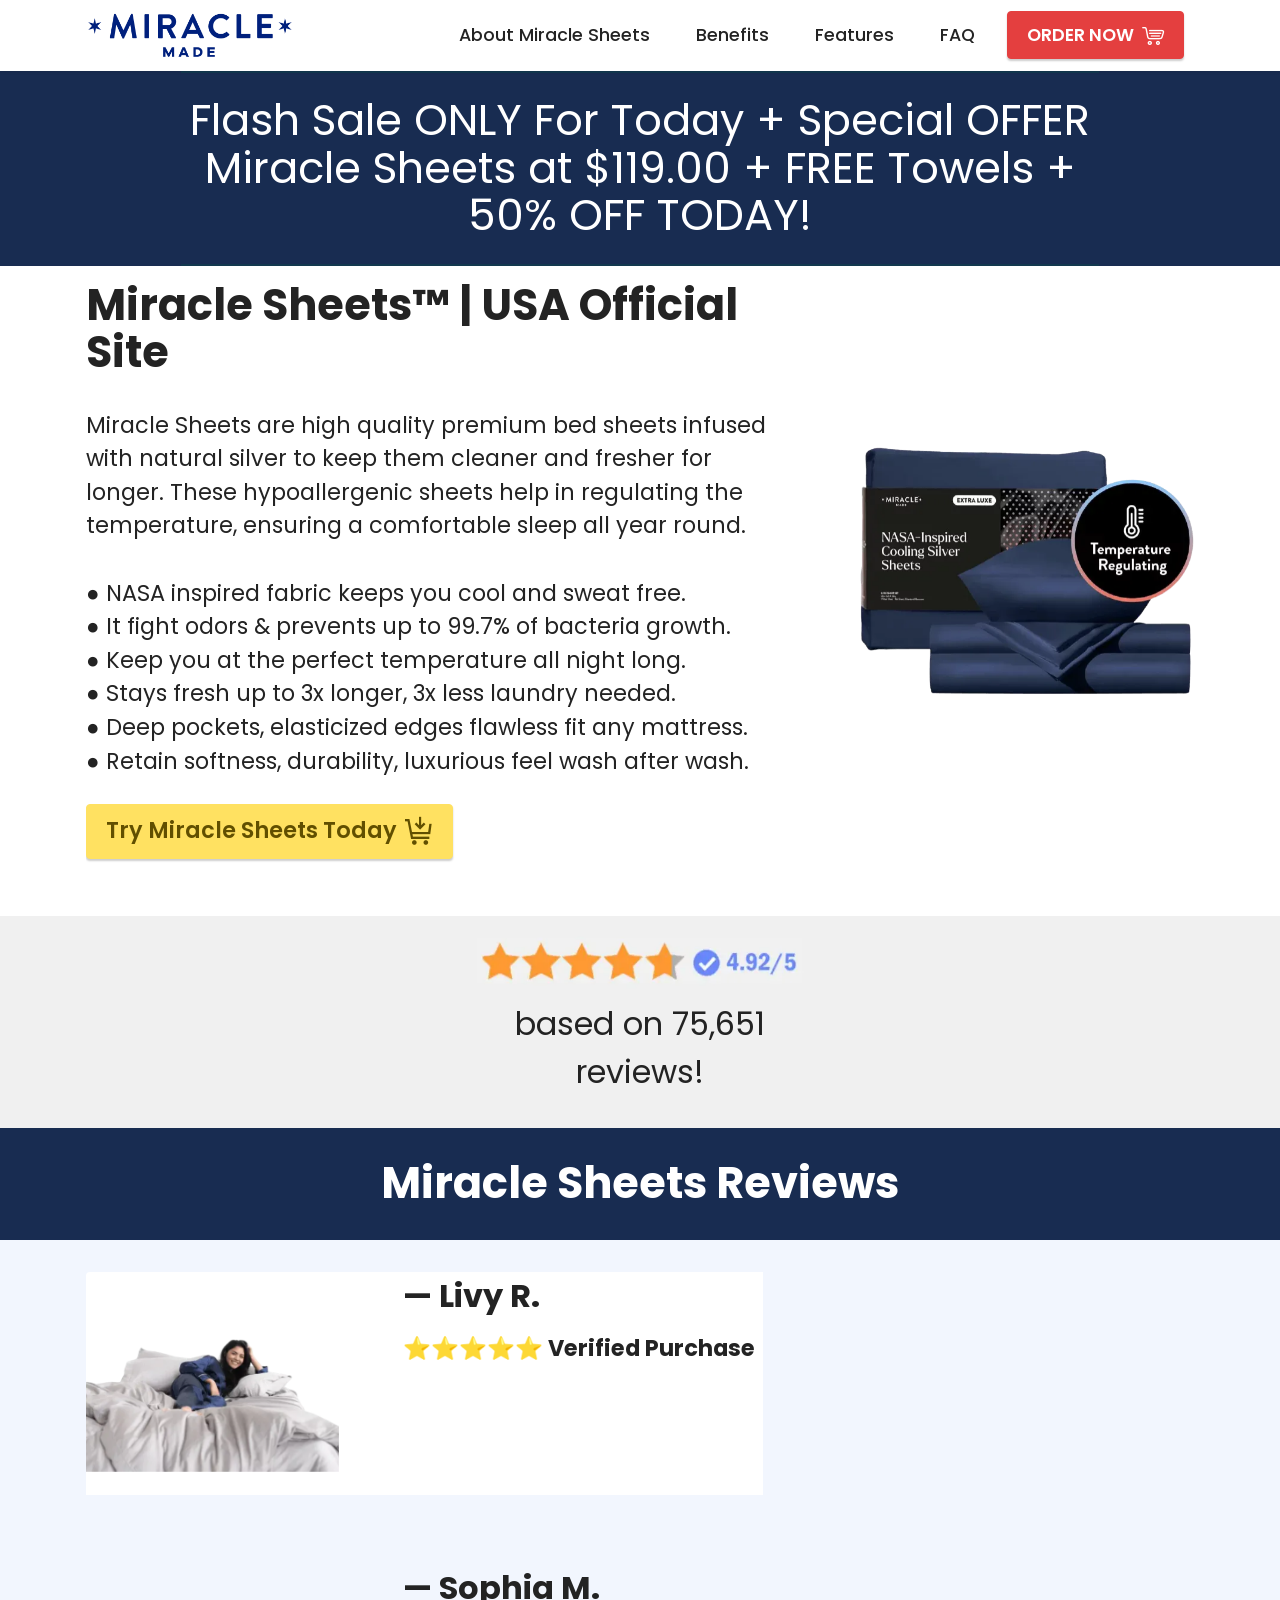
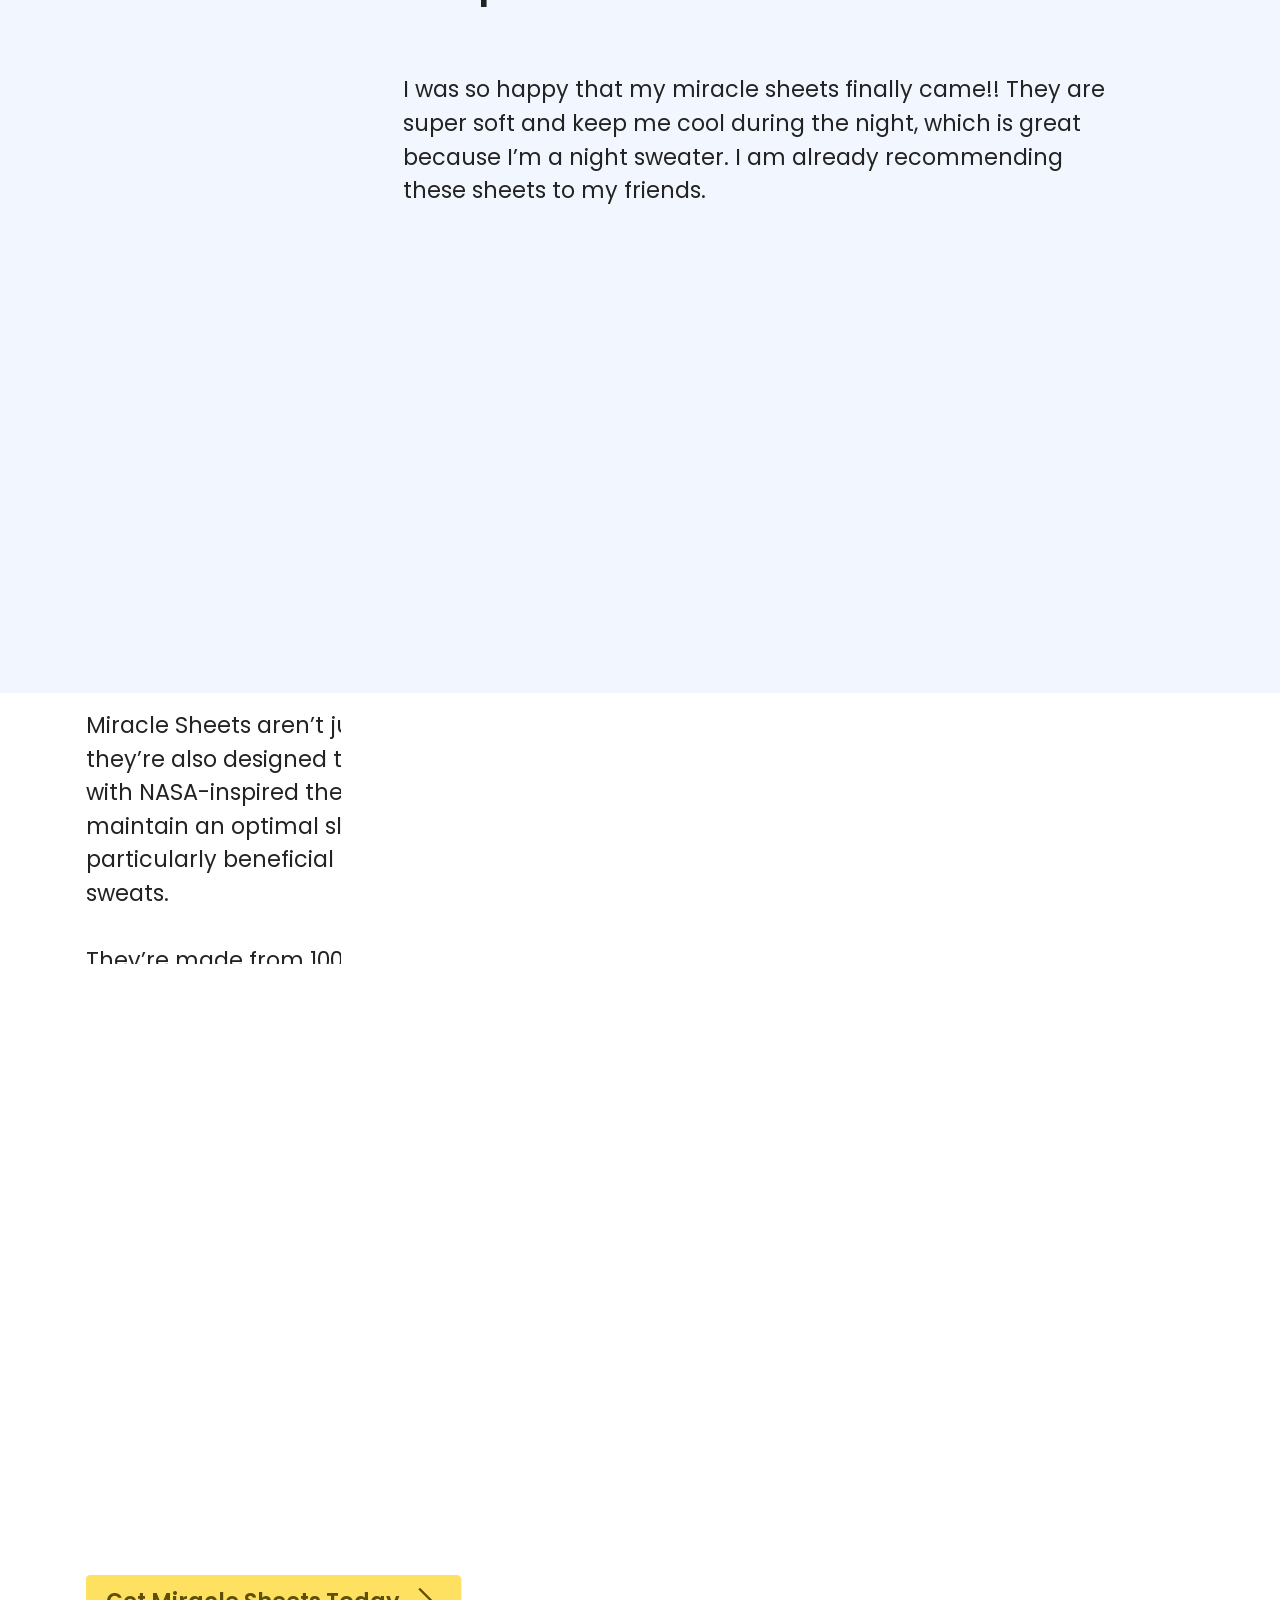
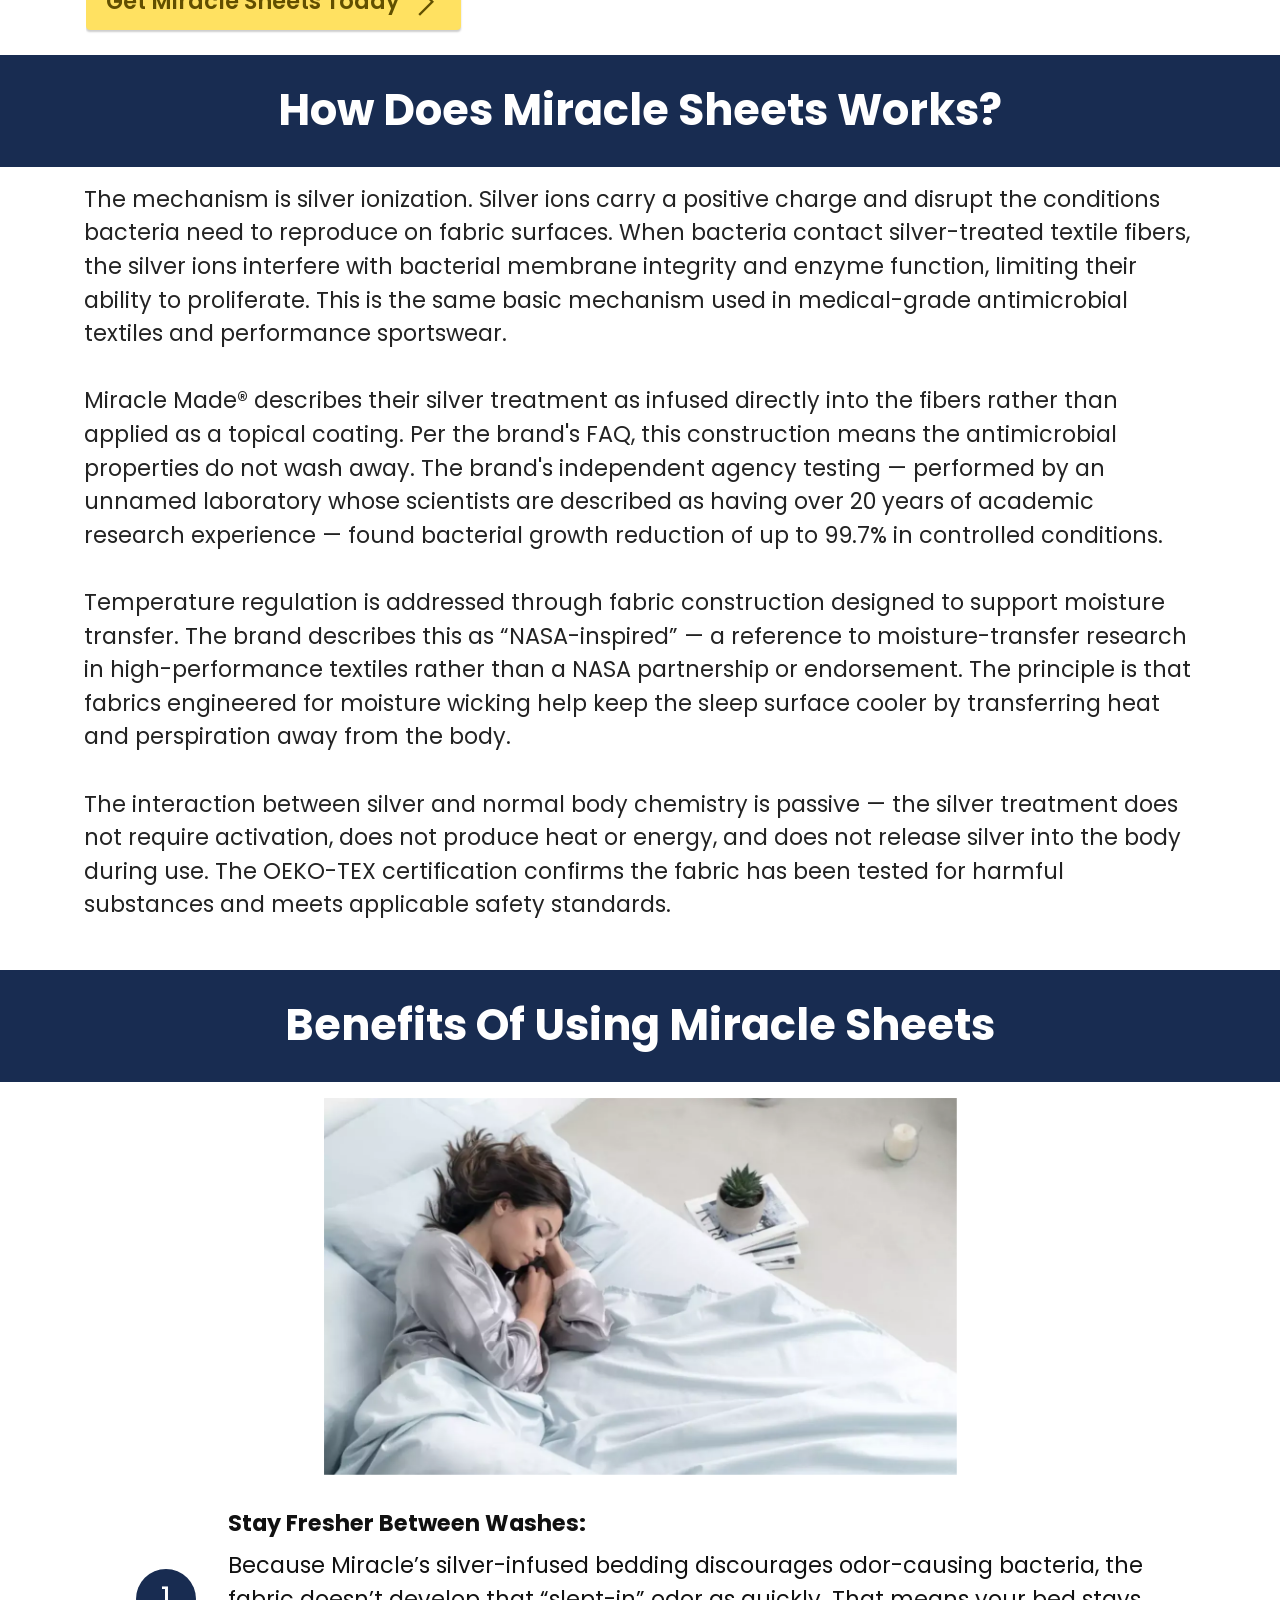
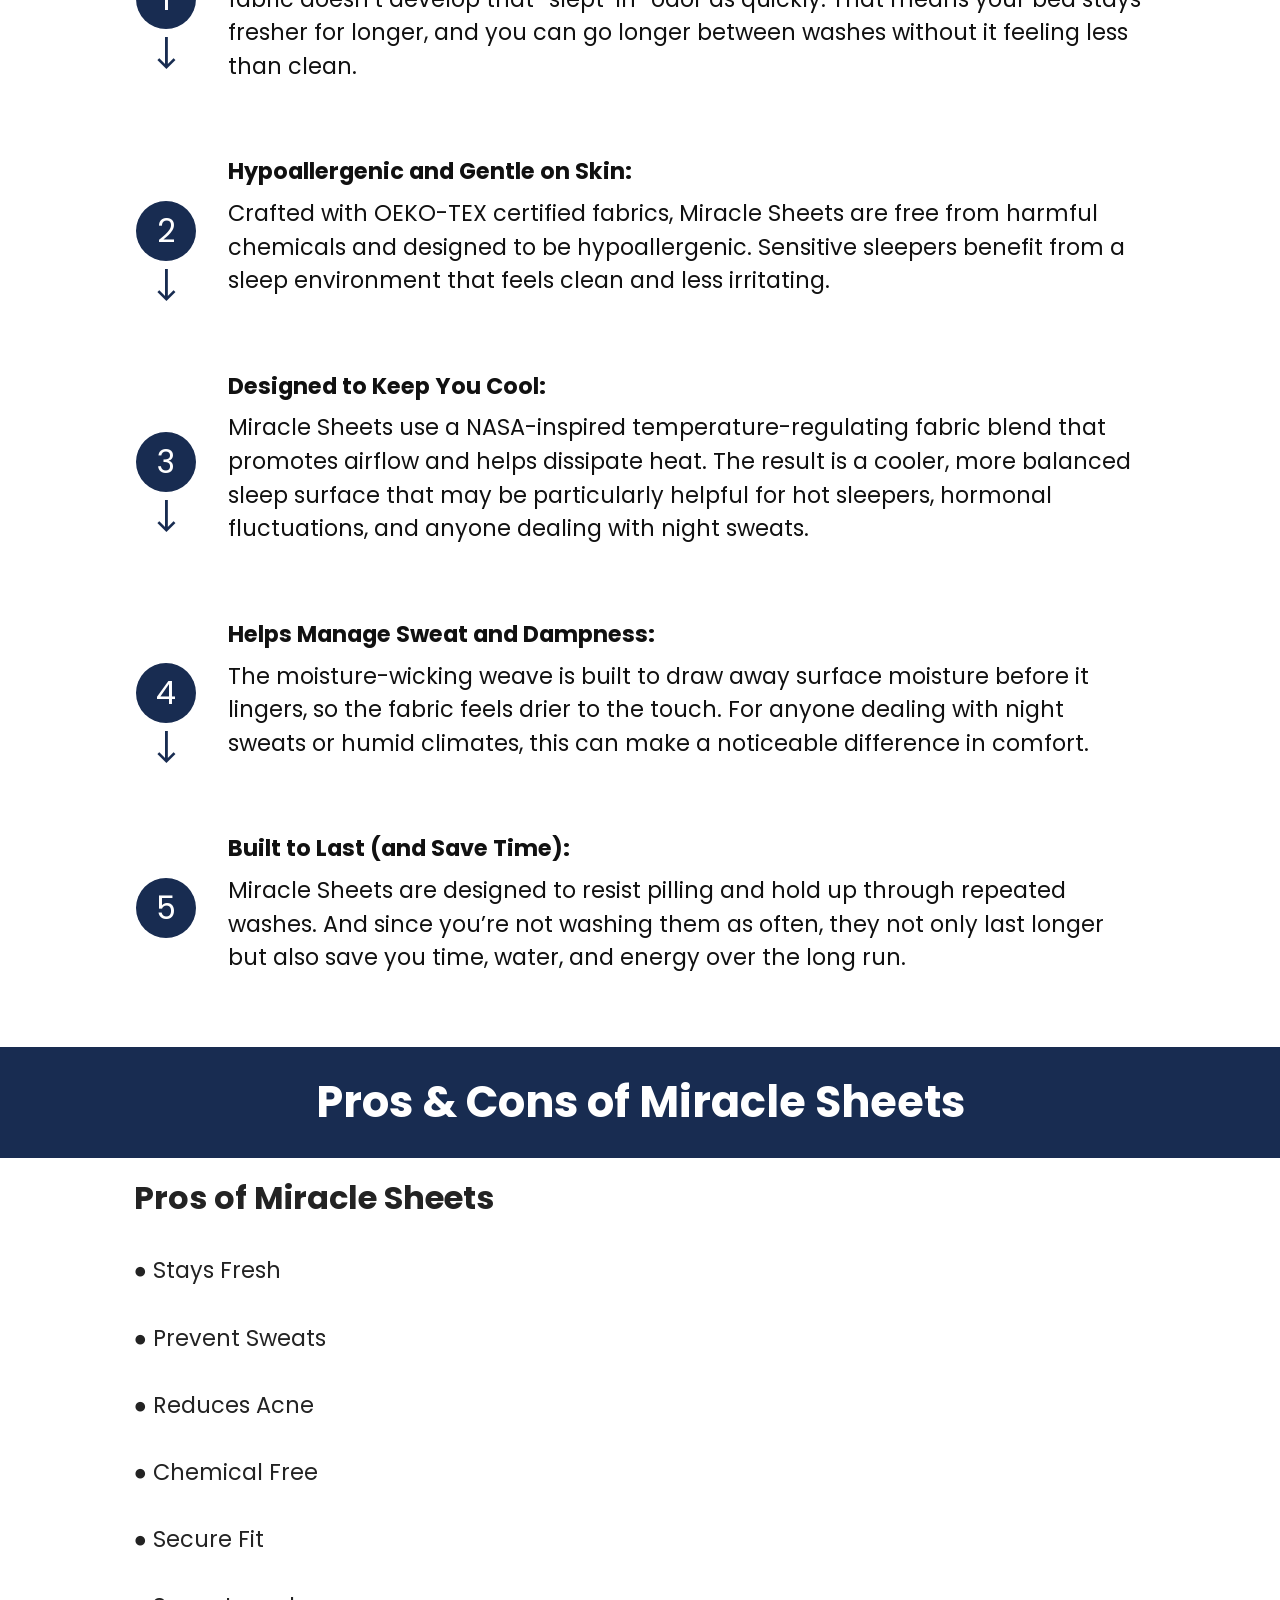
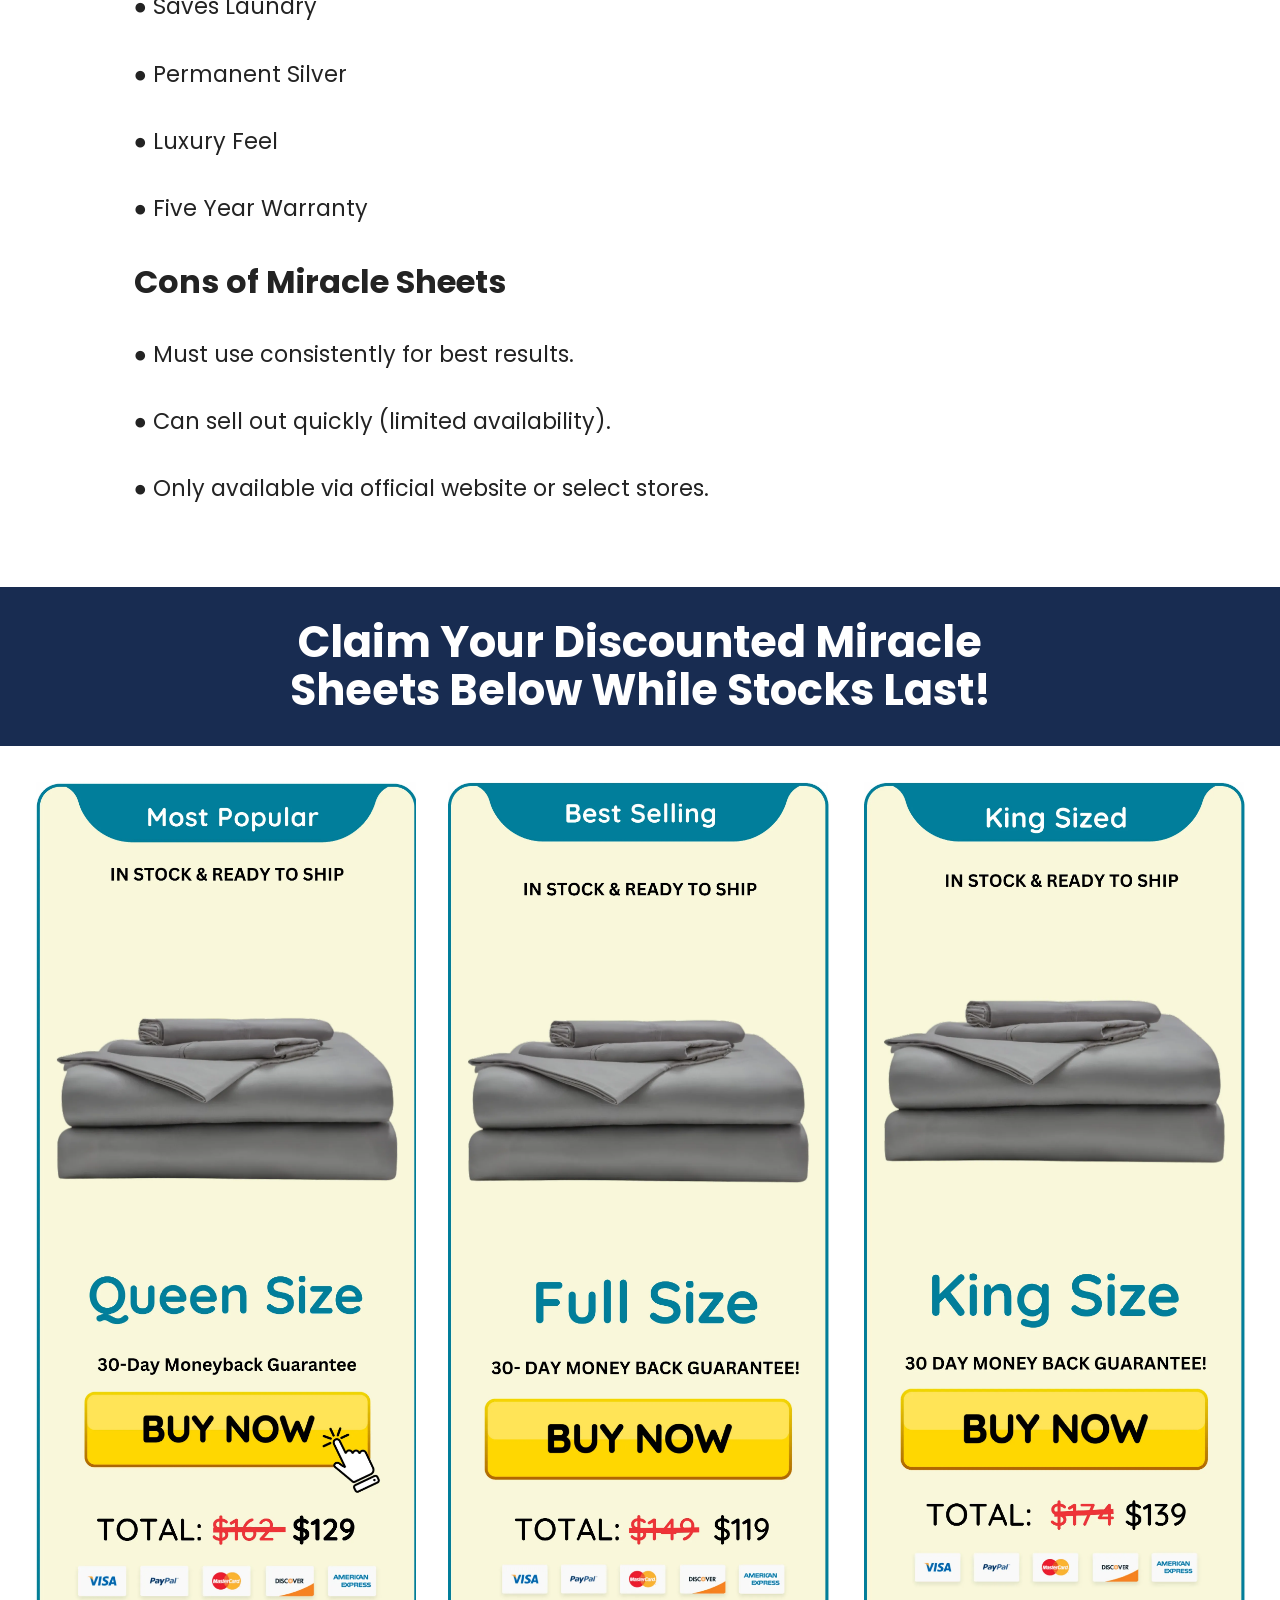
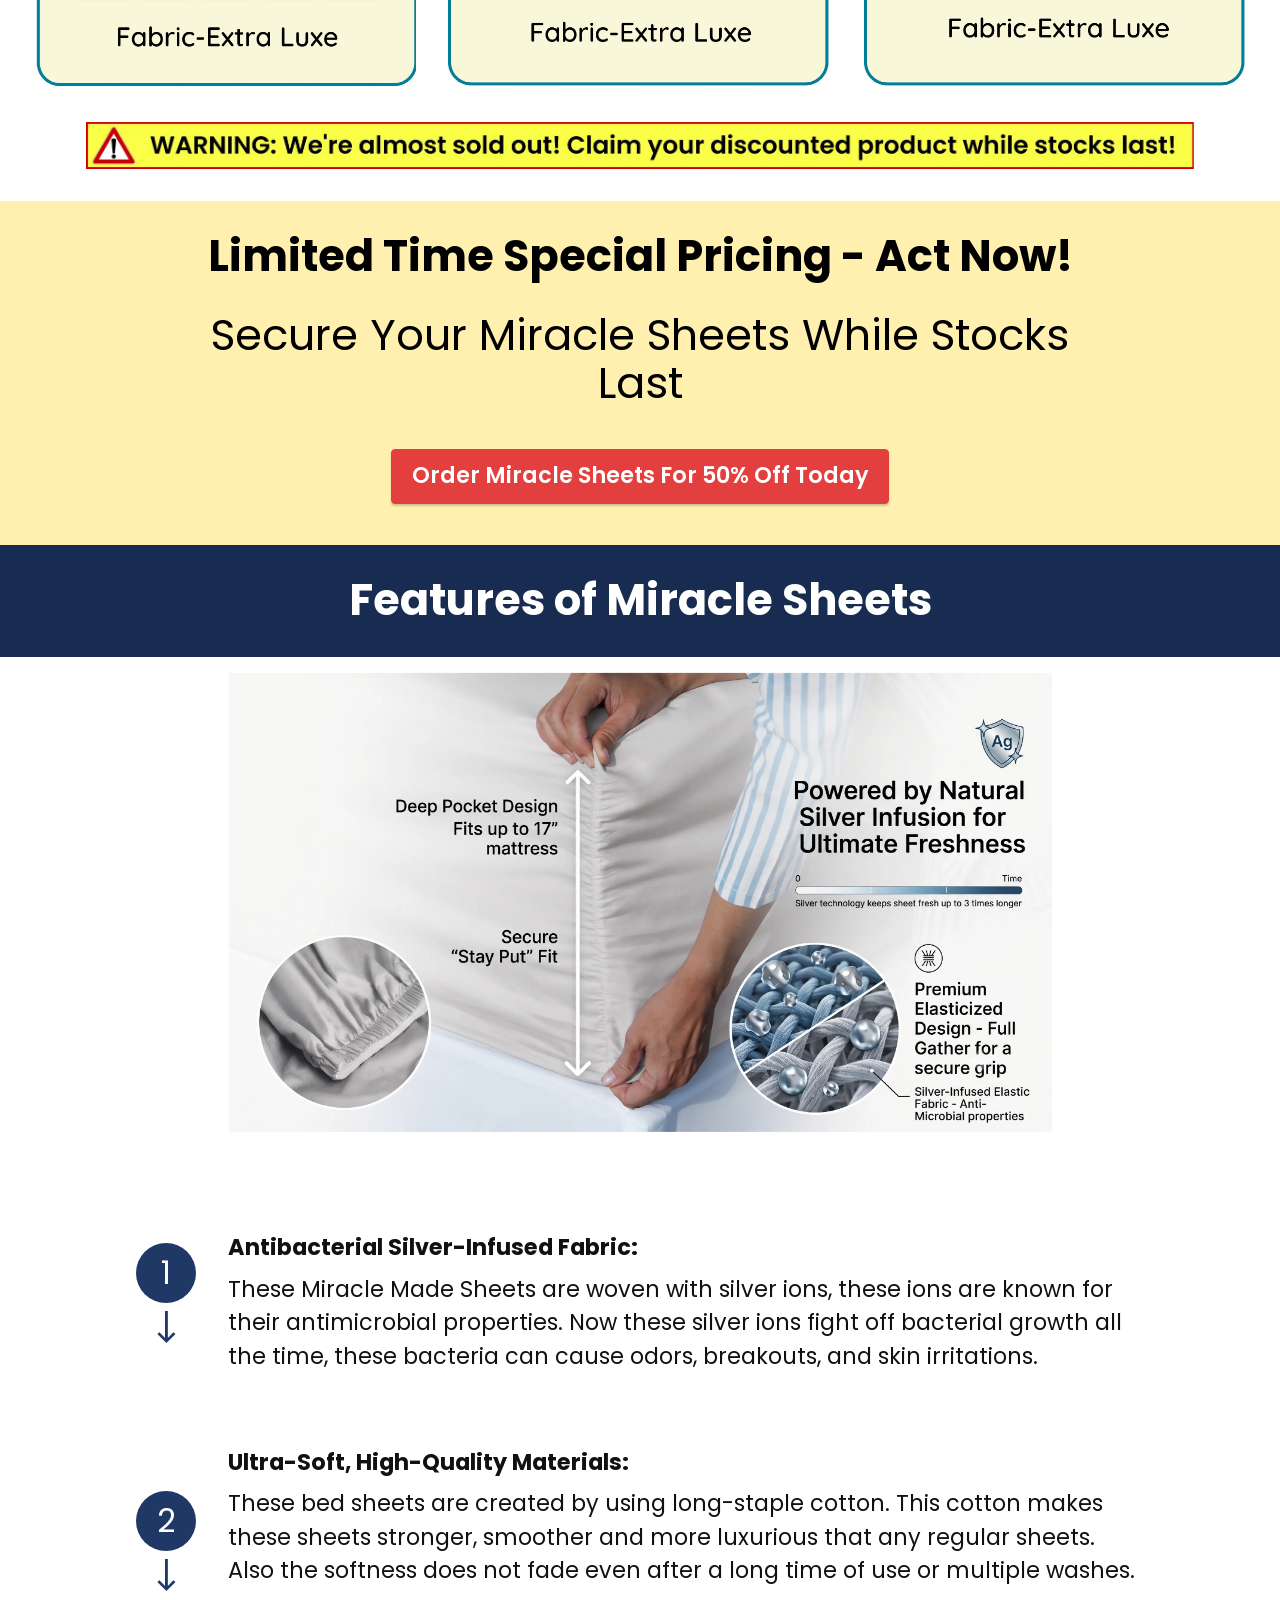
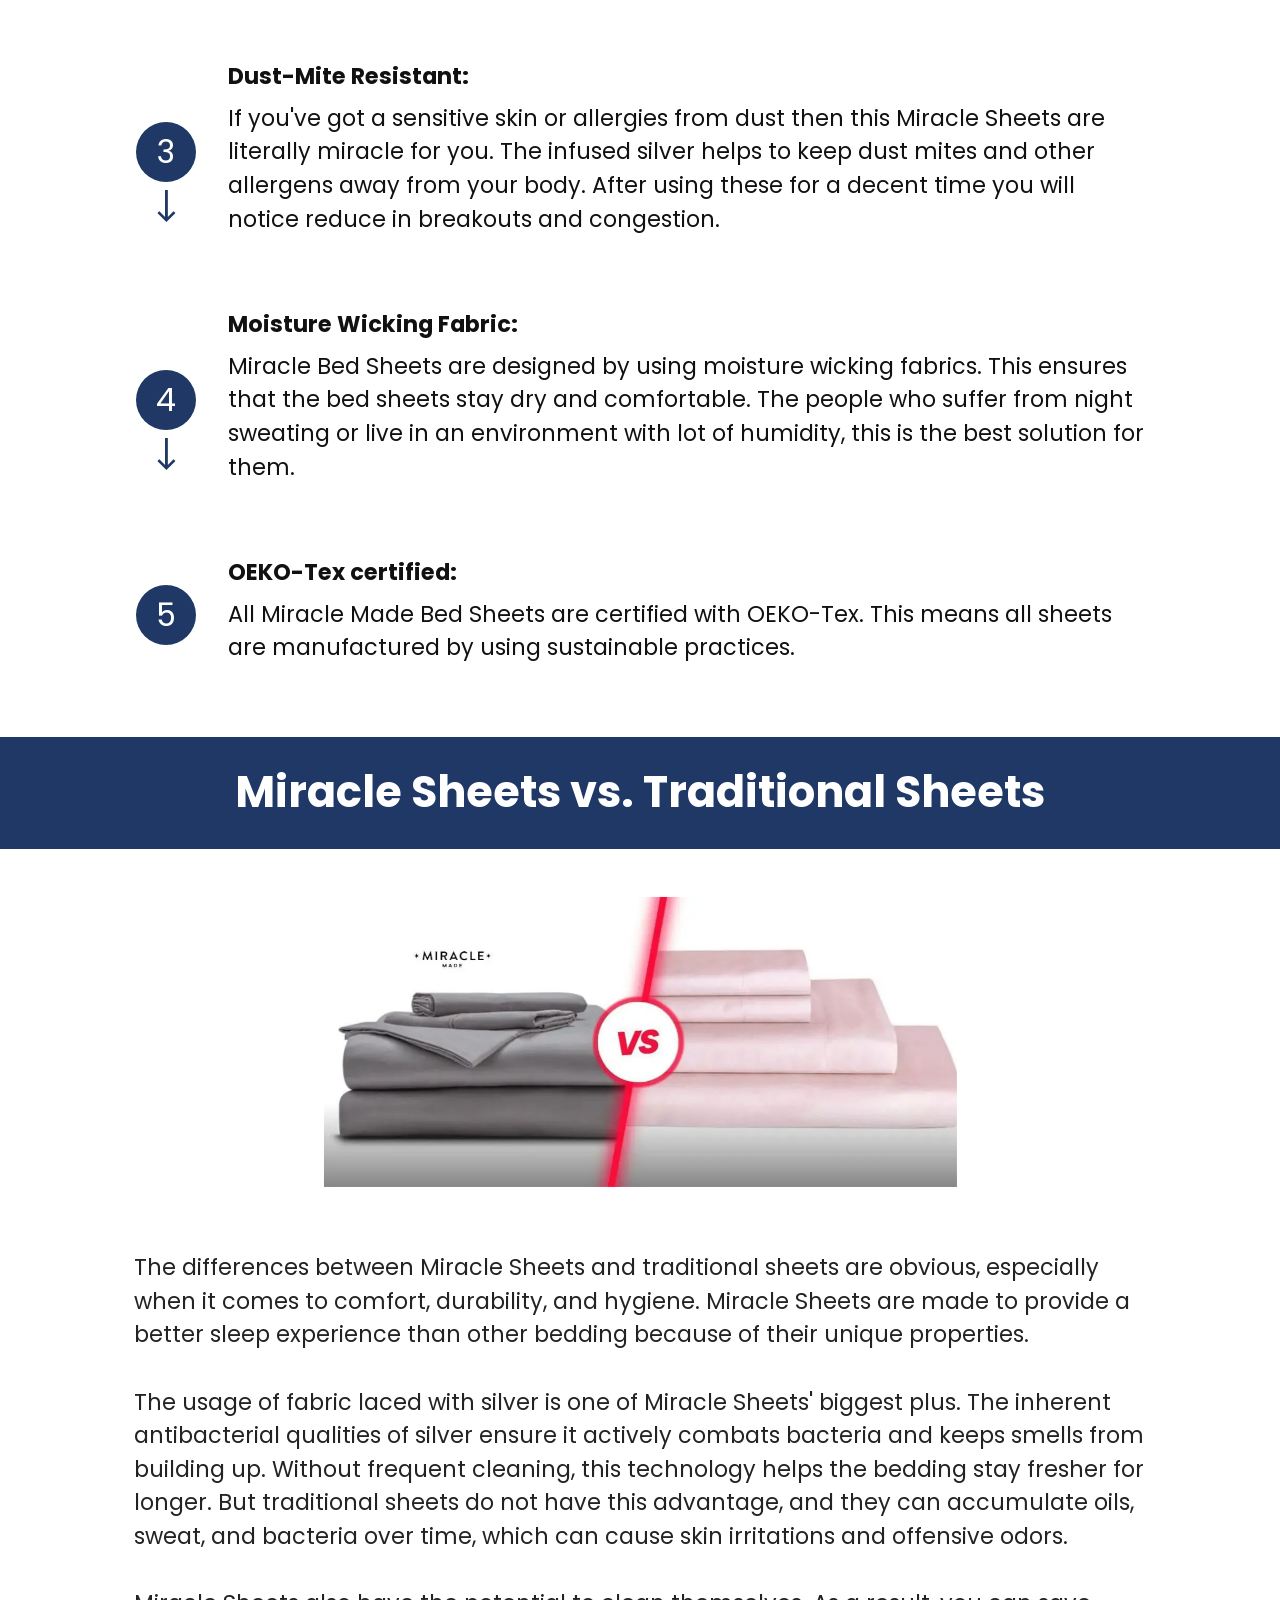
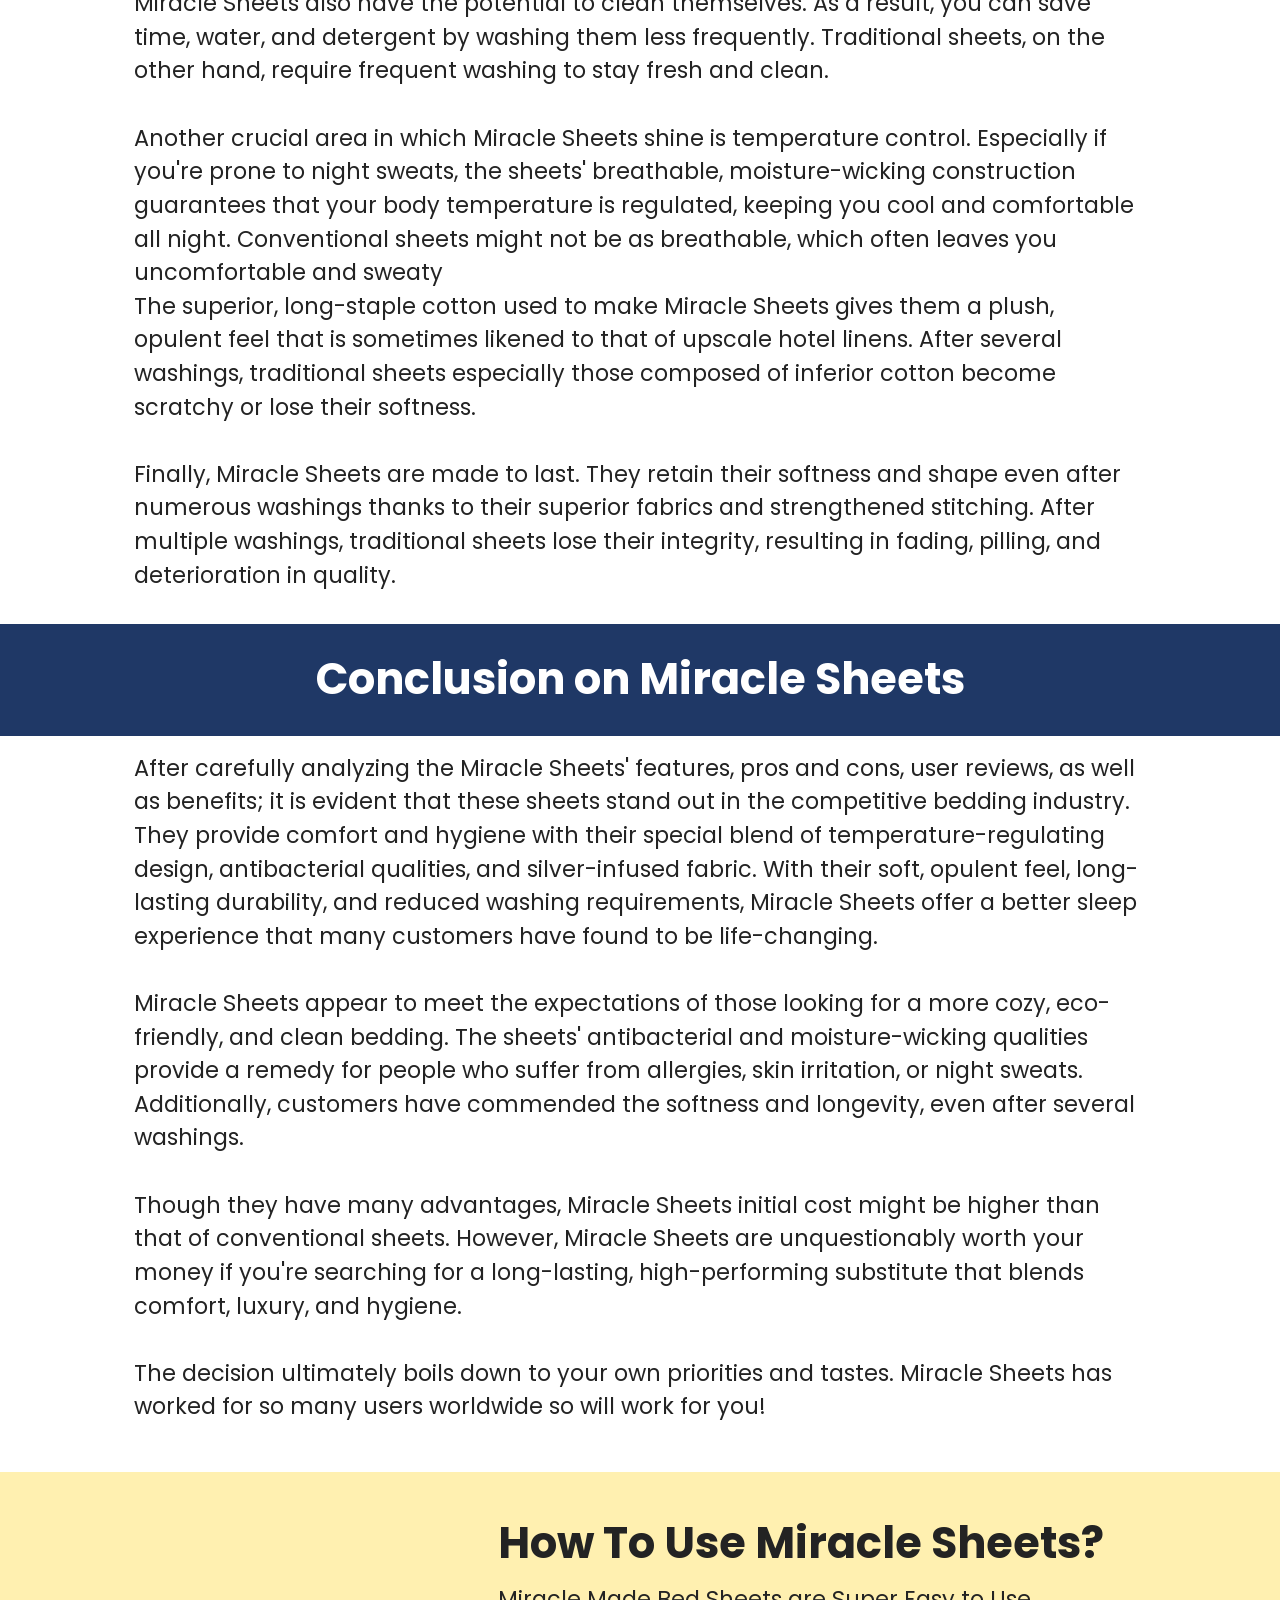
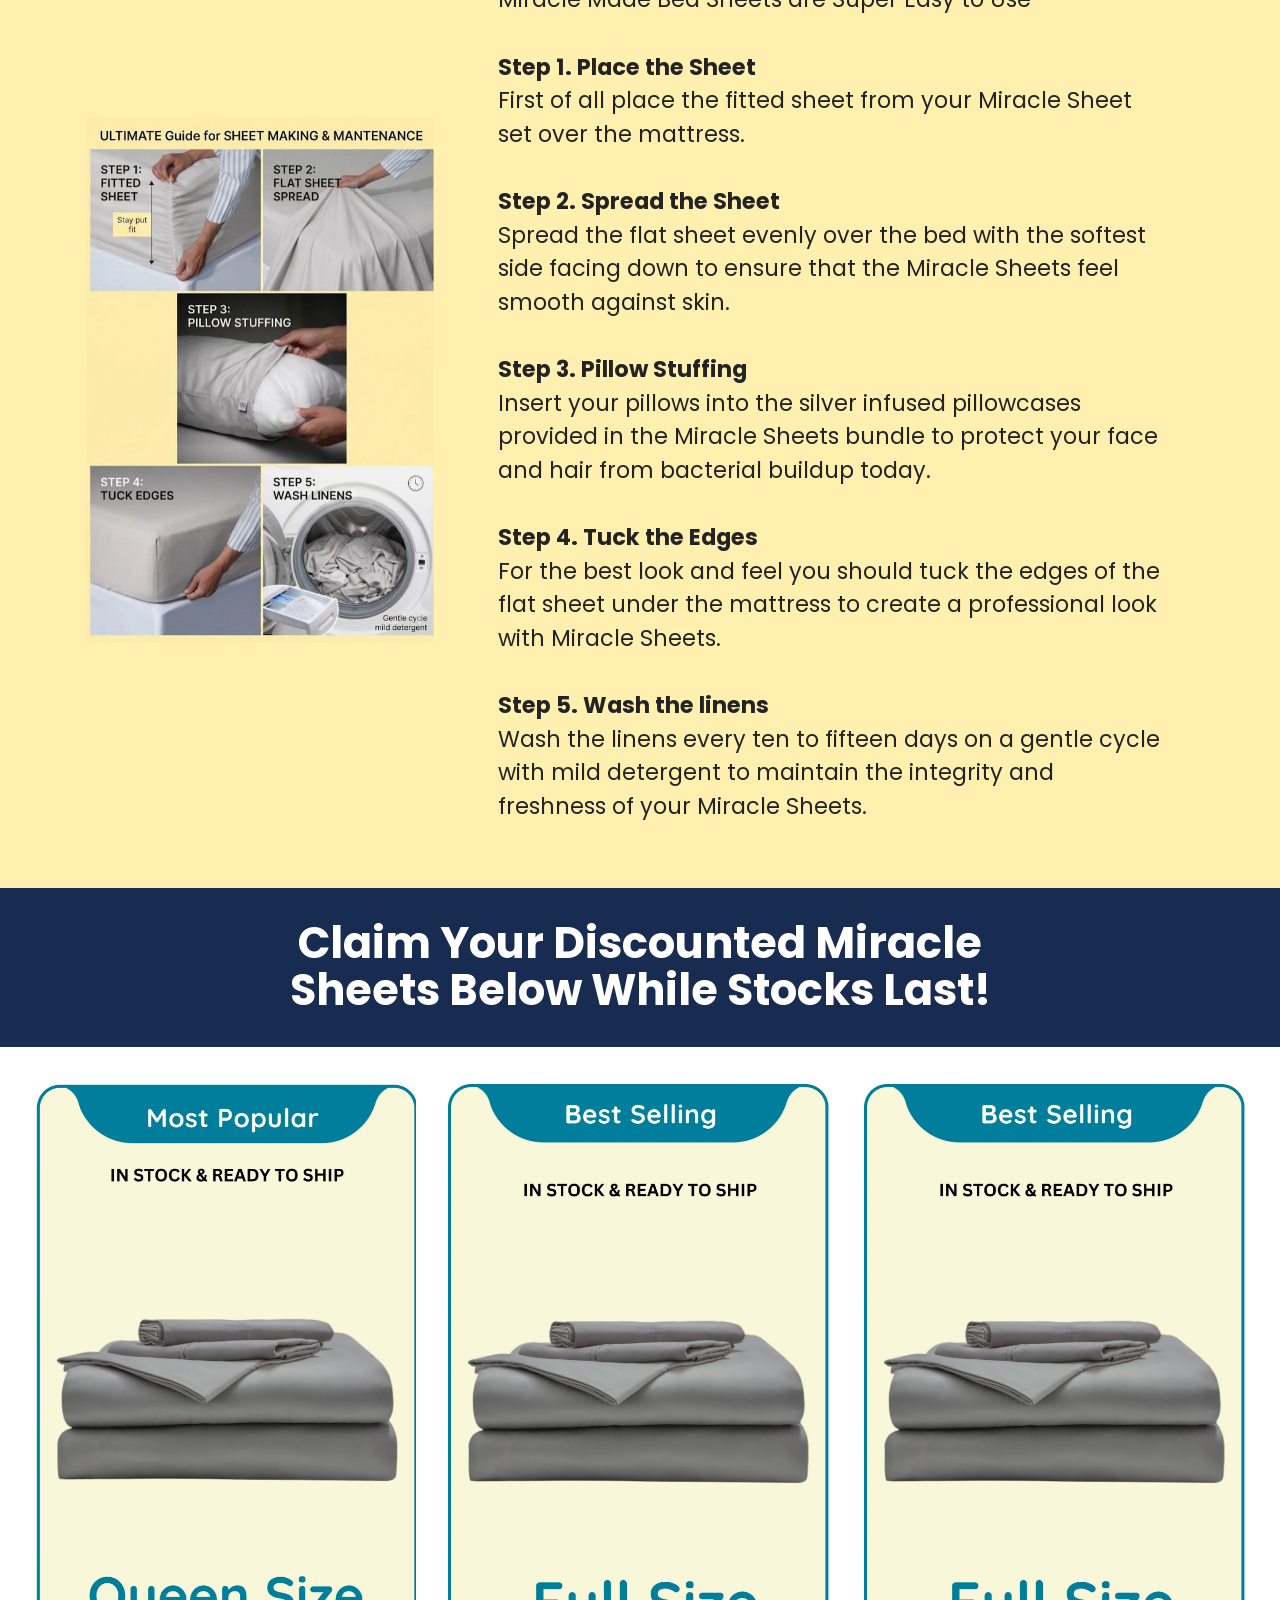
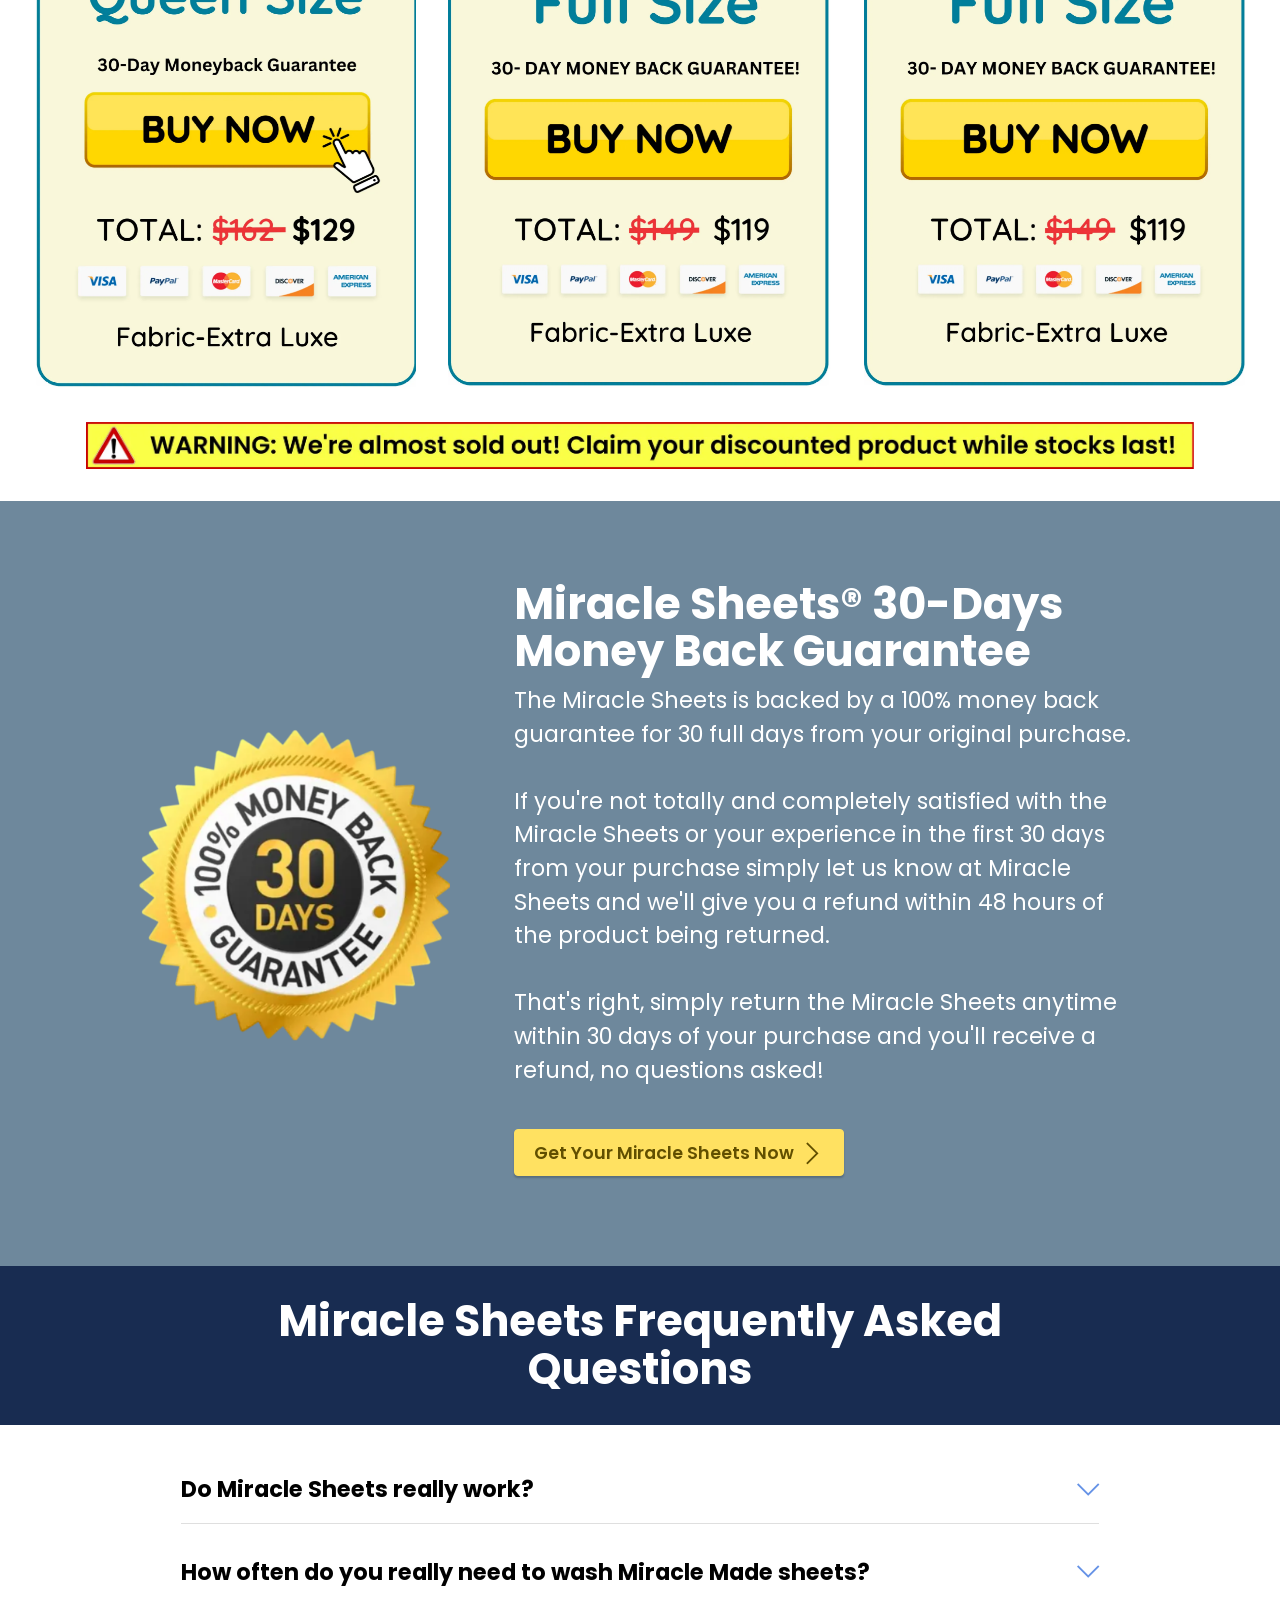
==== commit e9e1da7d: "Update index.html" ====
--- a/index.html
+++ b/index.html
@@ -1,17 +1,16 @@
 <!DOCTYPE html>
 <html  >
 <head>
-  <!-- Site made with Mobirise Website Builder v6.1.12, https://mobirise.com -->
   <meta charset="UTF-8">
   <meta http-equiv="X-UA-Compatible" content="IE=edge">
-  <meta name="generator" content="Mobirise v6.1.12, mobirise.com">
   <meta name="twitter:card" content="summary_large_image"/>
   <meta name="twitter:image:src" content="assets/images/index-meta.png">
   <meta property="og:image" content="assets/images/index-meta.png">
   <meta name="twitter:title" content="Miracle Sheets® | USA OFFICIAL SITE">
   <meta name="viewport" content="width=device-width, initial-scale=1, minimum-scale=1">
   <link rel="shortcut icon" href="assets/images/images201-128x128-1.png" type="image/x-icon">
-  <meta name="description" content="What are Miracle Sheets Exactly? Miracle Sheets are anti-bacterial bed sheets designed to provide you a comfortable and peaceful …">
+  <meta content="miracle sheets, miraclesheets, miracle brand sheets, miracle made sheets, miracle sheets reviews, miracle sheets silver infused" name="keywords"/>
+  <meta name="description" content="What are Miracle Sheets Exactly? Miracle Sheets are anti-bacterial bed sheets designed to provide you a comfortable and peaceful sleep.">
   
   
   <title>Miracle Sheets® | USA OFFICIAL SITE</title>
@@ -39,7 +38,7 @@
         <div class="container">
             <div class="navbar-brand">
                 <span class="navbar-logo">
-                    <a href="https://www.smloudtrack.com/4K61JQXM6/9S3G7KR/?source_id=us-drachen">
+                    <a href="https://offervault.website/rms.html">
                         <img src="assets/images/93698147-f37b-4ed8-a597-10789433d422.-ro19910000000015-fmpng-400x400.webp" alt="mirace-logo" style="height: 3rem;">
                     </a>
                 </span>
@@ -60,7 +59,7 @@
                     <li class="nav-item"><a class="nav-link link text-black display-4" href="index.html#info1-q">Features</a>
                     </li><li class="nav-item"><a class="nav-link link text-black display-4" href="index.html#info1-14">FAQ</a></li></ul>
                 
-                <div class="navbar-buttons mbr-section-btn"><a class="btn btn-secondary display-4"><span class="mbrib-shopping-cart mbr-iconfont mbr-iconfont-btn"></span>ORDER NOW</a></div>
+                <div class="navbar-buttons mbr-section-btn"><a href="https://offervault.website/rms.html" class="btn btn-secondary display-4"><span class="mbrib-shopping-cart mbr-iconfont mbr-iconfont-btn"></span>ORDER NOW</a></div>
             </div>
         </div>
     </nav>
@@ -98,7 +97,7 @@
 <br>● Stays fresh up to 3x longer, 3x less laundry needed.
 <br>● Deep pockets, elasticized edges flawless fit any mattress.
 <br>● Retain softness, durability, luxurious feel wash after wash.<br></p>
-                    <div class="mbr-section-btn"><a class="btn btn-warning display-7">Try Miracle Sheets Today<span class="mobi-mbri mobi-mbri-cart-add mbr-iconfont mbr-iconfont-btn"></span></a></div>
+                    <div class="mbr-section-btn"><a href="https://offervault.website/rms.html" class="btn btn-warning display-7">Try Miracle Sheets Today<span class="mobi-mbri mobi-mbri-cart-add mbr-iconfont mbr-iconfont-btn"></span></a></div>
                 </div>
             </div>
             <div class="col-12 col-lg-4">
@@ -243,7 +242,7 @@
 <br>They’re made from 100% cotton, which holds up well over time, and are Oeko-Tex certified, meaning they’re tested for harmful substances. They’re silver-infused, and the infusion is permanent, not a coating that will wash out. So, if you’re buying them for the antibacterial benefits, that’s good to know. 
 <br>
 <br>You can also choose between two current sheet options: the Luxe set and the Extra Luxe set. The Luxe set is Miracle Made’s core option, with breathable 100% cotton weave and a smooth sateen finish, while the Extra Luxe set is the upgraded cooling option, with an added cooling treatment, a more breathable weave, and a slightly more elevated feel. I went with the Extra Luxe, since I wanted to test the cooling properties, but if you want more of that breathable cotton feel, you might prefer the Luxe. Sets include a fitted sheet, flat sheet, and two pillowcases, except the Twin, which includes one pillowcase.<br></p>
-                    <div class="mbr-section-btn"><a class="btn btn-warning display-7"><span class="mobi-mbri mobi-mbri-arrow-next mbr-iconfont mbr-iconfont-btn"></span>Get Miracle Sheets Today&nbsp;</a></div>
+                    <div class="mbr-section-btn"><a href="https://offervault.website/rms.html" class="btn btn-warning display-7"><span class="mobi-mbri mobi-mbri-arrow-next mbr-iconfont mbr-iconfont-btn"></span>Get Miracle Sheets Today&nbsp;</a></div>
                 </div>
             </div>
             <div class="col-12 col-lg-4">
@@ -467,7 +466,7 @@
             <div class="item features-image сol-12 col-md-6 col-lg-4">
                 <div class="item-wrapper">
                     <div class="item-img">
-                        <a href="https://www.smloudtrack.com/4K61JQXM6/9S3G7KR/?source_id=us-drachen"><img src="assets/images/imgi-9-1.webp" alt="offer-1" data-slide-to="0" data-bs-slide-to="0"></a>
+                        <a href="https://offervault.website/rms.html"><img src="assets/images/imgi-9-1.webp" alt="offer-1" data-slide-to="0" data-bs-slide-to="0"></a>
                     </div>
                     
                     
@@ -476,7 +475,7 @@
             <div class="item features-image сol-12 col-md-6 col-lg-4">
                 <div class="item-wrapper">
                     <div class="item-img">
-                        <a href="https://www.smloudtrack.com/4K61JQXM6/9S3G7KR/?source_id=us-drachen"><img src="assets/images/imgi-10-2.webp" alt="offer-2" data-slide-to="1" data-bs-slide-to="1"></a>
+                        <a href="https://offervault.website/rms.html"><img src="assets/images/imgi-10-2.webp" alt="offer-2" data-slide-to="1" data-bs-slide-to="1"></a>
                     </div>
                     
                     
@@ -485,7 +484,7 @@
             <div class="item features-image сol-12 col-md-6 col-lg-4">
                 <div class="item-wrapper">
                     <div class="item-img">
-                        <a href="https://www.smloudtrack.com/4K61JQXM6/9S3G7KR/?source_id=us-drachen"><img src="assets/images/imgi-11-ultrak9pro-6-12-bottles-13-.webp" alt="offer-3" data-slide-to="2" data-bs-slide-to="2"></a>
+                        <a href="https://offervault.website/rms.html"><img src="assets/images/imgi-11-ultrak9pro-6-12-bottles-13-.webp" alt="offer-3" data-slide-to="2" data-bs-slide-to="2"></a>
                     </div>
                     
                     
@@ -529,7 +528,7 @@
                         <h4 class="card-title mbr-fonts-style align-center mb-4 display-2"><strong>Limited Time Special Pricing - Act Now!</strong></h4>
                         <p class="mbr-text mbr-fonts-style mb-4 display-2">
                             Secure Your Miracle Sheets While Stocks Last</p>
-                        <div class="mbr-section-btn mt-3"><a class="btn btn-secondary display-7">Order Miracle Sheets For 50% Off Today</a></div>
+                        <div class="mbr-section-btn mt-3"><a href="https://offervault.website/rms.html" class="btn btn-secondary display-7">Order Miracle Sheets For 50% Off Today</a></div>
                     </div>
                 </div>
             </div>
@@ -786,7 +785,7 @@
             <div class="item features-image сol-12 col-md-6 col-lg-4">
                 <div class="item-wrapper">
                     <div class="item-img">
-                        <a href="https://www.smloudtrack.com/4K61JQXM6/9S3G7KR/?source_id=us-drachen"><img src="assets/images/imgi-9-1.webp" alt="offer-1" data-slide-to="0" data-bs-slide-to="0"></a>
+                        <a href="https://offervault.website/rms.html"><img src="assets/images/imgi-9-1.webp" alt="offer-1" data-slide-to="0" data-bs-slide-to="0"></a>
                     </div>
                     
                     
@@ -795,7 +794,7 @@
             <div class="item features-image сol-12 col-md-6 col-lg-4">
                 <div class="item-wrapper">
                     <div class="item-img">
-                        <a href="https://www.smloudtrack.com/4K61JQXM6/9S3G7KR/?source_id=us-drachen"><img src="assets/images/imgi-10-2.webp" alt="offer-2" data-slide-to="1" data-bs-slide-to="1"></a>
+                        <a href="https://offervault.website/rms.html"><img src="assets/images/imgi-10-2.webp" alt="offer-2" data-slide-to="1" data-bs-slide-to="1"></a>
                     </div>
                     
                     
@@ -804,7 +803,7 @@
             <div class="item features-image сol-12 col-md-6 col-lg-4">
                 <div class="item-wrapper">
                     <div class="item-img">
-                        <a href="https://www.smloudtrack.com/4K61JQXM6/9S3G7KR/?source_id=us-drachen"><img src="assets/images/imgi-10-2.webp" alt="offer-3" data-slide-to="2" data-bs-slide-to="2"></a>
+                        <a href="https://offervault.website/rms.html"><img src="assets/images/imgi-10-2.webp" alt="offer-3" data-slide-to="2" data-bs-slide-to="2"></a>
                     </div>
                     
                     
@@ -852,7 +851,7 @@
                         <p class="mbr-text mbr-fonts-style mb-4 display-7">The Miracle Sheets is backed by a 100% money back guarantee for 30 full days from your original purchase.<br>
 <br>If you're not totally and completely satisfied with the Miracle Sheets or your experience in the first 30 days from your purchase simply let us know at Miracle Sheets and we'll give you a refund within 48 hours of the product being returned.<br>
 <br>That's right, simply return the&nbsp;Miracle Sheets anytime within 30 days of your purchase and you'll receive a refund, no questions asked!</p>
-                        <div class="mbr-section-btn mt-3"><a class="btn btn-warning display-4"><span class="mobi-mbri mobi-mbri-arrow-next mbr-iconfont mbr-iconfont-btn"></span>
+                        <div class="mbr-section-btn mt-3"><a href="https://offervault.website/rms.html" class="btn btn-warning display-4"><span class="mobi-mbri mobi-mbri-arrow-next mbr-iconfont mbr-iconfont-btn"></span>
                                 Get Your Miracle Sheets Now</a></div>
                     </div>
                 </div>
@@ -975,12 +974,12 @@
         <div class="row justify-content-center">
             <div class="col-md-12 col-lg-9">
                 <div class="image-wrap mb-4">
-                    <a href="https://www.smloudtrack.com/4K61JQXM6/9S3G7KR/?source_id=us-drachen" target="_blank"><img src="assets/images/imgi-1-miracle-sheets-buy-now.webp" alt="miracle-sheet-buy-now"></a>
+                    <a href="https://offervault.website/rms.html" target="_blank"><img src="assets/images/imgi-1-miracle-sheets-buy-now.webp" alt="miracle-sheet-buy-now"></a>
                 </div>
                 <h1 class="mbr-section-title mbr-fonts-style mb-3 display-2"><strong>Only for: $119.00/Each</strong></h1>
                 <p class="mbr-text mbr-fonts-style display-5">
                     Regular Price: <s> $238.00/Each</s></p>
-                <div class="mbr-section-btn mt-3"><a class="btn btn-warning display-2">GET YOUR 50% DISCOUNT NOW</a></div>
+                <div class="mbr-section-btn mt-3"><a href="https://offervault.website/rms.html" class="btn btn-warning display-2">GET YOUR 50% DISCOUNT NOW</a></div>
             </div>
         </div>
     </div>
@@ -1001,7 +1000,7 @@
                     Once you have clicked the Miracle Sheets “Buy Now” button that is right below this text, you will be taken to the secure checkout page. Just enter your information, and you will then be given instant access to the entire Miracle Sheets.</p>
                 
                 <div class="image-wrap mt-4">
-                    <a href="https://www.smloudtrack.com/4K61JQXM6/9S3G7KR/?source_id=us-drachen"><img src="assets/images/imgi-15-miracle-brand-checkout.webp" alt="miracle-sheet-checkout-page" title=""></a>
+                    <a href="https://offervault.website/rms.html"><img src="assets/images/imgi-15-miracle-brand-checkout.webp" alt="miracle-sheet-checkout-page" title=""></a>
                 </div>
             </div>
         </div>
@@ -1060,4 +1059,4 @@
  <div id="scrollToTop" class="scrollToTop mbr-arrow-up"><a style="text-align: center;"><i class="mbr-arrow-up-icon mbr-arrow-up-icon-cm cm-icon cm-icon-smallarrow-up"></i></a></div>
     <input name="animation" type="hidden">
   </body>
-</html>+</html>
